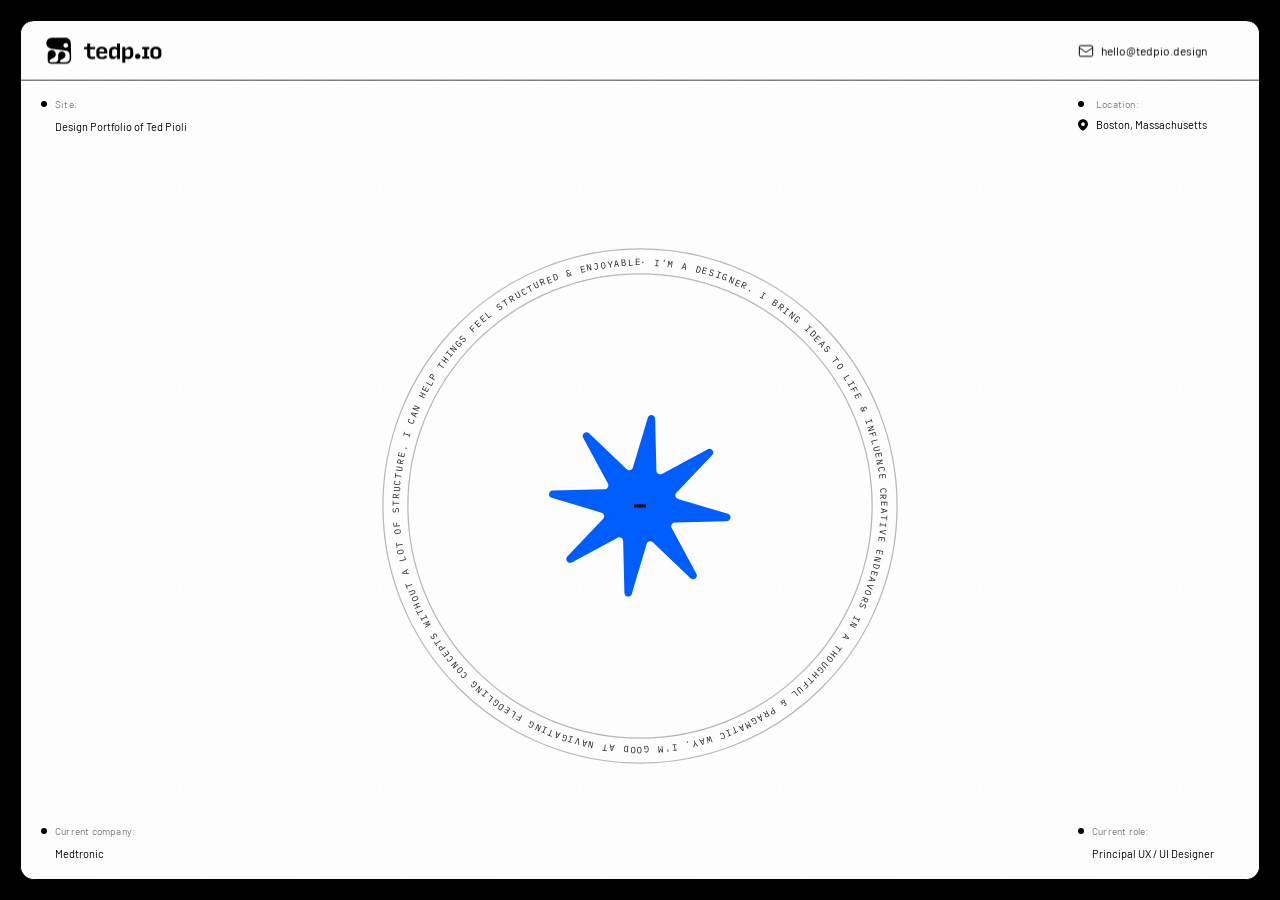
==== index.html @ 9d7dc27b "Refine landing transitions, sunburst expand UX, and home page load animations. Simplify the landing-" ====
<!DOCTYPE html>
<html lang="en" data-theme="light">
  <head>
    <meta charset="UTF-8" />
    <meta name="viewport" content="width=device-width, initial-scale=1.0, viewport-fit=cover" />
    <title>tedp.io</title>
    <link rel="preconnect" href="https://fonts.googleapis.com" />
    <link rel="preconnect" href="https://fonts.gstatic.com" crossorigin />
    <link
      href="https://fonts.googleapis.com/css2?family=Barlow:wght@300;400;500&family=Barlow+Condensed:wght@800&family=IBM+Plex+Mono:wght@300;400;500&display=swap"
      rel="stylesheet"
    />
    <link rel="stylesheet" href="styles.css?v=20250707landing-app-radius" />
    <script>
      (function () {
        var theme = 'light';
        try {
          var saved = localStorage.getItem('theme');
          if (saved === 'dark' || saved === 'light') theme = saved;
        } catch (e) {}
        document.documentElement.setAttribute('data-theme', theme);
      })();
    </script>
  </head>
  <body class="landing-page is-bottom-banner-hidden">
    <script>
      document.documentElement.classList.add('is-landing-intro-pending');
      document.body.classList.add('is-landing-intro-pending');
    </script>
    <div class="site-grain" aria-hidden="true"></div>
    <div class="cursor-dot" id="cursor-dot" aria-hidden="true">
      <span class="cursor-dot-label text-label">Copy</span>
    </div>

    <div class="page-wrapper">
      <div class="app">
        <button
          type="button"
          class="landing-starburst-close header-shade-close"
          id="landing-starburst-close"
          hidden
          aria-hidden="true"
          aria-label="Close sunburst"
        >
          <svg width="14" height="14" viewBox="0 0 14 14" fill="none" stroke="currentColor" stroke-width="1.5" aria-hidden="true">
            <path d="M2 2l10 10M12 2L2 12" stroke-linecap="round" />
          </svg>
        </button>

        <div class="header-shell" id="header-shell">
          <header class="header">
            <span class="landing-logo" aria-hidden="true">
              <span class="logo-stack" aria-hidden="true">
                <span class="logo-icon-wrap">
                  <span class="logo-icon-bg" aria-hidden="true"></span>
                  <img
                    class="logo-part logo-part--icon-mark"
                    src="assets/logo icon static.svg"
                    alt=""
                    width="44"
                    height="44"
                    decoding="async"
                  />
                </span>
                <img
                  class="logo-part logo-part--wordmark"
                  src="assets/logo text.svg"
                  alt=""
                  width="96"
                  height="25"
                  decoding="async"
                />
              </span>
            </span>
            <div class="header-right">
              <a
                href="#"
                class="email-link"
                id="email-link"
                data-email="hello@tedpio.design"
              >
                <span class="email-link-icon" aria-hidden="true">
                  <svg class="email-icon email-icon--mail" width="14" height="14" viewBox="0 0 24 24" fill="none" stroke="currentColor" stroke-width="1.5">
                    <rect x="2" y="4" width="20" height="16" rx="2"/>
                    <path d="M2 7l10 7 10-7"/>
                  </svg>
                  <svg class="email-icon email-icon--copy" width="14" height="14" viewBox="0 0 24 24" fill="none" stroke="currentColor" stroke-width="1.5">
                    <rect x="9" y="9" width="13" height="13" rx="2"/>
                    <path d="M5 15H4a2 2 0 01-2-2V4a2 2 0 012-2h9a2 2 0 012 2v1"/>
                  </svg>
                  <svg class="email-icon email-icon--check" width="14" height="14" viewBox="0 0 24 24" fill="none" stroke="currentColor" stroke-width="1.5">
                    <polyline points="20 6 9 17 4 12"/>
                  </svg>
                </span>
                <span class="email-link-text text-ui-sm" aria-live="polite">hello@tedpio.design</span>
              </a>
              <div class="avatar">
                <img src="assets/avatar.png" alt="Profile" width="39" height="39" decoding="async" />
              </div>
            </div>
          </header>
        </div>

        <main class="landing" aria-label="Enter portfolio">
          <div class="landing-meta landing-meta--top">
            <div class="landing-meta-column landing-meta-column--left">
              <div class="meta-item landing-meta-item landing-meta-item--left">
                <div class="meta-label-row">
                  <span class="meta-dot"></span>
                  <span class="text-label meta-label">Site</span>
                </div>
                <span class="text-caption meta-value">Design Portfolio of Ted Pioli</span>
              </div>
            </div>
            <div class="landing-meta-column landing-meta-column--right">
              <div class="meta-item landing-meta-item landing-meta-item--right landing-meta-item--location">
                <div class="meta-label-row">
                  <span class="meta-dot"></span>
                  <span class="text-label meta-label">Location</span>
                </div>
                <span class="landing-meta-location-icon" aria-hidden="true">
                  <svg width="10" height="12" viewBox="0 0 12 14" aria-hidden="true">
                    <path fill="currentColor" d="M6 0C2.69 0 0 2.69 0 6c0 4.2 6 8 6 8s6-3.8 6-8c0-3.31-2.69-6-6-6zm0 8.25a2.25 2.25 0 1 1 0-4.5 2.25 2.25 0 0 1 0 4.5z"/>
                  </svg>
                </span>
                <span class="text-caption meta-value landing-meta-value--location">Boston, Massachusetts</span>
              </div>
            </div>
          </div>

          <div class="landing-hero">
            <div class="landing-orbit" aria-hidden="true">
              <svg class="landing-orbit-svg" viewBox="0 0 500 500" xmlns="http://www.w3.org/2000/svg">
                <circle class="landing-orbit-ring landing-orbit-ring--outer" cx="250" cy="250" r="206" />
                <circle class="landing-orbit-ring landing-orbit-ring--inner" cx="250" cy="250" r="186" />
                <defs>
                  <path
                    id="landing-orbit-text-path"
                    d="M 250,250 m 0,-196 a 196,196 0 1,1 0,392 a 196,196 0 1,1 0,-392"
                  />
                </defs>
                <g class="landing-orbit-text-rotator">
                  <text class="landing-orbit-text" dominant-baseline="central">
                    <textPath href="#landing-orbit-text-path" startOffset="0%" dominant-baseline="central">
                      · I'M A DESIGNER. I BRING IDEAS TO LIFE &amp; INFLUENCE CREATIVE ENDEAVORS IN A THOUGHTFUL &amp; PRAGMATIC WAY. I'M GOOD AT NAVIGATING FLEDGLING CONCEPTS WITHOUT A LOT OF STRUCTURE. I CAN HELP THINGS FEEL STRUCTURED &amp; ENJOYABLE
                    </textPath>
                  </text>
                </g>
              </svg>
            </div>

            <a href="home.html" class="landing-starburst-link" id="landing-starburst-link" aria-label="Launch portfolio">
              <span class="landing-starburst-stage">
                <span class="landing-starburst-stack">
                  <span class="landing-starburst-fill" aria-hidden="true"></span>
                  <svg
                    class="landing-starburst"
                    viewBox="0 0 182 182"
                    width="182"
                    height="182"
                    aria-hidden="true"
                    focusable="false"
                  >
                    <path
                      class="landing-starburst-path"
                      fill="#005EFF"
                      d="M98.8075 2.67415C100.027 -1.40784 106.029 -0.60662 106.135 3.6522L107.427 55.6964C107.496 58.4888 110.489 60.2239 112.947 58.8966L158.754 34.1573C162.502 32.1329 166.18 36.9441 163.243 40.0303L127.356 77.7447C125.431 79.7682 126.32 83.1114 128.996 83.9107L178.88 98.8075C182.962 100.027 182.161 106.029 177.902 106.135L125.858 107.427C123.065 107.496 121.33 110.489 122.657 112.947L147.397 158.754C149.421 162.502 144.61 166.18 141.524 163.243L103.809 127.356C101.786 125.431 98.4425 126.32 97.6433 128.996L82.7465 178.88C81.5274 182.962 75.5246 182.161 75.4189 177.902L74.1269 125.858C74.0576 123.065 71.0647 121.33 68.607 122.657L22.8004 147.397C19.052 149.421 15.374 144.61 18.3106 141.524L54.1979 103.809C56.1234 101.786 55.234 98.4425 52.5576 97.6433L2.67415 82.7465C-1.40784 81.5274 -0.60662 75.5246 3.6522 75.4189L55.6964 74.1269C58.4888 74.0576 60.2239 71.0647 58.8966 68.607L34.1573 22.8004C32.1329 19.052 36.9441 15.374 40.0303 18.3106L77.7447 54.1979C79.7682 56.1234 83.1114 55.234 83.9107 52.5576L98.8075 2.67415Z"
                    />
                  </svg>
                </span>
                <span class="landing-center-ui">
                  <span class="landing-terminal-cursor landing-terminal-cursor--idle" aria-hidden="true"></span>
                  <span class="landing-launch-btn">
                    <span class="landing-launch-btn-label">Launch Portfolio</span><span class="landing-terminal-cursor landing-terminal-cursor--inline" aria-hidden="true"></span>
                  </span>
                </span>
              </span>
            </a>
          </div>

          <div class="landing-meta landing-meta--bottom">
            <div class="landing-meta-column landing-meta-column--left">
              <div class="meta-item landing-meta-item landing-meta-item--left">
                <div class="meta-label-row">
                  <span class="meta-dot"></span>
                  <span class="text-label meta-label">Current company</span>
                </div>
                <span class="text-caption meta-value">Medtronic</span>
              </div>
            </div>
            <div class="landing-meta-column landing-meta-column--right">
              <div class="meta-item landing-meta-item landing-meta-item--right">
                <div class="meta-label-row">
                  <span class="meta-dot"></span>
                  <span class="text-label meta-label">Current role</span>
                </div>
                <span class="text-caption meta-value">Principal UX / UI Designer</span>
              </div>
            </div>
          </div>

        </main>

        <div class="footer-shell" id="footer-shell">
          <footer class="footer">
            <div class="footer-left">
              <div class="footer-copyright-group">
                <button type="button" class="footer-copyright-btn" aria-label="Copyright">
                  <img src="assets/copyright.svg" alt="" class="footer-copyright-btn-icon" width="15" height="15" decoding="async" aria-hidden="true" />
                </button>
                <span class="text-caption text-display footer-year">2026</span>
              </div>
            </div>
            <div class="footer-right">
              <a href="#" class="text-caption footer-link footer-link--download">
                <span class="download-icon-stack" aria-hidden="true">
                  <svg class="download-icon" width="14" height="16" viewBox="0 0 14 16" fill="none" stroke="currentColor" stroke-width="1.35" stroke-linecap="round" stroke-linejoin="round">
                    <g class="download-icon__tray">
                      <path d="M1.5 12.5V15h11V12.5" />
                    </g>
                    <g class="download-icon__arrow">
                      <path d="M7 1.5v8" />
                      <path d="M4 6.5l3 3 3-3" />
                    </g>
                  </svg>
                </span>
                Resume PDF
              </a>
              <a href="#" class="text-caption footer-link footer-link--download">
                <span class="download-icon-stack" aria-hidden="true">
                  <svg class="download-icon" width="14" height="16" viewBox="0 0 14 16" fill="none" stroke="currentColor" stroke-width="1.35" stroke-linecap="round" stroke-linejoin="round">
                    <g class="download-icon__tray">
                      <path d="M1.5 12.5V15h11V12.5" />
                    </g>
                    <g class="download-icon__arrow">
                      <path d="M7 1.5v8" />
                      <path d="M4 6.5l3 3 3-3" />
                    </g>
                  </svg>
                </span>
                Capabilities Deck
              </a>
              <a href="https://www.linkedin.com/in/ted-pioli-7216509b" class="text-caption footer-link linkedin" target="_blank" rel="noopener" aria-label="LinkedIn">
                <svg width="14" height="14" viewBox="0 0 24 24" fill="currentColor">
                  <path d="M16 8a6 6 0 016 6v7h-4v-7a2 2 0 00-4 0v7h-4v-7a6 6 0 016-6zM2 9h4v12H2z"/>
                  <circle cx="4" cy="4" r="2"/>
                </svg>
              </a>
            </div>
          </footer>
        </div>

        <div class="landing-exit-curtain" id="landing-exit-curtain" hidden aria-hidden="true"></div>
      </div>
    </div>

    <div class="about-stage" id="about-stage" hidden aria-hidden="true"></div>
    <div class="copyright-stage" id="copyright-stage" hidden aria-hidden="true"></div>

    <script src="cursor.js?v=20250630batch-v1"></script>
    <script src="email-copy.js?v=20250630batch-v1"></script>
    <script src="pull-to-refresh.js?v=20250630batch-v1"></script>
    <script src="landing.js?v=20250707landing-intro"></script>
    <script src="about.js?v=20250630batch-v1"></script>
    <script src="copyright.js?v=20250630batch-v1"></script>
  </body>
</html>
---- styles.css ----
*, *::before, *::after {
  box-sizing: border-box;
  margin: 0;
  padding: 0;
}

:root {
  --bg-page: #000000;
  --bg-app: var(--bg-main);
  --bg-header: var(--bg-app);
  --bg-sidebar: var(--bg-main);
  --bg-projects-panel: var(--bg-sidebar);
  --bg-main: #e8e8e8;
  --bg-hover: rgba(0, 0, 0, 0.04);
  --border-width: 0.5px;
  --site-chrome-border-width: 1px;
  --border: rgba(0, 0, 0, 0.1);
  --border-subtle: rgba(0, 0, 0, 0.06);
  --text-primary: #000000;
  --logo-part-filter: brightness(0) saturate(100%) invert(94%) sepia(3%) saturate(13%) hue-rotate(314deg) brightness(104%) contrast(92%);
  --text-gray: #000000;
  --text-secondary: var(--text-gray);
  --text-muted: #000000;
  --meta-dot: #000000;
  --accent: #2563eb;
  --app-border: rgba(0, 0, 0, 0.06);
  --project-number-bg: rgba(0, 0, 0, 0.02);
  --project-number-border: rgba(0, 0, 0, 0.12);
  --project-number-radius: 6px;
  --app-shadow: 0 32px 100px rgba(0, 0, 0, 0.12);
  --font-sans: 'Barlow', system-ui, sans-serif;
  --font-mono: 'IBM Plex Mono', monospace;
  --font-project-title: 'IBM Plex Mono', monospace;
  --font-project-detail-title: 'Barlow Condensed', sans-serif;
  --font-project-subhead: 'Saira Extra Condensed', sans-serif;
  --font-family-sans: var(--font-sans);
  --font-family-display: var(--font-project-title);
  --text-size-overline: 10px;
  --text-size-caption-sm: 9px;
  --text-size-caption: 11px;
  --text-size-ui-sm: 12px;
  --text-size-ui: 13px;
  --text-size-heading: calc(12px * 1.35);
  --text-size-subtitle: calc(12px * 1.625);
  --text-size-project-subhead: clamp(20px, 1.35vw + 14px, 28px);
  --text-leading-subhead: 1.32;
  --text-size-prose: calc(13px * 2.25);
  --text-size-title: clamp(28px, 5vw, calc(19px * 4));
  --text-size-list: calc(12px * 1.35 - 3px);
  --text-size-list-meta: calc(10px * 1.2);
  --text-leading-tight: 1.1;
  --text-leading-snug: 1.15;
  --text-leading-prose: 1.35;
  --text-leading-normal: 1.4;
  --text-leading-relaxed: 1.6;
  --text-leading-loose: 1.65;
  --text-tracking-tight: -0.02em;
  --text-tracking-display: 0.03em;
  --text-tracking-label: 0.02em;
  --text-tracking-project-subhead: 0.06em;
  --text-tracking-caps: 0.12em;
  --text-weight-light: 300;
  --text-weight-regular: 400;
  --text-weight-medium: 500;
  --text-weight-bold: 700;
  --sidebar-min: 220px;
  --sidebar-width: 388px;
  --sidebar-width-default: 388px;
  --sidebar-desc-threshold: calc(var(--sidebar-width-default) * 1.3);
  --sidebar-filter-wrap-threshold: 388px;
  --sidebar-reopen-tab-width: 36px;
  --sidebar-collapsed-content-gap: 12px;
  --sidebar-desktop-duration: var(--duration-normal);
  --sidebar-panel-toggle-duration: 0.38s;
  --sidebar-panel-toggle-ease: cubic-bezier(0.34, 1.2, 0.64, 1);
  --main-inline-padding-expanded: 28px;
  --divider-color: rgba(0, 0, 0, 0.1);
  --divider-hover: rgba(0, 0, 0, 0.22);
  --brand-blue: #005eff;
  --brand-green: #00a04e;
  --cursor-size: 8px;
  --cursor-size-hover: 11px;
  --cursor-hidden: url("data:image/svg+xml,%3Csvg xmlns='http://www.w3.org/2000/svg' width='1' height='1'%3E%3C/svg%3E") 0 0, none;
  --cursor-col-resize: url("data:image/svg+xml,%3Csvg xmlns='http://www.w3.org/2000/svg' width='32' height='32' viewBox='0 0 32 32'%3E%3Crect x='15' y='8' width='2' height='16' fill='%23005eff'/%3E%3Cpath fill='%23005eff' d='M14 15v2h5v4l-6-5 6-5v4h-5z'/%3E%3Cpath fill='%23005eff' d='M18 15v2h-5v4l6-5-6-5v4h5z'/%3E%3C/svg%3E") 16 16, col-resize;
  --cursor-ns-resize: url("data:image/svg+xml,%3Csvg xmlns='http://www.w3.org/2000/svg' width='32' height='32' viewBox='0 0 32 32'%3E%3Crect x='8' y='15' width='16' height='2' fill='%23005eff'/%3E%3Cpath fill='%23005eff' d='M15 6h2v6h4l-5 5-5-5h4V6z'/%3E%3Cpath fill='%23005eff' d='M15 26h2v-6h4l-5-5-5 5h4v6z'/%3E%3C/svg%3E") 16 16, ns-resize;
  --cursor-footer-reveal-up: url("data:image/svg+xml,%3Csvg xmlns='http://www.w3.org/2000/svg' width='32' height='32' viewBox='0 0 32 32'%3E%3Cg transform='scale(1,-1) translate(0,-32)'%3E%3Crect x='8' y='15' width='16' height='2' fill='%23005eff'/%3E%3Cpath fill='%23005eff' d='M15 6h2v6h4l-5 5-5-5h4V6z'/%3E%3C/g%3E%3C/svg%3E") 16 16, pointer;
  --cursor-footer-reveal-down: url("data:image/svg+xml,%3Csvg xmlns='http://www.w3.org/2000/svg' width='32' height='32' viewBox='0 0 32 32'%3E%3Crect x='8' y='15' width='16' height='2' fill='%23005eff'/%3E%3Cpath fill='%23005eff' d='M15 6h2v6h4l-5 5-5-5h4V6z'/%3E%3C/svg%3E") 16 16, pointer;
  --project-item-hover-bg: var(--brand-blue);
  --project-item-focus-outline: color-mix(in srgb, var(--brand-blue) 50%, white);
  --project-item-pressed-bg: #004bcc;
  --project-item-highlight-gap: 3px;
  --red-close-btn-size: 28px;
  --red-close-btn-bg: #ff0000;
  --red-close-btn-hover-bg: color-mix(in srgb, #ffffff 16%, #ff0000);
  --red-close-btn-hover-border: color-mix(in srgb, #000000 10%, #ff0000);
  --red-close-btn-active-bg: #cc0000;
  --red-close-btn-outer-border: 0 0 0 0.5px #000000;
  --project-item-text-default: #000000;
  --project-item-text-muted: #000000;
  --project-item-text-category: #000000;
  --project-item-tag-border: #000000;
  --project-item-tag-shadow: none;
  --project-item-divider: #000000;
  --project-list-text-size: var(--text-size-list);
  --header-height: calc(52px * 1.125);
  --header-padding-inline: 20px;
  --footer-height: calc(44px * 1.125 + 8px);
  --window-padding: 20px;
  --window-radius: 14px;
  --app-inner-radius: calc(var(--window-radius) - var(--site-chrome-border-width));
  --metadata-group-radius: 14px;
  --window-border: #000000;
  --content-radius: 10px;
  --icon-size: 16px;
  --folder-icon-size: calc(var(--icon-size) * 1.5);
  --folder-icon-color: #000000;
  --ease-smooth: cubic-bezier(0.4, 0, 0.2, 1);
  --ease-soft: cubic-bezier(0.33, 1, 0.68, 1);
  --duration-fast: 0.22s;
  --duration-normal: 0.32s;
  --duration-theme: 0.5s;
  --landing-exit-duration: 0.52s;
  --ease-theme: cubic-bezier(0.4, 0, 0.2, 1);
  --footer-control-size: 26px;
  --theme-toggle-size: 32px;
  --theme-moon-icon-height: 17px;
  --theme-moon-icon-width: calc(22 / 24 * var(--theme-moon-icon-height));
  --theme-sun-icon-height: 20px;
  --theme-sun-icon-width: calc(29 / 28 * var(--theme-sun-icon-height));
  --footer-banner-max-height: 44px;
  --footer-reveal-height: 0px;
  --scrollbar-size: 3px;
  --scrollbar-inset-right: 2px;
  --scrollbar-thumb: var(--brand-blue);
  --scrollbar-thumb-radius: 999px;
  --scrollbar-thumb-length: 20px;
  --hero-placeholder-bg: rgba(0, 0, 0, 0.1);
  --project-list-fade-height: 48px;
  --project-list-fade-color: rgba(0, 0, 0, 0.1);
  --filter-pill-gap: calc(6px * 1.25);
  --filter-pill-padding-inline: calc(18px * 1.25);
  --sketchbook-gap: 8px;
  --logofolio-column-gap: 10px;
  --logofolio-row-gap: 14px;
  --logofolio-card-radius: 10px;
  --theme-card-gap: 10px;
  --theme-card-radius: 8px;
  --sticky-header-padding-block: 0;
  --sticky-header-chrome-pad-top: 6px;
  --sticky-header-chrome-pad-bottom: 8px;
  --sticky-header-chrome-pad-block: var(--sticky-header-chrome-pad-top);
  --sticky-header-main-pad-block: var(--sticky-header-chrome-pad-top);
  --sticky-header-row-gap: 5px;
  --sticky-header-align-height: 68px;
  --sticky-header-host-stuck-top: -20px;
  --sticky-project-number-size: 40px;
  --sticky-header-main-row-height: calc(
    var(--sticky-header-chrome-pad-top)
    + var(--sticky-project-number-size)
    + var(--sticky-header-chrome-pad-bottom)
  );
  --sticky-header-fixed-height: var(--sticky-header-main-row-height);
  --sticky-project-number-center-y: calc(
    var(--sticky-header-chrome-pad-top) + var(--sticky-project-number-size) / 2
  );
  --sidebar-reopen-tab-sticky-top: var(--sticky-header-chrome-pad-top);
  --tooltip-bg: #000000;
  --tooltip-color: #ffffff;
  --tooltip-border: rgba(255, 255, 255, 0.12);
  --tooltip-padding-x: 12px;
  --tooltip-padding-y: 7px;
  --tooltip-gap: 8px;
  --tooltip-radius-pill: 999px;
  --tooltip-radius-card: var(--content-radius);
  --tooltip-card-width: 260px;
  --tooltip-shadow: var(--app-shadow);
  --tooltip-z-index: 100002;
  --grain-z-index: 2147483646;
  --grain-opacity: 0.1;
  --grain-blend-mode: multiply;
  --grain-tile-size: 200px;
}

[data-theme='dark'] {
  --tooltip-bg: #000000;
  --tooltip-color: #ffffff;
  --tooltip-border: rgba(255, 255, 255, 0.12);
  --bg-app: #000000;
  --bg-header: #000000;
  --bg-sidebar: #000000;
  --bg-projects-panel: #000000;
  --bg-main: #000000;
  --bg-hover: rgba(255, 255, 255, 0.04);
  --border: rgba(255, 255, 255, 0.08);
  --border-subtle: rgba(255, 255, 255, 0.05);
  --text-primary: #f0f0f0;
  --logo-part-filter: brightness(0) saturate(100%) invert(94%) sepia(3%) saturate(13%) hue-rotate(314deg) brightness(104%) contrast(92%);
  --text-gray: #a8b0b8;
  --text-secondary: var(--text-gray);
  --text-muted: var(--text-gray);
  --meta-dot: rgba(255, 255, 255, 0.15);
  --app-border: rgba(255, 255, 255, 0.04);
  --project-number-bg: rgba(255, 255, 255, 0.02);
  --project-number-border: rgba(255, 255, 255, 0.12);
  --app-shadow: 0 32px 100px rgba(0, 0, 0, 0.4);
  --divider-color: rgba(255, 255, 255, 0.08);
  --divider-hover: rgba(255, 255, 255, 0.22);
  --brand-green: #00c05a;
  --project-item-text-default: #e4e8ec;
  --project-item-text-muted: #9ca5ae;
  --project-item-text-category: #727b85;
  --project-item-divider: rgba(255, 255, 255, 0.18);
  --window-border: var(--border);
  --site-chrome-border: #ffffff;
  --project-list-fade-color: rgba(0, 0, 0, 0.35);
  --grain-opacity: 0.14;
  --grain-blend-mode: soft-light;
  --project-item-tag-border: #ffffff;
  --project-item-tag-shadow: none;
  --filter-pill-idle-border: rgba(255, 255, 255, 0.28);
}

[data-theme='dark'],
html:not([data-theme]) {
  --hero-placeholder-bg: #111111;
}

[data-theme='light'] {
  --tooltip-bg: #000000;
  --tooltip-color: #ffffff;
  --tooltip-border: rgba(255, 255, 255, 0.12);
  --bg-page: #000000;
  --bg-main: #e8e8e8;
  --bg-app: var(--bg-main);
  --bg-header: var(--bg-app);
  --bg-sidebar: var(--bg-main);
  --bg-hover: rgba(0, 0, 0, 0.04);
  --border: rgba(0, 0, 0, 0.1);
  --border-subtle: rgba(0, 0, 0, 0.06);
  --text-primary: #000000;
  --text-gray: #000000;
  --text-secondary: var(--text-gray);
  --text-muted: #000000;
  --meta-dot: #000000;
  --accent: #2563eb;
  --app-border: rgba(0, 0, 0, 0.06);
  --project-number-bg: rgba(0, 0, 0, 0.02);
  --project-number-border: rgba(0, 0, 0, 0.12);
  --app-shadow: 0 32px 100px rgba(0, 0, 0, 0.12);
  --divider-color: rgba(0, 0, 0, 0.1);
  --divider-hover: rgba(0, 0, 0, 0.22);
  --brand-blue: #005eff;
  --brand-green: #00a04e;
  --cursor-size: 8px;
  --cursor-size-hover: 11px;
  --cursor-hidden: url("data:image/svg+xml,%3Csvg xmlns='http://www.w3.org/2000/svg' width='1' height='1'%3E%3C/svg%3E") 0 0, none;
  --cursor-col-resize: url("data:image/svg+xml,%3Csvg xmlns='http://www.w3.org/2000/svg' width='32' height='32' viewBox='0 0 32 32'%3E%3Crect x='15' y='8' width='2' height='16' fill='%23005eff'/%3E%3Cpath fill='%23005eff' d='M14 15v2h5v4l-6-5 6-5v4h-5z'/%3E%3Cpath fill='%23005eff' d='M18 15v2h-5v4l6-5-6-5v4h5z'/%3E%3C/svg%3E") 16 16, col-resize;
  --cursor-ns-resize: url("data:image/svg+xml,%3Csvg xmlns='http://www.w3.org/2000/svg' width='32' height='32' viewBox='0 0 32 32'%3E%3Crect x='8' y='15' width='16' height='2' fill='%23005eff'/%3E%3Cpath fill='%23005eff' d='M15 6h2v6h4l-5 5-5-5h4V6z'/%3E%3Cpath fill='%23005eff' d='M15 26h2v-6h4l-5-5-5 5h4v6z'/%3E%3C/svg%3E") 16 16, ns-resize;
  --cursor-footer-reveal-up: url("data:image/svg+xml,%3Csvg xmlns='http://www.w3.org/2000/svg' width='32' height='32' viewBox='0 0 32 32'%3E%3Cg transform='scale(1,-1) translate(0,-32)'%3E%3Crect x='8' y='15' width='16' height='2' fill='%23005eff'/%3E%3Cpath fill='%23005eff' d='M15 6h2v6h4l-5 5-5-5h4V6z'/%3E%3C/g%3E%3C/svg%3E") 16 16, pointer;
  --cursor-footer-reveal-down: url("data:image/svg+xml,%3Csvg xmlns='http://www.w3.org/2000/svg' width='32' height='32' viewBox='0 0 32 32'%3E%3Crect x='8' y='15' width='16' height='2' fill='%23005eff'/%3E%3Cpath fill='%23005eff' d='M15 6h2v6h4l-5 5-5-5h4V6z'/%3E%3C/svg%3E") 16 16, pointer;
  --project-item-hover-bg: var(--brand-blue);
  --project-item-focus-outline: color-mix(in srgb, var(--brand-blue) 50%, white);
  --project-item-pressed-bg: #004bcc;
  --project-item-text-default: #000000;
  --project-item-text-muted: #000000;
  --project-item-text-category: #000000;
  --project-item-tag-border: #000000;
  --project-item-tag-shadow: none;
  --project-item-divider: #000000;
  --project-list-text-size: var(--text-size-list);
  --project-list-fade-color: rgba(0, 0, 0, 0.1);
  --hero-placeholder-bg: rgba(0, 0, 0, 0.1);
  --grain-opacity: 0.1;
  --grain-blend-mode: multiply;
}

html {
  height: -webkit-fill-available;
}

html, body {
  height: 100%;
}

body {
  font-family: var(--font-sans);
  background: var(--bg-page);
  color: var(--text-primary);
  min-height: 100%;
  min-height: -webkit-fill-available;
  min-height: 100svh;
  overflow: hidden;
  -webkit-font-smoothing: antialiased;
  -moz-osx-font-smoothing: grayscale;
}

@media (prefers-reduced-motion: no-preference) {
  html.is-theme-transitioning *,
  html.is-theme-transitioning *::before,
  html.is-theme-transitioning *::after {
    transition-property: background-color, color, border-color, box-shadow, fill, stroke, opacity, outline-color, filter;
    transition-duration: var(--duration-theme);
    transition-timing-function: var(--ease-theme);
  }

  html.is-theme-transitioning .theme-icon-stack,
  html.is-theme-transitioning .theme-icon-img,
  html.is-theme-transitioning .cursor-dot,
  html.is-theme-transitioning .cursor-dot-label {
    transition-property: none;
  }

  html.is-theme-transitioning .site-grain {
    transition-property: opacity;
    transition-duration: var(--duration-theme);
    transition-timing-function: var(--ease-theme);
  }

  ::view-transition-old(root),
  ::view-transition-new(root) {
    animation-duration: var(--duration-theme);
    animation-timing-function: var(--ease-theme);
  }
}

.site-grain {
  position: fixed;
  inset: 0;
  z-index: var(--grain-z-index);
  pointer-events: none;
  user-select: none;
  opacity: var(--grain-opacity);
  mix-blend-mode: var(--grain-blend-mode);
  background-image: url("data:image/svg+xml,%3Csvg xmlns='http://www.w3.org/2000/svg' width='256' height='256'%3E%3Cfilter id='g'%3E%3CfeTurbulence type='fractalNoise' baseFrequency='0.72' numOctaves='4' stitchTiles='stitch'/%3E%3CfeColorMatrix type='saturate' values='0'/%3E%3C/filter%3E%3Crect width='100%25' height='100%25' filter='url(%23g)'/%3E%3C/svg%3E");
  background-repeat: repeat;
  background-size: var(--grain-tile-size) var(--grain-tile-size);
  filter: contrast(1.35) brightness(1.05);
  transform: translateZ(0);
  backface-visibility: hidden;
}

/* ── Type System ── */

/* Display scale */
h1,
.text-title {
  font-family: var(--font-family-display);
  font-size: var(--detail-title-size, var(--text-size-title));
  font-weight: var(--text-weight-regular);
  line-height: var(--text-leading-snug);
  letter-spacing: var(--text-tracking-display);
  color: var(--text-primary);
}

.text-prose,
.project-text p {
  font-family: var(--font-family-display);
  font-size: var(--text-size-prose);
  font-weight: var(--text-weight-light);
  line-height: var(--text-leading-prose);
  color: var(--text-secondary);
}

h3,
.text-subtitle {
  font-size: var(--text-size-subtitle);
  font-weight: var(--text-weight-regular);
  line-height: var(--text-leading-relaxed);
  color: var(--text-gray);
}

h4,
.text-heading {
  font-size: var(--text-size-heading);
  font-weight: var(--text-weight-regular);
  line-height: 1.5;
  color: var(--text-secondary);
}

h5,
.text-ui {
  font-family: var(--font-family-sans);
  font-size: var(--text-size-ui-sm);
  font-weight: var(--text-weight-regular);
  line-height: var(--text-leading-normal);
  color: var(--text-primary);
}

h2.text-overline,
h6,
.text-overline {
  font-family: var(--font-family-sans);
  font-size: var(--text-size-overline);
  font-weight: var(--text-weight-regular);
  line-height: var(--text-leading-snug);
  letter-spacing: var(--text-tracking-caps);
  text-transform: uppercase;
  color: var(--text-muted);
}

/* Labels & captions */
.text-label {
  font-family: var(--font-family-sans);
  font-size: var(--text-size-overline);
  font-weight: var(--text-weight-regular);
  line-height: var(--text-leading-snug);
  letter-spacing: var(--text-tracking-label);
  color: var(--text-muted);
}

.text-caption {
  font-family: var(--font-family-sans);
  font-size: var(--text-size-caption);
  font-weight: var(--text-weight-regular);
  line-height: var(--text-leading-normal);
}

.text-caption-sm {
  font-size: var(--text-size-caption-sm);
}

/* Body & UI */
.text-body {
  font-family: var(--font-family-sans);
  font-size: var(--text-size-ui);
  font-weight: var(--text-weight-light);
  line-height: var(--text-leading-normal);
}

.text-ui-sm {
  font-family: var(--font-family-sans);
  font-size: var(--text-size-ui-sm);
  font-weight: var(--text-weight-regular);
  line-height: var(--text-leading-normal);
}

.text-summary {
  font-family: var(--font-family-sans);
  font-size: var(--text-size-ui-sm);
  font-weight: var(--text-weight-regular);
  line-height: var(--text-leading-loose);
}

/* Project detail body — unified descriptive tier (text-summary) */
.project-intro .summary-label,
.project-intro .meta-label,
.sticky-header .metadata-row--compact .meta-label {
  font-family: var(--font-family-sans);
  font-size: var(--text-size-ui-sm);
  font-weight: var(--text-weight-regular);
  line-height: var(--text-leading-loose);
  letter-spacing: normal;
  text-transform: none;
}

/* Labels keep muted gray; body copy uses primary white */
.project-intro .summary-label,
.project-intro .meta-label,
.sticky-header .metadata-row--compact .meta-label {
  color: var(--text-gray);
}

.project-intro .summary-body,
.project-intro .meta-value,
.sticky-header .metadata-row--compact .meta-value {
  font-family: var(--font-sans);
  font-size: calc(var(--text-size-ui-sm) * 1.25);
  font-weight: var(--text-weight-regular);
  line-height: var(--text-leading-loose);
  letter-spacing: normal;
  text-transform: none;
  color: #ffffff;
}

/* Project subhead — tall condensed display (project details only) */
.project-intro .project-desc {
  font-family: var(--font-project-subhead);
  font-size: var(--text-size-project-subhead);
  font-weight: 600;
  line-height: 0.96;
  letter-spacing: var(--text-tracking-project-subhead);
  text-transform: uppercase;
  color: #ffffff;
}

.project-intro .summary-body .summary-lead {
  color: inherit;
}

[data-theme='light'] .project-intro .project-desc {
  color: var(--text-primary);
}

[data-theme='light'] .project-intro .summary-body,
[data-theme='light'] .project-intro .meta-value,
[data-theme='light'] .sticky-header .metadata-row--compact .meta-value {
  color: var(--text-primary);
}

[data-theme='light'] .project-intro .summary-body .summary-lead {
  color: inherit;
}

/* Lists */
.text-list {
  font-size: var(--text-size-list);
  font-weight: var(--text-weight-light);
  line-height: 1;
}

.text-list-meta {
  font-size: var(--text-size-list-meta);
  font-weight: var(--text-weight-light);
  line-height: 1;
}

/* Modifiers */
.text-display {
  font-family: var(--font-family-display);
}

.text-input {
  font-family: var(--font-family-sans);
  font-size: var(--text-size-ui);
  font-weight: var(--text-weight-light);
  line-height: var(--text-leading-normal);
}

.text-strong {
  font-weight: var(--text-weight-bold);
}

@media (hover: hover) and (pointer: fine) {
  html,
  body {
    cursor: var(--cursor-hidden) !important;
  }

  html *,
  html *::before,
  html *::after {
    cursor: var(--cursor-hidden) !important;
  }

  input,
  textarea {
    cursor: var(--cursor-hidden) !important;
  }
}

.sidebar-resizer,
.sidebar-resizer::after {
  cursor: col-resize !important;
}

.footer-resizer,
.footer-resizer::after {
  display: none;
}

.cursor-dot {
  position: fixed;
  top: 0;
  left: 0;
  display: flex;
  align-items: center;
  justify-content: center;
  width: var(--cursor-size);
  height: var(--cursor-size);
  padding: 0;
  border-radius: 50%;
  background: var(--brand-blue);
  pointer-events: none;
  z-index: 99999;
  transform: translate3d(0, 0, 0) translate(-50%, -50%);
  will-change: transform;
  overflow: hidden;
  transition:
    width 0.15s ease,
    height 0.15s ease,
    padding 0.15s ease,
    border-radius 0.15s ease,
    background-color 0.12s ease,
    opacity 0.12s ease;
  opacity: 0;
}

.cursor-dot-label {
  font-family: var(--font-family-sans);
  font-size: var(--text-size-overline);
  font-weight: var(--text-weight-medium);
  line-height: 1;
  color: var(--brand-blue);
  text-transform: lowercase;
  letter-spacing: var(--text-tracking-label);
  opacity: 0;
  transition: opacity 0.12s ease 0.05s;
  pointer-events: none;
  user-select: none;
}

.cursor-dot.is-visible {
  opacity: 1;
}

@media not ((hover: hover) and (pointer: fine)) {
  .cursor-dot {
    display: none !important;
  }
}

.cursor-dot.is-hover {
  width: var(--cursor-size-hover);
  height: var(--cursor-size-hover);
  background: #ffffff;
}

.cursor-dot.is-landing-launch {
  width: var(--cursor-size-hover);
  height: var(--cursor-size-hover);
  background: #000000;
}

.cursor-dot.is-active {
  width: var(--cursor-size);
  height: var(--cursor-size);
  padding: 0;
  border-radius: 50%;
  background: #ffffff;
}

.cursor-dot.is-landing-launch.is-active {
  background: #000000;
}

.cursor-dot.is-copy-pill {
  width: 46px;
  height: 22px;
  padding: 0;
  border-radius: 999px;
  background: #000000;
}

.cursor-dot.is-copy-pill .cursor-dot-label {
  opacity: 1;
  color: #ffffff;
}

.cursor-dot.is-copy-pill.is-active {
  width: var(--cursor-size);
  height: var(--cursor-size);
  padding: 0;
  border-radius: 50%;
  background: #000000;
}

.cursor-dot.is-copy-pill.is-active .cursor-dot-label {
  opacity: 0;
  transition-delay: 0s;
}

body.about-page .cursor-dot.is-about-blue,
body.is-about-open .cursor-dot.is-about-blue,
body.profile-page .cursor-dot.is-about-blue,
body.is-profile-open .cursor-dot.is-about-blue {
  background: #ffffff;
}

body.about-page .cursor-dot.is-about-blue.is-hover,
body.is-about-open .cursor-dot.is-about-blue.is-hover,
body.profile-page .cursor-dot.is-about-blue.is-hover,
body.is-profile-open .cursor-dot.is-about-blue.is-hover,
body.about-page .cursor-dot.is-about-blue.is-active,
body.is-about-open .cursor-dot.is-about-blue.is-active,
body.profile-page .cursor-dot.is-about-blue.is-active,
body.is-profile-open .cursor-dot.is-about-blue.is-active {
  background: #ffffff;
}

body .cursor-dot.is-info-blue,
body .cursor-dot.is-info-blue.is-hover,
body .cursor-dot.is-info-blue.is-active {
  background: #ffffff;
}

body.about-page .cursor-dot.is-about-logo,
body.is-about-open .cursor-dot.is-about-logo,
body.profile-page .cursor-dot.is-about-logo,
body.is-profile-open .cursor-dot.is-about-logo {
  background: var(--brand-blue);
}

body.about-page .cursor-dot.is-about-logo.is-hover,
body.is-about-open .cursor-dot.is-about-logo.is-hover,
body.profile-page .cursor-dot.is-about-logo.is-hover,
body.is-profile-open .cursor-dot.is-about-logo.is-hover,
body.about-page .cursor-dot.is-about-logo.is-active,
body.is-about-open .cursor-dot.is-about-logo.is-active,
body.profile-page .cursor-dot.is-about-logo.is-active,
body.is-profile-open .cursor-dot.is-about-logo.is-active {
  background: var(--brand-blue);
}

.page-wrapper {
  min-height: 100vh;
  min-height: -webkit-fill-available;
  min-height: 100dvh;
  min-height: 100svh;
  height: 100vh;
  height: -webkit-fill-available;
  height: 100dvh;
  height: 100svh;
  max-height: 100svh;
  max-height: -webkit-fill-available;
  display: flex;
  flex-direction: column;
  padding: var(--window-padding);
  box-sizing: border-box;
}

body.is-bottom-banner-hidden .app:has(.bottom-banner-reveal-edge:hover),
body.is-bottom-banner-hidden .app:has(.bottom-banner-reveal-edge:focus-visible),
body.is-bottom-banner-hidden .app:has(.bottom-banner-reveal-edge:active) {
  border-bottom-color: var(--brand-blue);
}

.bottom-banner-reveal-edge {
  display: none;
  position: absolute;
  bottom: 0;
  left: 0;
  right: 0;
  height: 12px;
  margin: 0;
  padding: 0;
  border: none;
  border-bottom: 0.5px solid transparent;
  background: transparent;
  cursor: pointer;
  z-index: 12;
  transition:
    border-color var(--duration-fast) var(--ease-smooth),
    background-color var(--duration-fast) var(--ease-smooth);
}

body.is-bottom-banner-hidden .bottom-banner-reveal-edge {
  display: block;
}

body.is-bottom-banner-hidden .bottom-banner-reveal-edge:hover,
body.is-bottom-banner-hidden .bottom-banner-reveal-edge:focus-visible,
body.is-bottom-banner-hidden .bottom-banner-reveal-edge:active {
  border-bottom-color: var(--brand-blue);
  outline: none;
}

body.is-bottom-banner-hidden .bottom-banner-reveal-edge:active {
  background: color-mix(in srgb, var(--brand-blue) 10%, transparent);
}

.app {
  position: relative;
  width: 100%;
  flex: 1 1 auto;
  min-height: 0;
  background: var(--bg-app);
  display: flex;
  flex-direction: column;
  overflow: hidden;
  border: var(--site-chrome-border-width) solid var(--bg-sidebar);
  border-radius: var(--window-radius);
  box-shadow: var(--app-shadow);
  transition:
    border-top-color var(--duration-normal) var(--ease-soft),
    border-radius var(--duration-normal) var(--ease-soft);
}

.app-chrome {
  position: relative;
  z-index: 1;
  flex: 1 1 auto;
  min-height: 0;
  display: flex;
  flex-direction: column;
  overflow: hidden;
}

/* Overlay stages live inside .app; .app border is the single persistent frame */
.about-stage,
.profile-stage,
.copyright-stage {
  position: absolute;
  inset: 0;
  z-index: 120;
  pointer-events: none;
  visibility: hidden;
  background: transparent;
  overflow: hidden;
  border-radius: var(--app-inner-radius);
}

[data-theme='dark'] .app {
  border-color: var(--site-chrome-border);
}

[data-theme='dark'] .header {
  border-bottom-color: var(--site-chrome-border);
}

[data-theme='dark'] .footer {
  border-top: var(--site-chrome-border-width) solid var(--site-chrome-border);
}

[data-theme='dark'] .sidebar-resizer::after,
[data-theme='dark'] .sidebar-resizer:hover::after,
[data-theme='dark'] .sidebar-resizer.is-dragging::after {
  background: var(--site-chrome-border);
}

[data-theme='dark'] body.is-bottom-banner-hidden .app:has(.bottom-banner-reveal-edge:hover),
[data-theme='dark'] body.is-bottom-banner-hidden .app:has(.bottom-banner-reveal-edge:focus-visible),
[data-theme='dark'] body.is-bottom-banner-hidden .app:has(.bottom-banner-reveal-edge:active) {
  border-bottom-color: var(--brand-blue);
}

/* ── Header ── */
.header-shell {
  flex-shrink: 0;
  display: flex;
  flex-direction: column;
  position: relative;
  z-index: 3;
}

.header-shade-close {
  --header-shade-close-size: 32px;
  position: absolute;
  top: 10px;
  right: 10px;
  z-index: 1;
  width: var(--header-shade-close-size);
  height: var(--header-shade-close-size);
  display: flex;
  align-items: center;
  justify-content: center;
  border: none;
  border-radius: 50%;
  background: var(--brand-blue);
  color: #ffffff;
  opacity: 1;
  pointer-events: auto;
  transition:
    background var(--duration-fast) var(--ease-smooth),
    color var(--duration-fast) var(--ease-smooth),
    border-color var(--duration-fast) var(--ease-smooth);
}

.header-shade-close svg {
  display: block;
  width: 11px;
  height: 11px;
  flex-shrink: 0;
}

.header-shade-close:hover {
  background: #ff0000;
  color: #ffffff;
  outline: none;
}

.header-shade-close:active {
  background: var(--project-item-pressed-bg);
  color: #ffffff;
}

.header-shade-close:hover:active {
  background: #cc0000;
}

.header {
  height: var(--header-height);
  display: flex;
  align-items: center;
  justify-content: space-between;
  padding: 0 var(--header-padding-inline);
  background: var(--bg-sidebar);
  border-bottom: 0.5px solid var(--window-border);
  flex-shrink: 0;
  position: relative;
  z-index: 2;
}

.header-leading {
  display: contents;
}

.logo {
  display: inline-flex;
  align-items: center;
  text-decoration: none;
  line-height: 0;
  --logo-height: calc(22px * 1.35 * 1.2);
}

.logo-stack {
  display: flex;
  align-items: flex-start;
  gap: calc(var(--logo-height) * 9 / 44);
  height: var(--logo-height);
}

.logo-icon-wrap {
  position: relative;
  flex-shrink: 0;
  height: 100%;
  aspect-ratio: 1;
}

.logo-icon-bg {
  position: absolute;
  inset: 0;
  border-radius: calc(var(--logo-height) * 6 / 44);
  background: var(--brand-blue);
  opacity: 0;
  transition: opacity var(--duration-fast) var(--ease-smooth);
}

.logo:hover .logo-icon-bg,
.logo:focus-visible .logo-icon-bg {
  opacity: 1;
}

.logo-part {
  display: block;
  flex-shrink: 0;
}

.logo-part--icon-mark {
  position: relative;
  z-index: 1;
  height: 100%;
  width: auto;
}

.logo-part--wordmark {
  height: calc(var(--logo-height) * 25 / 44);
  width: auto;
  margin-top: calc(var(--logo-height) * 12 / 44);
}

[data-theme='dark'] .logo-part--icon-mark,
[data-theme='dark'] .logo-part--wordmark{
  filter: var(--logo-part-filter);
  transition: filter var(--duration-fast) var(--ease-smooth);
}

[data-theme='dark'] .logo:hover .logo-part--icon-mark,
[data-theme='dark'] .logo:focus-visible .logo-part--icon-mark{
  filter: brightness(0) invert(1);
}

[data-theme='light'] .logo-part--icon-mark,
[data-theme='light'] .logo-part--wordmark {
  filter: brightness(0);
  transition: filter var(--duration-fast) var(--ease-smooth);
}

[data-theme='light'] .logo:hover .logo-part--icon-mark,
[data-theme='light'] .logo:focus-visible .logo-part--icon-mark {
  filter: brightness(0) invert(1);
}

.header-right {
  display: flex;
  align-items: center;
  gap: 20px;
}

.email-link {
  display: flex;
  align-items: center;
  gap: 7px;
  color: var(--text-secondary);
  text-decoration: none;
  cursor: pointer;
  touch-action: manipulation;
  -webkit-tap-highlight-color: transparent;
  transition: color var(--duration-fast) var(--ease-smooth);
}

.email-link:hover:not(.is-copied) {
  color: var(--brand-blue);
}

.email-link.is-copied {
  color: var(--brand-green);
}

.email-link-icon {
  position: relative;
  flex-shrink: 0;
  width: var(--icon-size);
  height: var(--icon-size);
}

.email-icon {
  position: absolute;
  inset: 0;
  display: none;
  width: var(--icon-size);
  height: var(--icon-size);
  transition: opacity var(--duration-fast) var(--ease-smooth);
}

.email-icon--mail {
  display: block;
}

.email-link:hover:not(.is-copied) .email-icon--mail {
  display: none;
}

.email-link:hover:not(.is-copied) .email-icon--copy {
  display: block;
}

.email-link.is-copied .email-icon--mail,
.email-link.is-copied .email-icon--copy {
  display: none;
}

.email-link.is-copied .email-icon--check {
  display: block;
}

@media (hover: none), (pointer: coarse) {
  .email-link.is-copied,
  .email-link.is-copied:hover,
  .email-link.is-copied:focus-visible {
    color: var(--brand-green);
  }

  .email-link.is-copied .email-icon--mail,
  .email-link.is-copied .email-icon--copy {
    display: none;
  }

  .email-link.is-copied .email-icon--check {
    display: block;
  }
}

.email-link-text {
  min-width: 11.5em;
  white-space: nowrap;
}

.avatar {
  width: var(--theme-toggle-size);
  height: var(--theme-toggle-size);
  min-width: var(--theme-toggle-size);
  min-height: var(--theme-toggle-size);
  flex-shrink: 0;
  display: flex;
  align-items: center;
  justify-content: center;
  padding: 0;
  border-radius: 50%;
  overflow: hidden;
  border: 0.5px solid var(--project-item-tag-border);
  box-shadow: var(--project-item-tag-shadow);
  background: #ffffff;
  position: relative;
  line-height: 0;
  transition:
    border-color var(--duration-fast) var(--ease-smooth),
    box-shadow var(--duration-fast) var(--ease-smooth);
}

.avatar::after {
  content: "";
  position: absolute;
  inset: 0;
  border-radius: inherit;
  background: transparent;
  pointer-events: none;
  transition: background-color var(--duration-fast) var(--ease-smooth);
}

.avatar:hover {
  border-color: var(--brand-blue);
  box-shadow: none;
}

.avatar:hover::after {
  background-color: rgba(0, 94, 255, 0.2);
}

.avatar img {
  display: block;
  width: 100%;
  height: 100%;
  border-radius: 50%;
  object-fit: cover;
  object-position: 50% 58%;
}

button.profile-avatar-trigger {
  margin: 0;
  font: inherit;
  cursor: pointer;
}

/* ── Body ── */
.body {
  --sidebar-inset-top: 20px;
  --sidebar-header-chrome-height: calc(28px + 14px);
  --filters-chrome-height: calc(
    2px + calc(5px * 1.25 * 2) + calc(var(--text-size-list) * var(--text-leading-snug)) + 16px
  );
  --project-panel-scrollbar-top: calc(
    var(--sidebar-inset-top) + var(--sidebar-header-chrome-height) + var(--filters-chrome-height)
  );
  flex: 1 1 auto;
  min-height: 0;
  display: flex;
  overflow: hidden;
  position: relative;
}

/* ── Sidebar ── */
.sidebar {
  width: var(--sidebar-width);
  min-width: var(--sidebar-min);
  flex-shrink: 0;
  display: flex;
  flex-direction: column;
  padding: var(--sidebar-inset-top) 0 0;
  background: var(--bg-projects-panel);
  overflow: hidden;
  container-type: inline-size;
  container-name: sidebar;
  transition:
    width var(--duration-normal) var(--ease-soft),
    min-width var(--duration-normal) var(--ease-soft),
    opacity var(--duration-fast) var(--ease-smooth);
}

.sidebar-header {
  display: flex;
  align-items: center;
  justify-content: space-between;
  gap: 12px;
  min-height: 28px;
  padding: 0 20px;
  margin-bottom: 14px;
  flex-shrink: 0;
}

.sidebar-header .text-overline {
  margin-bottom: 0;
  min-width: 0;
}

.sidebar-collapse-btn {
  flex-shrink: 0;
  display: flex;
  align-items: center;
  justify-content: center;
  width: var(--red-close-btn-size);
  height: var(--red-close-btn-size);
  padding: 0;
  border: 0.5px solid var(--border);
  border-radius: 6px;
  background: transparent;
  color: var(--text-muted);
  transition:
    color var(--duration-fast) var(--ease-smooth),
    border-color var(--duration-fast) var(--ease-smooth),
    background-color var(--duration-fast) var(--ease-smooth);
}

.sidebar-collapse-btn:hover,
.sidebar-collapse-btn:focus-visible {
  color: var(--text-primary);
  border-color: var(--brand-blue);
  background: var(--bg-hover);
  outline: none;
}

.sidebar-collapse-btn:active {
  background: color-mix(in srgb, var(--brand-blue) 12%, transparent);
}

.sidebar-collapse-btn svg {
  flex-shrink: 0;
}

.sidebar-collapse-btn .sidebar-collapse-icon--mobile {
  display: none;
}

.sidebar-collapse-btn .sidebar-collapse-icon--desktop {
  display: block;
}

.sidebar-collapse-btn .sidebar-collapse-icon--close {
  display: none;
  width: 11px;
  height: 11px;
}

body.sidebar-panel-toggle-x .sidebar-collapse-btn,
.sketchbook-lightbox__close.header-shade-close,
.showreel-lightbox__close.header-shade-close,
.about-close.header-shade-close,
.profile-close.header-shade-close,
.copyright-close.header-shade-close,
.landing-starburst-close.header-shade-close,
body.sidebar-mobile-panel-expanded .sidebar-collapse-btn,
body.sidebar-mobile-panel-opening-active .sidebar-collapse-btn,
body.sidebar-mobile-panel-closing:not(.sidebar-mobile-panel-closing-active) .sidebar-collapse-btn,
body:not(.sidebar-collapsed):not(.sidebar-mobile-panel-opening):not(.sidebar-mobile-panel-closing) .sidebar-collapse-btn {
  border-radius: 50%;
  border: 0.5px solid var(--red-close-btn-bg);
  background: var(--red-close-btn-bg);
  color: #ffffff;
  box-shadow: var(--red-close-btn-outer-border);
}

body.sidebar-panel-toggle-x .sidebar-collapse-btn:hover,
body.sidebar-panel-toggle-x .sidebar-collapse-btn:focus-visible,
.sketchbook-lightbox__close.header-shade-close:hover,
.sketchbook-lightbox__close.header-shade-close:focus-visible,
.showreel-lightbox__close.header-shade-close:hover,
.showreel-lightbox__close.header-shade-close:focus-visible,
.about-close.header-shade-close:hover,
.about-close.header-shade-close:focus-visible,
.profile-close.header-shade-close:hover,
.profile-close.header-shade-close:focus-visible,
.landing-starburst-close.header-shade-close:hover,
.landing-starburst-close.header-shade-close:focus-visible,
body.sidebar-mobile-panel-expanded .sidebar-collapse-btn:hover,
body.sidebar-mobile-panel-expanded .sidebar-collapse-btn:focus-visible,
body.sidebar-mobile-panel-opening-active .sidebar-collapse-btn:hover,
body.sidebar-mobile-panel-opening-active .sidebar-collapse-btn:focus-visible,
body.sidebar-mobile-panel-closing:not(.sidebar-mobile-panel-closing-active) .sidebar-collapse-btn:hover,
body.sidebar-mobile-panel-closing:not(.sidebar-mobile-panel-closing-active) .sidebar-collapse-btn:focus-visible,
body:not(.sidebar-collapsed):not(.sidebar-mobile-panel-opening):not(.sidebar-mobile-panel-closing) .sidebar-collapse-btn:hover,
body:not(.sidebar-collapsed):not(.sidebar-mobile-panel-opening):not(.sidebar-mobile-panel-closing) .sidebar-collapse-btn:focus-visible {
  background: var(--red-close-btn-hover-bg);
  border-color: var(--red-close-btn-hover-border);
  color: #ffffff;
  box-shadow: var(--red-close-btn-outer-border);
  outline: none;
}

body.sidebar-panel-toggle-x .sidebar-collapse-btn:active,
.sketchbook-lightbox__close.header-shade-close:active,
.sketchbook-lightbox__close.header-shade-close:hover:active,
.showreel-lightbox__close.header-shade-close:active,
.showreel-lightbox__close.header-shade-close:hover:active,
.about-close.header-shade-close:active,
.about-close.header-shade-close:hover:active,
.profile-close.header-shade-close:active,
.profile-close.header-shade-close:hover:active,
.landing-starburst-close.header-shade-close:active,
.landing-starburst-close.header-shade-close:hover:active,
body.sidebar-mobile-panel-expanded .sidebar-collapse-btn:active,
body.sidebar-mobile-panel-opening-active .sidebar-collapse-btn:active,
body.sidebar-mobile-panel-closing:not(.sidebar-mobile-panel-closing-active) .sidebar-collapse-btn:active,
body:not(.sidebar-collapsed):not(.sidebar-mobile-panel-opening):not(.sidebar-mobile-panel-closing) .sidebar-collapse-btn:active {
  background: var(--red-close-btn-active-bg);
  border-color: var(--red-close-btn-active-bg);
  box-shadow: var(--red-close-btn-outer-border);
}

body.sidebar-panel-toggle-x .sidebar-collapse-btn .sidebar-collapse-icon--desktop,
body.sidebar-panel-toggle-x .sidebar-collapse-btn .sidebar-collapse-icon--mobile {
  display: none;
}

body.sidebar-panel-toggle-x .sidebar-collapse-btn .sidebar-collapse-icon--close {
  display: block;
}

.sidebar-reopen-tab {
  --sidebar-reopen-peek: 24px;
  position: absolute;
  left: 0;
  top: var(--sidebar-inset-top);
  z-index: 4;
  display: flex;
  align-items: center;
  justify-content: center;
  box-sizing: border-box;
  width: var(--sidebar-reopen-tab-width);
  height: var(--sidebar-reopen-tab-width);
  padding: 0;
  margin: 0;
  border: none;
  border-right: 0.5px solid var(--border);
  border-radius: 0 6px 6px 0;
  background: var(--bg-projects-panel);
  color: var(--text-muted);
  box-shadow: 4px 0 16px rgba(0, 0, 0, 0.18);
  transform: translate(calc(-100% + var(--sidebar-reopen-peek)), 0);
  opacity: 0;
  visibility: hidden;
  pointer-events: none;
  transition:
    transform var(--duration-normal) var(--ease-soft),
    opacity var(--duration-fast) var(--ease-smooth),
    visibility var(--duration-fast) var(--ease-smooth),
    color var(--duration-fast) var(--ease-smooth),
    background-color var(--duration-fast) var(--ease-smooth),
    border-color var(--duration-fast) var(--ease-smooth);
}

.sidebar-reopen-tab:not([hidden]) {
  display: flex;
}

.sidebar-reopen-tab:hover,
.sidebar-reopen-tab:focus-visible {
  color: var(--text-primary);
  background: var(--bg-hover);
  outline: none;
}

.sidebar-reopen-tab-icon {
  display: block;
  flex-shrink: 0;
}

.sidebar-panel-toggle-icon {
  display: block;
  flex-shrink: 0;
  overflow: visible;
}

.sidebar-panel-toggle-burst {
  transition: transform var(--sidebar-panel-toggle-duration) var(--sidebar-panel-toggle-ease);
}

.sidebar-panel-toggle-line {
  transform-box: fill-box;
  transform-origin: center;
  transition: transform var(--sidebar-panel-toggle-duration) var(--sidebar-panel-toggle-ease);
}

body.sidebar-panel-toggle-x .sidebar-panel-toggle-line--top {
  transform: translateY(2.5px) rotate(45deg);
}

body.sidebar-panel-toggle-x .sidebar-panel-toggle-line--bottom {
  transform: translateY(-2.5px) rotate(-45deg);
}

body.sidebar-desktop-closing .sidebar-panel-toggle-burst,
body.sidebar-desktop-opening:not(.sidebar-desktop-opening-active) .sidebar-panel-toggle-burst {
  transform: scale(0.86);
}

body.sidebar-panel-toggle-x .sidebar-panel-toggle-burst,
body.sidebar-desktop-opening.sidebar-desktop-opening-active .sidebar-panel-toggle-burst {
  transform: scale(1);
}

@media (prefers-reduced-motion: reduce) {
  .sidebar-panel-toggle-burst,
  .sidebar-panel-toggle-line {
    transition: none;
  }
}

body.sidebar-collapsed {
  --sidebar-width: 0px;
}

body.sidebar-collapsed .sidebar {
  min-width: 0;
  opacity: 0;
  pointer-events: none;
}

body.sidebar-collapsed .sidebar-resizer {
  width: 0;
  min-width: 0;
  margin-left: 0;
  margin-right: 0;
  opacity: 0;
  pointer-events: none;
}

body.sidebar-collapsed .body > .sidebar-reopen-tab {
  top: var(--sidebar-reopen-tab-sticky-top);
  height: var(--sticky-project-number-size);
  z-index: 6;
  opacity: 1;
  visibility: visible;
  pointer-events: auto;
  transform: translate(0, 0);
  background: var(--brand-blue);
  color: #ffffff;
  border-top: 0.5px solid var(--brand-blue);
  border-right: 0.5px solid var(--brand-blue);
  border-bottom: 0.5px solid var(--brand-blue);
  border-left: none;
}

body.sidebar-collapsed .body > .sidebar-reopen-tab:hover,
body.sidebar-collapsed .body > .sidebar-reopen-tab:focus-visible {
  background: var(--brand-blue);
  color: #ffffff;
  border-top-color: var(--brand-blue);
  border-right-color: var(--brand-blue);
  border-bottom-color: var(--brand-blue);
  outline: none;
}

body.sidebar-collapsed .main {
  flex: 1 1 100%;
  width: 100%;
  max-width: 100%;
  --main-inline-padding: calc(
    var(--sidebar-reopen-tab-width) + var(--sidebar-collapsed-content-gap)
  );
}

.sidebar-resizer {
  flex-shrink: 0;
  width: 7px;
  margin-left: -3px;
  margin-right: -3px;
  position: relative;
  z-index: 2;
  touch-action: none;
  cursor: col-resize !important;
  transition:
    width var(--duration-normal) var(--ease-soft),
    opacity var(--duration-fast) var(--ease-smooth),
    margin var(--duration-normal) var(--ease-soft);
}

.sidebar-resizer::after {
  content: '';
  position: absolute;
  top: 0;
  bottom: 0;
  left: 50%;
  transform: translateX(-50%);
  width: 0.5px;
  background: var(--project-item-divider);
  transition: background var(--duration-fast) var(--ease-smooth);
}

.sidebar-resizer:hover::after,
.sidebar-resizer.is-dragging::after {
  background: var(--divider-hover);
}

[data-theme='light'] .sidebar-resizer::after,
[data-theme='light'] .sidebar-resizer:hover::after,
[data-theme='light'] .sidebar-resizer.is-dragging::after {
  background: #000000;
}

body.is-resizing,
body.is-resizing *,
body.is-resizing *::before,
body.is-resizing *::after {
  user-select: none;
  cursor: col-resize !important;
}

.text-overline {
  margin-bottom: 14px;
}


.main > .text-overline {
  padding: 0;
  margin-top: 0;
}

.main[data-detail-view='text'] .project-intro .title-block,
.main[data-detail-view='text'] .project-intro .metadata-area--full {
  display: none;
}

.main[data-detail-view='text'] .project-intro {
  padding-bottom: calc(var(--detail-section-gap) + 12px);
}

.main[data-detail-view='text'] .project-text {
  width: 100%;
  max-width: none;
  margin-inline: 0;
  padding-top: calc(20px * 4);
  padding-bottom: 0;
}

.main[data-detail-view='text'] .project-next-cta {
  width: 100%;
  max-width: none;
  margin-inline: 0;
}

.main[data-detail-view='text'] .project-text p {
  font-size: calc(var(--text-size-heading) * 1.2);
  line-height: var(--text-leading-relaxed);
}

.filters {
  display: grid;
  grid-template-columns: repeat(4, minmax(0, 1fr));
  align-items: stretch;
  gap: var(--filter-pill-gap);
  padding: 2px 16px 16px;
  flex-shrink: 0;
  overflow: visible;
  position: relative;
  z-index: 1;
  background: var(--bg-projects-panel);
  border-bottom: none;
}

.filters::after {
  content: '';
  position: absolute;
  left: 6px;
  right: 6px;
  bottom: 0;
  height: 0.5px;
  background: var(--window-border);
}

[data-theme='light'] .filters::after {
  background: var(--project-item-divider);
}

[data-theme='dark'] .filters::after,
html:not([data-theme]) .filters::after {
  background: var(--project-item-divider);
}

.filter-pill {
  display: flex;
  align-items: center;
  justify-content: center;
  gap: calc(5px * 1.25);
  width: 100%;
  min-width: 0;
  padding-block: calc(5px * 1.25);
  padding-inline: var(--filter-pill-padding-inline);
  border-radius: calc(20px * 1.25);
  line-height: var(--text-leading-snug);
  font-weight: var(--text-weight-regular);
  color: var(--text-secondary);
  background: transparent;
  border: 0.5px solid var(--border);
  transition:
    background var(--duration-fast) var(--ease-smooth),
    color var(--duration-fast) var(--ease-smooth),
    border-color var(--duration-fast) var(--ease-smooth),
    box-shadow var(--duration-fast) var(--ease-smooth);
  white-space: nowrap;
}

.filter-pill:not(.active) {
  box-shadow: 0 0 0 0.5px #000000;
}

[data-theme='light'] .filter-pill:not(.active) {
  border-color: #000000;
  box-shadow: none;
}

[data-theme='dark'] .filter-pill:not(.active) {
  border-color: var(--filter-pill-idle-border);
  box-shadow: 0 0 0 0.5px rgba(255, 255, 255, 0.12);
}

/* 388px = --sidebar-filter-wrap-threshold; literal required — var() in @container size queries is unreliable */
@container sidebar (max-width: 388px) {
  .filters {
    grid-template-columns: repeat(2, minmax(0, 1fr));
  }

  .filter-pill {
    overflow: hidden;
    text-overflow: ellipsis;
  }

  .filter-pill.active {
    padding-inline: var(--filter-pill-padding-inline);
  }
}

@container sidebar (max-width: 320px) {
  .filter-pill {
    overflow: hidden;
    text-overflow: ellipsis;
  }
}

.project-list--labels-collapsed .project-item-category {
  display: none !important;
  width: 0;
  max-width: 0;
  overflow: hidden;
  opacity: 0;
  pointer-events: none;
}

.project-list--labels-collapsed .project-item-meta {
  min-width: 0;
  max-width: none;
  flex: 0 0 auto;
}

.project-list--labels-collapsed .project-item:focus:not(:hover) .project-item-category,
.project-list--labels-collapsed .project-item:focus-visible:not(:hover) .project-item-category,
.project-list--labels-collapsed .project-list.is-keyboard-navigating .project-item .project-item-category,
.project-list--labels-collapsed .project-item.active:focus:not(:hover) .project-item-category,
.project-list--labels-collapsed .project-item.active:focus-visible:not(:hover) .project-item-category,
.project-list--labels-collapsed .project-list.is-keyboard-navigating .project-item.active .project-item-category,
.project-list--labels-collapsed .project-item:hover .project-item-category,
.project-list--labels-collapsed .project-item.active .project-item-category {
  display: none !important;
}

.project-list--labels-collapsed .project-item-label {
  flex: 1 1 auto;
  min-width: 0;
}

.filter-pill:hover:not(.active) {
  color: var(--text-primary);
  background: color-mix(in srgb, var(--brand-blue) 10%, transparent);
  border-color: var(--brand-blue);
  box-shadow: none;
}

[data-theme='light'] .filter-pill:hover:not(.active) {
  background: color-mix(in srgb, var(--brand-blue) 10%, transparent);
  border-color: var(--brand-blue);
  box-shadow: none;
}

.filter-pill:not(.active):active {
  background: color-mix(in srgb, var(--brand-blue) 10%, transparent);
  border-color: var(--brand-blue);
  color: var(--text-primary);
  box-shadow: none;
}

.filter-pill.active:active {
  background: var(--project-item-pressed-bg);
  border-color: transparent;
  box-shadow: inset 0 0 0 0.5px #000000;
}

.filter-pill.active {
  background: var(--accent);
  border-color: transparent;
  color: #ffffff;
  padding-inline-start: calc(14px * 1.25);
  box-shadow: inset 0 0 0 0.5px #000000;
}

.filter-pill-icon {
  display: none;
  flex-shrink: 0;
  width: var(--icon-size);
  height: var(--icon-size);
  object-fit: contain;
}

.filter-pill.active .filter-pill-icon {
  display: block;
}

.sidebar-mobile-panel-content {
  display: flex;
  flex-direction: column;
  flex: 1;
  min-height: 0;
  overflow: hidden;
}

.project-list-viewport {
  position: relative;
  flex: 1;
  min-height: 0;
  display: flex;
  flex-direction: column;
}

.project-list-viewport::after {
  content: '';
  position: absolute;
  left: 0;
  right: 0;
  bottom: 0;
  height: var(--project-list-fade-height);
  pointer-events: none;
  z-index: 3;
  background: linear-gradient(to top, var(--project-list-fade-color), transparent);
}

@media (min-width: 901px) {
  body:not(.sidebar-collapsed) .sidebar {
    transform: translateX(0);
    transition:
      width var(--sidebar-desktop-duration) var(--ease-soft),
      min-width var(--sidebar-desktop-duration) var(--ease-soft),
      transform var(--sidebar-desktop-duration) var(--ease-soft);
  }

  body.sidebar-collapsed .sidebar {
    transform: none;
    transition:
      width var(--sidebar-desktop-duration) var(--ease-soft),
      min-width var(--sidebar-desktop-duration) var(--ease-soft);
  }

  body:not(.sidebar-collapsed) .sidebar-resizer {
    transition:
      width var(--sidebar-desktop-duration) var(--ease-soft),
      opacity var(--sidebar-desktop-duration) var(--ease-smooth),
      margin var(--sidebar-desktop-duration) var(--ease-soft);
  }

  body.sidebar-collapsed .sidebar-resizer {
    transition:
      width var(--sidebar-desktop-duration) var(--ease-soft),
      opacity var(--sidebar-desktop-duration) var(--ease-smooth),
      margin var(--sidebar-desktop-duration) var(--ease-smooth);
  }

  /* Desktop reopen: width + slide in from left (mirror close) */
  body.sidebar-desktop-opening:not(.sidebar-collapsed) .sidebar {
    width: 0;
    min-width: 0;
    opacity: 1;
    transform: translateX(-100%);
    pointer-events: none;
    transition: none;
  }

  body.sidebar-desktop-opening.sidebar-desktop-opening-active:not(.sidebar-collapsed) .sidebar {
    width: var(--sidebar-width);
    min-width: var(--sidebar-min);
    transform: translateX(0);
    pointer-events: auto;
    transition:
      width var(--sidebar-desktop-duration) var(--ease-soft),
      min-width var(--sidebar-desktop-duration) var(--ease-soft),
      transform var(--sidebar-desktop-duration) var(--ease-soft);
  }

  body.sidebar-desktop-closing:not(.sidebar-collapsed) .sidebar-resizer {
    opacity: 0;
    pointer-events: none;
    transition: opacity 0s;
  }

  body.sidebar-desktop-opening:not(.sidebar-collapsed) .sidebar-resizer {
    opacity: 1;
    pointer-events: none;
    width: 0;
    min-width: 0;
    margin-left: 0;
    margin-right: 0;
  }

  body.sidebar-desktop-opening.sidebar-desktop-opening-active:not(.sidebar-collapsed) .sidebar-resizer {
    width: 7px;
    min-width: auto;
    margin-left: -3px;
    margin-right: -3px;
    transition:
      width var(--sidebar-desktop-duration) var(--ease-soft),
      margin var(--sidebar-desktop-duration) var(--ease-soft),
      opacity 0s;
  }

  body.sidebar-desktop-opening:not(.sidebar-collapsed) .main {
    --main-inline-padding: calc(
      var(--sidebar-reopen-tab-width) + var(--sidebar-collapsed-content-gap)
    );
    transition: --main-inline-padding var(--sidebar-desktop-duration) var(--ease-soft);
  }

  body.sidebar-desktop-opening.sidebar-desktop-opening-active:not(.sidebar-collapsed) .main {
    --main-inline-padding: var(--main-inline-padding-expanded);
  }

  /* Keep filter pills on one row while sidebar width animates (avoids 2×2 container flash) */
  body.sidebar-desktop-opening:not(.sidebar-collapsed) .filters {
    display: flex;
    flex-wrap: nowrap;
    overflow: hidden;
  }

  body.sidebar-desktop-opening:not(.sidebar-collapsed) .filter-pill {
    flex: 1 1 0;
    min-width: 0;
    overflow: hidden;
    text-overflow: ellipsis;
  }

  /* Desktop collapse: slide out while width shrinks so main expands in sync */
  body.sidebar-desktop-closing:not(.sidebar-collapsed) .sidebar {
    width: 0;
    min-width: 0;
    transform: translateX(-100%);
    pointer-events: none;
    transition:
      width var(--sidebar-desktop-duration) var(--ease-soft),
      min-width var(--sidebar-desktop-duration) var(--ease-soft),
      transform var(--sidebar-desktop-duration) var(--ease-soft);
  }

  body.sidebar-desktop-closing:not(.sidebar-collapsed) .sidebar-resizer {
    width: 0;
    min-width: 0;
    margin-left: 0;
    margin-right: 0;
    transition:
      width var(--sidebar-desktop-duration) var(--ease-soft),
      margin var(--sidebar-desktop-duration) var(--ease-soft);
  }

  body.sidebar-desktop-closing:not(.sidebar-collapsed) .main {
    --main-inline-padding: calc(
      var(--sidebar-reopen-tab-width) + var(--sidebar-collapsed-content-gap)
    );
    transition: --main-inline-padding var(--sidebar-desktop-duration) var(--ease-soft);
  }

  body.sidebar-collapsed .sticky-header {
    padding-inline: var(--main-inline-padding);
  }

  .project-list-viewport::after {
    display: none;
  }

  .body::after {
    content: '';
    position: absolute;
    left: 0;
    right: 0;
    bottom: 0;
    height: var(--project-list-fade-height);
    pointer-events: none;
    z-index: 3;
    background: linear-gradient(to top, var(--project-list-fade-color), transparent);
  }
}

.project-list {
  flex: 1;
  min-height: 0;
  overflow-y: scroll;
  scrollbar-gutter: stable;
  padding-top: 12px;
}

.project-item {
  position: relative;
  display: flex;
  align-items: center;
  gap: 10px;
  min-height: 48px;
  margin: 3px 6px;
  padding-inline: 12px;
  padding-block: calc(11px - var(--project-item-highlight-gap) / 2)
    calc(10px + var(--project-item-highlight-gap) / 2);
  background: transparent;
  transition: color var(--duration-fast) var(--ease-smooth);
  text-decoration: none;
  color: inherit;
  isolation: isolate;
  overflow: visible;
}

.project-item:not(:last-child) {
  border-bottom: 0.5px solid var(--project-item-divider);
}

.project-item:focus {
  outline: none;
}

.project-item:focus-visible {
  outline: 0.5px solid var(--project-item-focus-outline);
  outline-offset: 0;
  border-radius: 8px;
}

.project-item::before {
  content: '';
  position: absolute;
  inset: 0 0 var(--project-item-highlight-gap) 0;
  border-radius: 8px;
  background: transparent;
  transition: background-color var(--duration-fast) var(--ease-smooth);
  z-index: 0;
}

.project-item:hover:not(.active)::before,
.project-item.active::before {
  background: var(--project-item-hover-bg);
}

.project-item.active::before {
  box-shadow: inset 0 0 0 0.5px #000000;
}

.project-item:hover:active::before,
.project-item.active:active::before {
  background: var(--project-item-pressed-bg);
}

.project-item.active:active::before {
  box-shadow: inset 0 0 0 0.5px #000000;
}

.project-item.active:focus-visible {
  outline: none;
}

.project-item-label,
.project-item-meta {
  position: relative;
  z-index: 1;
}

.project-item-lock {
  flex-shrink: 0;
  order: 1;
  display: flex;
  align-items: center;
  justify-content: center;
  width: var(--icon-size);
  height: var(--icon-size);
  pointer-events: none;
}

.project-item:hover:not(.active) .project-item-lock,
.project-item:focus-within:not(.active) .project-item-lock {
  display: none;
}

.project-item-lock-icon {
  width: var(--icon-size);
  height: var(--icon-size);
  color: var(--project-item-text-muted);
  opacity: 0.85;
  transform: translateY(-2px);
  transition:
    color var(--duration-fast) var(--ease-smooth),
    opacity var(--duration-fast) var(--ease-smooth);
}

[data-theme='dark'] .project-item-lock-icon{
  color: var(--project-item-text-category);
  opacity: 0.82;
}

[data-theme='dark'] .project-number{
  color: color-mix(in srgb, var(--project-item-text-category) 82%, transparent);
}

.project-item:hover:not(.active) .project-item-lock-icon,
.project-item.active .project-item-lock-icon {
  color: #ffffff;
  opacity: 0.9;
  transform: none;
}

.project-item-label {
  display: flex;
  align-items: center;
  gap: 10px;
  flex: 1;
  min-width: 0;
  min-height: var(--folder-icon-size);
  padding-left: 0;
  overflow: visible;
  transition: padding-left var(--duration-normal) var(--ease-soft);
}

.project-item:hover:not(.active) .project-item-label,
.project-item.active .project-item-label {
  padding-left: 10px;
}

.project-item-icons {
  position: relative;
  display: flex;
  align-items: center;
  flex-shrink: 0;
  width: var(--folder-icon-size);
  height: var(--folder-icon-size);
}

.project-item-icon {
  position: absolute;
  inset: 0;
  display: block;
  width: 100%;
  height: 100%;
  object-fit: contain;
  object-position: left center;
  opacity: 0;
  transition: opacity var(--duration-fast) var(--ease-smooth);
}

.icon-outline {
  opacity: 1;
}

.icon-closed,
.icon-open {
  opacity: 0;
}

.project-item:hover:not(.active) .icon-outline {
  opacity: 0;
}

.project-item:hover:not(.active) .icon-closed {
  opacity: 1;
}

.project-item.active .icon-outline,
.project-item.active .icon-closed {
  opacity: 0;
}

.project-item.active .icon-open {
  opacity: 1;
}

[data-theme='light'] .project-item:not(:hover):not(.active) .project-item-icon.icon-outline,
[data-theme='light'] .project-item:not(:hover):not(.active) .project-item-icon.icon-closed {
  filter: brightness(0) saturate(100%);
}

.project-item--sketchbook:hover:not(.active) .icon-closed,
.project-item--sketchbook.active .icon-open {
  filter: brightness(0) invert(1);
}

.project-item--showreel {
  justify-content: space-between;
  gap: 12px;
}

.project-item--showreel::before {
  inset: 0 0 var(--project-item-highlight-gap) 0;
  border-radius: 8px;
}

.project-item--showreel .showreel-list-label {
  position: relative;
  z-index: 1;
  display: inline-flex;
  align-items: center;
  gap: 10px;
  flex: 1;
  min-width: 0;
  min-height: var(--folder-icon-size);
  padding-left: 0;
  transition: padding-left var(--duration-normal) var(--ease-soft);
}

.project-item--showreel:hover:not(.active) .showreel-list-label,
.project-item--showreel.active .showreel-list-label {
  padding-left: 10px;
}

.project-item--showreel .showreel-item-icon {
  position: static;
  flex-shrink: 0;
  width: 30px;
  height: 19px;
  object-fit: contain;
  opacity: 1;
}

[data-theme='light'] .project-item--showreel:not(:hover):not(.active) .showreel-item-icon {
  filter: brightness(0) saturate(100%);
}

[data-theme='dark'] .project-item--showreel:not(:hover):not(.active) .showreel-item-icon {
  filter: brightness(0) saturate(100%) invert(58%) sepia(12%) saturate(748%) hue-rotate(169deg) brightness(92%) contrast(88%);
}

.project-item--showreel:hover:not(.active) .showreel-item-icon,
.project-item--showreel.active .showreel-item-icon {
  filter: brightness(0) invert(1);
}

.project-item--showreel .showreel-list-preview {
  position: relative;
  z-index: 1;
  display: flex;
  align-items: center;
  justify-content: center;
  flex-shrink: 0;
  width: 120px;
  height: 72px;
  border-radius: 10px;
  border: 0.5px solid var(--project-item-divider);
  background: transparent;
  pointer-events: none;
}

.project-item--showreel:hover:not(.active) .showreel-list-preview,
.project-item--showreel.active .showreel-list-preview {
  border-color: color-mix(in srgb, #ffffff 40%, transparent);
}

.project-item--showreel .showreel-list-preview__play-icon {
  width: 18px;
  height: 18px;
  color: var(--text-primary);
  flex-shrink: 0;
}

.project-item--showreel:hover:not(.active) .showreel-list-preview__play-icon,
.project-item--showreel.active .showreel-list-preview__play-icon {
  color: #ffffff;
}

.showreel-item-icon {
  width: 30px;
  height: 19px;
}

.project-item-text {
  display: flex;
  align-items: center;
  flex: 1;
  min-width: 0;
  gap: 0.45em;
  overflow-x: hidden;
  overflow-y: visible;
}

.project-item-name,
.project-item-category {
  font-family: var(--font-sans);
  line-height: var(--text-leading-normal);
}

.project-item-name {
  flex: 1 1 auto;
  flex-shrink: 1;
  min-width: 0;
  overflow: hidden;
  text-overflow: ellipsis;
  font-weight: var(--text-weight-regular);
  color: var(--project-item-text-default);
  white-space: nowrap;
  transition: color var(--duration-fast) var(--ease-smooth);
}

.project-item-desc {
  flex: 1 1 0;
  min-width: 0;
  max-width: 0;
  overflow: hidden;
  white-space: nowrap;
  color: var(--project-item-text-muted);
  opacity: 0;
  transition:
    color var(--duration-fast) var(--ease-smooth),
    opacity var(--duration-fast) var(--ease-smooth);
  -webkit-mask-image: linear-gradient(to right, #000 calc(100% - 1.25rem), transparent);
  mask-image: linear-gradient(to right, #000 calc(100% - 1.25rem), transparent);
}

@container sidebar (min-width: var(--sidebar-desc-threshold)) {
  .project-item-desc {
    max-width: none;
    opacity: 0.7;
  }
}

.project-item:hover:not(.active) .project-item-name,
.project-item.active .project-item-name {
  color: #ffffff;
}

.project-item:hover:not(.active) .project-item-desc,
.project-item.active .project-item-desc {
  color: rgba(255, 255, 255, 0.7);
  opacity: 0.7;
}

.project-item-category {
  order: 2;
  flex-shrink: 1;
  min-width: 0;
  max-width: 11em;
  padding: 0;
  background: transparent;
  color: var(--project-item-text-category);
  white-space: nowrap;
  overflow: hidden;
  text-overflow: ellipsis;
  transition:
    color var(--duration-fast) var(--ease-smooth),
    opacity var(--duration-fast) var(--ease-smooth);
}

.project-item-starburst {
  order: 2;
  flex-shrink: 0;
  width: calc(var(--icon-size) * 1.2);
  height: calc(var(--icon-size) * 1.2);
  object-fit: contain;
  filter: brightness(0) invert(1);
}

.project-item-meta {
  flex-shrink: 0;
  min-width: 0;
  max-width: 45%;
  min-height: var(--folder-icon-size);
  display: flex;
  align-items: center;
  justify-content: flex-end;
  gap: 8px;
  margin-left: auto;
  background: transparent;
}

.project-item-info {
  order: 3;
  position: absolute;
  right: 0;
  top: 50%;
  z-index: 2;
  transform: translateY(-50%);
  display: flex;
  align-items: center;
  justify-content: center;
  min-width: calc(var(--icon-size) * 1.5);
  min-height: calc(var(--icon-size) * 1.5);
  opacity: 0;
  pointer-events: none;
  transition: opacity var(--duration-fast) var(--ease-smooth);
}

.project-item-info-icon {
  width: calc(var(--icon-size) * 1.15);
  height: calc(var(--icon-size) * 1.15);
  color: var(--project-item-text-muted);
}

.project-item:hover .project-item-category {
  opacity: 0;
  pointer-events: none;
}

.project-item:hover:not(.active) .project-item-info {
  opacity: 1;
  pointer-events: auto;
}

.project-item:focus:not(:hover) .project-item-category,
.project-item:focus-visible:not(:hover) .project-item-category,
.project-list.is-keyboard-navigating .project-item .project-item-category {
  pointer-events: auto;
}

.project-item.active:focus:not(:hover) .project-item-category,
.project-item.active:focus-visible:not(:hover) .project-item-category,
.project-list.is-keyboard-navigating .project-item.active .project-item-category {
  color: #ffffff;
}

.project-item:focus:not(:hover) .project-item-info,
.project-item:focus-visible:not(:hover) .project-item-info,
.project-list.is-keyboard-navigating .project-item .project-item-info {
  opacity: 0;
  pointer-events: none;
}

.project-item:hover:not(.active) .project-item-info-icon {
  color: #ffffff;
}

.project-item-info:hover .project-item-info-icon {
  color: #000000;
}

.project-item.active:not(:hover) .project-item-category {
  color: #ffffff;
}

.project-list.is-keyboard-navigating .project-item:hover:not(.active)::before,
.project-list.is-keyboard-navigating .project-item:hover:not(.active):active::before {
  background: transparent;
}

.project-list.is-keyboard-navigating .project-item:hover:not(.active) .project-item-lock {
  display: flex;
}

.project-list.is-keyboard-navigating .project-item:hover:not(.active) .project-item-lock-icon {
  color: var(--project-item-text-muted);
  opacity: 0.85;
}

[data-theme='dark'] .project-list.is-keyboard-navigating .project-item:hover:not(.active) .project-item-lock-icon{
  color: var(--project-item-text-category);
  opacity: 0.82;
}

.project-list.is-keyboard-navigating .project-item:hover:not(.active) .project-item-label {
  padding-left: 0;
}

.project-list.is-keyboard-navigating .project-item:hover:not(.active) .icon-outline {
  opacity: 1;
}

.project-list.is-keyboard-navigating .project-item:hover:not(.active) .icon-closed {
  opacity: 0;
}

.project-list.is-keyboard-navigating .project-item--sketchbook:hover:not(.active) .icon-closed {
  filter: none;
}

.project-list.is-keyboard-navigating .project-item:hover:not(.active) .project-item-name,
.project-list.is-keyboard-navigating .project-item:hover:not(.active) .project-item-category {
  color: var(--project-item-text-default);
}

.project-list.is-keyboard-navigating .project-item:hover:not(.active) .project-item-desc {
  color: var(--project-item-text-muted);
  opacity: 0;
}

@container sidebar (min-width: var(--sidebar-desc-threshold)) {
  .project-list.is-keyboard-navigating .project-item:hover:not(.active) .project-item-desc {
    opacity: 0.7;
  }
}

/* ── Tooltips ── */
.tooltip {
  position: fixed;
  font-family: var(--font-family-sans);
  z-index: var(--tooltip-z-index);
  opacity: 0;
  visibility: hidden;
  pointer-events: none;
  background: #000000;
  color: #ffffff;
  transition:
    opacity var(--duration-fast) var(--ease-smooth),
    visibility var(--duration-fast) var(--ease-smooth);
}

.tooltip.is-visible,
body:has(.theme-toggle-wrap:hover) .tooltip--theme,
body:has(.theme-toggle:focus-visible) .tooltip--theme {
  opacity: 1;
  visibility: visible;
}

.tooltip--pill {
  padding: var(--tooltip-padding-y) var(--tooltip-padding-x);
  border-radius: var(--tooltip-radius-pill);
  background: #000000;
  color: #ffffff;
  font-size: var(--text-size-caption);
  font-weight: var(--text-weight-regular);
  line-height: var(--text-leading-normal);
  white-space: nowrap;
}

.project-nav-hint {
  margin: 0;
  max-width: min(280px, calc(100vw - 24px));
  border: 0.5px solid var(--tooltip-border);
  letter-spacing: 0.01em;
  box-shadow: var(--tooltip-shadow);
}

.project-nav-hint__keys {
  display: inline-block;
  font-family: var(--font-family-sans);
  font-weight: var(--text-weight-medium);
  letter-spacing: 0.08em;
}

body.is-about-open .project-nav-hint {
  display: none;
}


.tooltip--theme {
  position-anchor: --theme-toggle;
  left: anchor(center);
  bottom: anchor(top);
  transform: translate(-50%, calc(-100% - var(--tooltip-gap)));
}

.tooltip--card {
  width: var(--tooltip-card-width);
  max-height: calc(100vh - 24px);
  background: #000000;
  color: #ffffff;
  border: 0.5px solid var(--tooltip-border);
  border-radius: var(--tooltip-radius-card);
  box-shadow: var(--tooltip-shadow);
  overflow: hidden;
  display: flex;
  flex-direction: column;
  transform: translateY(-50%);
}

.tooltip--card.is-visible {
  pointer-events: auto;
}

.tooltip--card .text-summary,
.tooltip--card .summary-label,
.tooltip--card .summary-body {
  color: color-mix(in srgb, #ffffff 78%, transparent);
}

.tooltip--card .summary-lead {
  color: #ffffff;
}

[data-theme='light'] .tooltip--card .summary-lead {
  color: #ffffff;
}

.tooltip--card .summary-period {
  color: #ffffff;
  font-size: 1.2em;
}

.tooltip,
.tooltip--pill,
.tooltip--card,
.project-nav-hint {
  background: #000000 !important;
  color: #ffffff !important;
}

.tooltip--card .text-summary,
.tooltip--card .summary-label,
.tooltip--card .summary-body,
.tooltip--card .summary-lead,
.tooltip--card .summary-period {
  color: #ffffff !important;
}

.project-info-tooltip-image {
  display: flex;
  aspect-ratio: 16 / 9;
  background: var(--hero-placeholder-bg);
  border-bottom: 0.5px solid var(--tooltip-border);
  overflow: hidden;
}

.project-info-tooltip-image .hero-placeholder {
  flex: 1;
  width: 100%;
  min-height: 100%;
}

.project-info-tooltip-image img {
  display: block;
  width: 100%;
  height: 100%;
  object-fit: cover;
}

.project-info-tooltip-image .hero-placeholder-icon {
  width: calc(var(--icon-size) * 3);
  height: calc(var(--icon-size) * 3);
}

.project-info-tooltip-copy {
  display: flex;
  flex-direction: column;
  gap: 4px;
  padding: 12px var(--tooltip-padding-x) 14px;
  overflow-y: auto;
  min-height: 0;
}

@property --main-inline-padding {
  syntax: '<length>';
  inherits: true;
  initial-value: 28px;
}

.main {
  --main-inline-padding: var(--main-inline-padding-expanded);
  --detail-line: #ffffff;
  --detail-border-width: var(--border-width);
  flex: 1 1 auto;
  min-height: 0;
  display: flex;
  flex-direction: column;
  position: relative;
  padding: 20px var(--main-inline-padding) 0;
  overflow-x: hidden;
  overflow-y: scroll;
  scrollbar-gutter: stable;
  min-width: 0;
}

[data-theme='light'] .main {
  background: var(--bg-main);
  --detail-line: #000000;
}

[data-theme='dark'] .main {
  background: var(--bg-main);
}

@media (-webkit-min-device-pixel-ratio: 2), (min-resolution: 2dppx) {
  .main {
    --detail-border-width: var(--border-width);
  }
}

/* ── Custom scrollbar (fixed blue pill) ── */
.custom-scrollbar-wrap {
  position: relative;
  min-height: 0;
  min-width: 0;
}

.project-list-viewport > .custom-scrollbar-wrap {
  flex: 1;
  min-height: 0;
  display: flex;
  flex-direction: column;
}

.body > .custom-scrollbar-wrap {
  flex: 1;
  min-height: 0;
  min-width: 0;
  display: flex;
  flex-direction: column;
}

.about-layer--black > .custom-scrollbar-wrap {
  flex: 1;
  min-height: 0;
  min-width: 0;
  display: flex;
  flex-direction: column;
}

.project-info-tooltip > .custom-scrollbar-wrap {
  flex: 1;
  min-height: 0;
  display: flex;
  flex-direction: column;
}

.custom-scrollbar-viewport {
  scrollbar-width: none;
  -ms-overflow-style: none;
}

.custom-scrollbar-viewport::-webkit-scrollbar {
  display: none;
}

.custom-scrollbar-rail {
  position: absolute;
  top: 0;
  right: var(--scrollbar-inset-right);
  bottom: 0;
  width: var(--scrollbar-size);
  background: transparent;
  border-radius: var(--scrollbar-thumb-radius);
  pointer-events: none;
  z-index: 4;
}

.custom-scrollbar-thumb {
  position: absolute;
  top: 0;
  left: 0;
  width: 100%;
  height: var(--scrollbar-thumb-length);
  background: var(--scrollbar-thumb);
  border-radius: var(--scrollbar-thumb-radius);
  pointer-events: auto;
  touch-action: none;
  will-change: transform;
}

.project-list.custom-scrollbar-viewport,
.main.custom-scrollbar-viewport,
.about-panel-right.custom-scrollbar-viewport {
  flex: 1;
  min-height: 0;
}

.project-info-tooltip-copy.custom-scrollbar-viewport {
  flex: 1;
  min-height: 0;
}

.project-list.custom-scrollbar-viewport {
  scrollbar-gutter: auto;
}

.main.custom-scrollbar-viewport {
  scrollbar-gutter: auto;
}

@media (min-width: 901px) {
  body:not(.sidebar-collapsed) .body > .custom-scrollbar-wrap > .custom-scrollbar-rail {
    top: var(--project-panel-scrollbar-top);
  }
}

.project-intro {
  font-family: var(--font-family-display);
}

.project-intro {
  --detail-title-size: clamp(36px, 8.75cqw, calc(19px * 4));
  --detail-number-size: calc(calc(19px * 4) * 0.98);
  --detail-grid-gap: 20px;
  --detail-stack-gap: 6px;
  --project-number-spacing-below: calc(var(--detail-stack-gap) * 9);
  --detail-section-gap: 20px;
  container-type: inline-size;
  container-name: project-intro;
  z-index: 1;
  display: grid;
  grid-template-columns: var(--detail-number-size) minmax(0, 1fr) auto;
  column-gap: var(--detail-grid-gap);
  row-gap: var(--detail-stack-gap);
  align-items: start;
  align-self: stretch;
  flex-shrink: 0;
  box-sizing: border-box;
  width: calc(100% + 2 * var(--main-inline-padding));
  min-width: 100%;
  max-width: none;
  margin-inline: calc(-1 * var(--main-inline-padding));
  padding-inline: var(--main-inline-padding);
  padding-top: var(--detail-section-gap);
  padding-bottom: var(--detail-section-gap);
  position: relative;
  border-bottom: none;
}

.project-intro::after {
  content: '';
  position: absolute;
  left: var(--main-inline-padding);
  right: var(--main-inline-padding);
  bottom: 0;
  height: var(--detail-border-width);
  max-height: 0.5px;
  background: var(--detail-line);
}

.sticky-header-host {
  position: sticky;
  top: var(--sticky-header-host-stuck-top);
  z-index: 3;
  height: 0;
  margin: 0;
  padding: 0;
  align-self: stretch;
  width: calc(100% + 2 * var(--main-inline-padding));
  margin-inline: calc(-1 * var(--main-inline-padding));
  pointer-events: none;
  overflow: visible;
}

.sticky-header-host--active {
  pointer-events: auto;
}

.sticky-header {
  --sticky-title-size: 18px;
  --sticky-project-number-size: 40px;
  --sticky-header-line: var(--detail-line);
  position: absolute;
  top: 0;
  left: 0;
  right: 0;
  box-sizing: border-box;
  container-type: inline-size;
  container-name: sticky-header;
  display: flex;
  flex-direction: column;
  align-items: stretch;
  justify-content: flex-start;
  gap: var(--sticky-header-row-gap);
  height: var(--sticky-header-align-height);
  min-height: var(--sticky-header-align-height);
  max-height: var(--sticky-header-align-height);
  padding-block: var(--sticky-header-padding-block);
  padding-inline: var(--main-inline-padding);
  background: var(--bg-header);
  border-bottom: var(--detail-border-width) solid var(--sticky-header-line);
  overflow: hidden;
  transform: translateY(-100%);
  opacity: 0;
  pointer-events: none;
  transition:
    transform var(--duration-normal) var(--ease-smooth),
    opacity var(--duration-normal) var(--ease-smooth);
}

.sticky-header__main {
  display: flex;
  flex: 0 0 auto;
  align-items: center;
  gap: 12px;
  min-width: 0;
  min-height: var(--sticky-header-main-row-height);
  padding-top: var(--sticky-header-chrome-pad-top);
  padding-bottom: var(--sticky-header-chrome-pad-bottom);
  box-sizing: border-box;
}

.sticky-header .project-number {
  flex-shrink: 0;
  margin: 0;
  --project-number-size: var(--sticky-project-number-size);
  box-shadow: inset 0 0 0 var(--detail-border-width) var(--sticky-header-line);
  font-family: var(--font-sans);
  font-weight: 800;
  font-variant-numeric: tabular-nums;
  letter-spacing: 0.1em;
  text-align: center;
  text-indent: 0.06em;
  color: #000000;
}

.sticky-header__info {
  flex: 1 1 auto;
  min-width: 0;
  min-height: 0;
  display: flex;
  align-items: center;
}

.sticky-header .project-title {
  --detail-title-size: var(--sticky-title-size);
  font-family: var(--font-project-detail-title);
  font-weight: 800;
  text-transform: uppercase;
  letter-spacing: 0.03em;
  flex: 0 1 auto;
  min-width: 0;
  display: block;
  -webkit-box-orient: unset;
  -webkit-line-clamp: unset;
  line-clamp: unset;
  white-space: nowrap;
  overflow: hidden;
  text-overflow: ellipsis;
  line-height: 1.2;
  padding: 0;
}

.sticky-header__actions {
  flex-shrink: 0;
  margin-left: auto;
  display: inline-flex;
  align-items: center;
  gap: 8px;
}

.sticky-header--instant {
  transition: none !important;
}

.sticky-header--visible {
  transform: translateY(0);
  opacity: 1;
  pointer-events: auto;
}

/* Desktop + tablet: fixed-height single-row sticky chrome */
@media (min-width: 561px) {
  .sticky-header {
    height: var(--sticky-header-fixed-height);
    min-height: var(--sticky-header-fixed-height);
    max-height: var(--sticky-header-fixed-height);
    justify-content: center;
    padding-block: 0;
    gap: 0;
  }

  .sticky-header__main {
    flex: 1 1 auto;
    align-self: stretch;
    width: 100%;
    min-height: 0;
    max-height: 100%;
    padding-top: var(--sticky-header-chrome-pad-top);
    padding-bottom: var(--sticky-header-chrome-pad-bottom);
  }

  .sticky-header .metadata-row--compact {
    display: none !important;
  }

  body:not(.sidebar-collapsed) .sticky-header {
    padding-inline: var(--main-inline-padding-expanded);
  }

  body.sidebar-collapsed .sticky-header {
    padding-inline: var(--main-inline-padding);
  }
}

.sticky-header .metadata-row--compact {
  display: flex;
  flex-wrap: nowrap;
  align-items: center;
  align-content: center;
  justify-content: flex-start;
  gap: 8px 16px;
  min-width: 0;
  width: 100%;
  max-width: 100%;
  padding: 0;
  margin: 0;
  border: none;
  max-height: none;
  opacity: 1;
  pointer-events: auto;
  overflow: hidden;
}

.sticky-header .metadata-row--compact .meta-item {
  min-width: 0;
  flex: 1 1 0;
  align-self: center;
  align-content: center;
}

.sticky-header .metadata-row--compact .meta-value {
  white-space: nowrap;
  overflow: hidden;
  text-overflow: ellipsis;
  overflow-wrap: normal;
}

@container sticky-header (max-width: 720px) {
  .sticky-header .metadata-row--compact {
    gap: 10px 16px;
  }
}

.detail-header,
.detail-title-row {
  display: contents;
}

.project-intro .project-number {
  font-family: var(--font-sans);
  font-weight: 800;
  color: #000000;
  letter-spacing: 0.1em;
  border-color: var(--detail-line);
  margin-bottom: var(--project-number-spacing-below);
}

[data-theme='dark'] .project-intro .project-number{
  color: #ffffff;
}

[data-theme='dark'] .sticky-header{
  --sticky-header-line: rgba(255, 255, 255, 0.42);
}

[data-theme='dark'] .sticky-header .project-number{
  color: #ffffff;
}

[data-theme='light'] .sticky-header {
  --sticky-header-line: #000000;
}

[data-theme='light'] .sticky-header .project-number {
  color: #000000;
}

[data-theme='light'] .project-intro .project-number {
  color: #000000;
}

.project-number {
  grid-column: 1;
  grid-row: 1;
  align-self: start;
  font-family: var(--font-family-display);
  --project-number-size: var(--detail-number-size);
  box-sizing: border-box;
  width: var(--project-number-size);
  height: var(--project-number-size);
  aspect-ratio: 1;
  display: flex;
  align-items: center;
  justify-content: center;
  overflow: visible;
  border: none;
  border-radius: var(--project-number-radius);
  box-shadow: inset 0 0 0 var(--detail-border-width, 0.5px) var(--detail-line);
  background-clip: padding-box;
  font-size: calc(var(--project-number-size) * 0.48);
  font-weight: var(--text-weight-regular);
  color: color-mix(in srgb, var(--project-item-text-muted) 85%, transparent);
  letter-spacing: var(--text-tracking-tight);
  background-color: var(--project-number-bg);
}

.title-block {
  grid-column: 1 / -1;
  grid-row: 2;
  display: flex;
  flex-direction: column;
  gap: var(--detail-stack-gap);
  min-width: 0;
  width: 100%;
  max-width: 100%;
  overflow: hidden;
}

.project-intro .title-block {
  grid-column: 1 / -1;
  grid-row: 2;
  gap: 6px;
  width: 100%;
  max-width: 100%;
  min-width: 0;
  overflow: hidden;
}

.project-intro .project-desc {
  display: flex;
  flex-direction: column;
  align-items: flex-start;
  gap: 0.1em;
  width: 100%;
  max-width: 100%;
  min-width: 0;
  margin-bottom: 36px;
  white-space: normal;
  overflow: hidden;
}

.project-desc-line {
  display: block;
  width: 100%;
  overflow: visible;
}

.project-desc-line__text {
  display: inline-block;
  white-space: nowrap;
}

@media (max-width: 560px) {
  .project-intro .project-desc.project-desc--wrap,
  .project-intro .project-desc[data-subhead-fit-mode='mobile'] {
    font-size: clamp(20px, 4.8vw, 38px);
    line-height: 1.08;
    width: 100%;
    max-width: 100%;
    overflow: hidden;
  }

  .project-intro .project-desc.project-desc--wrap .project-desc-line,
  .project-intro .project-desc[data-subhead-fit-mode='mobile'] .project-desc-line {
    width: 100%;
    max-width: 100%;
    min-width: 0;
    overflow: hidden;
  }

  .project-intro .project-desc.project-desc--wrap .project-desc-line__text,
  .project-intro .project-desc[data-subhead-fit-mode='mobile'] .project-desc-line__text {
    display: block;
    width: 100%;
    max-width: 100%;
    min-width: 0;
    white-space: normal;
    overflow-wrap: break-word;
    word-break: break-word;
  }
}

@media (min-width: 561px) {
  .project-intro .project-desc {
    transition: none;
  }
}

.project-intro .project-title {
  font-family: var(--font-project-detail-title);
  font-weight: 800;
  text-transform: uppercase;
  letter-spacing: 0.03em;
  display: block;
  width: max-content;
  max-width: none;
  white-space: nowrap;
  overflow: visible;
  -webkit-box-orient: unset;
  -webkit-line-clamp: unset;
  line-clamp: unset;
  word-break: normal;
  overflow-wrap: normal;
  line-height: 0.82;
  padding-top: 0.04em;
  padding-bottom: 0.04em;
  text-box-trim: trim-both;
  text-box-edge: cap alphabetic;
  transition: none;
}

.project-intro .project-title.project-title--interactive {
  cursor: default;
  user-select: none;
}

.project-intro .project-title-char {
  display: inline-block;
  transform-origin: 50% 100%;
  transition: transform 0.42s cubic-bezier(0.22, 1, 0.36, 1);
  will-change: transform;
}

@media (prefers-reduced-motion: reduce) {
  .project-intro .project-title-char {
    transition: none;
    will-change: auto;
  }
}

.project-intro .metadata-area--full {
  --project-summary-pad-block: 28px;
  --project-summary-label-gap: 4px;
  --project-summary-label-height: calc(var(--text-size-ui-sm) * var(--text-leading-loose));
  display: flex;
  flex-direction: row;
  flex-wrap: wrap;
  align-items: flex-start;
  gap: 28px 40px;
  width: 100%;
  max-width: none;
  padding-top: calc(var(--detail-section-gap) + 12px);
  padding-bottom: calc(var(--detail-section-gap) + 12px);
  overflow: visible;
  max-height: none;
  border-top: var(--detail-border-width) solid var(--detail-line);
}

.project-title {
  width: 100%;
  max-width: 100%;
  white-space: normal;
  overflow-wrap: anywhere;
  word-wrap: break-word;
  word-break: normal;
  hyphens: none;
  -webkit-hyphens: none;
  -ms-hyphens: none;
  overflow: hidden;
  display: -webkit-box;
  -webkit-box-orient: vertical;
  -webkit-line-clamp: 2;
  line-clamp: 2;
  padding-top: 0.1em;
  padding-bottom: 0.1em;
  transition:
    font-size var(--duration-normal) var(--ease-smooth),
    line-height var(--duration-normal) var(--ease-smooth);
}

.project-desc {
  width: 100%;
  max-width: 100%;
  overflow-wrap: anywhere;
  word-wrap: break-word;
  overflow: hidden;
  max-height: 12rem;
  opacity: 1;
  transition:
    opacity var(--duration-normal) var(--ease-smooth),
    max-height var(--duration-normal) var(--ease-smooth),
    margin var(--duration-normal) var(--ease-smooth),
    font-size var(--duration-normal) var(--ease-smooth),
    line-height var(--duration-normal) var(--ease-smooth);
}

.detail-actions {
  grid-column: 3;
  grid-row: 1;
  display: flex;
  flex-shrink: 0;
  align-items: flex-start;
  align-self: start;
  gap: 8px;
}

.project-intro .detail-actions .view-toggle {
  padding: var(--view-toggle-inset);
}

.project-intro .detail-actions .view-toggle-indicator {
  top: var(--view-toggle-inset);
  height: var(--view-toggle-btn-height);
}

.view-toggle {
  --view-toggle-radius: 5px;
  --view-toggle-btn-width: 32px;
  --view-toggle-btn-height: 28px;
  --view-toggle-gap: 4px;
  --view-toggle-inset: 3px;
  --view-toggle-icon-size: 14px;
  --view-toggle-ghost-bg: var(--bg-sidebar);
  position: relative;
  display: inline-flex;
  align-items: center;
  gap: var(--view-toggle-gap);
  padding: var(--view-toggle-inset);
  border: 0.5px solid var(--bg-header);
  border-radius: var(--view-toggle-radius);
  background: transparent;
}

.view-toggle-indicator {
  position: absolute;
  top: var(--view-toggle-inset);
  left: var(--view-toggle-inset);
  width: var(--view-toggle-btn-width);
  height: var(--view-toggle-btn-height);
  border-radius: calc(var(--view-toggle-radius) - 1px);
  background: var(--folder-icon-color);
  transition:
    transform var(--duration-fast) var(--ease-smooth),
    background var(--duration-fast) var(--ease-smooth);
  pointer-events: none;
  z-index: 0;
}

.view-toggle--logofolio {
  display: none;
  --view-toggle-btn-width: 108px;
  --view-toggle-btn-height: 28px;
}

.view-toggle--logofolio .view-toggle-btn--text {
  width: var(--view-toggle-btn-width);
  gap: 0;
  line-height: 1;
  font-size: var(--text-size-caption);
  font-weight: var(--text-weight-regular);
}

.view-toggle--logofolio .view-toggle-label {
  display: block;
  white-space: nowrap;
  transition: color var(--duration-fast) var(--ease-smooth);
}

[data-theme='dark'] .view-toggle--logofolio .view-toggle-btn:not([aria-pressed='true']) .view-toggle-label {
  color: var(--text-secondary);
}

[data-theme='dark'] .view-toggle--logofolio .view-toggle-btn[aria-pressed='true'] .view-toggle-label {
  color: #000000;
}

[data-theme='light'] .view-toggle--logofolio {
  border-color: #000000;
}

[data-theme='light'] .view-toggle--logofolio .view-toggle-btn:not([aria-pressed='true']) .view-toggle-label {
  color: var(--text-secondary);
}

[data-theme='light'] .view-toggle--logofolio .view-toggle-btn[aria-pressed='true'] .view-toggle-label {
  color: #ffffff;
}

.view-toggle-btn {
  position: relative;
  z-index: 1;
  width: var(--view-toggle-btn-width);
  height: var(--view-toggle-btn-height);
  display: flex;
  align-items: center;
  justify-content: center;
  border: none;
  border-radius: calc(var(--view-toggle-radius) - 1px);
  background: transparent;
  color: var(--text-secondary);
  cursor: pointer;
  line-height: 0;
  padding: 0;
  transition:
    color var(--duration-fast) var(--ease-smooth),
    background var(--duration-fast) var(--ease-smooth);
}

.view-toggle-btn:not([aria-pressed='true']):hover {
  background: var(--view-toggle-ghost-bg);
  border-radius: calc(var(--view-toggle-radius) - 1px);
}

.view-toggle-btn:focus-visible {
  outline: 2px solid var(--accent);
  outline-offset: 2px;
}

.view-toggle-icon {
  display: block;
  flex-shrink: 0;
  width: var(--view-toggle-icon-size);
  height: var(--view-toggle-icon-size);
  object-fit: contain;
  object-position: center;
  opacity: 0.55;
  transition:
    opacity var(--duration-fast) var(--ease-smooth),
    filter var(--duration-fast) var(--ease-smooth),
    transform var(--duration-fast) var(--ease-smooth);
}

.view-toggle-btn:hover .view-toggle-icon {
  opacity: 0.85;
}

.view-toggle-btn[aria-pressed='true'] .view-toggle-icon {
  opacity: 1;
  filter: none;
}

.project-info-btn {
  --project-info-btn-size: var(--detail-number-size);
  flex-shrink: 0;
  display: flex;
  align-items: center;
  justify-content: center;
  width: var(--project-info-btn-size);
  height: var(--project-info-btn-size);
  padding: 0;
  border: var(--detail-border-width) solid #000000;
  border-radius: 50%;
  background: transparent;
  color: var(--brand-blue);
  cursor: pointer;
  line-height: 0;
  transition:
    background var(--duration-fast) var(--ease-smooth),
    color var(--duration-fast) var(--ease-smooth),
    border-color var(--duration-fast) var(--ease-smooth);
}

.project-info-btn__icon {
  display: block;
  width: calc(var(--project-info-btn-size) * 0.28);
  height: calc(var(--project-info-btn-size) * 0.28);
}

.sticky-header .project-info-btn__icon {
  width: calc(var(--project-info-btn-size) * 0.48);
  height: calc(var(--project-info-btn-size) * 0.48);
}

.sticky-header .project-info-btn {
  --project-info-btn-size: var(--sticky-project-number-size);
  border: none;
  box-shadow: inset 0 0 0 var(--detail-border-width) var(--sticky-header-line);
  color: var(--brand-blue);
}

[data-theme='dark'] .project-info-btn {
  border-color: #ffffff;
  color: var(--brand-blue);
}

[data-theme='dark'] .sticky-header .project-info-btn {
  color: var(--brand-blue);
}

.project-info-btn:hover,
.project-info-btn:focus-visible {
  background: var(--brand-blue);
  border-color: var(--brand-blue);
  color: #ffffff;
  outline: none;
}

.sticky-header .project-info-btn:hover,
.sticky-header .project-info-btn:focus-visible {
  color: #ffffff;
  box-shadow: none;
}

.project-info-panel-host {
  position: fixed;
  top: var(--project-info-panel-host-top, 0);
  right: var(--project-info-panel-host-right, 0);
  bottom: var(--project-info-panel-host-bottom, 0);
  left: var(--project-info-panel-host-left, 0);
  z-index: 25;
  pointer-events: none;
  overflow: hidden;
}

.project-info-panel-host:not([hidden]) {
  pointer-events: auto;
}

.project-info-panel {
  --project-info-panel-width: min(560px, 50%);
  --project-info-panel-edge-inset: 4px;
  --project-info-panel-scrollbar-inset-right: 2px;
  --project-info-panel-duration: 0.56s;
  --project-info-panel-ease: cubic-bezier(0.22, 1, 0.36, 1);
  --scrollbar-thumb: #000000;
  position: absolute;
  top: var(--project-info-panel-edge-inset);
  right: var(--project-info-panel-edge-inset);
  bottom: var(--project-info-panel-edge-inset);
  left: auto;
  width: var(--project-info-panel-width);
  box-sizing: border-box;
  pointer-events: none;
  transform: translateX(100%);
  transition: transform var(--project-info-panel-duration) var(--project-info-panel-ease);
  will-change: transform;
}

.project-info-panel.is-visible {
  pointer-events: auto;
  transform: translateX(0);
}

.project-info-panel__card {
  --project-info-panel-padding: 20px;
  --project-info-panel-close-top: 12px;
  --project-info-panel-close-size: 32px;
  --project-info-panel-scrollbar-gap: 8px;
  --project-info-panel-content-top: calc(
    var(--project-info-panel-close-top)
    + var(--project-info-panel-close-size)
    + var(--project-info-panel-scrollbar-gap)
  );
  position: relative;
  display: flex;
  flex-direction: column;
  height: 100%;
  box-sizing: border-box;
  padding: var(--project-info-panel-padding);
  border-radius: var(--content-radius);
  background: var(--brand-blue);
  color: #000000;
  overflow: hidden;
  box-shadow: -8px 0 28px rgba(0, 0, 0, 0.22);
}

.project-info-panel__close.header-shade-close {
  top: 12px;
  right: 12px;
  border: 0.5px solid var(--red-close-btn-bg);
  background: var(--red-close-btn-bg);
  color: #ffffff;
  box-shadow: var(--red-close-btn-outer-border);
}

.project-info-panel__close.header-shade-close:hover,
.project-info-panel__close.header-shade-close:focus-visible {
  background: var(--red-close-btn-hover-bg);
  border-color: var(--red-close-btn-hover-border);
  color: #ffffff;
  box-shadow: var(--red-close-btn-outer-border);
  outline: none;
}

.project-info-panel__close.header-shade-close:active,
.project-info-panel__close.header-shade-close:hover:active {
  background: var(--red-close-btn-active-bg);
  color: #ffffff;
}

.project-info-panel__scroll {
  flex: 1;
  min-height: 0;
  display: flex;
  flex-direction: column;
}

.project-info-panel__scroll > .custom-scrollbar-wrap {
  flex: 1;
  min-height: 0;
  display: flex;
  flex-direction: column;
}

.project-info-panel__body.custom-scrollbar-viewport {
  flex: 1;
  min-height: 0;
}

.project-info-panel__body {
  overflow-y: auto;
  overscroll-behavior: contain;
  padding-top: var(--project-info-panel-content-top);
  word-wrap: break-word;
  overflow-wrap: anywhere;
}

.project-info-panel .custom-scrollbar-rail {
  top: var(--project-info-panel-content-top);
  right: calc(
    -1 * (var(--project-info-panel-padding) - var(--project-info-panel-scrollbar-inset-right))
  );
}

.project-info-panel__image {
  display: flex;
  aspect-ratio: 16 / 9;
  margin-bottom: 16px;
  border-radius: calc(var(--content-radius) - 4px);
  background: rgba(0, 0, 0, 0.08);
  overflow: hidden;
}

.project-info-panel__image img {
  display: block;
  width: 100%;
  height: 100%;
  object-fit: cover;
}

.project-info-panel__image .hero-placeholder {
  flex: 1;
  width: 100%;
  min-height: 100%;
}

.project-info-panel__copy {
  display: flex;
  flex-direction: column;
  gap: 4px;
  margin-bottom: 12px;
}

.project-info-panel__prose {
  display: flex;
  flex-direction: column;
  gap: 12px;
  margin-bottom: 16px;
}

.project-info-panel__prose p,
.project-info-panel__copy .text-summary,
.project-info-panel__copy .summary-label,
.project-info-panel__copy .summary-body,
.project-info-panel__copy .summary-lead {
  color: #000000;
}

.project-info-panel__meta-grid {
  display: grid;
  grid-template-columns: repeat(2, minmax(0, 1fr));
  gap: 16px;
  margin-top: 20px;
  padding-top: 16px;
  border-top: 0.5px solid rgba(0, 0, 0, 0.22);
}

.project-info-panel__meta-label,
.project-info-panel__meta-value {
  display: block;
  color: #000000;
}

.project-info-panel__meta-cell {
  display: flex;
  flex-direction: column;
  gap: 4px;
  min-width: 0;
}

@media (max-width: 900px) {
  .project-info-panel {
    --project-info-panel-width: min(560px, 88%);
  }

  .project-info-panel__card {
    border-radius: calc(var(--content-radius) - 2px);
  }
}

@media (max-width: 560px) {
  .project-info-panel {
    --project-info-panel-edge-inset: 2px;
    left: var(--project-info-panel-edge-inset);
    right: var(--project-info-panel-edge-inset);
    width: auto;
  }
}

/* ── Metadata ── */
.metadata-area--full {
  grid-column: 1 / -1;
  grid-row: 3;
  display: flex;
  flex-direction: column;
  align-items: stretch;
  gap: var(--detail-grid-gap);
  padding-top: var(--detail-section-gap);
  border-bottom: none;
  padding-bottom: var(--detail-section-gap);
  overflow: hidden;
  max-height: 20rem;
  opacity: 1;
  transition:
    opacity var(--duration-normal) var(--ease-smooth),
    max-height var(--duration-normal) var(--ease-smooth),
    padding var(--duration-normal) var(--ease-smooth),
    border-color var(--duration-normal) var(--ease-smooth);
}

.project-intro .project-summary {
  flex: 1 1 17rem;
  min-width: min(100%, 17rem);
  width: auto;
  max-width: none;
  padding-block: var(--project-summary-pad-block);
}

@container project-intro (min-width: 901px) {
  .project-intro .metadata-area--full {
    display: grid;
    grid-template-columns: minmax(17rem, 1fr) minmax(28rem, 1.15fr);
    grid-template-rows: auto auto;
    column-gap: 40px;
    row-gap: 0;
    align-items: start;
  }

  .project-intro .project-summary {
    display: contents;
  }

  .project-intro .summary-label {
    grid-column: 1;
    grid-row: 1;
    padding-top: var(--project-summary-pad-block);
  }

  .project-intro .summary-body {
    grid-column: 1;
    grid-row: 2;
    margin-top: var(--project-summary-label-gap);
    padding-bottom: var(--project-summary-pad-block);
  }

  .project-intro .metadata-area--full .metadata-row--full {
    grid-column: 2;
    grid-row: 2;
    margin-top: 0;
    align-self: start;
  }
}

.metadata-area--full .metadata-row--full {
  grid-column: unset;
  grid-row: unset;
  flex: 0 0 auto;
  width: 100%;
  margin-inline-start: 0;
  min-width: 0;
  padding: 24px 0 0;
  border: none;
  max-height: none;
  overflow: visible;
  opacity: 1;
}

.project-intro .metadata-area--full .metadata-row--full {
  --meta-grid-line: var(--detail-line);
  flex: 1.15 1 28rem;
  min-width: min(100%, 28rem);
  width: auto;
  display: grid;
  grid-template-columns: repeat(3, minmax(0, 1fr));
  gap: 0;
  padding: 0;
  margin-top: 0;
  border: var(--detail-border-width) solid var(--detail-line);
  border-radius: var(--metadata-group-radius);
  background: transparent;
  overflow: hidden;
}

.project-intro .metadata-area--full .metadata-row--full .meta-item {
  display: grid;
  grid-template-columns: 14px minmax(0, 1fr);
  column-gap: 8px;
  row-gap: 4px;
  align-content: start;
  align-items: start;
  justify-items: start;
  min-height: 5.5rem;
  padding: 18px 16px;
  background: var(--bg-app);
  text-align: left;
  border-right: var(--detail-border-width) solid var(--detail-line);
  border-bottom: var(--detail-border-width) solid var(--detail-line);
}

.project-intro .metadata-area--full .metadata-row--full .meta-item:nth-child(3n) {
  border-right: none;
}

.project-intro .metadata-area--full .metadata-row--full .meta-item:nth-child(n + 4) {
  border-bottom: none;
}

.project-intro .metadata-area--full .metadata-row--full .meta-label-row {
  display: contents;
}

.project-intro .metadata-area--full .metadata-row--full .meta-label {
  grid-column: 2;
  grid-row: 1;
}

.project-intro .metadata-area--full .metadata-row--full .meta-value {
  grid-column: 2;
  grid-row: 2;
}

.project-summary {
  flex: 0 0 auto;
  width: 100%;
  max-width: 100%;
  min-width: 0;
  display: flex;
  flex-direction: column;
  gap: 4px;
  align-self: stretch;
  min-height: 0;
}

.summary-label {
  display: block;
}

.summary-body {
  margin: 0;
}

.summary-lead {
  color: color-mix(in srgb, var(--text-gray) 70%, white);
}

[data-theme='light'] .summary-lead {
  color: color-mix(in srgb, var(--text-primary) 82%, var(--text-gray));
}

.summary-period {
  color: var(--brand-blue);
  font-size: 1.2em;
  line-height: 1;
  vertical-align: baseline;
}

.metadata-row {
  display: grid;
  grid-template-columns: repeat(3, minmax(0, 1fr));
  gap: var(--detail-grid-gap) var(--detail-stack-gap);
  padding-top: var(--detail-section-gap);
  border-top: var(--detail-border-width) solid var(--detail-line);
  border-bottom: var(--detail-border-width) solid var(--detail-line);
  padding-bottom: var(--detail-section-gap);
  overflow: hidden;
  max-height: 20rem;
  opacity: 1;
  transition:
    opacity var(--duration-normal) var(--ease-smooth),
    max-height var(--duration-normal) var(--ease-smooth),
    padding var(--duration-normal) var(--ease-smooth),
    border-color var(--duration-normal) var(--ease-smooth);
}

.metadata-row.metadata-row--full {
  row-gap: 32px;
  column-gap: 20px;
}

.project-intro .metadata-row.metadata-row--full {
  row-gap: 0;
  column-gap: 0;
}

.metadata-row.metadata-row--compact {
  display: none;
}

@container project-intro (max-width: 1100px) {
  .project-intro .metadata-area--full .metadata-row--full {
    grid-template-columns: repeat(3, minmax(0, 1fr));
  }
}

@container project-intro (max-width: 900px) {
  .project-intro {
    --detail-title-size: clamp(20px, 7.5cqw, calc(16px * 4));
  }

  .project-intro .metadata-area--full {
    display: flex;
    flex-direction: column;
    gap: calc(var(--detail-section-gap) + 4px);
  }

  .project-intro .project-summary {
    display: flex;
    flex-direction: column;
    gap: var(--project-summary-label-gap);
    flex: 1 1 auto;
    width: 100%;
    min-width: 100%;
    max-width: none;
    padding-block: var(--project-summary-pad-block);
  }

  .project-intro .summary-label,
  .project-intro .summary-body {
    padding: 0;
    margin: 0;
  }

  .project-intro .metadata-area--full .metadata-row--full {
    flex: 1 1 auto;
    width: 100%;
    min-width: 100%;
    max-width: none;
    margin-top: 0;
    align-self: stretch;
    grid-template-columns: repeat(2, minmax(0, 1fr));
  }

  .project-intro .metadata-area--full .metadata-row--full .meta-item {
    border-right: var(--detail-border-width) solid var(--meta-grid-line);
    border-bottom: var(--detail-border-width) solid var(--meta-grid-line);
  }

  .project-intro .metadata-area--full .metadata-row--full .meta-item:nth-child(3n) {
    border-right: var(--detail-border-width) solid var(--meta-grid-line);
  }

  .project-intro .metadata-area--full .metadata-row--full .meta-item:nth-child(2n) {
    border-right: none;
  }

  .project-intro .metadata-area--full .metadata-row--full .meta-item:nth-child(n + 4) {
    border-bottom: var(--detail-border-width) solid var(--meta-grid-line);
  }

  .project-intro .metadata-area--full .metadata-row--full .meta-item:nth-child(n + 5) {
    border-bottom: none;
  }
}

@container project-intro (max-width: 720px) {
  .project-intro {
    --detail-title-size: clamp(14px, 6cqw, calc(14px * 4));
    grid-template-columns: auto minmax(0, 1fr) auto;
    row-gap: var(--detail-stack-gap);
  }

  .project-intro .project-number {
    grid-column: 1;
    grid-row: 1;
  }

  .project-intro .title-block {
    grid-column: 1 / -1;
    grid-row: 2;
  }

  .project-intro .detail-actions {
    grid-column: 3;
    grid-row: 1;
    align-self: start;
  }

  .project-intro .metadata-area--full {
    grid-column: 1 / -1;
    grid-row: 3;
  }

  .project-intro .metadata-area--full .metadata-row--full {
    grid-template-columns: repeat(2, minmax(0, 1fr));
  }

  .project-intro .metadata-area--full .metadata-row--full .meta-item {
    border-right: var(--detail-border-width) solid var(--meta-grid-line);
    border-bottom: var(--detail-border-width) solid var(--meta-grid-line);
  }

  .project-intro .metadata-area--full .metadata-row--full .meta-item:nth-child(2n) {
    border-right: none;
  }

  .project-intro .metadata-area--full .metadata-row--full .meta-item:nth-child(n + 5) {
    border-bottom: none;
  }
}

.meta-item {
  display: grid;
  grid-template-columns: 6px minmax(0, 1fr);
  column-gap: 8px;
  row-gap: 4px;
  align-content: start;
}

.meta-label-row {
  display: contents;
}

.meta-dot {
  grid-column: 1;
  grid-row: 1;
  align-self: center;
  width: 6px;
  height: 6px;
  border-radius: 50%;
  background: var(--meta-dot);
}

.meta-item--icon {
  grid-template-columns: 14px minmax(0, 1fr);
}

.meta-icon-wrap {
  grid-column: 1;
  grid-row: 1;
  align-self: center;
  display: flex;
  align-items: center;
  justify-content: center;
  width: 14px;
  height: 14px;
  color: var(--text-muted);
  opacity: 0.82;
}

.meta-icon {
  display: block;
  width: 14px;
  height: 14px;
  flex-shrink: 0;
}

[data-theme='light'] .meta-icon-wrap {
  color: var(--text-primary);
  opacity: 0.55;
}

.meta-label {
  grid-column: 2;
  grid-row: 1;
}

.meta-label::after {
  content: ':';
}

.meta-value {
  grid-column: 2;
  grid-row: 2;
  overflow-wrap: anywhere;
}

/* ── Project Body ── */
.project-body {
  flex: 0 1 auto;
  min-height: 0;
  display: flex;
  flex-direction: column;
}

.main.is-project-locked .project-intro .metadata-area--full,
.main.is-project-locked .project-intro .detail-actions,
.main.is-project-locked .sticky-header__actions,
.main.is-project-locked .sticky-header .metadata-row--compact {
  display: none;
}

.main.is-sketchbook-project .project-intro .detail-actions,
.main.is-sketchbook-project .sticky-header-host {
  display: none;
}

.main.is-showreel-project .project-intro .detail-actions,
.main.is-showreel-project .sticky-header__actions {
  display: none;
}

.main.is-showreel-project .project-intro .metadata-area--full .metadata-row--full,
.main.is-showreel-project .sticky-header .metadata-row--compact {
  display: none;
}

.main.is-showreel-project .project-intro .metadata-area--full {
  display: block;
}

.main.is-showreel-project .project-intro .project-summary {
  flex: 1 1 100%;
  min-width: 100%;
  width: 100%;
  max-width: none;
  padding-block: var(--project-summary-pad-block);
}

@container project-intro (min-width: 901px) {
  .main.is-showreel-project .project-intro .metadata-area--full {
    display: block;
  }

  .main.is-showreel-project .project-intro .project-summary {
    display: block;
  }
}

.main.is-showreel-project .project-gallery {
  display: none !important;
}

.showreel-video-wrap {
  width: 100%;
}

.showreel-video {
  display: block;
  width: 100%;
  height: auto;
  aspect-ratio: 16 / 9;
  border-radius: var(--content-radius);
  background: #000000;
  object-fit: contain;
}

.showreel-video-wrap--empty {
  display: flex;
  align-items: center;
  justify-content: center;
  min-height: 120px;
  border-radius: var(--content-radius);
  border: 0.5px solid var(--border);
}

.main.is-logofolio-project .view-toggle--logofolio {
  display: inline-flex;
}

.view-toggle--logofolio[data-view='color'] .view-toggle-indicator {
  transform: translateX(calc(var(--view-toggle-btn-width) + var(--view-toggle-gap)));
}

.sticky-header--logofolio .metadata-row--compact {
  display: none;
}

.sticky-header--logofolio.sticky-header--visible {
  height: var(--sticky-header-fixed-height);
  min-height: var(--sticky-header-fixed-height);
  max-height: var(--sticky-header-fixed-height);
}

.main:has(.project-lock-gate:not(.is-hidden)) .project-body {
  flex: 1;
}

.project-body:has(.project-lock-gate:not(.is-hidden)) {
  display: flex;
  flex-direction: column;
  min-height: min(520px, calc(100vh - var(--header-height) - var(--footer-height) - 140px));
}

.project-lock-gate:not(.is-hidden) {
  flex: 1;
  display: flex;
  align-items: center;
  justify-content: center;
  width: 100%;
  padding: 24px;
}

.project-lock-gate-inner {
  display: flex;
  flex-direction: column;
  align-items: center;
  gap: 16px;
  box-sizing: border-box;
  width: 100%;
  max-width: 360px;
  padding: 48px 32px;
  text-align: center;
  background: var(--bg-header);
  border: 0.5px solid var(--border);
  border-radius: var(--content-radius);
}

.project-lock-gate-icon {
  display: flex;
  align-items: center;
  justify-content: center;
}

.project-lock-gate-icon-svg {
  width: 32px;
  height: 32px;
  color: var(--text-muted);
}

[data-theme='dark'] .project-lock-gate-icon-svg{
  color: var(--project-item-text-category);
  opacity: 0.82;
}

.project-lock-gate-title {
  margin: 0;
}

.project-lock-gate-form {
  display: flex;
  flex-direction: column;
  align-items: stretch;
  gap: 10px;
  width: 100%;
}

.project-lock-gate-input {
  width: 100%;
  box-sizing: border-box;
  height: 40px;
  padding: 0 14px;
  border: 0.5px solid var(--border);
  border-radius: var(--content-radius);
  background: var(--project-number-bg);
  color: var(--text-primary);
  outline: none;
  transition:
    border-color var(--duration-fast) var(--ease-smooth),
    background-color var(--duration-fast) var(--ease-smooth);
}

.project-lock-gate-input::placeholder {
  color: var(--text-muted);
}

.project-lock-gate-input:focus {
  border-color: var(--brand-blue);
  background: var(--bg-hover);
}

.project-lock-gate-submit {
  display: inline-flex;
  align-items: center;
  justify-content: center;
  gap: calc(5px * 1.25);
  width: 100%;
  box-sizing: border-box;
  height: 40px;
  padding-block: calc(5px * 1.25);
  padding-inline: calc(18px * 1.25);
  border: 0.5px solid var(--brand-blue);
  border-radius: calc(20px * 1.25);
  background: var(--brand-blue);
  color: #ffffff;
  transition:
    background-color var(--duration-fast) var(--ease-smooth),
    border-color var(--duration-fast) var(--ease-smooth);
}

.project-lock-gate-submit-icon {
  width: 14px;
  height: 14px;
  flex-shrink: 0;
}

.project-lock-gate-submit:hover {
  background: color-mix(in srgb, var(--brand-blue) 82%, white);
  border-color: color-mix(in srgb, var(--brand-blue) 82%, white);
}

.project-lock-gate-submit:active {
  background: var(--project-item-pressed-bg);
  border-color: var(--project-item-pressed-bg);
}

.project-lock-gate-error {
  margin: 0;
  color: #ff6b6b;
}

.is-hidden {
  display: none !important;
}

/* ── Project Gallery ── */
.project-gallery {
  display: flex;
  flex-direction: column;
  gap: 120px;
  padding-top: 160px;
  padding-bottom: 40px;
}

.project-gallery--sketchbook {
  display: block;
  box-sizing: border-box;
  width: calc(100% + 2 * var(--main-inline-padding));
  max-width: none;
  margin-inline: calc(-1 * var(--main-inline-padding));
  padding-inline: var(--main-inline-padding);
  columns: 3;
  column-gap: 0;
}

.project-gallery .gallery-item:not(.gallery-item--logofolio) {
  display: flex;
  flex-direction: column;
  gap: 16px;
  container-type: inline-size;
}

.project-gallery--sketchbook .gallery-item--sketchbook {
  break-inside: avoid;
  box-sizing: border-box;
  margin-bottom: 0;
  padding: calc(var(--sketchbook-gap) / 2);
}

.gallery-caption {
  color: var(--text-muted);
  opacity: 0.7;
}

[data-theme='light'] .gallery-caption {
  color: #000000;
  opacity: 1;
}

/* ── Theme overview cards ── */
.theme-cards-row {
  display: grid;
  grid-template-columns: repeat(4, minmax(0, 1fr));
  gap: var(--theme-card-gap);
  width: 100%;
}

.theme-card {
  display: flex;
  flex-direction: column;
  min-width: 0;
  --theme-card-frame-bg: #000000;
  --theme-card-mark-color: #ffffff;
  --theme-card-border: #000000;
}

[data-theme='dark'] .theme-card,
html:not([data-theme]) .theme-card {
  --theme-card-frame-bg: #e8e8e8;
  --theme-card-mark-color: #000000;
  --theme-card-border: rgba(255, 255, 255, 0.88);
}

.theme-card__frame {
  position: relative;
  width: 100%;
  aspect-ratio: 1 / 1;
  box-sizing: border-box;
  border: var(--detail-border-width) solid var(--theme-card-border);
  border-bottom: none;
  border-radius: var(--theme-card-radius) var(--theme-card-radius) 0 0;
  background: var(--theme-card-frame-bg);
  overflow: hidden;
}

.theme-card__placeholder {
  display: flex;
  align-items: center;
  justify-content: center;
  width: 100%;
  height: 100%;
}

.theme-card__mark {
  width: 38%;
  height: auto;
  color: var(--theme-card-mark-color);
}

.theme-card__meta-box {
  box-sizing: border-box;
  border: var(--detail-border-width) solid var(--theme-card-border);
  border-radius: 0 0 var(--theme-card-radius) var(--theme-card-radius);
  background: var(--bg-main);
}

.theme-card__meta {
  display: flex;
  flex-direction: column;
  gap: 6px;
  padding: 10px 12px 12px;
}

.theme-card__title {
  margin: 0;
  color: var(--text-primary);
  line-height: var(--text-leading-snug);
}

.theme-card__summary {
  margin: 0;
  color: var(--text-muted);
  opacity: 0.82;
  line-height: var(--text-leading-snug);
}

[data-theme='light'] .theme-card__summary {
  color: #000000;
  opacity: 0.72;
}

@media (max-width: 768px) {
  .theme-cards-row {
    grid-template-columns: repeat(2, minmax(0, 1fr));
  }
}

.gallery-media-footer {
  display: flex;
  flex-direction: column;
  align-items: flex-start;
  gap: 10px;
}

.gallery-copy-link {
  display: inline-flex;
  align-items: center;
  justify-content: center;
  min-height: 28px;
  padding: 4px 12px;
  border: 0.5px solid var(--border);
  border-radius: 999px;
  background: var(--bg-sidebar);
  color: var(--text-primary);
  cursor: pointer;
  transition:
    background-color var(--duration-fast) var(--ease-smooth),
    border-color var(--duration-fast) var(--ease-smooth),
    color var(--duration-fast) var(--ease-smooth);
}

[data-theme='light'] .gallery-copy-link {
  border-color: #000000;
}

.gallery-copy-link:hover,
.gallery-copy-link:focus-visible {
  border-color: var(--brand-blue);
  background: var(--brand-blue);
  color: #ffffff;
}

.gallery-copy-link.is-copied {
  border-color: var(--brand-blue);
  background: var(--brand-blue);
  color: #ffffff;
}

/* ── Logofolio gallery ── */
.project-gallery--logofolio {
  display: block;
  box-sizing: border-box;
  width: calc(100% + 2 * var(--main-inline-padding));
  max-width: none;
  margin-inline: calc(-1 * var(--main-inline-padding));
  padding-inline: var(--main-inline-padding);
}

.logofolio-gallery-layout {
  display: flex;
  flex-direction: column;
  gap: 40px;
}

.logofolio-hero {
  width: 100%;
}

.logofolio-hero__frame {
  width: 100%;
  aspect-ratio: 16 / 9;
  height: auto;
  min-height: 0;
  border-radius: var(--content-radius);
  overflow: hidden;
  border: var(--detail-border-width) solid var(--bg-sidebar);
  box-sizing: border-box;
}

.project-gallery--logofolio .logofolio-hero__frame.hero-panel {
  height: auto;
  min-height: 0;
}

.logofolio-hero__frame img {
  display: block;
  width: 100%;
  height: 100%;
  object-fit: cover;
}

.project-gallery--logofolio .logofolio-hero__frame .hero-placeholder {
  background: var(--hero-placeholder-bg);
  color: rgba(255, 255, 255, 0.55);
}

[data-theme='light'] .project-gallery--logofolio .logofolio-hero__frame .hero-placeholder {
  background: var(--bg-app);
  color: #000000;
}

[data-theme='light'] .logofolio-hero__frame {
  border-color: #000000;
}

.logofolio-hero__icon {
  width: min(28%, 120px);
  height: auto;
}

.logofolio-gallery-grid {
  display: grid;
  grid-template-columns: repeat(3, minmax(0, 1fr));
  column-gap: var(--logofolio-column-gap);
  row-gap: var(--logofolio-row-gap);
}

.logofolio-gallery-grid .gallery-item--logofolio,
.project-gallery--logofolio .gallery-item--logofolio {
  display: flex;
  flex-direction: column;
  gap: 0;
  min-width: 0;
}

.logofolio-tile {
  position: relative;
  width: 100%;
}

.logofolio-tile__number {
  position: absolute;
  top: 10px;
  left: 10px;
  z-index: 2;
  margin: 0;
  font-family: var(--font-mono);
  font-size: var(--text-size-caption);
  font-weight: 400;
  letter-spacing: 0.08em;
  color: #ffffff;
  pointer-events: none;
}

[data-theme='light'] .main.is-logofolio-mono .logofolio-tile__number {
  color: #000000;
}

.logofolio-tile__frame {
  position: relative;
  width: 100%;
  aspect-ratio: 1 / 1;
  box-sizing: border-box;
  border: var(--detail-border-width) solid var(--bg-sidebar);
  border-bottom: none;
  border-radius: var(--logofolio-card-radius) var(--logofolio-card-radius) 0 0;
  background: var(--hero-placeholder-bg);
  overflow: hidden;
}

[data-theme='dark'] .main.is-logofolio-mono .logofolio-tile__frame,
html:not([data-theme]) .main.is-logofolio-mono .logofolio-tile__frame,
[data-theme='dark'] .logofolio-tile__frame,
html:not([data-theme]) .logofolio-tile__frame {
  background: var(--hero-placeholder-bg);
}

[data-theme='light'] .main.is-logofolio-mono .logofolio-tile__frame,
[data-theme='light'] .logofolio-tile__frame {
  background: var(--bg-app);
}

.main.is-logofolio-color .logofolio-tile__frame {
  background: var(--logofolio-frame-bg);
}

[data-theme='light'] .logofolio-tile__frame,
[data-theme='light'] .logofolio-meta-box {
  border-color: #000000;
}

[data-theme='light'] .logofolio-meta-row {
  border-bottom-color: #000000;
}

.logofolio-tile__placeholder {
  display: flex;
  align-items: center;
  justify-content: center;
  width: 100%;
  height: 100%;
  background: transparent;
}

.logofolio-tile__mark {
  width: 42%;
  height: auto;
  color: #ffffff;
}

[data-theme='dark'] .main.is-logofolio-mono .logofolio-tile__mark,
[data-theme='dark'] .logofolio-tile__mark {
  color: #ffffff;
}

[data-theme='light'] .main.is-logofolio-mono .logofolio-tile__mark {
  color: #000000;
}

.main.is-logofolio-color .logofolio-tile__mark {
  color: var(--logofolio-mark-color);
}

.logofolio-tile__image {
  display: block;
  width: 100%;
  height: 100%;
  object-fit: contain;
  padding: 18%;
  box-sizing: border-box;
}

.logofolio-meta-box {
  box-sizing: border-box;
  width: 100%;
  padding: 0;
  background: var(--bg-app);
  border: var(--detail-border-width) solid var(--bg-sidebar);
  border-radius: 0 0 var(--logofolio-card-radius) var(--logofolio-card-radius);
  overflow: hidden;
}

.logofolio-meta {
  display: grid;
  gap: 0;
  min-width: 0;
}

.logofolio-meta-row {
  display: grid;
  gap: 4px;
  align-content: start;
  justify-items: start;
  padding: 18px 16px;
  text-align: left;
  border-bottom: var(--detail-border-width) solid var(--bg-sidebar);
}

.logofolio-meta-row:last-child {
  border-bottom: none;
}

.logofolio-meta-row--summary {
  padding-bottom: 28px;
}

.logofolio-meta-row .meta-label,
.logofolio-meta-row .meta-value {
  grid-column: 1;
  justify-self: start;
  text-align: left;
}

.logofolio-meta-row--split {
  display: grid;
  grid-template-columns: 1fr 1fr;
  gap: 16px;
}

.logofolio-meta-split__cell {
  display: grid;
  gap: 4px;
  justify-items: start;
  min-width: 0;
}

.logofolio-meta-split__cell--end {
  justify-items: end;
  text-align: right;
}

.logofolio-meta-split__cell .meta-label,
.logofolio-meta-split__cell .meta-value {
  grid-column: auto;
}

.logofolio-meta-row .meta-label {
  line-height: var(--text-leading-snug);
}

.logofolio-meta-row .meta-value {
  color: var(--text-primary);
  font-size: var(--text-size-caption);
  line-height: var(--text-leading-snug);
  overflow-wrap: anywhere;
}

/* ── Project Text ── */
.project-text {
  --prose-max-width: 40rem;
  box-sizing: border-box;
  width: min(100%, var(--prose-max-width));
  margin-inline: auto;
  padding-top: calc(20px * 3 * 4);
  padding-bottom: 24px;
}

.project-text p {
  margin-bottom: calc(18px * 1.5);
  font-size: calc(var(--text-size-prose) * 1.08);
}

.project-text p:last-child {
  margin-bottom: 0;
}

.project-next-cta {
  flex-shrink: 0;
  padding-top: 48px;
  padding-bottom: 100px;
}

.project-next-cta.is-hidden {
  display: none;
}

.project-next-cta-btn {
  display: flex;
  align-items: flex-start;
  gap: 16px;
  width: 100%;
  padding: 18px 20px;
  border: 0.5px solid var(--detail-line);
  border-radius: var(--content-radius);
  background: var(--bg-sidebar);
  color: var(--text-primary);
  cursor: pointer;
  text-align: left;
  transition:
    background-color var(--duration-fast) var(--ease-smooth),
    border-color var(--duration-fast) var(--ease-smooth),
    color var(--duration-fast) var(--ease-smooth);
}

.project-next-cta-icon {
  --project-next-cta-copy-block-height: calc(
    var(--text-size-caption) * var(--text-leading-normal) +
    4px +
    var(--text-size-heading) * 1.5
  );
  position: relative;
  flex-shrink: 0;
  width: calc(var(--project-next-cta-copy-block-height) * 27 / 21);
  height: var(--project-next-cta-copy-block-height);
}

.project-next-cta-icon-layer {
  position: absolute;
  inset: 0;
  display: block;
  width: 100%;
  height: 100%;
  transition: opacity var(--duration-fast) var(--ease-smooth);
}

.project-next-cta-icon-layer--outline {
  color: var(--detail-line);
}

.project-next-cta-icon-layer--hover {
  object-fit: contain;
  object-position: left center;
  opacity: 0;
}

.project-next-cta-btn:hover .project-next-cta-icon-layer--outline,
.project-next-cta-btn:focus-visible .project-next-cta-icon-layer--outline {
  opacity: 0;
}

.project-next-cta-btn:hover .project-next-cta-icon-layer--hover,
.project-next-cta-btn:focus-visible .project-next-cta-icon-layer--hover {
  opacity: 1;
}

.project-next-cta-btn:hover,
.project-next-cta-btn:focus-visible {
  background: var(--project-item-hover-bg);
  border: 0.5px solid var(--project-item-hover-bg);
  color: #ffffff;
}

.project-next-cta-copy {
  display: flex;
  flex-direction: column;
  gap: 4px;
  flex: 1;
  min-width: 0;
}

.project-next-cta-eyebrow {
  color: var(--text-muted);
  transition: color var(--duration-fast) var(--ease-smooth);
}

.project-next-cta-name {
  margin: 0;
  color: inherit;
}

.project-next-cta-btn:hover .project-next-cta-eyebrow,
.project-next-cta-btn:focus-visible .project-next-cta-eyebrow {
  color: color-mix(in srgb, #ffffff 72%, transparent);
}

.project-next-cta-arrow {
  flex-shrink: 0;
  margin-left: auto;
  align-self: center;
}

/* ── Hero Panel ── */
.main .project-gallery .hero-panel:has(.hero-placeholder) {
  border: var(--detail-border-width) solid #000000;
  box-sizing: border-box;
}

.main .hero-panel:has(img) {
  border: var(--detail-border-width) solid var(--detail-line);
}

.hero-panel {
  flex-shrink: 0;
  width: 100%;
  height: calc(100cqw * 7.7 / 16 + 60px);
  min-height: calc(220px * 0.77 + 60px);
  border-radius: var(--content-radius);
  overflow: hidden;
  position: relative;
}

.hero-panel img {
  display: block;
  width: 100%;
  height: 100%;
  object-fit: cover;
}

.project-gallery--sketchbook .hero-panel--sketchbook {
  width: 100%;
  height: auto;
  min-height: 0;
}

.project-gallery--sketchbook .hero-panel--h-sm {
  aspect-ratio: 5 / 4;
}

.project-gallery--sketchbook .hero-panel--h-md {
  aspect-ratio: 4 / 5;
}

.project-gallery--sketchbook .hero-panel--h-lg {
  aspect-ratio: 3 / 4;
}

.project-gallery--sketchbook .hero-panel--h-xl {
  aspect-ratio: 9 / 16;
}

.project-gallery--sketchbook .hero-panel {
  cursor: pointer;
  border: var(--detail-border-width) solid #000000;
  box-sizing: border-box;
  outline: none;
  box-shadow: none;
  transition:
    border-color var(--duration-fast) var(--ease-smooth),
    box-shadow var(--duration-fast) var(--ease-smooth);
}

.main .project-gallery--sketchbook .hero-panel:has(img) {
  border-color: var(--detail-line);
}

.main .project-gallery--sketchbook .hero-panel:hover,
.main .project-gallery--sketchbook .hero-panel:focus-visible {
  border-color: var(--brand-blue);
  box-shadow: inset 0 0 0 1px var(--brand-blue);
}

body.is-sketchbook-lightbox-open .main {
  overflow: hidden;
}

.sketchbook-lightbox {
  --sketchbook-lightbox-inset-block: 72px;
  --sketchbook-lightbox-inset-inline: 24px;
  --sketchbook-lightbox-media-width: 60vw;
  --sketchbook-lightbox-media-height: min(80dvh, calc(100dvh - (var(--sketchbook-lightbox-inset-block) * 2)));
  --sketchbook-lightbox-surface: #000000;
  --sketchbook-lightbox-ink: #ffffff;
  --sketchbook-lightbox-edge: color-mix(in srgb, var(--sketchbook-lightbox-ink) 24%, transparent);
  position: fixed;
  inset: 0;
  z-index: 120;
  display: flex;
  align-items: center;
  justify-content: center;
  padding-block: var(--sketchbook-lightbox-inset-block);
  padding-inline: var(--sketchbook-lightbox-inset-inline);
  box-sizing: border-box;
  overflow: hidden;
}

.sketchbook-lightbox[hidden] {
  display: none !important;
}

.sketchbook-lightbox__backdrop {
  position: absolute;
  inset: 0;
  background: rgba(0, 0, 0, 0.88);
  cursor: pointer;
}

.sketchbook-lightbox__close.header-shade-close {
  --header-shade-close-size: var(--red-close-btn-size);
  position: absolute;
  top: 10px;
  right: 10px;
  opacity: 1;
  pointer-events: auto;
  z-index: 2;
}

.sketchbook-lightbox__stage {
  position: relative;
  z-index: 1;
  display: flex;
  align-items: center;
  justify-content: center;
  width: 100%;
  max-width: 100%;
  max-height: var(--sketchbook-lightbox-media-height);
  min-height: 0;
  pointer-events: none;
}

.sketchbook-lightbox__figure {
  flex: 0 0 var(--sketchbook-lightbox-media-width);
  width: var(--sketchbook-lightbox-media-width);
  min-width: var(--sketchbook-lightbox-media-width);
  max-height: var(--sketchbook-lightbox-media-height);
  margin: 0;
  display: flex;
  align-items: center;
  justify-content: center;
  pointer-events: auto;
}

.sketchbook-lightbox__media {
  --sketchbook-lightbox-footer-height: 60px;
  position: relative;
  display: inline-flex;
  flex-direction: column;
  align-items: stretch;
  width: 100%;
  min-width: 100%;
  height: var(--sketchbook-lightbox-media-height);
  max-height: var(--sketchbook-lightbox-media-height);
  overflow: hidden;
  border: 0.5px solid var(--sketchbook-lightbox-edge);
  border-radius: var(--content-radius);
  background: var(--sketchbook-lightbox-surface);
}

.sketchbook-lightbox__content {
  display: flex;
  align-items: center;
  justify-content: center;
  flex: 1 1 auto;
  width: 100%;
  min-height: 0;
  max-height: calc(var(--sketchbook-lightbox-media-height) - var(--sketchbook-lightbox-footer-height));
}

.sketchbook-lightbox__footer {
  display: flex;
  align-items: center;
  justify-content: space-between;
  gap: 12px;
  flex-shrink: 0;
  min-height: var(--sketchbook-lightbox-footer-height);
  padding: 10px 12px;
  background: var(--bg-sidebar);
  border-top: var(--border-width) solid var(--window-border);
}

.sketchbook-lightbox__footer-center {
  display: flex;
  align-items: center;
  justify-content: center;
  gap: 12px;
  flex: 1 1 auto;
  min-width: 0;
}

.sketchbook-lightbox__footer-icon {
  flex-shrink: 0;
  width: 40px;
  height: 40px;
  display: flex;
  align-items: center;
  justify-content: center;
  border: var(--detail-border-width) solid var(--sketchbook-lightbox-ink);
  border-radius: var(--project-number-radius);
  background: var(--project-number-bg);
  color: var(--sketchbook-lightbox-ink);
}

.sketchbook-lightbox__footer-icon-svg {
  display: block;
  width: 22px;
  height: 22px;
  flex-shrink: 0;
}

.sketchbook-lightbox__counter {
  margin: 0;
  padding: 6px 14px;
  border: var(--detail-border-width) solid var(--sketchbook-lightbox-edge);
  border-radius: 999px;
  background: var(--sketchbook-lightbox-surface);
  color: var(--sketchbook-lightbox-ink);
  white-space: nowrap;
  pointer-events: none;
}

.sketchbook-lightbox__image {
  display: block;
  width: 100%;
  height: 100%;
  max-width: 100%;
  max-height: 100%;
  object-fit: contain;
}

.sketchbook-lightbox__placeholder {
  box-sizing: border-box;
  width: 100%;
  height: 100%;
  max-width: 100%;
  max-height: 100%;
  min-height: 0;
  aspect-ratio: unset;
  border: none;
  border-radius: 0;
}

.mobile-project-nav-btn.sketchbook-lightbox__nav-btn {
  pointer-events: auto;
  flex-shrink: 0;
  display: flex;
  align-items: center;
  justify-content: center;
  width: 44px;
  height: 44px;
  padding: 0;
  border: 1px solid #ffffff;
  border-radius: 50%;
  background: transparent;
  color: #ffffff;
  box-shadow: none;
  transition:
    background-color var(--duration-fast) var(--ease-smooth),
    border-color var(--duration-fast) var(--ease-smooth),
    color var(--duration-fast) var(--ease-smooth),
    transform var(--duration-fast) var(--ease-smooth);
}

[data-theme='dark'] .mobile-project-nav-btn.sketchbook-lightbox__nav-btn {
  border: 1px solid #ffffff;
  background: transparent;
  color: #ffffff;
  box-shadow: none;
}

[data-theme='dark'] .mobile-project-nav-btn.sketchbook-lightbox__nav-btn:hover,
[data-theme='dark'] .mobile-project-nav-btn.sketchbook-lightbox__nav-btn:focus-visible {
  background: var(--brand-blue);
  border-color: var(--brand-blue);
  color: #ffffff;
  outline: none;
}

.mobile-project-nav-btn.sketchbook-lightbox__nav-btn:hover,
.mobile-project-nav-btn.sketchbook-lightbox__nav-btn:focus-visible {
  background: var(--brand-blue);
  border-color: var(--brand-blue);
  color: #ffffff;
  outline: none;
}

.mobile-project-nav-btn.sketchbook-lightbox__nav-btn:active {
  transform: scale(0.96);
  background: var(--project-item-pressed-bg);
  border-color: var(--project-item-pressed-bg);
  color: #ffffff;
}

.mobile-project-nav-btn.sketchbook-lightbox__nav-btn svg {
  display: block;
  flex-shrink: 0;
  color: currentColor;
}

.mobile-project-nav-btn.sketchbook-lightbox__nav-btn:hover svg,
.mobile-project-nav-btn.sketchbook-lightbox__nav-btn:focus-visible svg {
  color: #ffffff;
}

[data-theme='light'] .mobile-project-nav-btn.sketchbook-lightbox__nav-btn {
  border: 1px solid #000000;
  background: transparent;
  color: #000000;
  box-shadow: none;
}

[data-theme='light'] .mobile-project-nav-btn.sketchbook-lightbox__nav-btn:hover,
[data-theme='light'] .mobile-project-nav-btn.sketchbook-lightbox__nav-btn:focus-visible {
  background: var(--brand-blue);
  border-color: var(--brand-blue);
  color: #ffffff;
  outline: none;
}

[data-theme='light'] .mobile-project-nav-btn.sketchbook-lightbox__nav-btn:active {
  background: var(--project-item-pressed-bg);
  border-color: var(--project-item-pressed-bg);
  color: #ffffff;
}

[data-theme='light'] .sketchbook-lightbox__footer {
  background: var(--bg-sidebar);
  border-top: 0.5px solid var(--window-border);
}

[data-theme='dark'] .sketchbook-lightbox__footer {
  background: var(--bg-sidebar);
  border-top: var(--site-chrome-border-width) solid var(--site-chrome-border);
}

[data-theme='light'] .sketchbook-lightbox__footer-icon {
  border: 0.5px solid #000000;
  color: #000000;
  background: var(--project-number-bg);
}

[data-theme='light'] .sketchbook-lightbox__counter {
  color: #000000;
  background: var(--bg-sidebar);
  border-color: var(--border);
}

@media (max-width: 560px) {
  .sketchbook-lightbox {
    --sketchbook-lightbox-inset-block: 0;
    --sketchbook-lightbox-inset-inline: 0;
    --sketchbook-lightbox-media-width: 100vw;
    --sketchbook-lightbox-media-height: 100dvh;
    width: 100vw;
    height: 100vh;
    height: 100dvh;
    height: 100svh;
    min-height: 100vh;
    min-height: 100dvh;
    min-height: 100svh;
    max-height: 100vh;
    max-height: 100dvh;
    max-height: 100svh;
    padding: 0;
    align-items: stretch;
    justify-content: stretch;
  }

  .sketchbook-lightbox__stage {
    gap: 0;
    width: 100%;
    max-width: 100%;
    height: 100%;
    max-height: 100%;
    flex: 1 1 auto;
  }

  .sketchbook-lightbox__figure {
    flex: 1 1 100%;
    width: 100%;
    min-width: 100%;
    max-width: 100%;
    height: 100%;
    max-height: 100%;
  }

  .sketchbook-lightbox__media {
    height: 100vh;
    height: 100dvh;
    height: 100svh;
    max-height: 100vh;
    max-height: 100dvh;
    max-height: 100svh;
    border: none;
    border-radius: 0;
  }

  .sketchbook-lightbox__content {
    max-height: calc(100dvh - var(--sketchbook-lightbox-footer-height));
    max-height: calc(100svh - var(--sketchbook-lightbox-footer-height));
  }

  .sketchbook-lightbox__close.header-shade-close {
    top: max(10px, env(safe-area-inset-top, 0px));
    right: max(10px, env(safe-area-inset-right, 0px));
  }

  .sketchbook-lightbox__footer {
    padding-inline: 10px;
    padding-bottom: max(10px, env(safe-area-inset-bottom, 0px));
  }

  .mobile-project-nav-btn.sketchbook-lightbox__nav-btn {
    width: 40px;
    height: 40px;
  }
}

body.is-showreel-lightbox-open .main {
  overflow: hidden;
}

.showreel-lightbox {
  --showreel-lightbox-inset-block: 72px;
  --showreel-lightbox-inset-inline: 24px;
  --showreel-lightbox-media-width: 50vw;
  --showreel-lightbox-media-height: min(80dvh, calc(100dvh - (var(--showreel-lightbox-inset-block) * 2)));
  --showreel-lightbox-surface: #000000;
  --showreel-lightbox-ink: #ffffff;
  --showreel-lightbox-edge: color-mix(in srgb, var(--showreel-lightbox-ink) 24%, transparent);
  --showreel-lightbox-header-height: 52px;
  --showreel-lightbox-footer-height: 60px;
  position: fixed;
  inset: 0;
  z-index: 120;
  display: flex;
  align-items: center;
  justify-content: center;
  padding-block: var(--showreel-lightbox-inset-block);
  padding-inline: var(--showreel-lightbox-inset-inline);
  box-sizing: border-box;
  overflow: hidden;
}

.showreel-lightbox[hidden] {
  display: none !important;
}

.showreel-lightbox__backdrop {
  position: absolute;
  inset: 0;
  background: rgba(0, 0, 0, 0.88);
  cursor: pointer;
}

.showreel-lightbox__stage {
  position: relative;
  z-index: 1;
  display: flex;
  align-items: center;
  justify-content: center;
  width: 100%;
  max-width: 100%;
  max-height: var(--showreel-lightbox-media-height);
  min-height: 0;
  pointer-events: none;
}

.showreel-lightbox__figure {
  flex: 0 0 var(--showreel-lightbox-media-width);
  width: var(--showreel-lightbox-media-width);
  min-width: var(--showreel-lightbox-media-width);
  max-height: var(--showreel-lightbox-media-height);
  margin: 0;
  display: flex;
  align-items: center;
  justify-content: center;
  pointer-events: auto;
}

.showreel-lightbox__media {
  position: relative;
  display: inline-flex;
  flex-direction: column;
  align-items: stretch;
  width: 100%;
  min-width: 100%;
  height: var(--showreel-lightbox-media-height);
  max-height: var(--showreel-lightbox-media-height);
  overflow: hidden;
  border: 0.5px solid var(--showreel-lightbox-edge);
  border-radius: var(--content-radius);
  background: var(--showreel-lightbox-surface);
}

.showreel-lightbox__header {
  display: flex;
  align-items: center;
  justify-content: space-between;
  gap: 12px;
  flex-shrink: 0;
  min-height: var(--showreel-lightbox-header-height);
  padding: 10px 12px;
  background: var(--bg-sidebar);
  border-bottom: var(--border-width) solid var(--window-border);
}

.showreel-lightbox__title {
  margin: 0;
  min-width: 0;
  color: var(--text-primary);
}

.showreel-lightbox__close.header-shade-close {
  --header-shade-close-size: var(--red-close-btn-size);
  position: static;
  flex-shrink: 0;
  opacity: 1;
  pointer-events: auto;
}

.showreel-lightbox__content {
  display: flex;
  align-items: center;
  justify-content: center;
  flex: 1 1 auto;
  width: 100%;
  min-height: 0;
  max-height: calc(
    var(--showreel-lightbox-media-height)
    - var(--showreel-lightbox-header-height)
    - var(--showreel-lightbox-footer-height)
  );
  background: #000000;
}

.showreel-lightbox__video {
  display: block;
  width: 100%;
  height: 100%;
  max-height: 100%;
  object-fit: contain;
  background: #000000;
}

.showreel-lightbox__placeholder {
  width: 100%;
  height: 100%;
  min-height: 240px;
}

.showreel-lightbox__footer {
  display: flex;
  align-items: center;
  justify-content: center;
  gap: 12px;
  flex-shrink: 0;
  min-height: var(--showreel-lightbox-footer-height);
  padding: 10px 12px;
  background: var(--bg-sidebar);
  border-top: var(--border-width) solid var(--window-border);
}

.showreel-lightbox__footer-center {
  display: flex;
  align-items: center;
  justify-content: center;
  flex: 1 1 auto;
  min-width: 0;
}

.showreel-lightbox__caption {
  margin: 0;
  text-align: center;
  color: var(--text-secondary);
}

[data-theme='light'] .showreel-lightbox__footer,
[data-theme='light'] .showreel-lightbox__header {
  background: var(--bg-sidebar);
  border-color: var(--border);
}

[data-theme='dark'] .showreel-lightbox__footer,
[data-theme='dark'] .showreel-lightbox__header {
  background: var(--bg-sidebar);
  border-color: var(--site-chrome-border);
}

@media (max-width: 560px) {
  .showreel-lightbox {
    --showreel-lightbox-inset-block: 0;
    --showreel-lightbox-inset-inline: 0;
    --showreel-lightbox-media-width: 100vw;
    --showreel-lightbox-media-height: 100dvh;
    width: 100vw;
    height: 100vh;
    height: 100dvh;
    height: 100svh;
    min-height: 100vh;
    min-height: 100dvh;
    min-height: 100svh;
    max-height: 100vh;
    max-height: 100dvh;
    max-height: 100svh;
    padding: 0;
    align-items: stretch;
    justify-content: stretch;
  }

  .showreel-lightbox__stage {
    gap: 0;
    width: 100%;
    max-width: 100%;
    height: 100%;
    max-height: 100%;
    flex: 1 1 auto;
  }

  .showreel-lightbox__figure {
    flex: 1 1 100%;
    width: 100%;
    min-width: 100%;
    max-width: 100%;
    height: 100%;
    max-height: 100%;
  }

  .showreel-lightbox__media {
    height: 100vh;
    height: 100dvh;
    height: 100svh;
    max-height: 100vh;
    max-height: 100dvh;
    max-height: 100svh;
    border: none;
    border-radius: 0;
  }

  .showreel-lightbox__content {
    max-height: calc(100dvh - var(--showreel-lightbox-header-height) - var(--showreel-lightbox-footer-height));
    max-height: calc(100svh - var(--showreel-lightbox-header-height) - var(--showreel-lightbox-footer-height));
  }

  .showreel-lightbox__header {
    padding-top: max(10px, env(safe-area-inset-top, 0px));
    padding-inline: max(12px, env(safe-area-inset-right, 0px)) max(12px, env(safe-area-inset-left, 0px));
  }

  .showreel-lightbox__footer {
    padding-inline: 10px;
    padding-bottom: max(10px, env(safe-area-inset-bottom, 0px));
  }
}

.hero-placeholder {
  display: flex;
  align-items: center;
  justify-content: center;
  width: 100%;
  height: 100%;
  background: var(--hero-placeholder-bg);
  color: var(--text-muted);
}

.hero-placeholder.is-scroll-reveal-pending:not(.is-revealed) {
  opacity: 0;
  transform: translateY(18px);
}

.hero-placeholder.is-scroll-reveal-pending.is-revealed {
  opacity: 1;
  transform: translateY(0);
  transition:
    opacity 0.55s var(--ease-soft),
    transform 0.55s var(--ease-soft);
}

@media (prefers-reduced-motion: reduce) {
  .hero-placeholder.is-scroll-reveal-pending:not(.is-revealed) {
    opacity: 1;
    transform: none;
  }

  .hero-placeholder.is-scroll-reveal-pending.is-revealed {
    transition: none;
  }
}

.hero-placeholder-icon {
  width: calc(var(--icon-size) * 3);
  height: calc(var(--icon-size) * 3);
  color: inherit;
  opacity: 1;
}

/* ── Footer ── */
.mobile-project-nav {
  display: none;
}

.footer-shell {
  flex-shrink: 0;
  display: flex;
  flex-direction: column;
  position: relative;
  z-index: 3;
  padding-bottom: env(safe-area-inset-bottom, 0px);
}

.footer-resizer {
  display: none;
}

.footer {
  height: var(--footer-height);
  display: flex;
  align-items: center;
  justify-content: space-between;
  padding: 0 20px;
  flex-shrink: 0;
  position: relative;
  z-index: 2;
  background: var(--bg-sidebar);
}

.footer-reveal {
  max-height: var(--footer-banner-max-height);
  height: var(--footer-banner-max-height);
  overflow: hidden;
  flex-shrink: 0;
  background: var(--brand-blue);
  position: relative;
  z-index: 1;
  cursor: pointer;
  transition:
    max-height var(--duration-normal) var(--ease-soft),
    height var(--duration-normal) var(--ease-soft),
    opacity var(--duration-normal) var(--ease-soft),
    transform var(--duration-normal) var(--ease-soft);
}

body.is-bottom-banner-hidden .footer-reveal {
  max-height: 0;
  height: 0;
  opacity: 0;
  pointer-events: none;
}

.footer-marquee {
  width: 100%;
  height: var(--footer-banner-max-height);
  display: flex;
  align-items: center;
  overflow: hidden;
}

.footer-marquee-track {
  display: flex;
  align-items: center;
  width: max-content;
  min-width: 100%;
  animation: footer-marquee calc(16s / 3) linear infinite;
  animation-play-state: paused;
}

body:not(.is-bottom-banner-hidden) .footer-marquee-track {
  animation-play-state: running;
}

.footer-marquee-segment {
  flex-shrink: 0;
  box-sizing: border-box;
  --s: 20px;
  --b: 4px;
  --m: 0.4;
  --p: calc(var(--m) * var(--s));
  --R: calc(var(--s) * sqrt(var(--m) * var(--m) + 1) + var(--b) / 2);
  height: calc(2 * var(--R));
  background: #fff;
  opacity: 0.92;
  --_g: #0000 calc(99% - var(--b)), #000 calc(101% - var(--b)) 99%, #0000 101%;
  -webkit-mask:
    radial-gradient(var(--R) at left 50% bottom calc(-1 * var(--p)), var(--_g))
      calc(50% - 2 * var(--s)) calc(50% - var(--s) / 2 - var(--b) / 2) / calc(4 * var(--s)) calc(var(--s) + var(--b)) repeat-x,
    radial-gradient(var(--R) at left 50% top calc(-1 * var(--p)), var(--_g))
      50% calc(50% + var(--s) / 2 + var(--b) / 2) / calc(4 * var(--s)) calc(var(--s) + var(--b)) repeat-x;
  mask:
    radial-gradient(var(--R) at left 50% bottom calc(-1 * var(--p)), var(--_g))
      calc(50% - 2 * var(--s)) calc(50% - var(--s) / 2 - var(--b) / 2) / calc(4 * var(--s)) calc(var(--s) + var(--b)) repeat-x,
    radial-gradient(var(--R) at left 50% top calc(-1 * var(--p)), var(--_g))
      50% calc(50% + var(--s) / 2 + var(--b) / 2) / calc(4 * var(--s)) calc(var(--s) + var(--b)) repeat-x;
}

@keyframes footer-marquee {
  from {
    transform: translateX(-50%);
  }
  to {
    transform: translateX(0);
  }
}

.footer-left {
  display: flex;
  align-items: center;
  gap: 30px;
}

.footer-copyright-group {
  display: flex;
  align-items: center;
  gap: 8px;
}

.footer-copyright-btn {
  width: var(--theme-toggle-size);
  height: var(--theme-toggle-size);
  min-width: var(--theme-toggle-size);
  min-height: var(--theme-toggle-size);
  flex-shrink: 0;
  display: flex;
  align-items: center;
  justify-content: center;
  padding: 0;
  border: 0.5px solid var(--project-item-tag-border);
  border-radius: 50%;
  background: transparent;
  box-shadow: var(--project-item-tag-shadow);
  line-height: 0;
  overflow: visible;
  cursor: pointer;
  transition:
    background-color var(--duration-fast) var(--ease-smooth),
    border-color var(--duration-fast) var(--ease-smooth),
    box-shadow var(--duration-fast) var(--ease-smooth);
}

.footer-copyright-btn-icon {
  display: block;
  width: 15px;
  height: 15px;
  flex-shrink: 0;
  object-fit: contain;
  transition: filter var(--duration-fast) var(--ease-smooth);
}

.theme-toggle-wrap {
  position: relative;
  flex-shrink: 0;
}

.theme-toggle {
  anchor-name: --theme-toggle;
  position: relative;
  width: var(--theme-toggle-size);
  height: var(--theme-toggle-size);
  min-width: var(--theme-toggle-size);
  min-height: var(--theme-toggle-size);
  flex-shrink: 0;
  display: flex;
  align-items: center;
  justify-content: center;
  margin-left: 0;
  padding: 0;
  border: 0.5px solid var(--project-item-tag-border);
  border-radius: 50%;
  background: transparent;
  box-shadow: var(--project-item-tag-shadow);
  line-height: 0;
  overflow: visible;
  transition:
    background-color var(--duration-fast) var(--ease-smooth),
    border-color var(--duration-fast) var(--ease-smooth),
    box-shadow var(--duration-fast) var(--ease-smooth);
}

.footer-year {
  color: var(--text-muted);
  transition: color var(--duration-fast) var(--ease-smooth);
}

.footer-copyright-group:hover .footer-year,
.footer-copyright-group:focus-within .footer-year {
  color: var(--brand-blue);
}

.footer-copyright-group:hover .footer-copyright-btn,
.footer-copyright-group:focus-within .footer-copyright-btn {
  background-color: var(--brand-blue);
  border-color: var(--brand-blue);
  box-shadow: none;
}

.footer-copyright-group:hover .footer-copyright-btn-icon,
.footer-copyright-group:focus-within .footer-copyright-btn-icon {
  filter: brightness(0) invert(1);
}

.theme-icon-stack {
  position: absolute;
  top: 50%;
  left: 50%;
  opacity: 0;
  visibility: hidden;
  pointer-events: none;
  transition:
    opacity var(--duration-fast) var(--ease-smooth),
    transform var(--duration-fast) var(--ease-smooth),
    visibility var(--duration-fast) var(--ease-smooth);
  transform: translate(-50%, -50%) scale(0.82) rotate(-14deg);
}

.theme-icon-stack--sun {
  width: var(--theme-sun-icon-width);
  height: var(--theme-sun-icon-height);
}

.theme-icon-stack--moon {
  width: var(--theme-moon-icon-width);
  height: var(--theme-moon-icon-height);
  transform: translate(-50%, -50%) scale(0.82) rotate(14deg);
}

.theme-icon-img {
  position: absolute;
  inset: 0;
  width: 100%;
  height: 100%;
  object-fit: contain;
  display: block;
  transition: filter var(--duration-fast) var(--ease-smooth);
}

.theme-icon-img--default {
  opacity: 1;
}

/* Light mode: sun visible, moon hidden (no bleed) */
[data-theme='light'] .theme-icon-stack--sun {
  opacity: 1;
  visibility: visible;
  transform: translate(-50%, -50%) scale(1) rotate(0deg);
}

[data-theme='light'] .theme-icon-stack--moon {
  opacity: 0;
  visibility: hidden;
  transform: translate(-50%, -50%) scale(0.82) rotate(14deg);
}

[data-theme='light'] .theme-icon-stack--sun .theme-icon-img {
  filter: brightness(0);
}

/* Light mode hover: blue button, sun → moon morph, white icon */
[data-theme='light'] .theme-toggle:hover,
[data-theme='light'] .theme-toggle:focus-visible {
  background-color: var(--brand-blue);
  border-color: var(--brand-blue);
  box-shadow: none;
}

[data-theme='light'] .theme-toggle:hover .theme-icon-stack--sun,
[data-theme='light'] .theme-toggle:focus-visible .theme-icon-stack--sun {
  opacity: 0;
  visibility: hidden;
  transform: translate(-50%, -50%) scale(0.82) rotate(-14deg);
}

[data-theme='light'] .theme-toggle:hover .theme-icon-stack--moon,
[data-theme='light'] .theme-toggle:focus-visible .theme-icon-stack--moon {
  opacity: 1;
  visibility: visible;
  transform: translate(-50%, -50%) scale(1) rotate(0deg);
}

[data-theme='light'] .theme-toggle:hover .theme-icon-stack--moon .theme-icon-img,
[data-theme='light'] .theme-toggle:focus-visible .theme-icon-stack--moon .theme-icon-img {
  filter: brightness(0) invert(1);
}

/* Dark mode: moon visible, sun hidden */
[data-theme='dark'] .theme-icon-stack--moon{
  opacity: 1;
  visibility: visible;
  transform: translate(-50%, -50%) scale(1) rotate(0deg);
}

[data-theme='dark'] .theme-icon-stack--sun{
  opacity: 0;
  visibility: hidden;
  transform: translate(-50%, -50%) scale(0.82) rotate(-14deg);
}

/* Dark mode hover: blue button, moon → sun morph, white icon */
[data-theme='dark'] .theme-toggle:hover,
[data-theme='dark'] .theme-toggle:focus-visible{
  background-color: var(--brand-blue);
  border-color: var(--brand-blue);
  box-shadow: none;
}

[data-theme='dark'] .theme-toggle:hover .theme-icon-stack--moon,
[data-theme='dark'] .theme-toggle:focus-visible .theme-icon-stack--moon{
  opacity: 0;
  visibility: hidden;
  transform: translate(-50%, -50%) scale(0.82) rotate(14deg);
}

[data-theme='dark'] .theme-toggle:hover .theme-icon-stack--sun,
[data-theme='dark'] .theme-toggle:focus-visible .theme-icon-stack--sun{
  opacity: 1;
  visibility: visible;
  transform: translate(-50%, -50%) scale(1) rotate(0deg);
}

[data-theme='dark'] .theme-toggle:hover .theme-icon-stack--sun .theme-icon-img,
[data-theme='dark'] .theme-toggle:focus-visible .theme-icon-stack--sun .theme-icon-img{
  filter: brightness(0) invert(1);
}

.footer-right {
  display: flex;
  align-items: center;
  gap: 30px;
}

.footer-link svg {
  width: var(--icon-size);
  height: var(--icon-size);
  flex-shrink: 0;
}

.footer-link {
  display: flex;
  align-items: center;
  gap: 6px;
  color: var(--text-muted);
  text-decoration: none;
  transition: color var(--duration-fast) var(--ease-smooth);
}

.footer-link:hover {
  color: var(--text-secondary);
}

.download-icon-stack {
  display: flex;
  align-items: flex-end;
  justify-content: center;
  width: var(--icon-size);
  height: var(--icon-size);
  flex-shrink: 0;
}

.download-icon {
  display: block;
  width: 14px;
  height: 16px;
  flex-shrink: 0;
}

.download-icon__arrow {
  transition: transform var(--duration-fast) var(--ease-smooth);
}

.footer-link--download:hover,
.footer-link--download:focus-visible {
  color: var(--brand-blue);
}

.footer-link--download:hover .download-icon,
.footer-link--download:focus-visible .download-icon {
  color: var(--brand-blue);
}

.footer-link--download:hover .download-icon__arrow,
.footer-link--download:focus-visible .download-icon__arrow {
  transform: translateY(2px);
}

.footer-link.linkedin {
  color: var(--text-secondary);
}

.footer-link.linkedin:hover,
.footer-link.linkedin:focus-visible {
  color: var(--brand-blue);
}

/* ── Light theme: text & icons on non-blue surfaces ── */
[data-theme='light'] .email-link:not(.is-copied) {
  color: #000000;
}

[data-theme='light'] .footer-link {
  color: #000000;
}

[data-theme='light'] .footer {
  border-top: 0.5px solid var(--window-border);
}

[data-theme='light'] .footer-link--download:hover,
[data-theme='light'] .footer-link--download:focus-visible {
  color: var(--brand-blue);
}

[data-theme='light'] .footer-link--download:hover .download-icon,
[data-theme='light'] .footer-link--download:focus-visible .download-icon {
  color: var(--brand-blue);
}

[data-theme='dark'] .view-toggle{
  background: #000000;
}

[data-theme='dark'] .view-toggle-indicator{
  background: #ffffff;
}

[data-theme='dark'] .view-toggle-btn:not([aria-pressed='true']):hover{
  background: var(--bg-sidebar);
}

[data-theme='dark'] .view-toggle-btn:not([aria-pressed='true']) .view-toggle-icon{
  filter: brightness(0) invert(1);
  opacity: 1;
}

[data-theme='dark'] .view-toggle-btn:not([aria-pressed='true']):hover .view-toggle-icon{
  filter: brightness(0) invert(1);
  opacity: 1;
}

[data-theme='dark'] .view-toggle-btn[aria-pressed='true'] .view-toggle-icon{
  filter: brightness(0);
  opacity: 1;
}

[data-theme='light'] .filter-pill.active .filter-pill-icon {
  filter: brightness(0) invert(1);
}

[data-theme='light'] .view-toggle {
  background: var(--project-number-bg);
}

[data-theme='light'] .view-toggle-btn:not([aria-pressed='true']) {
  background: color-mix(in srgb, #000000 7%, #ffffff);
}

[data-theme='light'] .view-toggle-btn:not([aria-pressed='true']):hover {
  background: color-mix(in srgb, #000000 11%, #ffffff);
}

[data-theme='light'] .view-toggle-indicator {
  background: #000000;
}

[data-theme='light'] .view-toggle-btn:not([aria-pressed='true']) .view-toggle-icon {
  filter: brightness(0);
  opacity: 0.55;
}

[data-theme='light'] .view-toggle-btn:not([aria-pressed='true']):hover .view-toggle-icon {
  filter: brightness(0);
  opacity: 0.85;
}

[data-theme='light'] .view-toggle-btn[aria-pressed='true'] .view-toggle-icon {
  filter: brightness(0) invert(1);
  opacity: 1;
}

[data-theme='light'] .footer-copyright-btn-icon {
  filter: brightness(0);
}

/* ── Responsive ── */
@media (max-width: 900px) {
  .body {
    flex-direction: row;
  }

  .sidebar {
    width: var(--sidebar-width);
    min-width: var(--sidebar-min);
    max-height: none;
    border-bottom: none;
    z-index: 20;
  }

  body.sidebar-collapsed .sidebar {
    width: 0;
    min-width: 0;
    opacity: 0;
    pointer-events: none;
  }

  body:not(.sidebar-collapsed) .sidebar {
    position: fixed;
    top: 0;
    left: 0;
    right: 0;
    bottom: auto;
    width: 100%;
    min-width: 0;
    height: 100dvh;
    max-height: 100dvh;
    opacity: 1;
    pointer-events: auto;
    box-shadow: none;
    z-index: 105;
  }

  body:not(.sidebar-collapsed):not(.landing-page):not(.about-page):not(.profile-page) .header-shell {
    transform: translateY(-100%);
    pointer-events: none;
  }

  .sidebar-resizer {
    display: none;
  }

  .body > .sidebar-reopen-tab {
    display: flex;
  }

  body:not(.sidebar-collapsed) .body > .sidebar-reopen-tab {
    display: none !important;
  }

  body:not(.sidebar-collapsed) .sidebar-collapse-btn .sidebar-collapse-icon--desktop,
  body:not(.sidebar-collapsed) .sidebar-collapse-btn .sidebar-collapse-icon--mobile {
    display: none;
  }

  body:not(.sidebar-collapsed) .sidebar-collapse-btn .sidebar-collapse-icon--close {
    display: block;
    width: 14px;
    height: 14px;
  }

  body.sidebar-collapsed .main {
    flex: 1 1 100%;
    width: 100%;
    max-width: 100%;
  }

  .sticky-header {
    --sticky-title-size: 16px;
  }

  .metadata-area--full {
    flex-direction: column;
    gap: var(--detail-stack-gap);
  }

  .project-intro .metadata-area--full {
    display: flex;
    flex-direction: column;
    flex-wrap: nowrap;
    gap: calc(var(--detail-section-gap) + 4px);
  }

  .project-intro .project-summary {
    display: flex;
    flex-direction: column;
    gap: var(--project-summary-label-gap);
    flex: 1 1 auto;
    width: 100%;
    min-width: 100%;
    max-width: none;
    padding-block: var(--project-summary-pad-block);
  }

  .project-intro .summary-label,
  .project-intro .summary-body {
    padding: 0;
    margin: 0;
  }

  .project-intro .metadata-area--full .metadata-row--full {
    width: 100%;
    min-width: 100%;
    max-width: none;
    margin-top: 0;
    align-self: stretch;
    grid-template-columns: repeat(2, minmax(0, 1fr));
  }

  .metadata-area--full .metadata-row--full {
    grid-template-columns: repeat(2, minmax(0, 1fr));
  }

  .project-gallery--sketchbook {
    columns: 2;
  }

  .project-gallery {
    gap: 60px;
    padding-top: 80px;
    padding-bottom: 20px;
  }

  .project-gallery .gallery-item:not(.gallery-item--logofolio) {
    gap: 8px;
  }

  .logofolio-gallery-grid {
    grid-template-columns: repeat(2, minmax(0, 1fr));
  }

}

/* Tablet / narrow: overlay projects panel — main keeps full width when panel opens */
@media (max-width: 900px) and (min-width: 561px) {
  .body {
    flex-direction: column;
  }

  body.sidebar-collapsed .sidebar {
    position: absolute;
    flex: 0 0 0;
    width: 0;
    min-width: 0;
    height: 0;
    overflow: visible;
  }

  .main {
    flex: 1 1 auto;
    width: 100%;
    max-width: 100%;
    transition: none;
  }

  body.sidebar-collapsed .main,
  body:not(.sidebar-collapsed) .main,
  body.sidebar-overlay-panel .main {
    flex: 1 1 100%;
    width: 100%;
    max-width: 100%;
  }

  body.sidebar-collapsed .main {
    --main-inline-padding: calc(
      var(--sidebar-reopen-tab-width) + var(--sidebar-collapsed-content-gap)
    );
  }

  body:not(.sidebar-collapsed) .main,
  body.sidebar-overlay-panel:not(.sidebar-collapsed) .main {
    --main-inline-padding: var(--main-inline-padding-expanded);
  }

  body.sidebar-collapsed .body > .sidebar-reopen-tab {
    z-index: 6;
  }

  body.sidebar-collapsed .sticky-header {
    padding-inline: var(--main-inline-padding);
  }

  body:not(.sidebar-collapsed) .sidebar {
    z-index: 105;
  }

  /* Pin footer to visible viewport — in-flow flex footer was clipped on iPad Safari */
  body:not(.landing-page):not(.about-page):not(.profile-page) .footer-shell {
    position: fixed;
    left: var(--window-padding);
    right: var(--window-padding);
    bottom: calc(var(--window-padding) + var(--mobile-browser-ui-inset, 0px) + env(safe-area-inset-bottom, 0px));
    width: auto;
    z-index: 102;
    border-radius: 0 0 var(--window-radius) var(--window-radius);
    /* safe-area is in bottom above — base .footer-shell padding-bottom would double it */
    padding-bottom: 0;
  }

  body:not(.landing-page):not(.about-page):not(.profile-page) .footer {
    height: var(--footer-height);
    min-height: var(--footer-height);
    max-height: var(--footer-height);
  }

  body:not(.landing-page):not(.about-page):not(.profile-page) .main {
    padding-bottom: calc(var(--footer-height) + var(--mobile-browser-ui-inset, 0px) + env(safe-area-inset-bottom, 0px) + 24px);
  }
}

@media (max-width: 560px) {
  :root {
    --window-padding: 20px;
    --mobile-chrome-padding: 20px;
    --window-radius: 0;
    --content-radius: 0;
    --sidebar-mobile-panel-duration: var(--sidebar-desktop-duration);
    --sidebar-mobile-panel-ease: var(--ease-soft);
    --sidebar-mobile-toggle-size: 40px;
    --sticky-header-padding-block: 0;
    --sticky-header-host-stuck-top: 0px;
    --sticky-header-row-gap: 0;
    --sidebar-mobile-row-height: 64px;
    --mobile-sidebar-collapsed-top: var(--header-height);
    --mobile-chrome-hide-duration: 0.35s;
    --mobile-browser-ui-inset: 0px;
    --mobile-chrome-hide-ease: var(--ease-soft);
    --mobile-header-chrome-height: var(--header-height);
    --mobile-footer-chrome-height: var(--footer-height);
  }

  body {
    background: var(--bg-main);
  }

  .page-wrapper {
    padding: 0;
    background: var(--bg-main);
    overflow: hidden;
  }

  body:not(.about-page):not(.profile-page) .app {
    border: none;
    box-shadow: none;
    border-radius: 0;
  }

  .app {
    background: var(--bg-main);
    overflow: hidden;
  }

  .header-shell {
    position: relative;
    z-index: 103;
    transition:
      transform var(--mobile-chrome-hide-duration) var(--mobile-chrome-hide-ease),
      margin-bottom var(--mobile-chrome-hide-duration) var(--mobile-chrome-hide-ease);
    will-change: transform;
  }

  .footer-shell {
    position: fixed;
    left: 0;
    right: 0;
    bottom: var(--mobile-browser-ui-inset, 0px);
    width: 100%;
    z-index: 102;
    padding-bottom: env(safe-area-inset-bottom, 0px);
    transition:
      transform var(--mobile-chrome-hide-duration) var(--mobile-chrome-hide-ease);
    will-change: transform;
  }

  body.sidebar-collapsed.is-mobile-chrome-hidden:not(.sidebar-mobile-panel-opening):not(.sidebar-mobile-panel-closing):not(.sidebar-mobile-panel-expanded) .header-shell {
    transform: translateY(-100%);
    margin-bottom: calc(-1 * var(--mobile-header-chrome-height));
  }

  body.sidebar-collapsed.is-mobile-chrome-hidden:not(.sidebar-mobile-panel-opening):not(.sidebar-mobile-panel-closing):not(.sidebar-mobile-panel-expanded) .footer-shell {
    transform: translateY(100%);
  }

  .header-leading {
    display: flex;
    align-items: center;
    gap: 12px;
    min-width: 0;
    flex: 0 1 auto;
  }

  .header .logo {
    flex-shrink: 1;
    min-width: 0;
  }

  .header {
    padding-inline: var(--mobile-chrome-padding);
  }

  body.sidebar-collapsed .header {
    padding-left: 0;
  }

  body:not(.sidebar-collapsed) .header-shell {
    transform: none;
    pointer-events: auto;
  }

  .header .logo-part--wordmark {
    display: none;
  }

  .email-link-text {
    min-width: 0;
  }

  .email-link svg {
    width: 16px;
    height: 16px;
  }

  .footer-year {
    display: none;
  }

  .avatar {
    width: 28px;
    height: 28px;
    min-width: 28px;
    min-height: 28px;
  }

  .footer {
    --theme-toggle-size: 28px;
    gap: 16px;
    padding-inline: 12px;
    flex-wrap: nowrap;
    min-width: 0;
  }

  .footer-left {
    gap: 16px;
    flex-shrink: 0;
  }

  .footer-copyright-group {
    gap: 0;
  }

  .footer-right {
    gap: 16px;
    flex: 1 1 auto;
    min-width: 0;
    justify-content: flex-end;
    flex-wrap: nowrap;
    font-size: clamp(8px, 2.55vw, 10px);
  }

  .footer-link {
    gap: 6px;
    white-space: nowrap;
    flex-shrink: 0;
    font-size: inherit;
    line-height: 1;
  }

  .footer-link svg {
    width: 12px;
    height: 12px;
  }

  .download-icon-stack {
    width: 12px;
    height: 12px;
  }

  .download-icon {
    width: 12px;
    height: 14px;
  }

  .main {
    --main-inline-padding: var(--mobile-chrome-padding);
    padding: 0 var(--mobile-chrome-padding) calc(var(--window-padding) + env(safe-area-inset-bottom, 0px));
  }

  body.sidebar-collapsed .main {
    --main-inline-padding: var(--mobile-chrome-padding);
  }

  .main > .text-overline {
    margin-bottom: 14px;
    padding-top: 16px;
  }

  .main .project-text {
    width: 100%;
    max-width: none;
    margin-inline: 0;
  }

  .sticky-header-host,
  body.sidebar-collapsed .sticky-header-host {
    top: var(--sticky-header-host-stuck-top);
  }

  .sticky-header {
    --sticky-title-size: 13px;
    --sticky-header-line: var(--border);
    height: var(--sticky-header-fixed-height);
    min-height: var(--sticky-header-fixed-height);
    max-height: var(--sticky-header-fixed-height);
    justify-content: center;
    padding-block: 0;
    gap: 0;
  }

  .sticky-header__main {
    flex: 1 1 auto;
    align-self: stretch;
    width: 100%;
    align-items: center;
    gap: 10px;
    min-height: 0;
    max-height: 100%;
    padding-top: var(--sticky-header-chrome-pad-top);
    padding-bottom: var(--sticky-header-chrome-pad-bottom);
  }

  .sticky-header__info {
    justify-content: center;
  }

  .sticky-header .metadata-row--compact {
    display: none;
  }

  .project-intro {
    --detail-title-size: calc(14px * 4);
    --detail-stack-gap: 12px;
    row-gap: 12px;
    padding-bottom: calc(var(--detail-section-gap) + 8px);
  }

  .project-intro .project-number {
    font-variant-numeric: tabular-nums;
    letter-spacing: 0.06em;
    text-align: center;
    text-indent: 0.06em;
    padding-inline: 0;
    margin-bottom: var(--project-number-spacing-below);
  }

  .project-intro .title-block {
    padding-bottom: 10px;
  }

  .project-intro .project-desc {
    margin-bottom: 32px;
    width: 100%;
    max-width: 100%;
    overflow: hidden;
  }

  .metadata-area--full {
    grid-column: 1 / -1;
    grid-row: 3;
  }

  .metadata-area--full .metadata-row--full {
    grid-template-columns: repeat(2, minmax(0, 1fr));
    row-gap: 32px;
    column-gap: 20px;
  }

  .project-intro .metadata-area--full {
    padding-top: calc(var(--detail-section-gap) + 16px);
  }

  .project-intro .metadata-area--full .metadata-row--full {
    grid-template-columns: minmax(0, 1fr);
    row-gap: 0;
    column-gap: 0;
  }

  .project-intro .metadata-area--full .metadata-row--full .meta-item {
    border-right: none;
    border-bottom: none;
  }

  .project-intro .metadata-area--full .metadata-row--full .meta-item:not(:first-child) {
    border-top: var(--detail-border-width) solid var(--detail-line);
  }

  .project-gallery {
    gap: 60px;
    padding-top: 80px;
    padding-bottom: 20px;
  }

  .project-gallery .gallery-item:not(.gallery-item--logofolio) {
    gap: 8px;
  }

  .logofolio-gallery-layout {
    gap: 24px;
  }

  .logofolio-gallery-grid {
    grid-template-columns: minmax(0, 1fr);
    row-gap: 10px;
  }

  .project-gallery--sketchbook {
    columns: 1;
  }

  .project-gallery--sketchbook .hero-panel--sketchbook {
    width: 100%;
    max-width: none;
  }

  .about-stage,
  .profile-stage,
  .copyright-stage {
    inset: 0;
    border-radius: 0;
  }

  body.about-page .page-wrapper,
  body.profile-page .page-wrapper {
    height: 100dvh;
    min-height: 100dvh;
  }

  .about-stage .app--about,
  .profile-stage .app--profile,
  .copyright-stage .app--copyright,
  .app--about,
  .app--profile {
    padding: 0;
    border-radius: 0;
  }

  .about-stage .app--about,
  .profile-stage .app--profile {
    height: 100%;
    overflow: hidden;
  }

  .about-layout,
  .profile-layout {
    height: 100%;
    max-height: 100%;
    overflow-x: hidden;
    overflow-y: auto;
    -webkit-overflow-scrolling: touch;
    border-radius: 0;
  }

  .about-layer,
  .profile-layer {
    position: relative;
    top: auto;
    bottom: auto;
    left: auto;
    right: auto;
    width: 100%;
    height: auto;
    min-height: 0;
    overflow: visible;
  }

  .about-layer--blue,
  .profile-layer--blue {
    min-height: 100svh;
    height: auto;
    border-radius: 0;
    box-shadow: none;
  }

  .about-layer--black,
  .profile-layer--black {
    top: auto;
    min-height: auto;
    border-radius: 0;
    box-shadow: none;
  }

  .about-layer--black > .custom-scrollbar-wrap,
  .profile-layer--black > .custom-scrollbar-wrap {
    flex: none;
    min-height: 0;
  }

  .about-panel-right,
  .profile-panel-right,
  .about-panel-right.custom-scrollbar-viewport,
  .profile-panel-right.custom-scrollbar-viewport {
    overflow: visible;
    max-height: none;
  }

  .about-layer--black > .about-close.header-shade-close,
  .profile-layer--black > .profile-close.header-shade-close {
    z-index: 140;
  }

  .body {
    flex-direction: column;
    overflow: hidden;
    padding-inline: 0;
  }

  body.sidebar-collapsed .body > .sidebar-reopen-tab {
    position: fixed;
    left: 0;
    top: calc(
      var(--mobile-header-chrome-height)
      + var(--sidebar-reopen-tab-sticky-top)
    );
    z-index: 6;
  }

  body.sidebar-collapsed.is-mobile-chrome-hidden:not(.sidebar-mobile-panel-opening):not(.sidebar-mobile-panel-closing):not(.sidebar-mobile-panel-expanded) .body > .sidebar-reopen-tab {
    opacity: 0;
    visibility: hidden;
    pointer-events: none;
  }

  .sidebar {
    position: fixed;
    inset: 0;
    width: 100%;
    min-width: 0;
    max-width: none;
    height: 100dvh;
    max-height: 100dvh;
    margin: 0;
    padding: 0;
    flex: none;
    opacity: 1;
    pointer-events: none;
    visibility: hidden;
    box-shadow: none;
    overflow: hidden;
    z-index: 110;
    box-sizing: border-box;
    display: flex;
    flex-direction: column;
    background: var(--bg-projects-panel);
    transform: translateX(-100%);
    transition: transform var(--sidebar-mobile-panel-duration) var(--sidebar-mobile-panel-ease);
    will-change: transform;
  }

  body.sidebar-collapsed .sidebar {
    width: 100%;
    min-width: 0;
    opacity: 1;
    transform: translateX(-100%);
    pointer-events: none;
    visibility: hidden;
  }

  body.sidebar-mobile-panel-opening .sidebar,
  body.sidebar-mobile-panel-expanded .sidebar,
  body.sidebar-mobile-panel-closing .sidebar,
  body:not(.sidebar-collapsed):not(.sidebar-mobile-panel-opening):not(.sidebar-mobile-panel-closing) .sidebar {
    width: 100%;
    min-width: 0;
    opacity: 1;
    visibility: visible;
    pointer-events: auto;
    z-index: 110;
  }

  body.sidebar-mobile-panel-opening .sidebar {
    transform: translateX(-100%);
  }

  body.sidebar-mobile-panel-opening.sidebar-mobile-panel-opening-active .sidebar,
  body.sidebar-mobile-panel-expanded .sidebar,
  body:not(.sidebar-collapsed):not(.sidebar-mobile-panel-opening):not(.sidebar-mobile-panel-closing) .sidebar {
    transform: translateX(0);
  }

  body.sidebar-mobile-panel-closing .sidebar {
    transform: translateX(0);
  }

  body.sidebar-mobile-panel-closing.sidebar-mobile-panel-closing-active .sidebar {
    transform: translateX(-100%);
  }

  .sidebar-mobile-panel-content {
    display: flex;
    flex-direction: column;
    flex: 1 1 auto;
    min-height: 0;
    overflow: hidden;
    position: relative;
    z-index: 1;
    background: var(--bg-projects-panel);
    pointer-events: auto;
  }

  body.sidebar-collapsed .sidebar-mobile-panel-content {
    pointer-events: none;
  }

  body.sidebar-mobile-panel-opening .sidebar-header,
  body.sidebar-mobile-panel-opening-active .sidebar-header,
  body.sidebar-mobile-panel-expanded .sidebar-header,
  body.sidebar-mobile-panel-closing .sidebar-header,
  body.sidebar-mobile-panel-closing-active .sidebar-header,
  body:not(.sidebar-collapsed) .sidebar-header {
    position: relative;
    z-index: 3;
    flex-shrink: 0;
    background: var(--bg-projects-panel);
    isolation: isolate;
    display: flex;
    padding-top: calc(10px + env(safe-area-inset-top, 0px));
  }

  body.sidebar-collapsed .sidebar-header {
    display: none;
  }

  .sidebar-header {
    width: 100%;
    min-height: 44px;
    align-items: center;
    padding: 10px var(--mobile-chrome-padding);
    margin-bottom: 0;
    cursor: default;
    -webkit-tap-highlight-color: transparent;
    box-sizing: border-box;
    flex-shrink: 0;
    border-bottom: 0.5px solid var(--border);
    box-shadow: none;
  }

  body.sidebar-mobile-panel-expanded .project-list,
  body.sidebar-mobile-panel-opening .project-list,
  body.sidebar-mobile-panel-closing .project-list,
  body:not(.sidebar-collapsed) .project-list {
    flex: 0 0 auto;
    min-height: min-content;
    overflow: visible;
  }

  body.sidebar-mobile-panel-expanded .main,
  body.sidebar-mobile-panel-opening .main,
  body:not(.sidebar-collapsed):not(.sidebar-mobile-panel-closing) .main {
    overflow: hidden;
  }

  body.sidebar-mobile-panel-expanded .mobile-project-nav,
  body.sidebar-mobile-panel-opening .mobile-project-nav,
  body:not(.sidebar-collapsed) .mobile-project-nav {
    visibility: hidden;
    pointer-events: none;
  }

  body.sidebar-mobile-panel-closing.sidebar-mobile-panel-closing-active .mobile-project-nav {
    visibility: visible;
    pointer-events: none;
  }

  body.sidebar-mobile-panel-opening .filters,
  body.sidebar-mobile-panel-expanded .filters,
  body.sidebar-mobile-panel-closing .filters {
    flex-shrink: 0;
  }

  body.sidebar-mobile-panel-opening .project-list-viewport,
  body.sidebar-mobile-panel-expanded .project-list-viewport,
  body.sidebar-mobile-panel-closing .project-list-viewport {
    flex: 1 1 auto;
    min-height: 0;
    max-height: none;
    overflow-y: auto;
    overscroll-behavior: contain;
    -webkit-overflow-scrolling: touch;
  }

  .project-list-viewport::after {
    display: none;
  }

  body.sidebar-mobile-panel-opening.sidebar-mobile-panel-opening-active .sidebar-mobile-panel-content::after,
  body.sidebar-mobile-panel-expanded .sidebar-mobile-panel-content::after,
  body.sidebar-mobile-panel-closing:not(.sidebar-mobile-panel-closing-active) .sidebar-mobile-panel-content::after,
  body:not(.sidebar-collapsed):not(.sidebar-mobile-panel-opening):not(.sidebar-mobile-panel-closing) .sidebar-mobile-panel-content::after {
    content: '';
    position: fixed;
    left: 0;
    right: 0;
    bottom: 0;
    height: var(--project-list-fade-height);
    pointer-events: none;
    z-index: 106;
    background: linear-gradient(to top, var(--project-list-fade-color), transparent);
  }

  .filters {
    padding-inline: var(--mobile-chrome-padding);
    padding-block: 16px;
    gap: var(--filter-pill-gap);
  }

  .filter-pill,
  .filter-pill.active {
    padding-inline: var(--filter-pill-padding-inline);
  }

  .sidebar-header .sidebar-header-label {
    flex: 1;
    min-width: 0;
    overflow: hidden;
    text-overflow: ellipsis;
    white-space: nowrap;
    font-size: var(--text-size-list);
    font-weight: var(--text-weight-regular);
    letter-spacing: var(--text-tracking-label);
    text-transform: none;
    color: var(--text-primary);
  }

  .sidebar-header-mobile-trailing {
    display: flex;
    align-items: center;
    gap: 10px;
    flex-shrink: 0;
    margin-left: auto;
  }

  .sidebar-project-count-pill {
    display: inline-flex;
    align-items: center;
    padding: 4px 10px;
    border-radius: 999px;
    background: #000000;
    color: #ffffff;
    font-size: var(--text-size-caption);
    line-height: 1.2;
    white-space: nowrap;
  }

  .sidebar-project-count-pill[hidden] {
    display: none !important;
  }

  .sidebar-collapse-btn {
    display: inline-flex;
    align-items: center;
    justify-content: center;
    width: var(--sidebar-mobile-toggle-size);
    height: var(--sidebar-mobile-toggle-size);
    border-radius: 50%;
    border: 0.5px solid var(--border);
    background: transparent;
    color: var(--text-primary);
    flex-shrink: 0;
    transition:
      background-color var(--duration-fast) var(--ease-smooth),
      border-color var(--duration-fast) var(--ease-smooth),
      color var(--duration-fast) var(--ease-smooth);
  }

  body.sidebar-collapsed .sidebar-collapse-btn:hover,
  body.sidebar-collapsed .sidebar-collapse-btn:focus-visible {
    background: var(--brand-blue);
    border-color: var(--brand-blue);
    color: #ffffff;
    outline: none;
  }

  body.sidebar-mobile-panel-expanded .sidebar-collapse-btn,
  body.sidebar-mobile-panel-opening-active .sidebar-collapse-btn,
  body.sidebar-mobile-panel-closing:not(.sidebar-mobile-panel-closing-active) .sidebar-collapse-btn,
  body:not(.sidebar-collapsed):not(.sidebar-mobile-panel-opening):not(.sidebar-mobile-panel-closing) .sidebar-collapse-btn {
    width: var(--red-close-btn-size);
    height: var(--red-close-btn-size);
    color: #ffffff;
  }

  body.sidebar-mobile-panel-closing.sidebar-mobile-panel-closing-active .sidebar-collapse-btn {
    width: var(--red-close-btn-size);
    height: var(--red-close-btn-size);
    color: #ffffff;
  }

  .sidebar-collapse-btn .sidebar-collapse-icon {
    display: none !important;
  }

  .sidebar-collapse-btn .sidebar-collapse-icon--mobile {
    display: none !important;
  }

  body.sidebar-mobile-panel-expanded .sidebar-collapse-btn .sidebar-collapse-icon--close,
  body.sidebar-mobile-panel-opening-active .sidebar-collapse-btn .sidebar-collapse-icon--close,
  body.sidebar-mobile-panel-closing .sidebar-collapse-btn .sidebar-collapse-icon--close,
  body:not(.sidebar-collapsed):not(.sidebar-mobile-panel-opening):not(.sidebar-mobile-panel-closing) .sidebar-collapse-btn .sidebar-collapse-icon--close {
    display: block !important;
    width: 11px;
    height: 11px;
  }

  .main {
    flex: 1 1 auto;
    min-height: 0;
  }

  .project-nav-hint {
    display: none;
  }

  .mobile-project-nav {
    display: flex;
    align-items: center;
    justify-content: space-between;
    position: fixed;
    left: calc(var(--mobile-chrome-padding) / 2);
    right: calc(var(--mobile-chrome-padding) / 2);
    bottom: calc(var(--footer-height) + var(--mobile-browser-ui-inset, 0px) + env(safe-area-inset-bottom, 0px) + 12px);
    padding-bottom: 0;
    pointer-events: none;
    z-index: 103;
  }

  body.sidebar-collapsed.is-mobile-chrome-hidden:not(.sidebar-mobile-panel-opening):not(.sidebar-mobile-panel-closing):not(.sidebar-mobile-panel-expanded) .mobile-project-nav {
    bottom: calc(var(--mobile-browser-ui-inset, 0px) + env(safe-area-inset-bottom, 0px) + 12px);
  }

  body.landing-page .page-wrapper {
    min-height: 100dvh;
    height: 100dvh;
    padding: 0;
    box-sizing: border-box;
  }

  body.landing-page .header-shell {
    margin-top: 0;
    background: var(--landing-header-bg);
    padding-top: env(safe-area-inset-top, 0px);
  }

  body.landing-page .header {
    padding-top: 10px;
  }

  body.landing-page .app {
    min-height: 100%;
    height: 100%;
  }

  body.landing-page .landing {
    min-height: 0;
    height: 100%;
  }

  .mobile-project-nav-btn {
    pointer-events: auto;
    display: flex;
    align-items: center;
    justify-content: center;
    width: 44px;
    height: 44px;
    padding: 0;
    border: none;
    border-radius: 50%;
    background: var(--brand-blue);
    color: #ffffff;
    box-shadow: 0 4px 16px rgba(0, 94, 255, 0.28);
    transition:
      background-color var(--duration-fast) var(--ease-smooth),
      transform var(--duration-fast) var(--ease-smooth),
      box-shadow var(--duration-fast) var(--ease-smooth);
  }

  .mobile-project-nav-btn:not(.sketchbook-lightbox__nav-btn):hover,
  .mobile-project-nav-btn:not(.sketchbook-lightbox__nav-btn):focus-visible {
    background: color-mix(in srgb, var(--brand-blue) 90%, white);
    color: #ffffff;
    outline: none;
  }

  .mobile-project-nav-btn:not(.sketchbook-lightbox__nav-btn):active {
    transform: scale(0.96);
    background: var(--project-item-pressed-bg);
    box-shadow: 0 2px 10px rgba(0, 75, 204, 0.32);
  }

  .mobile-project-nav-btn svg {
    display: block;
    flex-shrink: 0;
  }

  .mobile-project-nav-btn.sketchbook-lightbox__nav-btn {
    border: 1px solid #ffffff;
    background: transparent;
    color: #ffffff;
    box-shadow: none;
  }

  [data-theme='light'] .mobile-project-nav-btn.sketchbook-lightbox__nav-btn {
    border: 1px solid #000000;
    color: #000000;
  }
}

/* ── About page ── */
body.about-page,
body.is-about-open {
  overflow: hidden;
}

body.is-about-open .main {
  overflow: hidden;
}

body.about-page .page-wrapper {
  position: relative;
  height: 100vh;
  height: 100dvh;
  height: 100svh;
  min-height: 100vh;
  min-height: 100dvh;
  min-height: 100svh;
}

body.is-about-open .about-stage {
  pointer-events: auto;
  visibility: visible;
  background: transparent;
}

.about-stage .app--about {
  height: 100%;
  min-height: 0;
  overflow: hidden;
  padding: 0;
  box-sizing: border-box;
  background: transparent;
  border: none;
  box-shadow: none;
  border-radius: inherit;
}

.about-stage .about-layout {
  background: transparent;
}

.app--about {
  height: 100%;
  min-height: 0;
  overflow: hidden;
  padding: 0;
  box-sizing: border-box;
  background: var(--bg-app);
}

body.about-page > .page-wrapper > .app.app--about {
  height: auto;
}

.about-layout {
  --about-left-gutter: 20px;
  --about-lockup-padding: var(--about-left-gutter);
  --about-lockup-padding-block: calc(var(--about-left-gutter) + 8px);
  --about-slide-duration: 0.56s;
  --about-slide-stagger: 0.11s;
  --about-slide-ease: cubic-bezier(0.22, 1, 0.36, 1);
  position: relative;
  height: 100%;
  min-height: 0;
  overflow: hidden;
  box-sizing: border-box;
  background: var(--bg-app);
  border-radius: var(--content-radius);
}

.about-stage .about-layout,
.profile-stage .profile-layout {
  border-radius: inherit;
}

@media (min-width: 901px) {
  /* Standalone about/profile pages: flush inner content like home .app (no inset frame) */
  body.about-page > .page-wrapper > .app.app--about,
  body.profile-page > .page-wrapper > .app.app--profile {
    padding: 0;
    background: var(--bg-app);
  }

  body.about-page > .page-wrapper > .app.app--about .about-layout,
  body.profile-page > .page-wrapper > .app.app--profile .profile-layout {
    border-radius: 0;
  }
}

.about-layer {
  position: absolute;
  top: 0;
  bottom: 0;
  width: 50%;
  display: flex;
  flex-direction: column;
  min-height: 0;
  overflow: hidden;
  will-change: transform;
  transform: translateX(0);
  --about-slide-offset: -105%;
}

.about-layer--blue {
  left: 0;
  z-index: 2;
  width: calc(50% + 2px);
  --about-slide-offset: -210%;
  --about-slide-offset-exit: -210%;
  background: var(--brand-blue);
  border-radius: 0;
  box-shadow: 8px 0 28px rgba(0, 0, 0, 0.28);
}

.about-layer--black {
  left: 50%;
  z-index: 1;
  --about-slide-offset: -215%;
  background: var(--bg-app);
  border-radius: 0;
  box-shadow: 8px 0 28px rgba(0, 0, 0, 0.45);
}

.is-about-enter-pending .about-layer {
  transform: translateX(var(--about-slide-offset));
  transition: none;
}

/* Enter from left: blue leads, black follows (reverse of exit) */
.is-about-entering .about-layer--blue {
  transform: translateX(0);
  transition: transform var(--about-slide-duration) var(--about-slide-ease);
  z-index: 3;
}

.is-about-entering .about-layer--black {
  transform: translateX(0);
  transition: transform var(--about-slide-duration) var(--about-slide-ease);
  z-index: 1;
}

/* Exit: both panels slide fully off-screen to the left */
.is-about-exiting .about-layer--blue {
  transform: translateX(var(--about-slide-offset-exit));
  transition: transform var(--about-slide-duration) var(--about-slide-ease);
  z-index: 3;
}

.is-about-exiting .about-layer--black {
  transform: translateX(var(--about-slide-offset));
  transition: transform var(--about-slide-duration) var(--about-slide-ease);
  z-index: 1;
}

.about-lockup {
  flex-shrink: 0;
  display: flex;
  align-items: flex-start;
  padding: var(--about-lockup-padding-block) var(--about-lockup-padding);
  box-sizing: border-box;
  border-bottom: none;
  position: relative;
}

.about-layer--blue .about-lockup::after {
  content: '';
  position: absolute;
  left: var(--about-left-gutter);
  right: var(--about-left-gutter);
  bottom: 0;
  height: 0.5px;
  background: #000000;
  pointer-events: none;
}

.about-lockup .meta-item {
  min-width: 0;
  width: 100%;
  margin: 0;
}

.about-lockup--left {
  background: var(--brand-blue);
}

.about-lockup--left .meta-label {
  color: #ffffff;
}

.about-lockup--left .meta-value {
  color: #ffffff;
}

.about-lockup--left .meta-dot {
  background: #ffffff;
}

.about-lockup--right {
  background: var(--bg-app);
}

.about-lockup--right::after {
  content: '';
  position: absolute;
  left: var(--about-left-gutter);
  right: var(--about-left-gutter);
  bottom: 0;
  height: 0.5px;
  background: var(--window-border);
  pointer-events: none;
}

.about-lockup--right .meta-dot {
  background: #ffffff;
}

.about-lockup--right .meta-value {
  max-width: none;
  white-space: nowrap;
}

.about-panel-left {
  flex: 1;
  display: flex;
  flex-direction: column;
  min-height: 0;
  background: var(--brand-blue);
  overflow: visible;
}

.about-left-frame {
  flex: 1;
  min-height: 0;
  display: flex;
  align-items: center;
  justify-content: center;
  border-bottom: none;
  overflow: hidden;
  position: relative;
}

.about-logo-mark {
  display: block;
  width: min(52%, 240px);
  height: auto;
  filter: brightness(0) invert(1);
}

.about-panel-right {
  flex: 1;
  min-width: 0;
  min-height: 0;
  overflow-x: hidden;
  overflow-y: auto;
  background: var(--bg-app);
}

.about-panel-right .project-text {
  --about-body-gutter: 28px;
  --detail-title-size: clamp(36px, 8.75cqw, calc(19px * 4));
  width: 100%;
  max-width: none;
  margin-inline: 0;
  padding: 0 var(--about-body-gutter) 48px;
  box-sizing: border-box;
  transition: none;
}

body.is-about-story-layout-pending .about-panel-right .project-text {
  visibility: hidden;
}

body.is-about-layout-measuring .about-layer {
  transform: translateX(0) !important;
  transition: none !important;
}

.about-panel-right h1.about-story-title,
.about-panel-right h1.about-story-title.text-title,
.about-panel-right h1.about-story-title.project-title {
  margin: 0;
  font-family: var(--font-project-detail-title) !important;
  font-weight: 800 !important;
  font-size: unset;
  text-transform: uppercase !important;
  letter-spacing: 0.03em !important;
  display: block;
  width: max-content;
  max-width: none;
  white-space: nowrap;
  overflow: visible;
  -webkit-box-orient: unset !important;
  -webkit-line-clamp: unset !important;
  line-clamp: unset !important;
  word-break: normal;
  overflow-wrap: normal;
  line-height: 0.82 !important;
  padding-top: 0.04em;
  padding-bottom: 0.04em;
  text-box-trim: trim-both;
  text-box-edge: cap alphabetic;
  transition: none !important;
  color: var(--text-primary);
}

.about-panel-right .project-desc.about-story-subhead {
  max-height: none;
  overflow: visible;
  opacity: 1;
}

.about-story-title-block {
  width: 100%;
  max-width: none;
  margin-bottom: 0;
  overflow: visible;
  align-self: flex-start;
  height: fit-content;
  container-type: inline-size;
}

.about-panel-right .about-story-subhead {
  font-family: var(--font-sans);
  font-size: var(--text-size-project-subhead);
  font-weight: var(--text-weight-medium);
  line-height: var(--text-leading-subhead);
  letter-spacing: 0.04em;
  text-transform: uppercase;
  color: #ffffff;
  display: block;
  width: 100%;
  max-width: 100%;
  margin: 6px 0 0;
  white-space: normal;
  overflow: visible;
  overflow-wrap: break-word;
  word-wrap: break-word;
  max-height: none;
}

[data-theme='light'] .about-panel-right .about-story-subhead {
  color: var(--text-primary);
}

.about-story-body {
  padding-top: 60px;
}

.profile-story-body {
  padding-top: 48px;
}

.about-story-body p,
.profile-story-body p {
  font-family: var(--font-family-display);
  font-size: var(--text-size-heading);
  font-weight: var(--text-weight-light);
  line-height: var(--text-leading-relaxed);
  color: var(--text-secondary);
  margin-bottom: calc(18px * 1.5);
}

.about-story-figure {
  container-type: inline-size;
  margin: 48px 0;
  padding: 0;
  border: none;
}

.about-story-figure .hero-panel {
  flex-shrink: 0;
  width: 100%;
  height: calc(100cqw * 7.7 / 16 + 60px);
  min-height: calc(220px * 0.77 + 60px);
  border-radius: var(--content-radius);
  overflow: hidden;
  position: relative;
}

.about-story-body p:last-child,
.profile-story-body p:last-child {
  margin-bottom: 0;
}

.about-story-signature {
  margin-top: 40px;
}

.about-story-signature-mark {
  display: block;
  width: min(44%, 240px);
  height: auto;
  opacity: 0.95;
}

[data-theme='light'] .about-story-body p,
[data-theme='light'] .profile-story-body p {
  color: var(--text-secondary);
}

.about-panel-art {
  width: 100%;
}

.about-panel-art--left {
  height: 100%;
}

.about-panel-art--left .about-panel-svg {
  display: block;
  width: 100%;
  height: 100%;
}

.about-panel-art--right .about-panel-svg {
  display: block;
  width: 100%;
  height: auto;
  margin-bottom: 8px;
}

.about-layer--black > .about-close.header-shade-close,
.profile-layer--black > .profile-close.header-shade-close {
  position: absolute;
  top: calc(12px + env(safe-area-inset-top, 0px));
  right: calc(12px + env(safe-area-inset-right, 0px));
  left: auto;
  bottom: auto;
}

.about-close.header-shade-close {
  opacity: 1;
  pointer-events: auto;
  z-index: 5;
  text-decoration: none;
  border: 0.5px solid var(--red-close-btn-bg);
  background: var(--red-close-btn-bg);
  color: #ffffff;
  box-shadow: var(--red-close-btn-outer-border);
}

.about-close.header-shade-close:hover,
.about-close.header-shade-close:focus-visible {
  background: var(--red-close-btn-hover-bg);
  border-color: var(--red-close-btn-hover-border);
  color: #ffffff;
  box-shadow: var(--red-close-btn-outer-border);
  outline: none;
}

.about-close.header-shade-close:active,
.about-close.header-shade-close:hover:active {
  background: var(--red-close-btn-active-bg);
  border-color: var(--red-close-btn-active-bg);
  box-shadow: var(--red-close-btn-outer-border);
}

@media (max-width: 900px) and (min-width: 561px) {
  .about-layer {
    width: 100%;
    height: 50%;
  }

  .about-layer--blue {
    top: 0;
    left: 0;
    width: 100%;
    height: calc(50% + 2px);
    border-radius: 0;
  }

  .about-layer--black {
    top: 50%;
    left: 0;
    --about-slide-offset: -115%;
    border-radius: 0;
    box-shadow: 0 -4px 24px rgba(0, 0, 0, 0.35);
  }

  [data-theme='light'] .about-layer--black {
    box-shadow: none;
  }

  .about-panel-left {
    min-height: 0;
  }

  .about-panel-right .project-text {
    --about-body-gutter: 20px;
    padding-top: 40px;
  }
}

/* ── Profile / About page ── */
body.profile-page,
body.is-profile-open {
  overflow: hidden;
}

body.is-profile-open .main {
  overflow: hidden;
}

body.profile-page .page-wrapper {
  position: relative;
  height: 100vh;
  height: 100dvh;
  height: 100svh;
  min-height: 100vh;
  min-height: 100dvh;
  min-height: 100svh;
}

body.is-profile-open .profile-stage {
  pointer-events: auto;
  visibility: visible;
  background: transparent;
}

.profile-stage .app--profile {
  height: 100%;
  min-height: 0;
  overflow: hidden;
  padding: 0;
  box-sizing: border-box;
  background: transparent;
  border: none;
  box-shadow: none;
  border-radius: inherit;
}

.profile-stage .profile-layout {
  background: transparent;
}

.app--profile {
  height: 100%;
  min-height: 0;
  overflow: hidden;
  padding: 0;
  box-sizing: border-box;
  background: var(--bg-app);
}

body.profile-page > .page-wrapper > .app.app--profile {
  height: auto;
}

.profile-layout {
  --profile-left-gutter: 20px;
  --profile-lockup-padding: var(--profile-left-gutter);
  --profile-lockup-padding-block: calc(var(--profile-left-gutter) + 8px);
  --profile-slide-duration: 0.56s;
  --profile-slide-stagger: 0.11s;
  --profile-slide-ease: cubic-bezier(0.22, 1, 0.36, 1);
  position: relative;
  height: 100%;
  min-height: 0;
  overflow: hidden;
  box-sizing: border-box;
  background: var(--bg-app);
  border-radius: inherit;
}

.profile-layer {
  position: absolute;
  top: 0;
  bottom: 0;
  width: 50%;
  display: flex;
  flex-direction: column;
  min-height: 0;
  overflow: hidden;
  will-change: transform;
  transform: translateX(0);
  --profile-slide-offset: 105%;
}

.profile-layer--blue {
  left: 0;
  z-index: 2;
  width: calc(50% + 2px);
  --profile-slide-offset: 210%;
  --profile-slide-offset-exit: 210%;
  background: #000000;
  border-radius: 0;
  box-shadow: 8px 0 28px rgba(0, 0, 0, 0.28);
  overflow: hidden;
}

.profile-layer--black {
  left: 50%;
  z-index: 1;
  --profile-slide-offset: 215%;
  background: var(--bg-app);
  border-radius: 0;
  box-shadow: -8px 0 28px rgba(0, 0, 0, 0.45);
}

/* Light mode: left panel shadow was visible on the right half */
[data-theme='light'] .about-layer--blue,
[data-theme='light'] .profile-layer--blue,
[data-theme='light'] .about-layer--black,
[data-theme='light'] .profile-layer--black {
  box-shadow: none;
}

.is-profile-enter-pending .profile-layer {
  transform: translateX(var(--profile-slide-offset));
  transition: none;
}

/* Enter from right: blue panel leads, black follows (reverse of exit) */
.is-profile-entering .profile-layer--blue {
  transform: translateX(0);
  transition: transform var(--profile-slide-duration) var(--profile-slide-ease);
  z-index: 3;
}

.is-profile-entering .profile-layer--black {
  transform: translateX(0);
  transition: transform var(--profile-slide-duration) var(--profile-slide-ease);
  z-index: 1;
}

/* Exit to right: blue leads on top, black follows (mirror of about exit) */
.is-profile-exiting .profile-layer--blue {
  transform: translateX(var(--profile-slide-offset-exit));
  transition: transform var(--profile-slide-duration) var(--profile-slide-ease);
  z-index: 3;
}

.is-profile-exiting .profile-layer--black {
  transform: translateX(var(--profile-slide-offset));
  transition: transform var(--profile-slide-duration) var(--profile-slide-ease);
  z-index: 1;
}

.profile-lockup {
  flex-shrink: 0;
  display: flex;
  align-items: flex-start;
  padding: var(--profile-lockup-padding-block) var(--profile-lockup-padding);
  box-sizing: border-box;
  border-bottom: none;
  position: relative;
}

.profile-lockup .meta-item {
  min-width: 0;
  width: 100%;
  margin: 0;
}

.profile-lockup--right {
  background: var(--bg-app);
}

.profile-lockup--right::after {
  content: '';
  position: absolute;
  left: var(--profile-left-gutter);
  right: var(--profile-left-gutter);
  bottom: 0;
  height: 0.5px;
  background: var(--window-border);
  pointer-events: none;
}

.profile-lockup--right .meta-dot {
  background: #ffffff;
}

.profile-lockup--right .meta-value {
  max-width: none;
  white-space: nowrap;
}

.profile-panel-left {
  flex: 1;
  display: flex;
  flex-direction: column;
  min-height: 0;
  background: transparent;
  overflow: visible;
  position: relative;
  z-index: 1;
}

.profile-portrait-stack {
  position: relative;
  z-index: 2;
  flex: 1;
  min-height: 0;
  display: flex;
  align-items: center;
  justify-content: center;
  padding: 24px var(--profile-left-gutter) 28px;
  box-sizing: border-box;
  background: transparent;
  overflow: visible;
}

.profile-burst-bg {
  position: absolute;
  inset: 0;
  overflow: visible;
  pointer-events: none;
  z-index: 0;
}

.profile-burst-art {
  position: absolute;
  left: 50%;
  top: 50%;
  width: 400%;
  min-width: 1680px;
  max-width: none;
  height: auto;
  transform: translate(-50%, calc(-50% - 30px));
  transform-origin: center center;
  animation: profile-burst-spin 96s linear infinite;
}

@keyframes profile-burst-spin {
  from {
    transform: translate(-50%, calc(-50% - 30px)) rotate(0deg);
  }

  to {
    transform: translate(-50%, calc(-50% - 30px)) rotate(360deg);
  }
}

@media (prefers-reduced-motion: reduce) {
  .profile-burst-art {
    animation: none;
  }
}

.profile-portrait-card {
  width: min(81.4%, 396px);
  aspect-ratio: 4 / 5;
  border-radius: calc(var(--content-radius) + 4px);
  overflow: hidden;
  background: #101010;
  position: relative;
  z-index: 2;
  transform: translateY(-30px);
}

.profile-portrait-photo {
  display: block;
  width: 100%;
  height: 100%;
  object-fit: cover;
  object-position: 50% 18%;
  filter: grayscale(1) contrast(1.05);
}

.profile-panel-right {
  flex: 1;
  min-height: 0;
  overflow-x: hidden;
  overflow-y: auto;
  background: var(--bg-app);
}

.profile-layer--black > .custom-scrollbar-wrap {
  flex: 1;
  min-height: 0;
  display: flex;
  flex-direction: column;
}

.profile-panel-right.custom-scrollbar-viewport {
  flex: 1;
  min-height: 0;
}

.profile-panel-right,
.profile-content {
  --detail-line: #ffffff;
  --detail-border-width: var(--border-width);
}

[data-theme='light'] .profile-panel-right,
[data-theme='light'] .profile-content {
  --detail-line: #000000;
}

@media (-webkit-min-device-pixel-ratio: 2), (min-resolution: 2dppx) {
  .profile-panel-right,
  .profile-content {
    --detail-border-width: var(--border-width);
  }
}

.profile-content {
  --profile-body-gutter: 28px;
  --detail-title-size: clamp(36px, 8.75cqw, calc(19px * 4));
  width: 100%;
  box-sizing: border-box;
  padding: 8px var(--profile-body-gutter) 56px;
  container-type: inline-size;
}

.profile-content .profile-name {
  margin: 0;
  font-family: var(--font-project-detail-title);
  font-weight: 800;
  text-transform: uppercase;
  letter-spacing: 0.03em;
  display: flex;
  flex-direction: column;
  align-items: stretch;
  gap: 0.02em;
  width: 100%;
  max-width: 100%;
  min-width: 0;
  white-space: normal;
  overflow: visible;
  -webkit-box-orient: unset;
  -webkit-line-clamp: unset;
  line-clamp: unset;
  word-break: normal;
  overflow-wrap: normal;
  line-height: 0.82;
  padding-top: 0.04em;
  padding-bottom: 0.04em;
  transition: none;
  color: var(--text-primary);
}

.profile-content .profile-name .project-title-line {
  display: block;
  width: 100%;
  max-width: 100%;
  min-width: 0;
  overflow: hidden;
}

.profile-content .profile-name .project-title-line:first-child .project-title-line__text,
.profile-content .profile-name .project-title-line:last-child .project-title-line__text {
  text-transform: none;
}

.profile-content .profile-name .project-title-line__text {
  display: inline-block;
  white-space: nowrap;
  font-family: inherit;
  font-weight: inherit;
  letter-spacing: inherit;
  text-transform: inherit;
  line-height: inherit;
  color: inherit;
}

.profile-rule {
  height: 0.5px;
  background: var(--window-border);
  margin: 22px 0;
}

.profile-meta-list.metadata-row.metadata-row--full {
  --meta-grid-line: var(--detail-line);
  display: grid;
  grid-template-columns: minmax(0, 1fr);
  gap: 0;
  width: 100%;
  min-width: 0;
  padding: 0;
  margin: 0;
  border: var(--detail-border-width) solid var(--detail-line);
  border-radius: var(--metadata-group-radius);
  background: transparent;
  overflow: hidden;
  max-height: none;
  opacity: 1;
}

.profile-meta-list.metadata-row.metadata-row--full .meta-item {
  display: grid;
  grid-template-columns: 14px minmax(0, 1fr);
  column-gap: 8px;
  row-gap: 4px;
  align-content: start;
  align-items: start;
  justify-items: start;
  min-height: 0;
  padding: 18px 16px;
  background: var(--bg-app);
  text-align: left;
  border-bottom: var(--detail-border-width) solid var(--detail-line);
}

.profile-meta-list.metadata-row.metadata-row--full .meta-item:last-child {
  border-bottom: none;
}

.profile-meta-list.metadata-row.metadata-row--full .meta-label-row {
  display: contents;
}

.profile-meta-list.metadata-row.metadata-row--full .meta-label {
  grid-column: 2;
  grid-row: 1;
}

.profile-meta-list.metadata-row.metadata-row--full .meta-dot {
  grid-column: 1;
  grid-row: 1;
  align-self: center;
}

.profile-meta-list.metadata-row.metadata-row--full .meta-value {
  grid-column: 2;
  grid-row: 2;
  color: var(--text-primary);
}

.profile-meta-list .profile-meta-link {
  width: 100%;
  min-width: 0;
  color: var(--text-primary);
  text-decoration: none;
  cursor: pointer;
  touch-action: manipulation;
  -webkit-tap-highlight-color: transparent;
  transition: color var(--duration-fast) var(--ease-smooth);
}

.profile-meta-list .profile-meta-link.email-link {
  color: var(--text-primary);
}

.profile-meta-list .profile-meta-link:hover:not(.is-copied),
.profile-meta-list .profile-meta-link:focus-visible:not(.is-copied) {
  color: var(--brand-blue);
}

.profile-meta-list .profile-meta-link.email-link.is-copied {
  color: var(--brand-green);
}

.profile-skill-values {
  width: 100%;
  min-width: 0;
}

.profile-skill-list {
  list-style: none;
  margin: 0;
  padding: 0;
  display: grid;
  gap: 10px;
}

.profile-skill-list li {
  display: grid;
  grid-template-columns: 6px minmax(0, 1fr);
  column-gap: 8px;
  align-items: start;
  font-family: var(--font-sans);
  font-size: var(--text-size-ui-sm);
  font-weight: var(--text-weight-medium);
  line-height: var(--text-leading-loose);
  color: var(--text-primary);
}

.profile-skill-list li::before {
  content: '';
  width: 6px;
  height: 6px;
  margin-top: 0.45em;
  border-radius: 50%;
  background: var(--meta-dot);
}

.profile-skill-list--focus li::before {
  border-radius: 0;
  width: 5px;
  height: 5px;
  margin-top: 0.5em;
  margin-left: 0.5px;
  transform: rotate(45deg);
}


.profile-meta-list.metadata-row.metadata-row--full .meta-item.meta-item--patent {
  --meta-patent-mark-size: 50px;
  grid-template-columns: var(--meta-patent-mark-size) minmax(0, 1fr);
  column-gap: 20px;
}

.profile-meta-list.metadata-row.metadata-row--full .meta-item.meta-item--patent .meta-patent-icon {
  grid-column: 1;
  grid-row: 1 / span 2;
  align-self: start;
  width: var(--meta-patent-mark-size);
  height: var(--meta-patent-mark-size);
  display: flex;
  align-items: center;
  justify-content: center;
  margin-top: calc(
    var(--text-size-overline) * var(--text-leading-snug) + 6px +
      clamp(28px, 4.5cqw, 42px) / 2 - var(--meta-patent-mark-size) / 2
  );
}

.profile-meta-list.metadata-row.metadata-row--full .meta-item.meta-item--patent .meta-patent-mark {
  position: relative;
  flex-shrink: 0;
  width: var(--meta-patent-mark-size);
  height: var(--meta-patent-mark-size);
}

.profile-meta-list.metadata-row.metadata-row--full .meta-item.meta-item--patent .meta-patent-mark-frame {
  position: absolute;
  inset: 0;
  border: 0.5px solid var(--detail-line);
  border-radius: 8px;
  box-sizing: border-box;
  transform: rotate(45deg);
}

.profile-meta-list.metadata-row.metadata-row--full .meta-item.meta-item--patent .meta-patent-mark-icon {
  position: absolute;
  left: 50%;
  top: 50%;
  transform: translate(-50%, -50%);
  display: block;
  width: 34px;
  height: 34px;
}

.profile-meta-list.metadata-row.metadata-row--full .meta-item.meta-item--patent .meta-value--patent {
  grid-column: 2;
  grid-row: 2;
  display: grid;
  gap: 8px;
  width: 100%;
  min-width: 0;
}

.profile-meta-list.metadata-row.metadata-row--full .meta-item.meta-item--patent .meta-label {
  grid-column: 2;
  grid-row: 1;
  min-width: 0;
}

.profile-meta-list.metadata-row.metadata-row--full .meta-item.meta-item--patent .meta-patent-id {
  margin: 0;
  min-width: 0;
  font-family: var(--font-mono);
  font-size: clamp(28px, 4.5cqw, 42px);
  font-weight: 300;
  line-height: 1;
  letter-spacing: 0.16em;
  text-transform: uppercase;
  color: var(--text-primary);
  overflow-wrap: anywhere;
}

.profile-meta-list.metadata-row.metadata-row--full .meta-item.meta-item--patent .meta-patent-desc {
  margin: 0;
  color: var(--text-secondary);
  max-width: none;
  min-width: 0;
  white-space: normal;
  overflow-wrap: break-word;
}

.profile-workspace-photo {
  margin: 0;
  border-radius: var(--content-radius);
  overflow: hidden;
}

.profile-workspace-photo img {
  display: block;
  width: 100%;
  height: auto;
  filter: grayscale(1) contrast(1.04);
}

.profile-story {
  margin-top: 0;
}

.profile-story-chapter + .profile-story-chapter {
  margin-top: 56px;
}

.profile-story-chapter-title {
  margin: 0 0 20px;
  font-family: var(--font-mono);
  font-size: var(--text-size-label);
  font-weight: 400;
  letter-spacing: 0.14em;
  text-transform: uppercase;
  color: var(--text-primary);
}

.profile-story-chapter .profile-story-body {
  padding-top: 0;
}

.profile-story-photo {
  margin: 36px 0 0;
  border-radius: var(--content-radius);
  overflow: hidden;
}

.profile-story-photo img {
  display: block;
  width: 100%;
  height: auto;
  filter: grayscale(1) contrast(1.04);
}

.profile-story-photo--texture {
  aspect-ratio: 16 / 10;
}

.profile-story-photo--texture img {
  width: 100%;
  height: 100%;
  object-fit: cover;
  object-position: center;
}

.profile-story-photo--crop-top img {
  object-position: top;
}

.profile-story-photo--crop-center img {
  object-position: center;
}

.profile-story-photo--illustration {
  background: #101010;
}

.profile-story-photo--illustration img {
  filter: grayscale(1) contrast(1.02);
}

.profile-close.header-shade-close {
  opacity: 1;
  pointer-events: auto;
  z-index: 10;
  text-decoration: none;
  border: 0.5px solid var(--red-close-btn-bg);
  background: var(--red-close-btn-bg);
  color: #ffffff;
  box-shadow: var(--red-close-btn-outer-border);
}

.profile-close.header-shade-close:hover,
.profile-close.header-shade-close:focus-visible {
  background: var(--red-close-btn-hover-bg);
  border-color: var(--red-close-btn-hover-border);
  color: #ffffff;
  box-shadow: var(--red-close-btn-outer-border);
  outline: none;
}

.profile-close.header-shade-close:active,
.profile-close.header-shade-close:hover:active {
  background: var(--red-close-btn-active-bg);
  border-color: var(--red-close-btn-active-bg);
  box-shadow: var(--red-close-btn-outer-border);
}

button.profile-avatar-trigger {
  margin: 0;
  font: inherit;
  cursor: pointer;
}

@media (max-width: 900px) and (min-width: 561px) {
  .profile-stage {
    inset: 0;
  }

  .profile-layer {
    width: 100%;
    height: 50%;
  }

  .profile-layer--blue {
    top: 0;
    left: 0;
    width: 100%;
    height: calc(50% + 2px);
    border-radius: 0;
  }

  .profile-layer--black {
    top: 50%;
    left: 0;
    --profile-slide-offset: 115%;
    border-radius: 0;
    box-shadow: 0 -4px 24px rgba(0, 0, 0, 0.35);
  }

  [data-theme='light'] .profile-layer--black {
    box-shadow: none;
  }

  .profile-layer--blue,
  .profile-layer--black {
    border-radius: 0;
  }

  .profile-portrait-stack {
    padding-top: 16px;
    padding-bottom: 20px;
  }

  .profile-portrait-card {
    width: min(90.2%, 352px);
    transform: translateY(-30px);
  }
}

@media (max-width: 560px) {
  .profile-content {
    --profile-body-gutter: 20px;
    padding-top: 16px;
  }

  .profile-panel-left {
    min-height: 0;
  }
}

/* ── Landing page ── */
body.landing-page {
  --landing-bg: #ffffff;
  --landing-header-bg: #ffffff;
  --landing-meta-label: rgba(0, 0, 0, 0.52);
  --landing-meta-value: #000000;
  --landing-meta-dot: #000000;
  --landing-location-icon: #000000;
  --landing-orbit-ring: rgba(0, 0, 0, 0.28);
  --landing-orbit-text: rgba(0, 0, 0, 0.88);
  --landing-cursor: #000000;
  --landing-cursor-launch: #000000;
  --landing-launch-btn-fg: #ffffff;
  --landing-launch-btn-border: rgba(255, 255, 255, 0.55);
  --landing-launch-btn-hover-bg: #ffffff;
  --landing-launch-btn-hover-border: rgba(255, 255, 255, 0.85);
  background: var(--bg-page);
}

[data-theme='dark'] body.landing-page {
  --landing-bg: #000000;
  --landing-header-bg: #000000;
  --landing-meta-label: rgba(255, 255, 255, 0.52);
  --landing-meta-value: #ffffff;
  --landing-meta-dot: #161616;
  --landing-location-icon: #ffffff;
  --landing-orbit-ring: rgba(255, 255, 255, 0.28);
  --landing-orbit-text: rgba(255, 255, 255, 0.88);
  --landing-cursor: #ffffff;
  --landing-cursor-launch: #000000;
}

body.landing-page .header {
  background: var(--landing-header-bg);
}

@media (min-width: 561px) {
  body.landing-page .app {
    border-color: var(--bg-page);
    padding-top: 1px;
    box-sizing: border-box;
  }

  [data-theme='dark'] body.landing-page .app {
    border-color: var(--site-chrome-border);
  }

  body:not(.landing-page):not(.about-page):not(.profile-page) .app {
    padding-top: 1px;
    box-sizing: border-box;
  }
}

body.landing-page .footer-shell {
  display: none;
}

body.landing-page .avatar {
  display: none;
}

body.landing-page .landing-logo {
  display: inline-flex;
  align-items: center;
  line-height: 0;
  --logo-height: calc(22px * 1.35 * 1.2);
  pointer-events: none;
  cursor: default;
}

body.landing-page .app {
  background: var(--landing-bg);
}

body.landing-page .header-shell {
  transition: transform 0.52s var(--ease-soft);
  will-change: transform;
}

body.landing-page:not(.is-landing-expanded):not(.is-landing-intro-pending) .header-shell {
  transition-delay: 0.14s;
}

body.landing-page:is(.is-landing-expanded, .is-landing-intro-pending) .header-shell {
  transition-delay: 0s;
}

body.landing-page .landing-meta,
body.landing-page .landing-orbit {
  transition:
    transform 0.48s var(--ease-soft),
    opacity 0.4s var(--ease-smooth),
    visibility 0s linear 0s;
}

body.landing-page:not(.is-landing-expanded):not(.is-landing-intro-pending) .landing-orbit {
  transition:
    transform 0.48s var(--ease-soft) 0.1s,
    opacity 0.4s var(--ease-smooth) 0.08s,
    visibility 0s linear 0s;
}

body.landing-page:not(.is-landing-expanded):not(.is-landing-intro-pending) .landing-meta--top {
  transition:
    transform 0.48s var(--ease-soft) 0.16s,
    opacity 0.4s var(--ease-smooth) 0.12s,
    visibility 0s linear 0s;
}

body.landing-page:not(.is-landing-expanded):not(.is-landing-intro-pending) .landing-meta--bottom {
  transition:
    transform 0.48s var(--ease-soft) 0.22s,
    opacity 0.4s var(--ease-smooth) 0.18s,
    visibility 0s linear 0s;
}

body.landing-page.is-landing-intro-pending .landing {
  background: var(--brand-blue);
}

body.landing-page.is-landing-intro-pending .landing-starburst-link {
  opacity: 0;
}

body.landing-page.is-landing-intro {
  pointer-events: none;
}

body.landing-page:is(.is-landing-intro, .is-landing-intro-pending) .landing-starburst-close {
  opacity: 0 !important;
  visibility: hidden !important;
  pointer-events: none !important;
}

body.landing-page:is(.is-landing-intro, .is-landing-intro-pending) .landing-launch-btn {
  display: none !important;
  pointer-events: none !important;
}

.landing-starburst-close {
  position: absolute;
  top: 20px;
  right: 20px;
  z-index: 120;
  opacity: 0;
  visibility: hidden;
  pointer-events: none;
  transform: translateY(-10px);
  transition:
    opacity 0.34s var(--ease-smooth),
    visibility 0s linear 0.34s,
    transform 0.4s var(--ease-soft),
    background var(--duration-fast) var(--ease-smooth),
    color var(--duration-fast) var(--ease-smooth),
    border-color var(--duration-fast) var(--ease-smooth);
}

body.landing-page.is-landing-expanded .landing-starburst-close {
  opacity: 1;
  visibility: visible;
  pointer-events: auto;
  transform: translateY(0);
  transition:
    opacity 0.34s var(--ease-smooth) 0.16s,
    visibility 0s linear 0s,
    transform 0.42s var(--ease-soft) 0.12s,
    background var(--duration-fast) var(--ease-smooth),
    color var(--duration-fast) var(--ease-smooth),
    border-color var(--duration-fast) var(--ease-smooth);
}

.landing-footer-theme {
  position: absolute;
  left: 20px;
  bottom: calc(env(safe-area-inset-bottom, 0px));
  z-index: 4;
  pointer-events: auto;
  height: var(--footer-height);
  display: flex;
  align-items: center;
}

.landing {
  position: relative;
  flex: 1 1 auto;
  display: grid;
  grid-template-rows: auto 1fr;
  align-items: stretch;
  justify-items: stretch;
  min-height: 0;
  background: var(--landing-bg);
  overflow: hidden;
}

.landing-meta {
  display: flex;
  align-items: flex-start;
  justify-content: space-between;
  gap: 24px;
  width: 100%;
  pointer-events: none;
  z-index: 1;
  position: relative;
}

.landing-meta--top {
  padding: 18px var(--header-padding-inline) 0;
}

.landing-meta--bottom {
  position: absolute;
  left: 0;
  right: 0;
  bottom: 0;
  padding: 0 var(--header-padding-inline) calc(18px + env(safe-area-inset-bottom, 0px));
  z-index: 1;
}

.landing-meta-item--left {
  align-items: flex-start;
}

.landing-meta-column {
  display: flex;
  flex-direction: column;
  gap: 20px;
  min-width: 0;
}

.landing-meta-column--right {
  margin-left: auto;
  align-items: flex-end;
}

.landing-meta-item {
  min-width: 0;
  row-gap: 10px;
}

.landing-meta-item--right {
  margin-left: 0;
}

.landing-meta .meta-dot {
  background: var(--landing-meta-dot);
  align-self: center;
}

.landing-meta .meta-label {
  color: var(--landing-meta-label);
  align-self: center;
  line-height: 1;
}

.landing-meta .meta-value {
  color: var(--landing-meta-value);
}

.landing-meta-value--location {
  display: block;
  line-height: 1;
}

.landing-meta-item--location {
  grid-template-columns: 10px minmax(0, 1fr);
}

.landing-meta-item--location .meta-dot {
  justify-self: start;
}

.landing-meta-item--location .landing-meta-location-icon {
  grid-column: 1;
  grid-row: 2;
  display: flex;
  align-items: center;
  justify-content: flex-start;
  align-self: center;
  justify-self: start;
  width: 10px;
  height: 12px;
  color: var(--landing-location-icon);
}

.landing-meta-item--location .landing-meta-location-icon svg {
  display: block;
  width: 10px;
  height: 12px;
}

.landing-meta-item--location .landing-meta-value--location {
  grid-column: 2;
  grid-row: 2;
  align-self: center;
}

.landing-hero {
  position: relative;
  display: flex;
  align-items: center;
  justify-content: center;
  width: min(100%, 624px);
  aspect-ratio: 1;
  justify-self: center;
  align-self: center;
  z-index: 5;
}

.landing-orbit {
  position: absolute;
  inset: 0;
  display: flex;
  align-items: center;
  justify-content: center;
  pointer-events: none;
  z-index: 1;
  visibility: hidden;
  transition: opacity 0.35s var(--ease-smooth);
}

.landing-orbit.is-orbit-fitted {
  visibility: visible;
}

.landing-orbit-svg {
  width: 100%;
  height: 100%;
  overflow: visible;
}

.landing-orbit-ring {
  fill: none;
  stroke: var(--landing-orbit-ring);
  stroke-width: 1;
}

.landing-orbit-text-rotator {
  transform-box: view-box;
  transform-origin: center;
  animation: landing-orbit-text-rotate 90s linear infinite;
}

.landing-orbit-text {
  fill: var(--landing-orbit-text);
  font-family: var(--font-project-title);
  font-size: 7.25px;
  font-weight: 400;
  letter-spacing: 0.08em;
  text-transform: uppercase;
  dominant-baseline: central;
  alignment-baseline: central;
}

.landing-orbit-text textPath {
  dominant-baseline: central;
  alignment-baseline: central;
}

@keyframes landing-orbit-text-rotate {
  from {
    transform: rotate(0deg);
  }

  to {
    transform: rotate(360deg);
  }
}

.landing-starburst-link {
  position: relative;
  z-index: 2;
  display: flex;
  align-items: center;
  justify-content: center;
  width: clamp(140px, 18vw, 240px);
  aspect-ratio: 1;
  border-radius: 50%;
  line-height: 0;
  text-decoration: none;
  color: inherit;
  outline: none;
}

.landing-starburst-stage {
  position: relative;
  display: flex;
  align-items: center;
  justify-content: center;
  width: 100%;
  height: 100%;
  transition: none;
}

.landing-starburst-stack {
  position: relative;
  display: block;
  line-height: 0;
  transform-origin: center center;
  transition: transform 0.5s var(--ease-soft);
  z-index: 1;
}

.landing-starburst-fill {
  position: absolute;
  left: 50%;
  top: 50%;
  width: 100%;
  height: 100%;
  transform: translate(-50%, -50%);
  background: var(--brand-blue);
  border-radius: 50%;
  opacity: 0;
  pointer-events: none;
}

body.is-landing-exiting-burst .landing-starburst-fill {
  opacity: 0;
}

body.landing-page .landing-starburst-stack {
  transition: transform calc(0.5s / 3) var(--ease-soft);
}

.landing-starburst {
  display: block;
  width: 100%;
  height: auto;
  flex-shrink: 0;
  color: var(--brand-blue);
  overflow: visible;
  shape-rendering: geometricPrecision;
  transition:
    width calc(0.5s / 3) var(--ease-soft),
    height calc(0.5s / 3) var(--ease-soft),
    margin calc(0.5s / 3) var(--ease-soft);
}

body.landing-page.is-landing-expanded .landing-starburst {
  width: var(--burst-expanded-size);
  height: var(--burst-expanded-size);
  margin: calc((var(--burst-rest-size) - var(--burst-expanded-size)) / 2);
}

body.landing-page.is-landing-intro-pending .landing-starburst {
  width: clamp(140px, 18vw, 240px);
  height: auto;
  margin: 0;
}

body.is-landing-exiting-burst .landing-starburst,
body.landing-page.is-landing-expanded.is-landing-exiting-burst .landing-starburst {
  width: var(--burst-cover-size, var(--burst-expanded-size));
  height: var(--burst-cover-size, var(--burst-expanded-size));
  margin: calc((var(--burst-rest-size) - var(--burst-cover-size, var(--burst-expanded-size))) / 2);
  transition:
    width var(--landing-exit-duration) var(--ease-soft),
    height var(--landing-exit-duration) var(--ease-soft),
    margin var(--landing-exit-duration) var(--ease-soft);
}

.landing-starburst-path {
  fill: var(--brand-blue);
}

.landing-center-ui {
  position: absolute;
  left: 50%;
  top: 50%;
  transform: translate(-50%, -50%);
  z-index: 5;
  display: flex;
  align-items: center;
  justify-content: center;
  pointer-events: none;
}

.landing-terminal-cursor {
  display: inline-block;
  flex-shrink: 0;
  background: var(--landing-meta-value);
  animation: landing-terminal-blink 1.05s step-end infinite;
}

.landing-terminal-cursor--idle {
  width: 12px;
  height: 3px;
}

.landing-terminal-cursor--inline {
  width: 9px;
  height: 3px;
  margin-left: 2px;
  align-self: flex-end;
}

.landing-launch-btn .landing-terminal-cursor--inline {
  background: var(--landing-launch-btn-fg);
}

.landing-launch-btn {
  position: relative;
  z-index: 0;
  display: none;
  align-items: flex-end;
  gap: 2px;
  padding: 15px 26px 16px;
  border: 0.5px solid var(--landing-launch-btn-border);
  border-radius: 999px;
  background: transparent;
  color: var(--landing-launch-btn-fg);
  font-family: var(--font-project-title);
  font-size: 13px;
  font-weight: 400;
  letter-spacing: 0.04em;
  line-height: 1;
  white-space: nowrap;
  pointer-events: auto;
  transform-origin: center center;
  overflow: hidden;
  transition:
    transform 0.3s var(--ease-soft),
    opacity 0.24s var(--ease-smooth),
    padding 0.3s var(--ease-soft),
    border-width 0.3s var(--ease-soft),
    color var(--duration-fast) var(--ease-smooth),
    border-color var(--duration-fast) var(--ease-smooth);
}

.landing-launch-btn::before {
  content: '';
  position: absolute;
  inset: 0;
  border-radius: inherit;
  background: #ffffff;
  transform: scale(0);
  transform-origin: center center;
  transition: transform 0.42s var(--ease-soft);
  z-index: -1;
}

.landing-launch-btn.is-exiting,
.landing-launch-btn.is-label-exiting {
  gap: 0;
  padding: 15px 18px 16px;
  border-width: 0.5px;
  pointer-events: none;
}

.landing-launch-btn.is-label-exiting .landing-launch-btn-label {
  display: inline-block;
  max-width: 0;
  opacity: 0;
  overflow: hidden;
  margin: 0;
  transition:
    max-width 0.2s var(--ease-soft),
    opacity 0.16s var(--ease-smooth);
}

.landing-launch-btn.is-cursor-exiting {
  transform: scale(0);
  opacity: 0;
  padding: 0;
  border-width: 0;
  transition:
    transform var(--landing-exit-duration) var(--ease-soft),
    opacity calc(var(--landing-exit-duration) * 0.85) var(--ease-smooth),
    padding calc(var(--landing-exit-duration) * 0.75) var(--ease-soft),
    border-width calc(var(--landing-exit-duration) * 0.75) var(--ease-soft);
}

body.is-landing-exiting-burst .landing-starburst-stack,
body.landing-page.is-landing-expanded.is-landing-exiting-burst .landing-starburst-stack {
  transform: none;
  transform-origin: center center;
}

body.is-landing-exiting-burst .landing-orbit,
body.is-landing-exiting-burst .landing-meta {
  opacity: 0;
  visibility: hidden;
  transition: none;
}

body.is-landing-launching .landing-terminal-cursor--idle {
  opacity: 0;
  visibility: hidden;
}

.landing-launch-btn:hover,
.landing-launch-btn:focus-visible {
  color: var(--brand-blue);
  border-color: var(--landing-launch-btn-hover-border);
}

.landing-launch-btn:hover::before,
.landing-launch-btn:focus-visible::before {
  transform: scale(1);
}

.landing-launch-btn:active {
  color: var(--brand-blue);
  border-color: var(--landing-launch-btn-hover-border);
}

.landing-launch-btn:active::before {
  transform: scale(1);
}

.landing-launch-btn:hover .landing-terminal-cursor--inline,
.landing-launch-btn:focus-visible .landing-terminal-cursor--inline,
.landing-launch-btn:active .landing-terminal-cursor--inline {
  background: var(--brand-blue);
}

.landing-launch-btn-label {
  display: inline-block;
  line-height: 1;
}

@keyframes landing-terminal-blink {
  0%,
  49% {
    opacity: 1;
  }

  50%,
  100% {
    opacity: 0;
  }
}

body.landing-page:is(.is-landing-expanded, .is-landing-intro-pending) {
  overflow: hidden;
}

body.landing-page:is(.is-landing-expanded, .is-landing-intro-pending) .app {
  overflow: hidden;
  border-radius: var(--window-radius);
  isolation: isolate;
  transform: translateZ(0);
}

body.landing-page:is(.is-landing-expanded, .is-landing-intro-pending) .landing {
  position: absolute;
  inset: 0;
  z-index: 40;
  width: 100%;
  height: 100%;
  min-height: 0;
  border-radius: inherit;
  overflow: hidden;
  clip-path: inset(0 round var(--app-inner-radius));
}

body.landing-page:is(.is-landing-expanded, .is-landing-intro-pending) .header-shell {
  position: absolute;
  top: 0;
  left: 0;
  right: 0;
  z-index: 25;
  transform: translateY(-100%);
  pointer-events: none;
}

body.landing-page:is(.is-landing-expanded, .is-landing-intro-pending) .landing-orbit {
  opacity: 0;
  visibility: hidden;
  transform: translateY(18px);
  transition:
    transform 0.42s var(--ease-soft),
    opacity 0.36s var(--ease-smooth),
    visibility 0s linear 0.36s;
}

body.landing-page:is(.is-landing-expanded, .is-landing-intro-pending) .landing-meta,
body.landing-page:is(.is-landing-expanded, .is-landing-intro-pending) .landing-footer-theme {
  z-index: 0;
  opacity: 0;
  visibility: hidden;
  transition:
    transform 0.44s var(--ease-soft),
    opacity 0.36s var(--ease-smooth),
    visibility 0s linear 0.36s;
}

body.landing-page:is(.is-landing-expanded, .is-landing-intro-pending) .landing-meta--top {
  transform: translateY(-18px);
}

body.landing-page:is(.is-landing-expanded, .is-landing-intro-pending) .landing-meta--bottom {
  transform: translateY(18px);
}

body.landing-page:is(.is-landing-expanded, .is-landing-intro-pending) .landing-hero {
  position: absolute;
  inset: 0;
  width: 100%;
  height: 100%;
  max-width: none;
  aspect-ratio: auto;
  overflow: visible;
  z-index: 20;
}

body.landing-page:is(.is-landing-expanded, .is-landing-intro-pending) .landing-starburst-link {
  position: absolute;
  left: var(--burst-anchor-x, 50%);
  top: var(--burst-anchor-y, 50%);
  transform: translate(-50%, -50%);
  z-index: 50;
  width: var(--burst-rest-size, clamp(140px, 18vw, 240px));
  aspect-ratio: 1;
  max-width: none;
  border-radius: 0;
  overflow: visible;
}

body.landing-page:is(.is-landing-expanded, .is-landing-intro-pending) .landing-starburst-stage {
  position: relative;
  display: flex;
  align-items: center;
  justify-content: center;
  width: 100%;
  height: 100%;
  margin: 0;
  overflow: visible;
}

body.landing-page:is(.is-landing-expanded, .is-landing-intro-pending) .landing-starburst-stack {
  transform: none;
  transform-origin: center center;
  z-index: 1;
  pointer-events: none;
  overflow: visible;
}

body.landing-page:is(.is-landing-expanded, .is-landing-intro-pending) .landing-starburst {
  pointer-events: none;
}

body.landing-page.is-landing-expanded .landing-center-ui {
  z-index: 10;
  pointer-events: auto;
}

body.landing-page.is-landing-expanded .landing-launch-btn {
  display: inline-flex;
  position: relative;
  z-index: 11;
  pointer-events: auto;
}

body.landing-page.is-landing-expanded:not(.is-landing-launch-ready) .landing-launch-btn {
  pointer-events: none;
}

body.landing-page:is(.is-landing-expanded, .is-landing-intro-pending) .landing-terminal-cursor--idle {
  display: none;
}

@media (prefers-reduced-motion: reduce) {
  body.landing-page .header-shell,
  body.landing-page .landing-meta,
  body.landing-page .landing-orbit,
  .landing-starburst-close {
    transition: none;
  }

  body.landing-page:is(.is-landing-expanded, .is-landing-intro-pending) .header-shell {
    transform: translateY(-100%);
  }

  .landing-starburst-stack {
    transition: none;
  }

  .landing-orbit {
    transition: none;
    visibility: visible;
  }

  .landing-orbit-text-rotator {
    animation: none;
  }

  .landing-terminal-cursor {
    animation: none;
    opacity: 1;
  }

  body.landing-page:is(.is-landing-expanded, .is-landing-intro-pending) .landing-starburst-stack {
    transform: none;
  }

  body.landing-page:is(.is-landing-expanded, .is-landing-intro-pending) .landing-starburst-stage {
    position: relative;
    inset: auto;
  }

  body.landing-page:is(.is-landing-expanded, .is-landing-intro-pending) .landing-launch-btn {
    display: inline-flex;
  }

  body.landing-page:is(.is-landing-expanded, .is-landing-intro-pending) .landing-terminal-cursor--idle {
    display: none;
  }
}

body.landing-page .cursor-dot {
  background: var(--landing-cursor);
}

body.landing-page .cursor-dot.is-active {
  background: var(--landing-cursor);
}

body.landing-page .cursor-dot.is-landing-launch,
body.landing-page .cursor-dot.is-landing-launch.is-active {
  background: var(--landing-cursor-launch);
}

body.landing-page .cursor-dot.is-copy-pill,
body.landing-page .cursor-dot.is-copy-pill.is-active {
  background: #ffffff;
}

body.landing-page .cursor-dot.is-copy-pill .cursor-dot-label {
  color: #000000;
}

[data-theme='dark'] body.landing-page .cursor-dot.is-copy-pill,
[data-theme='dark'] body.landing-page .cursor-dot.is-copy-pill.is-active {
  background: #000000;
}

[data-theme='dark'] body.landing-page .cursor-dot.is-copy-pill .cursor-dot-label {
  color: #ffffff;
}

/* ── Landing → portfolio transition ── */
body.is-landing-transitioning {
  overflow: hidden;
}

body.is-landing-launching .landing-orbit,
body.is-landing-launching .landing-meta,
body.is-landing-launching .landing-footer-theme {
  opacity: 0;
  visibility: hidden;
}

body.is-landing-transitioning .cursor-dot {
  opacity: 0 !important;
}

.landing-transition {
  position: fixed;
  inset: 0;
  z-index: 99998;
  pointer-events: all;
}

.landing-transition-fill {
  position: absolute;
  inset: 0;
  background: var(--brand-blue);
  opacity: 1;
  transition: none;
}

.landing-transition.is-expanding .landing-transition-fill {
  opacity: 1;
}

.landing-transition-burst {
  position: fixed;
  z-index: 1;
  transform: translate(-50%, -50%) scale(1);
  transform-origin: center center;
  transition: transform 0.52s var(--ease-soft);
  pointer-events: none;
  overflow: visible;
}

.landing-transition-burst .landing-starburst-path {
  fill: var(--brand-blue);
}

.landing-exit-curtain {
  position: absolute;
  inset: 0;
  z-index: 99999;
  border-radius: inherit;
  clip-path: inset(0 round var(--app-inner-radius));
  pointer-events: none;
  background: var(--brand-blue);
  opacity: 0;
  visibility: hidden;
  transition:
    opacity 0.18s var(--ease-smooth),
    background-color 0.48s var(--ease-smooth),
    visibility 0s linear 0.48s;
}

.landing-exit-curtain.is-visible {
  opacity: 1;
  visibility: visible;
  transition:
    opacity 0.18s var(--ease-smooth),
    background-color 0.48s var(--ease-smooth),
    visibility 0s;
}

.landing-exit-curtain.is-white {
  background: #ffffff;
}

body.is-landing-launching .cursor-dot {
  opacity: 0;
}

.portfolio-entry-curtain {
  display: none;
}

.portfolio-entry-reveal {
  display: none;
}

html.is-portfolio-burst-entry {
  --entry-burst-x: 50vw;
  --entry-burst-y: 50vh;
  --entry-burst-scale: 12;
}

html.is-portfolio-burst-entry .portfolio-entry-curtain {
  display: none !important;
}

html.is-portfolio-burst-entry .portfolio-entry-reveal {
  display: block;
  position: fixed;
  inset: 0;
  z-index: 99999;
  pointer-events: none;
  background: transparent;
  overflow: visible;
}

.portfolio-entry-reveal-burst {
  position: fixed;
  left: var(--entry-burst-x, 50%);
  top: var(--entry-burst-y, 50%);
  width: 182px;
  height: 182px;
  transform: translate(-50%, -50%) scale(var(--entry-burst-scale));
  transform-origin: center center;
  transition: none;
  overflow: visible;
  pointer-events: none;
}

html.is-portfolio-burst-entry:not(.is-portfolio-entry-animate) .portfolio-entry-reveal-burst {
  transition: none;
}

.portfolio-entry-reveal-burst-path {
  fill: var(--brand-blue);
}

html.is-portfolio-burst-entry.is-portfolio-entry-animate .portfolio-entry-reveal-burst {
  transform: translate(-50%, -50%) scale(0);
  opacity: 0;
  transition:
    transform var(--landing-exit-duration) var(--ease-soft),
    opacity calc(var(--landing-exit-duration) * 0.18) var(--ease-smooth)
      calc(var(--landing-exit-duration) * 0.82);
}

html.is-portfolio-burst-entry .page-wrapper,
html.is-portfolio-burst-entry .app,
html.is-portfolio-burst-entry .header-shell,
html.is-portfolio-burst-entry .footer-shell,
html.is-portfolio-burst-entry .sidebar,
html.is-portfolio-burst-entry .sidebar-resizer,
html.is-portfolio-burst-entry .main,
html.is-portfolio-burst-entry .main > .text-overline,
html.is-portfolio-burst-entry .project-intro,
html.is-portfolio-burst-entry .project-body,
html.is-portfolio-burst-entry .project-list,
html.is-portfolio-burst-entry .project-list-viewport,
html.is-portfolio-burst-entry .body,
html.is-portfolio-burst-entry .filters,
html.is-portfolio-burst-entry .project-item,
html.is-portfolio-burst-entry .detail-header,
html.is-portfolio-burst-entry .metadata-area,
html.is-portfolio-burst-entry .project-gallery,
html.is-portfolio-burst-entry .gallery-item,
html.is-portfolio-burst-entry .hero-panel {
  opacity: 1;
  transform: none;
  transition: none;
  visibility: visible;
}

@media (min-width: 901px) {
  html.is-portfolio-burst-entry .sidebar {
    transform: translateX(0);
  }
}

html.is-portfolio-entry:not(.is-portfolio-burst-entry):not(.is-portfolio-white-entry) .portfolio-entry-curtain {
  display: block;
  position: absolute;
  inset: 0;
  z-index: 99997;
  border-radius: inherit;
  background: var(--brand-blue);
  pointer-events: none;
  opacity: 1;
}

html.is-portfolio-entry:not(.is-portfolio-burst-entry):not(.is-portfolio-white-entry).is-portfolio-entry-animate .portfolio-entry-curtain {
  opacity: 0;
  transition: opacity 0.32s var(--ease-smooth) 0.02s;
}

html.is-portfolio-white-entry.is-portfolio-entry .portfolio-entry-curtain {
  display: block;
  position: absolute;
  inset: 0;
  z-index: 99997;
  border-radius: inherit;
  background: #ffffff;
  pointer-events: none;
  opacity: 1;
}

html.is-portfolio-white-entry.is-portfolio-entry.is-portfolio-entry-animate .portfolio-entry-curtain {
  opacity: 0;
  transition: opacity 0.55s var(--ease-smooth);
}

/* ── Home page load entry ── */
html.is-portfolio-load-entry .header-shell,
html.is-portfolio-load-entry .footer-shell {
  transition: transform 0.52s var(--ease-soft);
}

html.is-portfolio-load-entry .main > .text-overline,
html.is-portfolio-load-entry .project-intro .project-number,
html.is-portfolio-load-entry .project-intro .detail-actions .project-info-btn,
html.is-portfolio-load-entry .project-intro .project-title,
html.is-portfolio-load-entry .project-intro .project-desc,
html.is-portfolio-load-entry .project-intro .metadata-area,
html.is-portfolio-load-entry .project-intro .detail-actions .view-toggle,
html.is-portfolio-load-entry .project-body .project-gallery,
html.is-portfolio-load-entry .project-body .project-text,
html.is-portfolio-load-entry .project-body .project-next-cta,
html.is-portfolio-load-entry .sidebar .filters,
html.is-portfolio-load-entry .sidebar .project-list-viewport {
  transition:
    transform 0.48s var(--ease-soft),
    opacity 0.4s var(--ease-smooth);
}

html.is-portfolio-load-entry:not(.is-portfolio-load-entry-animate) .header-shell {
  transform: translateY(-100%);
}

html.is-portfolio-load-entry:not(.is-portfolio-load-entry-animate) .footer-shell {
  transform: translateY(100%);
}

html.is-portfolio-load-entry:not(.is-portfolio-load-entry-animate) .main > .text-overline,
html.is-portfolio-load-entry:not(.is-portfolio-load-entry-animate) .project-intro .project-number,
html.is-portfolio-load-entry:not(.is-portfolio-load-entry-animate) .project-intro .detail-actions .project-info-btn,
html.is-portfolio-load-entry:not(.is-portfolio-load-entry-animate) .project-intro .project-title,
html.is-portfolio-load-entry:not(.is-portfolio-load-entry-animate) .project-intro .project-desc,
html.is-portfolio-load-entry:not(.is-portfolio-load-entry-animate) .project-intro .metadata-area,
html.is-portfolio-load-entry:not(.is-portfolio-load-entry-animate) .project-intro .detail-actions .view-toggle,
html.is-portfolio-load-entry:not(.is-portfolio-load-entry-animate) .project-body .project-gallery,
html.is-portfolio-load-entry:not(.is-portfolio-load-entry-animate) .project-body .project-text,
html.is-portfolio-load-entry:not(.is-portfolio-load-entry-animate) .project-body .project-next-cta,
html.is-portfolio-load-entry:not(.is-portfolio-load-entry-animate) .sidebar .filters,
html.is-portfolio-load-entry:not(.is-portfolio-load-entry-animate) .sidebar .project-list-viewport {
  opacity: 0;
  transform: translateY(18px);
}

html.is-portfolio-load-entry:not(.is-portfolio-load-entry-animate) .main > .text-overline {
  transform: translateY(-16px);
}

@media (min-width: 901px) {
  html.is-portfolio-load-entry:not(.is-portfolio-load-entry-animate) .sidebar {
    opacity: 0;
    transform: translateX(-28px);
    transition: none;
  }
}

html.is-portfolio-load-entry.is-portfolio-load-entry-animate .header-shell {
  transform: translateY(0);
  transition: transform 0.52s var(--ease-soft) 0.14s;
}

html.is-portfolio-load-entry.is-portfolio-load-entry-animate .footer-shell {
  transform: translateY(0);
  transition: transform 0.52s var(--ease-soft) 0.18s;
}

html.is-portfolio-load-entry.is-portfolio-load-entry-animate .main > .text-overline {
  opacity: 1;
  transform: translateY(0);
  transition:
    transform 0.48s var(--ease-soft) 0.08s,
    opacity 0.4s var(--ease-smooth) 0.1s;
}

html.is-portfolio-load-entry.is-portfolio-load-entry-animate .project-intro .project-number,
html.is-portfolio-load-entry.is-portfolio-load-entry-animate .project-intro .detail-actions .project-info-btn {
  opacity: 1;
  transform: translateY(0);
  transition:
    transform 0.48s var(--ease-soft) 0.14s,
    opacity 0.4s var(--ease-smooth) 0.16s;
}

html.is-portfolio-load-entry.is-portfolio-load-entry-animate .project-intro .project-title {
  opacity: 1;
  transform: translateY(0);
  transition:
    transform 0.48s var(--ease-soft) 0.2s,
    opacity 0.4s var(--ease-smooth) 0.22s;
}

html.is-portfolio-load-entry.is-portfolio-load-entry-animate .project-intro .project-desc,
html.is-portfolio-load-entry.is-portfolio-load-entry-animate .project-intro .detail-actions .view-toggle {
  opacity: 1;
  transform: translateY(0);
  transition:
    transform 0.48s var(--ease-soft) 0.26s,
    opacity 0.4s var(--ease-smooth) 0.28s;
}

html.is-portfolio-load-entry.is-portfolio-load-entry-animate .project-intro .metadata-area {
  opacity: 1;
  transform: translateY(0);
  transition:
    transform 0.48s var(--ease-soft) 0.32s,
    opacity 0.4s var(--ease-smooth) 0.34s;
}

html.is-portfolio-load-entry.is-portfolio-load-entry-animate .project-body .project-gallery {
  opacity: 1;
  transform: translateY(0);
  transition:
    transform 0.48s var(--ease-soft) 0.38s,
    opacity 0.4s var(--ease-smooth) 0.4s;
}

html.is-portfolio-load-entry.is-portfolio-load-entry-animate .project-body .project-text,
html.is-portfolio-load-entry.is-portfolio-load-entry-animate .project-body .project-next-cta {
  opacity: 1;
  transform: translateY(0);
  transition:
    transform 0.48s var(--ease-soft) 0.44s,
    opacity 0.4s var(--ease-smooth) 0.46s;
}

html.is-portfolio-load-entry.is-portfolio-load-entry-animate .sidebar .filters {
  opacity: 1;
  transform: translateY(0);
  transition:
    transform 0.48s var(--ease-soft) 0.12s,
    opacity 0.4s var(--ease-smooth) 0.14s;
}

html.is-portfolio-load-entry.is-portfolio-load-entry-animate .sidebar .project-list-viewport {
  opacity: 1;
  transform: translateY(0);
  transition:
    transform 0.48s var(--ease-soft) 0.18s,
    opacity 0.4s var(--ease-smooth) 0.2s;
}

@media (min-width: 901px) {
  html.is-portfolio-load-entry.is-portfolio-load-entry-animate .sidebar {
    opacity: 1;
    transform: translateX(0);
    transition:
      transform 0.42s var(--ease-soft) 0.08s,
      opacity 0.36s var(--ease-smooth) 0.06s;
  }
}

@media (min-width: 901px) {
  html.is-portfolio-entry:not(.is-portfolio-burst-entry):not(.is-portfolio-white-entry) .sidebar {
    transform: translateX(-100%);
    transition: none;
  }

  html.is-portfolio-entry:not(.is-portfolio-burst-entry):not(.is-portfolio-white-entry).is-portfolio-entry-animate .sidebar {
    transform: translateX(0);
    transition: transform 0.4s var(--ease-soft) 0.08s;
  }

  html.is-portfolio-entry:not(.is-portfolio-burst-entry):not(.is-portfolio-white-entry) .sidebar-resizer {
    opacity: 0;
    transition: none;
  }

  html.is-portfolio-entry:not(.is-portfolio-burst-entry):not(.is-portfolio-white-entry).is-portfolio-entry-animate .sidebar-resizer {
    opacity: 1;
    transition: opacity 0.2s var(--ease-smooth) 0.28s;
  }
}

html.is-portfolio-entry:not(.is-portfolio-burst-entry):not(.is-portfolio-white-entry) .main > .text-overline,
html.is-portfolio-entry:not(.is-portfolio-burst-entry):not(.is-portfolio-white-entry) .project-intro,
html.is-portfolio-entry:not(.is-portfolio-burst-entry):not(.is-portfolio-white-entry) .project-body {
  opacity: 0;
  transform: translateY(28px);
  transition: none;
}

html.is-portfolio-entry:not(.is-portfolio-burst-entry):not(.is-portfolio-white-entry).is-portfolio-entry-animate .main > .text-overline {
  opacity: 1;
  transform: translateY(0);
  transition:
    opacity 0.32s var(--ease-smooth) 0.16s,
    transform 0.36s var(--ease-soft) 0.12s;
}

html.is-portfolio-entry:not(.is-portfolio-burst-entry):not(.is-portfolio-white-entry).is-portfolio-entry-animate .project-intro {
  opacity: 1;
  transform: translateY(0);
  transition:
    opacity 0.34s var(--ease-smooth) 0.18s,
    transform 0.38s var(--ease-soft) 0.14s;
}

html.is-portfolio-entry:not(.is-portfolio-burst-entry):not(.is-portfolio-white-entry).is-portfolio-entry-animate .project-body {
  opacity: 1;
  transform: translateY(0);
  transition:
    opacity 0.34s var(--ease-smooth) 0.26s,
    transform 0.38s var(--ease-soft) 0.2s;
}

@media (prefers-reduced-motion: reduce) {
  .landing-launch-btn.is-exiting {
    transform: none;
    opacity: 0;
    transition: none;
  }

  .landing-transition-burst,
  .landing-transition-fill,
  .portfolio-entry-reveal-burst,
  html.is-portfolio-entry .portfolio-entry-curtain,
  html.is-portfolio-burst-entry .portfolio-entry-reveal,
  html.is-portfolio-load-entry .header-shell,
  html.is-portfolio-load-entry .footer-shell,
  html.is-portfolio-load-entry .sidebar,
  html.is-portfolio-load-entry .sidebar-resizer,
  html.is-portfolio-load-entry .main > .text-overline,
  html.is-portfolio-load-entry .project-intro .project-number,
  html.is-portfolio-load-entry .project-intro .detail-actions .project-info-btn,
  html.is-portfolio-load-entry .project-intro .project-title,
  html.is-portfolio-load-entry .project-intro .project-desc,
  html.is-portfolio-load-entry .project-intro .metadata-area,
  html.is-portfolio-load-entry .project-body .project-gallery,
  html.is-portfolio-entry .sidebar,
  html.is-portfolio-entry .sidebar-resizer,
  html.is-portfolio-entry .main > .text-overline,
  html.is-portfolio-entry .project-intro,
  html.is-portfolio-entry .project-body {
    transition: none !important;
    transform: none !important;
    opacity: 1 !important;
  }
}

/* Mobile overrides — must stay last; global about/profile/landing rules above win on cascade order otherwise */
@media (max-width: 560px) {
  .about-stage,
  .profile-stage,
  .copyright-stage {
    inset: 0 !important;
    border-radius: 0 !important;
  }

  .about-stage .app--about,
  .profile-stage .app--profile,
  .copyright-stage .app--copyright,
  .app--about,
  .app--profile {
    padding: 0 !important;
    border-radius: 0 !important;
  }

  .about-layout,
  .profile-layout {
    height: 100% !important;
    max-height: 100% !important;
    overflow-x: hidden !important;
    overflow-y: auto !important;
    -webkit-overflow-scrolling: touch;
    border-radius: 0 !important;
  }

  .about-layer,
  .profile-layer {
    position: relative !important;
    top: auto !important;
    bottom: auto !important;
    left: auto !important;
    right: auto !important;
    width: 100% !important;
    height: auto !important;
    min-height: 0 !important;
    overflow: visible !important;
  }

  .about-layer--blue,
  .profile-layer--blue {
    min-height: 100svh !important;
    height: auto !important;
    box-shadow: none !important;
    border-radius: 0 !important;
  }

  .about-layer--black,
  .profile-layer--black {
    top: auto !important;
    min-height: auto !important;
    box-shadow: none !important;
    border-radius: 0 !important;
  }

  .about-layer--black > .custom-scrollbar-wrap,
  .profile-layer--black > .custom-scrollbar-wrap {
    flex: none !important;
    min-height: 0 !important;
  }

  .about-panel-right,
  .profile-panel-right,
  .about-panel-right.custom-scrollbar-viewport,
  .profile-panel-right.custom-scrollbar-viewport {
    overflow: visible !important;
    max-height: none !important;
  }

  .about-layer--black > .about-close.header-shade-close,
  .profile-layer--black > .profile-close.header-shade-close {
    z-index: 140 !important;
  }

  body.about-page .page-wrapper,
  body.profile-page .page-wrapper {
    height: 100dvh !important;
    min-height: 100dvh !important;
    padding: 0 !important;
  }

  body.landing-page .page-wrapper {
    min-height: 100dvh !important;
    height: 100dvh !important;
    padding: 0 !important;
    box-sizing: border-box;
  }

  body.landing-page .header-shell {
    transform: none !important;
    margin-top: 0 !important;
    margin-bottom: 0 !important;
    background: var(--landing-header-bg) !important;
    padding-top: env(safe-area-inset-top, 0px) !important;
  }

  body.landing-page .header {
    padding-top: 10px !important;
  }

  body.landing-page .app {
    min-height: 100% !important;
    height: 100% !important;
  }

  body.landing-page .landing {
    min-height: 0 !important;
    height: 100% !important;
  }

  .sidebar-collapse-btn .sidebar-collapse-icon {
    display: none !important;
  }

  body.sidebar-collapsed:not(.sidebar-mobile-panel-expanded):not(.sidebar-mobile-panel-opening):not(.sidebar-mobile-panel-opening-active):not(.sidebar-mobile-panel-closing) .sidebar-collapse-btn .sidebar-collapse-icon--desktop {
    display: block !important;
    width: 14px;
    height: 14px;
  }

  body.sidebar-mobile-panel-expanded .sidebar-collapse-btn .sidebar-collapse-icon--close,
  body.sidebar-mobile-panel-opening-active .sidebar-collapse-btn .sidebar-collapse-icon--close,
  body.sidebar-mobile-panel-closing:not(.sidebar-mobile-panel-closing-active) .sidebar-collapse-btn .sidebar-collapse-icon--close,
  body:not(.sidebar-collapsed):not(.sidebar-mobile-panel-opening):not(.sidebar-mobile-panel-closing) .sidebar-collapse-btn .sidebar-collapse-icon--close {
    display: block !important;
    width: 11px;
    height: 11px;
  }

  body.sidebar-mobile-panel-closing.sidebar-mobile-panel-closing-active .sidebar-collapse-btn .sidebar-collapse-icon--desktop {
    display: block !important;
    width: 14px;
    height: 14px;
  }

  body.sidebar-mobile-panel-expanded .sidebar-collapse-btn .sidebar-collapse-icon--desktop,
  body.sidebar-mobile-panel-opening .sidebar-collapse-btn .sidebar-collapse-icon--desktop,
  body.sidebar-mobile-panel-opening-active .sidebar-collapse-btn .sidebar-collapse-icon--desktop,
  body.sidebar-mobile-panel-closing:not(.sidebar-mobile-panel-closing-active) .sidebar-collapse-btn .sidebar-collapse-icon--desktop,
  body:not(.sidebar-collapsed) .sidebar-collapse-btn .sidebar-collapse-icon--desktop {
    display: none !important;
  }

  .mobile-project-nav {
    position: fixed !important;
    bottom: calc(var(--footer-height) + var(--mobile-browser-ui-inset, 0px) + env(safe-area-inset-bottom, 0px) + 12px) !important;
    z-index: 103 !important;
  }

  body.sidebar-collapsed.is-mobile-chrome-hidden:not(.sidebar-mobile-panel-opening):not(.sidebar-mobile-panel-closing):not(.sidebar-mobile-panel-expanded) .mobile-project-nav {
    bottom: calc(var(--mobile-browser-ui-inset, 0px) + env(safe-area-inset-bottom, 0px) + 12px) !important;
  }

  body.sidebar-mobile-panel-opening.sidebar-mobile-panel-opening-active .sidebar-mobile-panel-content,
  body.sidebar-mobile-panel-expanded .sidebar-mobile-panel-content,
  body.sidebar-mobile-panel-closing .sidebar-mobile-panel-content,
  body:not(.sidebar-collapsed):not(.sidebar-mobile-panel-opening):not(.sidebar-mobile-panel-closing) .sidebar-mobile-panel-content {
    max-height: none !important;
    flex: 1 1 auto;
    min-height: 0;
  }

  body.sidebar-mobile-panel-opening .project-list-viewport,
  body.sidebar-mobile-panel-expanded .project-list-viewport,
  body.sidebar-mobile-panel-closing .project-list-viewport,
  body:not(.sidebar-collapsed) .project-list-viewport {
    padding-bottom: calc(env(safe-area-inset-bottom, 0px) + 16px) !important;
  }

  .main {
    padding-bottom: calc(var(--footer-height) + var(--mobile-browser-ui-inset, 0px) + env(safe-area-inset-bottom, 0px) + 68px) !important;
  }

  .page-wrapper {
    min-height: 100dvh !important;
    min-height: 100svh !important;
    padding-top: env(safe-area-inset-top, 0px) !important;
    padding-bottom: 0 !important;
    box-sizing: border-box !important;
  }

  body.landing-page .page-wrapper {
    padding-top: 0 !important;
  }

  .about-layout,
  .profile-layout {
    display: flex !important;
    flex-direction: column !important;
  }

  .about-layer--blue,
  .profile-layer--blue {
    order: -1 !important;
    flex-shrink: 0 !important;
    overflow: hidden !important;
  }

  .about-layer--black,
  .profile-layer--black {
    order: 1 !important;
    flex-shrink: 0 !important;
  }

  .profile-panel-left,
  .profile-portrait-stack {
    overflow: visible !important;
  }

  .about-panel-right h1.about-story-title.project-title {
    display: block !important;
    -webkit-box-orient: unset !important;
    -webkit-line-clamp: unset !important;
    line-clamp: unset !important;
    overflow: visible !important;
    font-family: var(--font-project-detail-title) !important;
    font-weight: 800 !important;
    text-transform: uppercase !important;
    letter-spacing: 0.03em !important;
    line-height: 0.82 !important;
    color: var(--text-primary) !important;
    white-space: nowrap !important;
    width: max-content !important;
    max-width: none !important;
  }

  .about-panel-right .project-desc.about-story-subhead {
    display: block !important;
    max-height: none !important;
    overflow: visible !important;
    opacity: 1 !important;
    font-family: var(--font-sans) !important;
    font-size: clamp(18px, 4.6vw, 28px) !important;
    font-weight: var(--text-weight-medium) !important;
    line-height: var(--text-leading-subhead) !important;
    letter-spacing: 0.04em !important;
    text-transform: uppercase !important;
    color: #ffffff !important;
    margin: 6px 0 0 !important;
    white-space: normal !important;
    overflow-wrap: break-word !important;
  }

  .about-story-title-block {
    container-type: inline-size !important;
    width: 100% !important;
  }

  body.landing-page .landing-meta {
    z-index: 1 !important;
  }

  body.landing-page .landing-meta-item--right {
    grid-template-columns: minmax(0, 1fr) 6px;
  }

  body.landing-page .landing-meta-item--right .meta-dot {
    grid-column: 2;
    grid-row: 1;
    justify-self: end;
  }

  body.landing-page .landing-meta-item--right .meta-label {
    grid-column: 1;
    grid-row: 1;
    justify-self: end;
    text-align: right;
  }

  body.landing-page .landing-meta-item--right .meta-value {
    grid-column: 1;
    justify-self: end;
    text-align: right;
  }

  body.landing-page .landing-meta-item--location {
    grid-template-columns: minmax(0, 1fr) 10px;
  }

  body.landing-page .landing-meta-item--location .landing-meta-location-icon {
    grid-column: 2;
    grid-row: 2;
    justify-self: end;
  }

  body.landing-page .landing-meta-item--location .landing-meta-value--location {
    grid-column: 1;
    grid-row: 2;
    justify-self: end;
    text-align: right;
  }

  body.landing-page .landing-hero {
    z-index: 10 !important;
  }

  body.landing-page:is(.is-landing-expanded, .is-landing-intro-pending) .landing-meta,
  body.landing-page:is(.is-landing-expanded, .is-landing-intro-pending) .landing-footer-theme {
    z-index: 0 !important;
    opacity: 0 !important;
    visibility: hidden !important;
  }

  body.landing-page:is(.is-landing-expanded, .is-landing-intro-pending) .landing-starburst-link {
    position: absolute !important;
    overflow: visible !important;
  }

  body.landing-page:is(.is-landing-expanded, .is-landing-intro-pending) .landing-starburst-stage,
  body.landing-page:is(.is-landing-expanded, .is-landing-intro-pending) .landing-starburst-stack {
    overflow: visible !important;
  }

  body.landing-page:is(.is-landing-expanded, .is-landing-intro-pending) .landing-starburst-stack {
    transform: none !important;
    transform-origin: center center !important;
    transition: none !important;
    pointer-events: none !important;
  }

  body.landing-page:is(.is-landing-expanded, .is-landing-intro-pending) .landing-starburst {
    width: var(--burst-expanded-size) !important;
    height: var(--burst-expanded-size) !important;
    margin: calc((var(--burst-rest-size) - var(--burst-expanded-size)) / 2) !important;
    transition:
      width calc(0.5s / 3) var(--ease-soft),
      height calc(0.5s / 3) var(--ease-soft),
      margin calc(0.5s / 3) var(--ease-soft) !important;
  }

  body.landing-page.is-landing-expanded.is-landing-exiting-burst .landing-starburst {
    width: var(--burst-cover-size, var(--burst-expanded-size)) !important;
    height: var(--burst-cover-size, var(--burst-expanded-size)) !important;
    margin: calc((var(--burst-rest-size) - var(--burst-cover-size, var(--burst-expanded-size))) / 2) !important;
    transition:
      width var(--landing-exit-duration) var(--ease-soft),
      height var(--landing-exit-duration) var(--ease-soft),
      margin var(--landing-exit-duration) var(--ease-soft) !important;
  }

  body.landing-page:is(.is-landing-expanded, .is-landing-intro-pending) .landing-center-ui {
    z-index: 10 !important;
    pointer-events: auto !important;
  }

  body.landing-page:is(.is-landing-expanded, .is-landing-intro-pending) .landing-launch-btn {
    z-index: 11 !important;
    position: relative !important;
    pointer-events: auto !important;
  }

  .sidebar-collapse-btn,
  body.sidebar-mobile-panel-expanded .sidebar-collapse-btn,
  body.sidebar-mobile-panel-opening-active .sidebar-collapse-btn,
  body.sidebar-mobile-panel-closing:not(.sidebar-mobile-panel-closing-active) .sidebar-collapse-btn,
  body:not(.sidebar-collapsed):not(.sidebar-mobile-panel-opening):not(.sidebar-mobile-panel-closing) .sidebar-collapse-btn {
    width: var(--sidebar-mobile-toggle-size) !important;
    height: var(--sidebar-mobile-toggle-size) !important;
    min-width: var(--sidebar-mobile-toggle-size) !important;
    min-height: var(--sidebar-mobile-toggle-size) !important;
  }

  body:not(.landing-page):not(.about-page):not(.profile-page) .footer-shell {
    position: fixed !important;
    left: 0 !important;
    right: 0 !important;
    bottom: var(--mobile-browser-ui-inset, 0px) !important;
    width: 100% !important;
    padding-bottom: env(safe-area-inset-bottom, 0px) !important;
    margin-top: 0 !important;
  }

  .project-gallery {
    gap: 60px !important;
    padding-top: 80px !important;
    padding-bottom: 20px !important;
  }

  .project-gallery .gallery-item:not(.gallery-item--logofolio) {
    gap: 8px !important;
  }

  .project-gallery--sketchbook .gallery-item--sketchbook {
    margin-bottom: 0 !important;
    padding: calc(var(--sketchbook-gap) / 2) !important;
  }
}

@media (hover: none), (pointer: coarse) {
  .sidebar-collapse-btn:hover,
  .sidebar-collapse-btn:focus-visible,
  .filter-pill:hover,
  .filter-pill:focus,
  .filter-pill:focus-visible,
  .filter-pill.active:hover,
  .filter-pill.active:focus,
  .filter-pill.active:focus-visible,
  .project-item:hover,
  .project-item:focus-visible,
  .email-link:hover:not(.is-copied),
  .email-link:focus-visible:not(.is-copied),
  .footer-link:hover,
  .footer-link:focus-visible,
  .theme-toggle:hover,
  .theme-toggle:focus-visible,
  .view-toggle-btn:hover,
  .view-toggle-btn:focus-visible,
  .mobile-project-nav-btn:not(.sketchbook-lightbox__nav-btn):hover,
  .mobile-project-nav-btn:not(.sketchbook-lightbox__nav-btn):focus-visible,
  .sidebar-reopen-tab:hover,
  .sidebar-reopen-tab:focus-visible,
  body.sidebar-collapsed .sidebar-collapse-btn:hover,
  body.sidebar-collapsed .sidebar-collapse-btn:focus-visible,
  body.sidebar-mobile-panel-expanded .sidebar-collapse-btn:hover,
  body.sidebar-mobile-panel-expanded .sidebar-collapse-btn:focus-visible,
  body.sidebar-mobile-panel-opening-active .sidebar-collapse-btn:hover,
  body.sidebar-mobile-panel-opening-active .sidebar-collapse-btn:focus-visible,
  body.sidebar-mobile-panel-closing:not(.sidebar-mobile-panel-closing-active) .sidebar-collapse-btn:hover,
  body.sidebar-mobile-panel-closing:not(.sidebar-mobile-panel-closing-active) .sidebar-collapse-btn:focus-visible,
  body:not(.sidebar-collapsed):not(.sidebar-mobile-panel-opening):not(.sidebar-mobile-panel-closing) .sidebar-collapse-btn:hover,
  body:not(.sidebar-collapsed):not(.sidebar-mobile-panel-opening):not(.sidebar-mobile-panel-closing) .sidebar-collapse-btn:focus-visible {
    background: inherit;
    border-color: inherit;
    color: inherit;
    box-shadow: inherit;
    transform: none;
    outline: none;
  }

  body.sidebar-panel-toggle-x .sidebar-collapse-btn:hover,
  body.sidebar-panel-toggle-x .sidebar-collapse-btn:focus-visible,
  body.sidebar-mobile-panel-expanded .sidebar-collapse-btn:hover,
  body.sidebar-mobile-panel-expanded .sidebar-collapse-btn:focus-visible,
  body.sidebar-mobile-panel-opening-active .sidebar-collapse-btn:hover,
  body.sidebar-mobile-panel-opening-active .sidebar-collapse-btn:focus-visible,
  body.sidebar-mobile-panel-closing:not(.sidebar-mobile-panel-closing-active) .sidebar-collapse-btn:hover,
  body.sidebar-mobile-panel-closing:not(.sidebar-mobile-panel-closing-active) .sidebar-collapse-btn:focus-visible,
  body:not(.sidebar-collapsed):not(.sidebar-mobile-panel-opening):not(.sidebar-mobile-panel-closing) .sidebar-collapse-btn:hover,
  body:not(.sidebar-collapsed):not(.sidebar-mobile-panel-opening):not(.sidebar-mobile-panel-closing) .sidebar-collapse-btn:focus-visible {
    background: var(--red-close-btn-bg);
    border-color: var(--red-close-btn-bg);
    color: #ffffff;
    box-shadow: var(--red-close-btn-outer-border);
  }

  body.sidebar-collapsed:not(.sidebar-mobile-panel-expanded):not(.sidebar-mobile-panel-opening):not(.sidebar-mobile-panel-opening-active):not(.sidebar-mobile-panel-closing) .sidebar-collapse-btn:hover,
  body.sidebar-collapsed:not(.sidebar-mobile-panel-expanded):not(.sidebar-mobile-panel-opening):not(.sidebar-mobile-panel-opening-active):not(.sidebar-mobile-panel-closing) .sidebar-collapse-btn:focus-visible {
    background: transparent;
    border-color: var(--border);
    color: var(--text-primary);
  }

  .filter-pill.active:focus,
  .filter-pill.active:focus-visible {
    background: var(--accent) !important;
    border-color: transparent !important;
    color: #ffffff !important;
    box-shadow: inset 0 0 0 0.5px #000000 !important;
    outline: none !important;
  }

  .project-item.active:focus,
  .project-item.active:focus-visible {
    outline: none !important;
  }

  .project-item.active:focus::before,
  .project-item.active:focus-visible::before {
    box-shadow: inset 0 0 0 0.5px #000000 !important;
  }

  .filter-pill:not(.active):focus,
  .filter-pill:not(.active):focus-visible {
    background: transparent !important;
    border-color: var(--border) !important;
    color: var(--text-secondary) !important;
    box-shadow: 0 0 0 0.5px #000000 !important;
    outline: none !important;
  }

  [data-theme='light'] .filter-pill:not(.active):focus,
  [data-theme='light'] .filter-pill:not(.active):focus-visible {
    border-color: #000000 !important;
    box-shadow: none !important;
  }

  .about-close.header-shade-close:hover,
  .about-close.header-shade-close:focus-visible,
  .profile-close.header-shade-close:hover,
  .profile-close.header-shade-close:focus-visible {
    background: var(--red-close-btn-bg);
    border-color: var(--red-close-btn-bg);
    color: #ffffff;
    box-shadow: var(--red-close-btn-outer-border);
    outline: none;
  }

  .mobile-project-nav-btn.sketchbook-lightbox__nav-btn:hover,
  .mobile-project-nav-btn.sketchbook-lightbox__nav-btn:focus-visible,
  [data-theme='light'] .mobile-project-nav-btn.sketchbook-lightbox__nav-btn:hover,
  [data-theme='light'] .mobile-project-nav-btn.sketchbook-lightbox__nav-btn:focus-visible,
  [data-theme='dark'] .mobile-project-nav-btn.sketchbook-lightbox__nav-btn:hover,
  [data-theme='dark'] .mobile-project-nav-btn.sketchbook-lightbox__nav-btn:focus-visible {
    background: var(--brand-blue);
    border-color: var(--brand-blue);
    color: #ffffff;
    box-shadow: none;
    outline: none;
  }

  .mobile-project-nav-btn.sketchbook-lightbox__nav-btn:hover svg,
  .mobile-project-nav-btn.sketchbook-lightbox__nav-btn:focus-visible svg {
    color: #ffffff;
  }

  .landing-launch-btn:active {
    background: #ffffff !important;
    color: var(--brand-blue) !important;
    border-color: rgba(255, 255, 255, 0.85) !important;
  }

  .landing-launch-btn:active .landing-terminal-cursor--inline {
    background: var(--brand-blue) !important;
  }

  .view-toggle-indicator {
    background: #ffffff !important;
  }

  .view-toggle-btn[aria-pressed='true'] {
    background: transparent !important;
  }

  /* Theme toggle: reset theme-specific :hover (sticky on touch) */
  [data-theme='light'] .theme-toggle:hover,
  [data-theme='light'] .theme-toggle:focus-visible,
  html:not([data-theme]) .theme-toggle:hover,
  html:not([data-theme]) .theme-toggle:focus-visible {
    background-color: transparent !important;
    border-color: var(--project-item-tag-border) !important;
    box-shadow: var(--project-item-tag-shadow) !important;
  }

  [data-theme='dark'] .theme-toggle:hover,
  [data-theme='dark'] .theme-toggle:focus-visible {
    background-color: transparent !important;
    border-color: var(--project-item-tag-border) !important;
    box-shadow: var(--project-item-tag-shadow) !important;
  }

  [data-theme='light'] .theme-toggle:hover .theme-icon-stack--sun,
  [data-theme='light'] .theme-toggle:focus-visible .theme-icon-stack--sun {
    opacity: 1 !important;
    visibility: visible !important;
    transform: translate(-50%, -50%) scale(1) rotate(0deg) !important;
  }

  [data-theme='light'] .theme-toggle:hover .theme-icon-stack--moon,
  [data-theme='light'] .theme-toggle:focus-visible .theme-icon-stack--moon {
    opacity: 0 !important;
    visibility: hidden !important;
    transform: translate(-50%, -50%) scale(0.82) rotate(14deg) !important;
  }

  [data-theme='light'] .theme-toggle:hover .theme-icon-stack--moon .theme-icon-img,
  [data-theme='light'] .theme-toggle:focus-visible .theme-icon-stack--moon .theme-icon-img {
    filter: none !important;
  }

  [data-theme='dark'] .theme-toggle:hover .theme-icon-stack--moon,
  [data-theme='dark'] .theme-toggle:focus-visible .theme-icon-stack--moon {
    opacity: 1 !important;
    visibility: visible !important;
    transform: translate(-50%, -50%) scale(1) rotate(0deg) !important;
  }

  [data-theme='dark'] .theme-toggle:hover .theme-icon-stack--sun,
  [data-theme='dark'] .theme-toggle:focus-visible .theme-icon-stack--sun {
    opacity: 0 !important;
    visibility: hidden !important;
    transform: translate(-50%, -50%) scale(0.82) rotate(-14deg) !important;
  }

  [data-theme='dark'] .theme-toggle:hover .theme-icon-stack--sun .theme-icon-img,
  [data-theme='dark'] .theme-toggle:focus-visible .theme-icon-stack--sun .theme-icon-img {
    filter: none !important;
  }

  body:has(.theme-toggle-wrap:hover) .tooltip--theme {
    opacity: 0 !important;
    visibility: hidden !important;
  }

  /* Footer controls: suppress sticky :hover */
  .footer-copyright-group:hover .footer-year,
  .footer-copyright-group:focus-within .footer-year {
    color: var(--text-muted) !important;
  }

  .footer-copyright-group:hover .footer-copyright-btn,
  .footer-copyright-group:focus-within .footer-copyright-btn {
    background-color: transparent !important;
    border-color: var(--project-item-tag-border) !important;
    box-shadow: var(--project-item-tag-shadow) !important;
  }

  .footer-copyright-group:hover .footer-copyright-btn-icon,
  .footer-copyright-group:focus-within .footer-copyright-btn-icon {
    filter: none !important;
  }

  [data-theme='light'] .footer-copyright-group:hover .footer-copyright-btn-icon,
  [data-theme='light'] .footer-copyright-group:focus-within .footer-copyright-btn-icon {
    filter: brightness(0) !important;
  }

  .footer-link--download:hover,
  .footer-link--download:focus-visible,
  [data-theme='light'] .footer-link--download:hover,
  [data-theme='light'] .footer-link--download:focus-visible {
    color: var(--text-muted) !important;
  }

  [data-theme='light'] .footer-link--download:hover,
  [data-theme='light'] .footer-link--download:focus-visible {
    color: #000000 !important;
  }

  .footer-link--download:hover .download-icon,
  .footer-link--download:focus-visible .download-icon,
  [data-theme='light'] .footer-link--download:hover .download-icon,
  [data-theme='light'] .footer-link--download:focus-visible .download-icon {
    color: inherit !important;
  }

  .footer-link--download:hover .download-icon__arrow,
  .footer-link--download:focus-visible .download-icon__arrow {
    transform: none !important;
  }

  .footer-link.linkedin:hover,
  .footer-link.linkedin:focus-visible {
    color: var(--text-secondary) !important;
  }

  [data-theme='light'] .footer-link:hover,
  [data-theme='light'] .footer-link:focus-visible {
    color: #000000 !important;
  }
}

@media (hover: none) {
  .landing-launch-btn:hover {
    background: transparent;
    color: #ffffff;
    border-color: rgba(255, 255, 255, 0.55);
  }

  .landing-launch-btn:hover .landing-terminal-cursor--inline {
    background: #ffffff;
  }
}

/* About/profile slide animations — restore horizontal geometry when responsive layout overrides stack panels (tablet only; mobile stays stacked) */
@media (max-width: 900px) and (min-width: 561px) {
  body.is-about-enter-pending .about-layout,
  body.is-about-entering .about-layout,
  body.is-about-exiting .about-layout,
  body.is-profile-enter-pending .profile-layout,
  body.is-profile-entering .profile-layout,
  body.is-profile-exiting .profile-layout,
  body.about-page.is-about-enter-pending .about-layout,
  body.about-page.is-about-entering .about-layout,
  body.about-page.is-about-exiting .about-layout,
  body.profile-page.is-profile-enter-pending .profile-layout,
  body.profile-page.is-profile-entering .profile-layout,
  body.profile-page.is-profile-exiting .profile-layout {
    display: block !important;
    flex-direction: unset !important;
  }

  body.is-about-enter-pending .about-layer,
  body.is-about-entering .about-layer,
  body.is-about-exiting .about-layer,
  body.is-profile-enter-pending .profile-layer,
  body.is-profile-entering .profile-layer,
  body.is-profile-exiting .profile-layer,
  body.about-page.is-about-enter-pending .about-layer,
  body.about-page.is-about-entering .about-layer,
  body.about-page.is-about-exiting .about-layer,
  body.profile-page.is-profile-enter-pending .profile-layer,
  body.profile-page.is-profile-entering .profile-layer,
  body.profile-page.is-profile-exiting .profile-layer {
    position: absolute !important;
    top: 0 !important;
    bottom: 0 !important;
    left: auto !important;
    right: auto !important;
    width: 50% !important;
    height: auto !important;
    min-height: 0 !important;
    overflow: hidden !important;
    opacity: 1 !important;
    order: unset !important;
    flex-shrink: unset !important;
    transform: translateX(var(--about-slide-offset, var(--profile-slide-offset, 0)));
  }

  body.is-about-enter-pending .about-layer--blue,
  body.is-about-entering .about-layer--blue,
  body.is-about-exiting .about-layer--blue,
  body.about-page.is-about-enter-pending .about-layer--blue,
  body.about-page.is-about-entering .about-layer--blue,
  body.about-page.is-about-exiting .about-layer--blue {
    left: 0 !important;
    width: calc(50% + 2px) !important;
    --about-slide-offset: -210%;
  }

  body.is-about-enter-pending .about-layer--black,
  body.is-about-entering .about-layer--black,
  body.is-about-exiting .about-layer--black,
  body.about-page.is-about-enter-pending .about-layer--black,
  body.about-page.is-about-entering .about-layer--black,
  body.about-page.is-about-exiting .about-layer--black {
    left: 50% !important;
    top: 0 !important;
    width: 50% !important;
    --about-slide-offset: -215%;
  }

  body.is-profile-enter-pending .profile-layer--blue,
  body.is-profile-entering .profile-layer--blue,
  body.is-profile-exiting .profile-layer--blue,
  body.profile-page.is-profile-enter-pending .profile-layer--blue,
  body.profile-page.is-profile-entering .profile-layer--blue,
  body.profile-page.is-profile-exiting .profile-layer--blue {
    left: 0 !important;
    width: calc(50% + 2px) !important;
    --profile-slide-offset: 210%;
  }

  body.is-profile-enter-pending .profile-layer--black,
  body.is-profile-entering .profile-layer--black,
  body.is-profile-exiting .profile-layer--black,
  body.profile-page.is-profile-enter-pending .profile-layer--black,
  body.profile-page.is-profile-entering .profile-layer--black,
  body.profile-page.is-profile-exiting .profile-layer--black {
    left: 50% !important;
    top: 0 !important;
    width: 50% !important;
    --profile-slide-offset: 215%;
  }

  body.is-about-entering .about-layer,
  body.is-profile-entering .profile-layer,
  body.about-page.is-about-entering .about-layer,
  body.profile-page.is-profile-entering .profile-layer {
    transform: translateX(0) !important;
  }

  body.is-about-exiting .about-layer--blue,
  body.about-page.is-about-exiting .about-layer--blue {
    transform: translateX(var(--about-slide-offset-exit, -210%)) !important;
  }

  body.is-profile-exiting .profile-layer--blue,
  body.profile-page.is-profile-exiting .profile-layer--blue {
    transform: translateX(var(--profile-slide-offset-exit, 210%)) !important;
  }

  body.is-about-enter-pending .about-layer,
  body.is-profile-enter-pending .profile-layer,
  body.about-page.is-about-enter-pending .about-layer,
  body.profile-page.is-profile-enter-pending .profile-layer {
    transition: none !important;
  }

}

/* Mobile about/profile — keep vertical stack during enter/exit (no horizontal layout snap) */
@media (max-width: 560px) {
  body.is-about-enter-pending .about-layout,
  body.is-about-entering .about-layout,
  body.is-about-exiting .about-layout,
  body.about-page.is-about-enter-pending .about-layout,
  body.about-page.is-about-entering .about-layout,
  body.about-page.is-about-exiting .about-layout,
  body.is-profile-enter-pending .profile-layout,
  body.is-profile-entering .profile-layout,
  body.is-profile-exiting .profile-layout,
  body.profile-page.is-profile-enter-pending .profile-layout,
  body.profile-page.is-profile-entering .profile-layout,
  body.profile-page.is-profile-exiting .profile-layout {
    display: flex !important;
    flex-direction: column !important;
  }

  body.is-about-enter-pending .about-layer,
  body.is-about-entering .about-layer,
  body.is-about-exiting .about-layer,
  body.about-page.is-about-enter-pending .about-layer,
  body.about-page.is-about-entering .about-layer,
  body.about-page.is-about-exiting .about-layer,
  body.is-profile-enter-pending .profile-layer,
  body.is-profile-entering .profile-layer,
  body.is-profile-exiting .profile-layer,
  body.profile-page.is-profile-enter-pending .profile-layer,
  body.profile-page.is-profile-entering .profile-layer,
  body.profile-page.is-profile-exiting .profile-layer {
    position: relative !important;
    top: auto !important;
    bottom: auto !important;
    left: auto !important;
    right: auto !important;
    width: 100% !important;
    height: auto !important;
    min-height: 0 !important;
    overflow: visible !important;
    order: unset !important;
    flex-shrink: unset !important;
  }

  body.is-about-enter-pending .about-layer--blue,
  body.is-about-entering .about-layer--blue,
  body.is-about-exiting .about-layer--blue,
  body.about-page.is-about-enter-pending .about-layer--blue,
  body.about-page.is-about-entering .about-layer--blue,
  body.about-page.is-about-exiting .about-layer--blue,
  body.is-profile-enter-pending .profile-layer--blue,
  body.is-profile-entering .profile-layer--blue,
  body.is-profile-exiting .profile-layer--blue,
  body.profile-page.is-profile-enter-pending .profile-layer--blue,
  body.profile-page.is-profile-entering .profile-layer--blue,
  body.profile-page.is-profile-exiting .profile-layer--blue {
    min-height: 100svh !important;
    order: -1 !important;
    box-shadow: none !important;
  }

  body.is-about-enter-pending .about-layer--black,
  body.is-about-entering .about-layer--black,
  body.is-about-exiting .about-layer--black,
  body.about-page.is-about-enter-pending .about-layer--black,
  body.about-page.is-about-entering .about-layer--black,
  body.about-page.is-about-exiting .about-layer--black,
  body.is-profile-enter-pending .profile-layer--black,
  body.is-profile-entering .profile-layer--black,
  body.is-profile-exiting .profile-layer--black,
  body.profile-page.is-profile-enter-pending .profile-layer--black,
  body.profile-page.is-profile-entering .profile-layer--black,
  body.profile-page.is-profile-exiting .profile-layer--black {
    order: 1 !important;
    box-shadow: none !important;
  }
}

/* ── Mobile pull-to-refresh ── */
@media (max-width: 560px), (hover: none), (pointer: coarse) {
  body.has-pull-to-refresh,
  body.has-pull-to-refresh .main,
  body.has-pull-to-refresh .project-list,
  body.has-pull-to-refresh .about-layout,
  body.has-pull-to-refresh .profile-layout,
  body.has-pull-to-refresh .landing,
  body.has-pull-to-refresh .page-wrapper {
    overscroll-behavior-y: contain;
  }

  .pull-to-refresh-bar {
    position: fixed;
    top: 0;
    left: 0;
    width: 100%;
    height: 0;
    visibility: hidden;
    background: var(--brand-blue);
    z-index: 1;
    pointer-events: none;
  }

  .pull-to-refresh-bar--snapping {
    transition: height 0.32s cubic-bezier(0.22, 1, 0.36, 1);
  }

  .page-wrapper.pull-to-refresh-shift {
    position: relative;
    z-index: 2;
    will-change: transform;
  }

  .about-stage.pull-to-refresh-shift,
  .profile-stage.pull-to-refresh-shift {
    will-change: transform;
  }

  .page-wrapper.pull-to-refresh-shift--snapping,
  .about-stage.pull-to-refresh-shift--snapping,
  .profile-stage.pull-to-refresh-shift--snapping {
    transition: transform 0.32s cubic-bezier(0.22, 1, 0.36, 1);
  }
}

/* Mobile landing header flush + expanded sunburst seam cover */
@media (max-width: 560px) {
  body.landing-page .page-wrapper {
    margin-top: 0 !important;
  }

  body.landing-page .header-shell {
    margin-top: -0.5px !important;
    padding-top: calc(0.5px + env(safe-area-inset-top, 0px)) !important;
    box-shadow: 0 0 0 0.5px var(--landing-header-bg);
    isolation: isolate;
  }

  body.landing-page:is(.is-landing-expanded, .is-landing-intro-pending) .header-shell {
    z-index: 110 !important;
    transform: translateZ(0) !important;
    backface-visibility: hidden;
  }
}

/* Mobile footer: LinkedIn icon-only — slightly larger than text-paired icons, not theme-toggle scale */
@media (max-width: 560px) {
  .footer-link.linkedin svg {
    width: 20px;
    height: 20px;
  }
}

/* Mobile about/profile — fixed close at viewport top-right (black panel is below blue stack) */
@media (max-width: 560px) {
  /* Profile: black-layer close hidden on mobile stack (blue layer hosts close). */
  .profile-layer--black > .profile-close.header-shade-close {
    display: none !important;
  }

  /* About the Logo: single close on black (right) panel only. */
  .about-layer--blue > .about-close.header-shade-close {
    display: none !important;
  }

  /* Profile blue-layer close: top-right of blue panel. */
  .profile-layer--blue > .profile-close.header-shade-close {
    display: flex !important;
    position: absolute !important;
    top: calc(12px + env(safe-area-inset-top, 0px)) !important;
    right: calc(12px + env(safe-area-inset-right, 0px)) !important;
    left: auto !important;
    bottom: auto !important;
    z-index: 140 !important;
  }

  /* Full-page scroll: layout scrolls stacked blue + black; black panel grows with content. */
  .about-panel-right,
  .profile-panel-right,
  .about-panel-right.custom-scrollbar-viewport,
  .profile-panel-right.custom-scrollbar-viewport {
    flex: none !important;
    min-height: auto !important;
    height: auto !important;
    overflow: visible !important;
    max-height: none !important;
  }

  .about-layer--black > .custom-scrollbar-wrap,
  .profile-layer--black > .custom-scrollbar-wrap {
    flex: none !important;
    min-height: auto !important;
    overflow: visible !important;
  }

  .about-layer--black > .custom-scrollbar-wrap > .custom-scrollbar-rail,
  .profile-layer--black > .custom-scrollbar-wrap > .custom-scrollbar-rail {
    display: none !important;
  }
}

@media (min-width: 561px) {
  .about-layer--blue > .about-close.header-shade-close,
  .profile-layer--blue > .profile-close.header-shade-close {
    display: none !important;
  }
}

/* Mobile projects panel: full viewport height when open */
@media (max-width: 560px) {
  body.sidebar-mobile-panel-opening .sidebar,
  body.sidebar-mobile-panel-opening.sidebar-mobile-panel-opening-active .sidebar,
  body.sidebar-mobile-panel-expanded .sidebar,
  body.sidebar-mobile-panel-closing .sidebar,
  body.sidebar-mobile-panel-closing.sidebar-mobile-panel-closing-active .sidebar,
  body:not(.sidebar-collapsed):not(.sidebar-mobile-panel-opening):not(.sidebar-mobile-panel-closing) .sidebar {
    height: 100vh;
    height: 100dvh;
    height: 100svh;
    min-height: 100vh;
    min-height: 100dvh;
    min-height: 100svh;
    max-height: 100vh;
    max-height: 100dvh;
    max-height: 100svh;
    inset: 0;
    top: 0;
  }

  body.sidebar-mobile-panel-opening.sidebar-mobile-panel-opening-active .sidebar-mobile-panel-content,
  body.sidebar-mobile-panel-expanded .sidebar-mobile-panel-content,
  body.sidebar-mobile-panel-closing .sidebar-mobile-panel-content,
  body:not(.sidebar-collapsed):not(.sidebar-mobile-panel-opening):not(.sidebar-mobile-panel-closing) .sidebar-mobile-panel-content {
    max-height: none !important;
    flex: 1 1 auto;
    min-height: 0;
  }
}

@media (prefers-reduced-motion: reduce) {
  @media (max-width: 560px) {
    .sidebar {
      transition: none;
    }
  }
}

/* Mobile profile — keep large sunburst visible behind portrait */
@media (max-width: 560px) {
  .profile-burst-bg {
    position: absolute !important;
    inset: 0 !important;
    overflow: visible !important;
    z-index: 0 !important;
    contain: none !important;
    pointer-events: none;
  }

  .profile-portrait-stack {
    position: relative !important;
    overflow: visible !important;
  }

  .profile-portrait-card {
    position: relative !important;
    z-index: 2 !important;
  }

  .profile-burst-art {
    width: 520%;
    min-width: 2000px;
    transform: translate(-58%, calc(-44% + 16px));
    animation: profile-burst-spin-mobile 96s linear infinite;
  }
}

@keyframes profile-burst-spin-mobile {
  from {
    transform: translate(-58%, calc(-44% + 16px)) rotate(0deg);
  }

  to {
    transform: translate(-58%, calc(-44% + 16px)) rotate(360deg);
  }
}

@media (max-width: 560px) and (prefers-reduced-motion: reduce) {
  .profile-burst-art {
    animation: none;
  }
}

/* ── Copyright page / overlay ── */
body.copyright-page,
body.is-copyright-open {
  overflow: hidden;
}

body.is-copyright-open .main {
  overflow: hidden;
}

body.copyright-page .page-wrapper {
  position: relative;
  height: 100vh;
  height: 100dvh;
  height: 100svh;
  min-height: 100vh;
  min-height: 100dvh;
  min-height: 100svh;
}

body.is-copyright-open .copyright-stage {
  pointer-events: auto;
  visibility: visible;
}

.copyright-stage .app--copyright {
  height: 100%;
  min-height: 0;
  overflow: hidden;
  padding: 0;
  box-sizing: border-box;
  background: transparent;
  border: none;
  box-shadow: none;
  border-radius: inherit;
}

.app--copyright {
  height: 100%;
  min-height: 0;
  overflow: hidden;
  padding: 0;
  box-sizing: border-box;
  background: #000000;
}

body.copyright-page > .page-wrapper > .app.app--copyright {
  height: 100%;
}

.copyright-layout {
  --copyright-slide-duration: 0.56s;
  --copyright-slide-ease: cubic-bezier(0.22, 1, 0.36, 1);
  position: relative;
  height: 100%;
  min-height: 0;
  overflow: hidden;
  background: #000000;
  border-radius: inherit;
  will-change: transform;
  transform: translateY(0);
}

.copyright-curtain {
  display: none;
}

.copyright-frame {
  position: absolute;
  inset: 0;
  z-index: 2;
  display: flex;
  align-items: center;
  justify-content: center;
  overflow: hidden;
  opacity: 1;
  visibility: visible;
}

.is-copyright-enter-pending .copyright-layout {
  transform: translateY(100%);
  transition: none;
}

.is-copyright-enter-pending .copyright-frame {
  opacity: 1;
  visibility: visible;
}

.is-copyright-entering .copyright-layout {
  transform: translateY(0);
  transition: transform var(--copyright-slide-duration) var(--copyright-slide-ease);
}

.is-copyright-entering .copyright-frame {
  opacity: 1;
  visibility: visible;
}

.is-copyright-revealed .copyright-layout {
  transform: translateY(0);
}

.is-copyright-revealed .copyright-frame {
  opacity: 1;
  visibility: visible;
}

.is-copyright-exiting .copyright-layout {
  transform: translateY(100%);
  transition: transform var(--copyright-slide-duration) var(--copyright-slide-ease);
}

.is-copyright-exiting .copyright-frame {
  opacity: 1;
  visibility: visible;
}

.copyright-bg {
  position: absolute;
  inset: 0;
  overflow: hidden;
  background: #000000;
}

.copyright-bg-blob {
  position: absolute;
  border-radius: 50%;
  filter: blur(72px);
  opacity: 0.72;
  mix-blend-mode: screen;
  will-change: transform;
}

.copyright-bg-blob--1 {
  width: min(62vw, 520px);
  height: min(62vw, 520px);
  top: -12%;
  left: -8%;
  background: radial-gradient(circle, rgba(0, 94, 255, 0.95) 0%, rgba(0, 94, 255, 0) 68%);
  animation: copyright-bg-drift-a 22s ease-in-out infinite alternate;
}

.copyright-bg-blob--2 {
  width: min(48vw, 420px);
  height: min(48vw, 420px);
  bottom: -18%;
  right: -6%;
  background: radial-gradient(circle, rgba(0, 72, 210, 0.82) 0%, rgba(0, 72, 210, 0) 70%);
  animation: copyright-bg-drift-b 18s ease-in-out infinite alternate;
}

.copyright-bg-blob--3 {
  width: min(36vw, 320px);
  height: min(36vw, 320px);
  top: 38%;
  left: 42%;
  background: radial-gradient(circle, rgba(20, 120, 255, 0.55) 0%, rgba(20, 120, 255, 0) 72%);
  animation: copyright-bg-drift-c 26s ease-in-out infinite alternate;
}

@keyframes copyright-bg-drift-a {
  from {
    transform: translate(0, 0) scale(1);
  }

  to {
    transform: translate(8%, 6%) scale(1.14);
  }
}

@keyframes copyright-bg-drift-b {
  from {
    transform: translate(0, 0) scale(1);
  }

  to {
    transform: translate(-10%, -8%) scale(1.1);
  }
}

@keyframes copyright-bg-drift-c {
  from {
    transform: translate(0, 0) scale(1);
  }

  to {
    transform: translate(-6%, 10%) scale(1.18);
  }
}

.copyright-close.header-shade-close {
  position: absolute;
  top: calc(12px + env(safe-area-inset-top, 0px));
  right: calc(12px + env(safe-area-inset-right, 0px));
  left: auto;
  bottom: auto;
  z-index: 5;
  opacity: 1;
  pointer-events: auto;
  border: 0.5px solid var(--red-close-btn-bg);
  background: var(--red-close-btn-bg);
  color: #ffffff;
  box-shadow: var(--red-close-btn-outer-border);
}

.copyright-close.header-shade-close:hover,
.copyright-close.header-shade-close:focus-visible {
  background: var(--red-close-btn-hover-bg);
  border-color: var(--red-close-btn-hover-border);
  color: #ffffff;
  box-shadow: var(--red-close-btn-outer-border);
  outline: none;
}

.copyright-close.header-shade-close:active,
.copyright-close.header-shade-close:hover:active {
  background: var(--red-close-btn-active-bg);
  border-color: var(--red-close-btn-active-bg);
  box-shadow: var(--red-close-btn-outer-border);
}

.copyright-stage-inner {
  position: relative;
  z-index: 2;
  width: min(1120px, calc(100% - 48px));
  display: grid;
  grid-template-columns: minmax(0, 1fr) auto minmax(0, 1fr);
  align-items: center;
  gap: clamp(20px, 4vw, 56px);
  padding: clamp(48px, 8vh, 96px) 0;
  box-sizing: border-box;
}

.copyright-symbol-wrap {
  display: flex;
  align-items: center;
  justify-content: center;
  flex-shrink: 0;
}

.copyright-symbol {
  font-family: 'Barlow Condensed', sans-serif;
  font-weight: 800;
  font-size: clamp(96px, 18vw, 240px);
  line-height: 0.82;
  letter-spacing: -0.04em;
  color: #ffffff;
  user-select: none;
}

.copyright-panel {
  display: flex;
  flex-direction: column;
  gap: 12px;
  min-width: 0;
  color: #ffffff;
}

.copyright-panel--developer {
  align-items: flex-end;
  text-align: right;
}

.copyright-panel-image {
  width: 100%;
  height: 70px;
  border: 0.5px solid rgba(255, 255, 255, 0.35);
  background:
    linear-gradient(135deg, rgba(255, 255, 255, 0.08), rgba(255, 255, 255, 0.02)),
    rgba(255, 255, 255, 0.04);
}

.copyright-panel-name {
  font-family: 'Barlow Condensed', sans-serif;
  font-weight: 800;
  font-size: clamp(22px, 2.4vw, 32px);
  line-height: 1;
  letter-spacing: 0.06em;
  text-transform: uppercase;
  color: #ffffff;
}

.copyright-panel-desc {
  color: rgba(255, 255, 255, 0.72);
  max-width: 28ch;
}

.copyright-panel--developer .copyright-panel-desc {
  margin-left: auto;
}

.copyright-panel-rule {
  width: 100%;
  height: 0;
  border: 0;
  border-top: 0.5px solid rgba(255, 255, 255, 0.45);
  margin: 4px 0 2px;
}

.copyright-view-btn {
  display: inline-flex;
  align-items: center;
  justify-content: center;
  min-height: 28px;
  padding: 0 18px;
  border: 0.5px solid rgba(255, 255, 255, 0.55);
  border-radius: 999px;
  background: transparent;
  color: #ffffff;
  text-decoration: none;
  text-transform: lowercase;
  letter-spacing: 0.04em;
  transition:
    background-color var(--duration-fast) var(--ease-smooth),
    border-color var(--duration-fast) var(--ease-smooth);
}

.copyright-view-btn:hover,
.copyright-view-btn:focus-visible {
  background: rgba(255, 255, 255, 0.1);
  border-color: #ffffff;
  outline: none;
}

.copyright-social {
  display: flex;
  align-items: center;
  gap: 8px;
}

.copyright-panel--developer .copyright-social {
  justify-content: flex-end;
}

.copyright-social-btn {
  width: 28px;
  height: 28px;
  display: inline-flex;
  align-items: center;
  justify-content: center;
  border: 0.5px solid rgba(255, 255, 255, 0.75);
  border-radius: 50%;
  color: #ffffff;
  text-decoration: none;
  transition:
    background-color var(--duration-fast) var(--ease-smooth),
    border-color var(--duration-fast) var(--ease-smooth);
}

.copyright-social-btn:hover,
.copyright-social-btn:focus-visible {
  background: rgba(255, 255, 255, 0.1);
  border-color: #ffffff;
  outline: none;
}

.copyright-social-btn svg {
  display: block;
}

body.copyright-page.is-copyright-entering .header-shell,
body.copyright-page.is-copyright-open.is-copyright-chrome-hidden .header-shell {
  transform: translateY(calc(-100% - 1px));
  transition: transform var(--copyright-slide-duration, 0.56s) cubic-bezier(0.22, 1, 0.36, 1);
}

body.copyright-page.is-copyright-entering .footer-shell,
body.copyright-page.is-copyright-open.is-copyright-chrome-hidden .footer-shell {
  transform: translateY(calc(100% + 1px));
  transition: transform var(--copyright-slide-duration, 0.56s) cubic-bezier(0.22, 1, 0.36, 1);
}

body.copyright-page.is-copyright-exiting .header-shell,
body.copyright-page.is-copyright-exiting .footer-shell {
  transform: translateY(0);
  transition: transform var(--copyright-slide-duration, 0.56s) cubic-bezier(0.22, 1, 0.36, 1);
}

body.copyright-page.is-copyright-enter-pending .header-shell,
body.copyright-page.is-copyright-enter-pending .footer-shell {
  transform: translateY(0);
  transition: none;
}

.header-shell,
.footer-shell {
  will-change: transform;
}

@media (max-width: 900px) {
  .copyright-stage {
    inset: 0;
  }

  body.copyright-page .page-wrapper {
    height: 100dvh;
    min-height: 100dvh;
  }

  .copyright-stage .app--copyright,
  .app--copyright {
    border-radius: 0;
  }

  .copyright-layout {
    border-radius: 0;
  }

  .copyright-stage-inner {
    width: calc(100% - 32px);
    gap: 28px;
  }
}

@media (max-width: 720px) {
  .copyright-stage-inner {
    grid-template-columns: 1fr;
    grid-template-rows: auto auto auto;
    text-align: left;
  }

  .copyright-symbol-wrap {
    order: -1;
  }

  .copyright-panel--developer {
    align-items: flex-start;
    text-align: left;
  }

  .copyright-panel--developer .copyright-panel-desc,
  .copyright-panel--developer .copyright-social {
    margin-left: 0;
    justify-content: flex-start;
  }

  .copyright-symbol {
    font-size: clamp(72px, 28vw, 140px);
  }
}

@media (prefers-reduced-motion: reduce) {
  .copyright-bg-blob {
    animation: none;
  }

  body.is-copyright-entering .copyright-layout,
  body.is-copyright-exiting .copyright-layout,
  body.copyright-page.is-copyright-entering .header-shell,
  body.copyright-page.is-copyright-entering .footer-shell,
  body.copyright-page.is-copyright-exiting .header-shell,
  body.copyright-page.is-copyright-exiting .footer-shell {
    transition: none;
  }
}

/* ── Batch v1: header pill, info panel, theme cards, showreel, mobile chrome ── */
.header-pill-btn {
  display: inline-flex;
  align-items: center;
  justify-content: center;
  flex-shrink: 1;
  min-width: 0;
  max-width: 220px;
  padding: 8px 14px;
  border: 0.5px solid var(--window-border);
  border-radius: 999px;
  background: transparent;
  color: var(--text-primary);
  font-family: var(--font-sans);
  font-size: var(--text-size-ui-sm);
  font-weight: var(--text-weight-regular);
  line-height: 1.2;
  text-decoration: none;
  white-space: nowrap;
  overflow: hidden;
  text-overflow: ellipsis;
  transition:
    background-color var(--duration-fast) var(--ease-smooth),
    color var(--duration-fast) var(--ease-smooth),
    border-color var(--duration-fast) var(--ease-smooth);
}

.header-pill-btn:hover,
.header-pill-btn:focus-visible {
  background: var(--brand-blue);
  border-color: var(--brand-blue);
  color: #ffffff;
  outline: none;
}

.sidebar-reopen-tab--header {
  display: none;
}

@media (max-width: 560px) {
  .sidebar-reopen-tab:not(.sidebar-reopen-tab--header) {
    display: none !important;
  }

  .sidebar-reopen-tab--header {
    display: inline-flex;
    position: static;
    flex-shrink: 0;
    width: var(--sidebar-reopen-tab-width);
    height: var(--sidebar-reopen-tab-width);
    margin: 0;
    transform: none;
    opacity: 1;
    visibility: visible;
    pointer-events: auto;
  }

  body.sidebar-collapsed .sidebar-reopen-tab--header {
    display: inline-flex;
    background: var(--brand-blue);
    color: #ffffff;
    border: 0.5px solid var(--brand-blue);
    border-left: none;
    border-radius: 0 6px 6px 0;
    box-shadow: 4px 0 16px rgba(0, 0, 0, 0.18);
  }

  body.sidebar-collapsed .sidebar-reopen-tab--header:hover,
  body.sidebar-collapsed .sidebar-reopen-tab--header:focus-visible {
    background: var(--brand-blue);
    color: #ffffff;
    border-color: var(--brand-blue);
  }

  body:not(.sidebar-collapsed) .sidebar-reopen-tab--header {
    display: none;
  }

  .header-leading .logo {
    margin-left: 4px;
  }

  .header-pill-btn {
    display: none;
  }

  .about-stage .app--about,
  .profile-stage .app--profile,
  .app--about,
  .app--profile {
    padding: 0 !important;
    width: 100% !important;
    height: 100% !important;
    border-radius: 0 !important;
  }

  .about-layer--blue,
  .profile-layer--blue {
    min-height: 80vh !important;
    height: 80vh !important;
  }

  .about-layer--black,
  .profile-layer--black {
    min-height: auto !important;
    height: auto !important;
  }

  body.about-page > .page-wrapper,
  body.profile-page > .page-wrapper {
    padding: 0 !important;
  }
}

@media (min-width: 901px) {
  .about-panel-left {
    justify-content: center;
  }

  .about-left-frame {
    flex: 0 1 auto;
  }
}
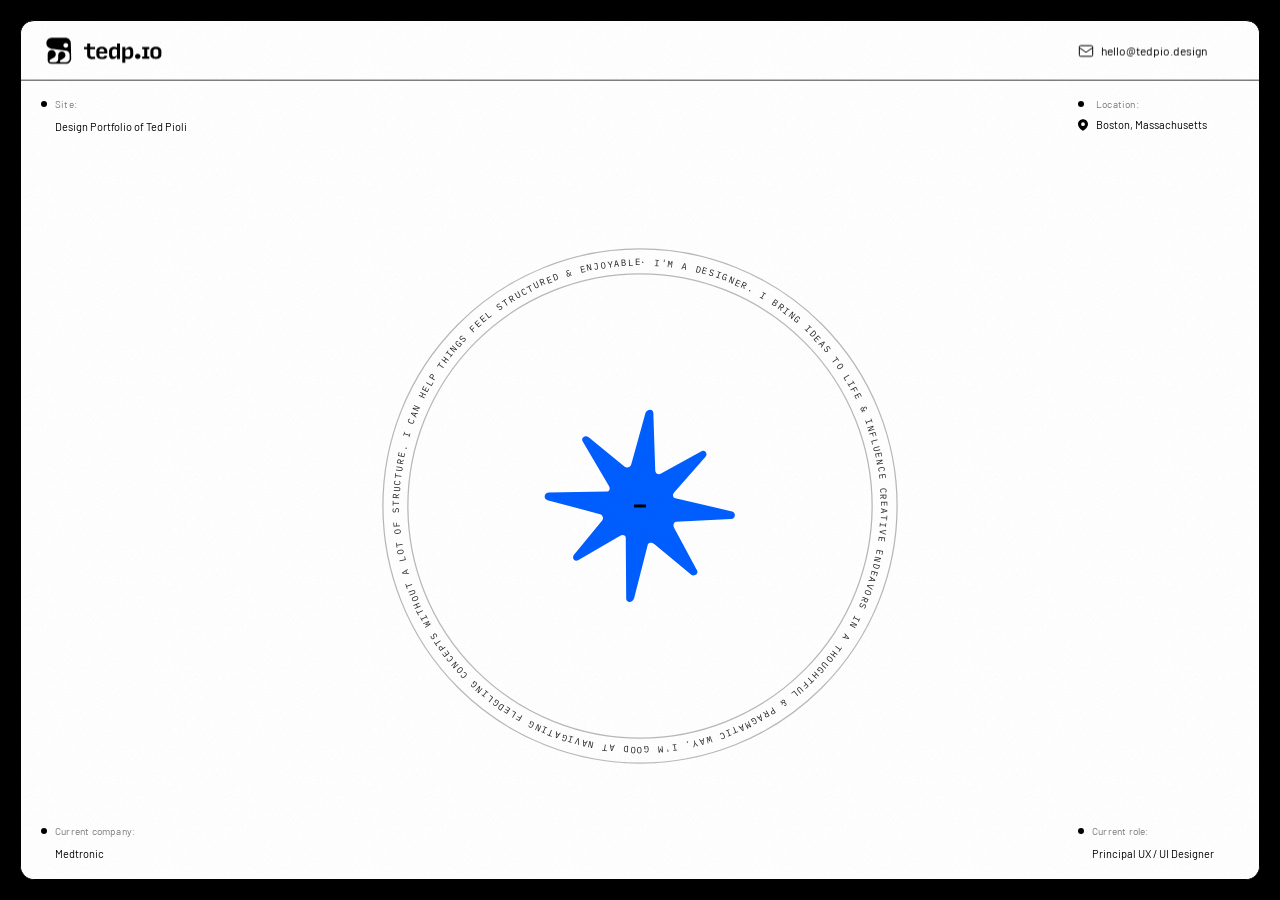
==== commit 6d6259c6: "Polish home UX and fix landing sunburst intro to grow from a dot. Default to Showreel, add animated " ====
--- a/index.html
+++ b/index.html
@@ -10,7 +10,7 @@
       href="https://fonts.googleapis.com/css2?family=Barlow:wght@300;400;500&family=Barlow+Condensed:wght@800&family=IBM+Plex+Mono:wght@300;400;500&display=swap"
       rel="stylesheet"
     />
-    <link rel="stylesheet" href="styles.css?v=20250707landing-app-radius" />
+    <link rel="stylesheet" href="styles.css?v=20250707landing-intro-grow" />
     <script>
       (function () {
         var theme = 'light';
@@ -260,7 +260,7 @@
     <script src="cursor.js?v=20250630batch-v1"></script>
     <script src="email-copy.js?v=20250630batch-v1"></script>
     <script src="pull-to-refresh.js?v=20250630batch-v1"></script>
-    <script src="landing.js?v=20250707landing-intro"></script>
+    <script src="landing.js?v=20250707landing-intro-grow"></script>
     <script src="about.js?v=20250630batch-v1"></script>
     <script src="copyright.js?v=20250630batch-v1"></script>
   </body>
--- a/styles.css
+++ b/styles.css
@@ -475,12 +475,16 @@
 /* Project subhead — tall condensed display (project details only) */
 .project-intro .project-desc {
   font-family: var(--font-project-subhead);
-  font-size: var(--text-size-project-subhead);
+  font-size: calc(var(--text-size-project-subhead) * 4);
   font-weight: 600;
-  line-height: 0.96;
+  line-height: calc(var(--text-leading-subhead) * 0.5);
   letter-spacing: var(--text-tracking-project-subhead);
   text-transform: uppercase;
   color: #ffffff;
+  display: block;
+  width: 100%;
+  max-width: 100%;
+  white-space: normal;
 }
 
 .project-intro .summary-body .summary-lead {
@@ -2087,24 +2091,49 @@
 
 .project-item--showreel .showreel-item-icon {
   position: static;
+  display: block;
   flex-shrink: 0;
   width: 30px;
   height: 19px;
-  object-fit: contain;
   opacity: 1;
-}
-
-[data-theme='light'] .project-item--showreel:not(:hover):not(.active) .showreel-item-icon {
-  filter: brightness(0) saturate(100%);
+  color: #000000;
 }
 
 [data-theme='dark'] .project-item--showreel:not(:hover):not(.active) .showreel-item-icon {
-  filter: brightness(0) saturate(100%) invert(58%) sepia(12%) saturate(748%) hue-rotate(169deg) brightness(92%) contrast(88%);
+  color: var(--project-item-text-category);
 }
 
 .project-item--showreel:hover:not(.active) .showreel-item-icon,
-.project-item--showreel.active .showreel-item-icon {
-  filter: brightness(0) invert(1);
+.project-item--showreel.active .showreel-item-icon,
+.project-item--showreel:focus-visible .showreel-item-icon {
+  color: #ffffff;
+}
+
+.showreel-icon-reel-rotator {
+  transform-box: fill-box;
+  transform-origin: center;
+}
+
+.project-item--showreel:hover:not(.active) .showreel-icon-reel-rotator,
+.project-item--showreel.active .showreel-icon-reel-rotator,
+.project-item--showreel:focus-visible .showreel-icon-reel-rotator {
+  animation: showreel-reel-spin 2.8s linear infinite;
+}
+
+@keyframes showreel-reel-spin {
+  from {
+    transform: rotate(0deg);
+  }
+
+  to {
+    transform: rotate(360deg);
+  }
+}
+
+@media (prefers-reduced-motion: reduce) {
+  .project-item--showreel .showreel-icon-reel-rotator {
+    animation: none !important;
+  }
 }
 
 .project-item--showreel .showreel-list-preview {
@@ -2964,57 +2993,18 @@
 }
 
 .project-intro .project-desc {
-  display: flex;
-  flex-direction: column;
-  align-items: flex-start;
-  gap: 0.1em;
+  min-width: 0;
+  margin-bottom: 36px;
+}
+
+.project-intro .project-desc .project-desc-line__text {
+  display: block;
   width: 100%;
   max-width: 100%;
   min-width: 0;
-  margin-bottom: 36px;
   white-space: normal;
-  overflow: hidden;
-}
-
-.project-desc-line {
-  display: block;
-  width: 100%;
-  overflow: visible;
-}
-
-.project-desc-line__text {
-  display: inline-block;
-  white-space: nowrap;
-}
-
-@media (max-width: 560px) {
-  .project-intro .project-desc.project-desc--wrap,
-  .project-intro .project-desc[data-subhead-fit-mode='mobile'] {
-    font-size: clamp(20px, 4.8vw, 38px);
-    line-height: 1.08;
-    width: 100%;
-    max-width: 100%;
-    overflow: hidden;
-  }
-
-  .project-intro .project-desc.project-desc--wrap .project-desc-line,
-  .project-intro .project-desc[data-subhead-fit-mode='mobile'] .project-desc-line {
-    width: 100%;
-    max-width: 100%;
-    min-width: 0;
-    overflow: hidden;
-  }
-
-  .project-intro .project-desc.project-desc--wrap .project-desc-line__text,
-  .project-intro .project-desc[data-subhead-fit-mode='mobile'] .project-desc-line__text {
-    display: block;
-    width: 100%;
-    max-width: 100%;
-    min-width: 0;
-    white-space: normal;
-    overflow-wrap: break-word;
-    word-break: break-word;
-  }
+  overflow-wrap: break-word;
+  word-break: normal;
 }
 
 @media (min-width: 561px) {
@@ -3494,12 +3484,24 @@
 }
 
 .project-info-panel__meta-grid {
+  display: flex;
+  flex-direction: column;
+  margin-top: 20px;
+  padding-top: 16px;
+  border-top: 0.5px solid rgba(0, 0, 0, 0.22);
+}
+
+.project-info-panel__meta-row {
   display: grid;
   grid-template-columns: repeat(2, minmax(0, 1fr));
   gap: 16px;
-  margin-top: 20px;
   padding-top: 16px;
   border-top: 0.5px solid rgba(0, 0, 0, 0.22);
+}
+
+.project-info-panel__meta-row:first-child {
+  padding-top: 0;
+  border-top: none;
 }
 
 .project-info-panel__meta-label,
@@ -4195,15 +4197,14 @@
   display: flex;
   flex-direction: column;
   min-width: 0;
+  --theme-card-frame-bg: #e8e8e8;
+  --theme-card-mark-color: #000000;
+  --theme-card-border: #000000;
+}
+
+[data-theme='dark'] .theme-card {
   --theme-card-frame-bg: #000000;
   --theme-card-mark-color: #ffffff;
-  --theme-card-border: #000000;
-}
-
-[data-theme='dark'] .theme-card,
-html:not([data-theme]) .theme-card {
-  --theme-card-frame-bg: #e8e8e8;
-  --theme-card-mark-color: #000000;
   --theme-card-border: rgba(255, 255, 255, 0.88);
 }
 
@@ -6326,9 +6327,6 @@
 
   .project-intro .project-desc {
     margin-bottom: 32px;
-    width: 100%;
-    max-width: 100%;
-    overflow: hidden;
   }
 
   .metadata-area--full {
@@ -8196,15 +8194,18 @@
 }
 
 body.landing-page .header-shell {
-  transition: transform 0.52s var(--ease-soft);
+  transition:
+    transform 0.52s var(--ease-soft),
+    opacity 0.36s var(--ease-smooth),
+    visibility 0s linear 0s;
   will-change: transform;
 }
 
-body.landing-page:not(.is-landing-expanded):not(.is-landing-intro-pending) .header-shell {
+body.landing-page:not(.is-landing-expanded):not(.is-landing-intro-pending):not(.is-landing-intro) .header-shell {
   transition-delay: 0.14s;
 }
 
-body.landing-page:is(.is-landing-expanded, .is-landing-intro-pending) .header-shell {
+body.landing-page:is(.is-landing-expanded, .is-landing-intro-pending, .is-landing-intro) .header-shell {
   transition-delay: 0s;
 }
 
@@ -8216,33 +8217,49 @@
     visibility 0s linear 0s;
 }
 
-body.landing-page:not(.is-landing-expanded):not(.is-landing-intro-pending) .landing-orbit {
+body.landing-page:not(.is-landing-expanded):not(.is-landing-intro-pending):not(.is-landing-intro) .landing-orbit {
   transition:
     transform 0.48s var(--ease-soft) 0.1s,
     opacity 0.4s var(--ease-smooth) 0.08s,
     visibility 0s linear 0s;
 }
 
-body.landing-page:not(.is-landing-expanded):not(.is-landing-intro-pending) .landing-meta--top {
+body.landing-page:not(.is-landing-expanded):not(.is-landing-intro-pending):not(.is-landing-intro) .landing-meta--top {
   transition:
     transform 0.48s var(--ease-soft) 0.16s,
     opacity 0.4s var(--ease-smooth) 0.12s,
     visibility 0s linear 0s;
 }
 
-body.landing-page:not(.is-landing-expanded):not(.is-landing-intro-pending) .landing-meta--bottom {
+body.landing-page:not(.is-landing-expanded):not(.is-landing-intro-pending):not(.is-landing-intro) .landing-meta--bottom {
   transition:
     transform 0.48s var(--ease-soft) 0.22s,
     opacity 0.4s var(--ease-smooth) 0.18s,
     visibility 0s linear 0s;
 }
 
-body.landing-page.is-landing-intro-pending .landing {
+body.landing-page:is(.is-landing-intro-pending, .is-landing-intro) .landing {
   background: var(--brand-blue);
-}
-
-body.landing-page.is-landing-intro-pending .landing-starburst-link {
-  opacity: 0;
+  transition: background var(--landing-intro-duration, 760ms) var(--ease-soft);
+}
+
+body.landing-page.is-landing-intro-grow .landing {
+  background: var(--landing-bg);
+}
+
+body.landing-page:is(.is-landing-intro-pending, .is-landing-intro) .landing-starburst-link {
+  opacity: 1;
+}
+
+body.landing-page:is(.is-landing-intro-pending, .is-landing-intro:not(.is-landing-intro-grow)) .landing-starburst-stack {
+  transform: scale(0);
+  transform-origin: center center;
+  transition: none;
+}
+
+body.landing-page.is-landing-intro.is-landing-intro-grow .landing-starburst-stack {
+  transform: scale(1);
+  transition: transform var(--landing-intro-duration, 760ms) var(--ease-soft);
 }
 
 body.landing-page.is-landing-intro {
@@ -8564,7 +8581,7 @@
   margin: calc((var(--burst-rest-size) - var(--burst-expanded-size)) / 2);
 }
 
-body.landing-page.is-landing-intro-pending .landing-starburst {
+body.landing-page:is(.is-landing-intro-pending, .is-landing-intro) .landing-starburst {
   width: clamp(140px, 18vw, 240px);
   height: auto;
   margin: 0;
@@ -8753,18 +8770,18 @@
   }
 }
 
-body.landing-page:is(.is-landing-expanded, .is-landing-intro-pending) {
+body.landing-page:is(.is-landing-expanded, .is-landing-intro-pending, .is-landing-intro) {
   overflow: hidden;
 }
 
-body.landing-page:is(.is-landing-expanded, .is-landing-intro-pending) .app {
+body.landing-page:is(.is-landing-expanded, .is-landing-intro-pending, .is-landing-intro) .app {
   overflow: hidden;
   border-radius: var(--window-radius);
   isolation: isolate;
   transform: translateZ(0);
 }
 
-body.landing-page:is(.is-landing-expanded, .is-landing-intro-pending) .landing {
+body.landing-page:is(.is-landing-expanded, .is-landing-intro-pending, .is-landing-intro) .landing {
   position: absolute;
   inset: 0;
   z-index: 40;
@@ -8776,7 +8793,7 @@
   clip-path: inset(0 round var(--app-inner-radius));
 }
 
-body.landing-page:is(.is-landing-expanded, .is-landing-intro-pending) .header-shell {
+body.landing-page:is(.is-landing-expanded, .is-landing-intro-pending, .is-landing-intro) .header-shell {
   position: absolute;
   top: 0;
   left: 0;
@@ -8786,7 +8803,7 @@
   pointer-events: none;
 }
 
-body.landing-page:is(.is-landing-expanded, .is-landing-intro-pending) .landing-orbit {
+body.landing-page:is(.is-landing-expanded, .is-landing-intro-pending, .is-landing-intro) .landing-orbit {
   opacity: 0;
   visibility: hidden;
   transform: translateY(18px);
@@ -8796,8 +8813,8 @@
     visibility 0s linear 0.36s;
 }
 
-body.landing-page:is(.is-landing-expanded, .is-landing-intro-pending) .landing-meta,
-body.landing-page:is(.is-landing-expanded, .is-landing-intro-pending) .landing-footer-theme {
+body.landing-page:is(.is-landing-expanded, .is-landing-intro-pending, .is-landing-intro) .landing-meta,
+body.landing-page:is(.is-landing-expanded, .is-landing-intro-pending, .is-landing-intro) .landing-footer-theme {
   z-index: 0;
   opacity: 0;
   visibility: hidden;
@@ -8807,15 +8824,15 @@
     visibility 0s linear 0.36s;
 }
 
-body.landing-page:is(.is-landing-expanded, .is-landing-intro-pending) .landing-meta--top {
+body.landing-page:is(.is-landing-expanded, .is-landing-intro-pending, .is-landing-intro) .landing-meta--top {
   transform: translateY(-18px);
 }
 
-body.landing-page:is(.is-landing-expanded, .is-landing-intro-pending) .landing-meta--bottom {
+body.landing-page:is(.is-landing-expanded, .is-landing-intro-pending, .is-landing-intro) .landing-meta--bottom {
   transform: translateY(18px);
 }
 
-body.landing-page:is(.is-landing-expanded, .is-landing-intro-pending) .landing-hero {
+body.landing-page:is(.is-landing-expanded, .is-landing-intro-pending, .is-landing-intro) .landing-hero {
   position: absolute;
   inset: 0;
   width: 100%;
@@ -8826,7 +8843,7 @@
   z-index: 20;
 }
 
-body.landing-page:is(.is-landing-expanded, .is-landing-intro-pending) .landing-starburst-link {
+body.landing-page:is(.is-landing-expanded, .is-landing-intro-pending, .is-landing-intro) .landing-starburst-link {
   position: absolute;
   left: var(--burst-anchor-x, 50%);
   top: var(--burst-anchor-y, 50%);
@@ -8839,7 +8856,7 @@
   overflow: visible;
 }
 
-body.landing-page:is(.is-landing-expanded, .is-landing-intro-pending) .landing-starburst-stage {
+body.landing-page:is(.is-landing-expanded, .is-landing-intro-pending, .is-landing-intro) .landing-starburst-stage {
   position: relative;
   display: flex;
   align-items: center;
@@ -8850,15 +8867,18 @@
   overflow: visible;
 }
 
-body.landing-page:is(.is-landing-expanded, .is-landing-intro-pending) .landing-starburst-stack {
-  transform: none;
+body.landing-page:is(.is-landing-expanded, .is-landing-intro-pending, .is-landing-intro) .landing-starburst-stack {
   transform-origin: center center;
   z-index: 1;
   pointer-events: none;
   overflow: visible;
 }
 
-body.landing-page:is(.is-landing-expanded, .is-landing-intro-pending) .landing-starburst {
+body.landing-page:is(.is-landing-expanded, .is-landing-intro-pending) .landing-starburst-stack {
+  transform: none;
+}
+
+body.landing-page:is(.is-landing-expanded, .is-landing-intro-pending, .is-landing-intro) .landing-starburst {
   pointer-events: none;
 }
 
@@ -8878,7 +8898,7 @@
   pointer-events: none;
 }
 
-body.landing-page:is(.is-landing-expanded, .is-landing-intro-pending) .landing-terminal-cursor--idle {
+body.landing-page:is(.is-landing-expanded, .is-landing-intro-pending, .is-landing-intro) .landing-terminal-cursor--idle {
   display: none;
 }
 
@@ -8890,7 +8910,7 @@
     transition: none;
   }
 
-  body.landing-page:is(.is-landing-expanded, .is-landing-intro-pending) .header-shell {
+  body.landing-page:is(.is-landing-expanded, .is-landing-intro-pending, .is-landing-intro) .header-shell {
     transform: translateY(-100%);
   }
 
@@ -8916,16 +8936,21 @@
     transform: none;
   }
 
-  body.landing-page:is(.is-landing-expanded, .is-landing-intro-pending) .landing-starburst-stage {
+  body.landing-page.is-landing-intro .landing-starburst-stack {
+    transform: scale(1);
+    transition: none;
+  }
+
+  body.landing-page:is(.is-landing-expanded, .is-landing-intro-pending, .is-landing-intro) .landing-starburst-stage {
     position: relative;
     inset: auto;
   }
 
-  body.landing-page:is(.is-landing-expanded, .is-landing-intro-pending) .landing-launch-btn {
+  body.landing-page:is(.is-landing-expanded, .is-landing-intro-pending, .is-landing-intro) .landing-launch-btn {
     display: inline-flex;
   }
 
-  body.landing-page:is(.is-landing-expanded, .is-landing-intro-pending) .landing-terminal-cursor--idle {
+  body.landing-page:is(.is-landing-expanded, .is-landing-intro-pending, .is-landing-intro) .landing-terminal-cursor--idle {
     display: none;
   }
 }
@@ -9166,9 +9191,19 @@
 }
 
 /* ── Home page load entry ── */
+html.is-portfolio-load-entry {
+  --load-entry-content-start: 0.1s;
+  --load-entry-duration-base: 0.4s;
+  --load-entry-duration-step: 0.07s;
+  --load-entry-slide-base: 12px;
+  --load-entry-slide-step: 2.5px;
+  --load-entry-ease: cubic-bezier(0.22, 1, 0.36, 1);
+  --load-entry-fade-ease: cubic-bezier(0.33, 1, 0.68, 1);
+}
+
 html.is-portfolio-load-entry .header-shell,
 html.is-portfolio-load-entry .footer-shell {
-  transition: transform 0.52s var(--ease-soft);
+  transition: transform 0.4s var(--load-entry-ease);
 }
 
 html.is-portfolio-load-entry .main > .text-overline,
@@ -9184,8 +9219,8 @@
 html.is-portfolio-load-entry .sidebar .filters,
 html.is-portfolio-load-entry .sidebar .project-list-viewport {
   transition:
-    transform 0.48s var(--ease-soft),
-    opacity 0.4s var(--ease-smooth);
+    transform var(--load-entry-duration-base) var(--load-entry-ease),
+    opacity calc(var(--load-entry-duration-base) * 0.72) var(--load-entry-fade-ease);
 }
 
 html.is-portfolio-load-entry:not(.is-portfolio-load-entry-animate) .header-shell {
@@ -9209,11 +9244,58 @@
 html.is-portfolio-load-entry:not(.is-portfolio-load-entry-animate) .sidebar .filters,
 html.is-portfolio-load-entry:not(.is-portfolio-load-entry-animate) .sidebar .project-list-viewport {
   opacity: 0;
-  transform: translateY(18px);
 }
 
 html.is-portfolio-load-entry:not(.is-portfolio-load-entry-animate) .main > .text-overline {
-  transform: translateY(-16px);
+  --load-entry-ripple-step: 0;
+}
+
+html.is-portfolio-load-entry:not(.is-portfolio-load-entry-animate) .project-intro .project-number,
+html.is-portfolio-load-entry:not(.is-portfolio-load-entry-animate) .project-intro .detail-actions .project-info-btn {
+  --load-entry-ripple-step: 1;
+}
+
+html.is-portfolio-load-entry:not(.is-portfolio-load-entry-animate) .project-intro .project-title {
+  --load-entry-ripple-step: 2;
+}
+
+html.is-portfolio-load-entry:not(.is-portfolio-load-entry-animate) .project-intro .project-desc {
+  --load-entry-ripple-step: 3;
+}
+
+html.is-portfolio-load-entry:not(.is-portfolio-load-entry-animate) .project-intro .detail-actions .view-toggle {
+  --load-entry-ripple-step: 4;
+}
+
+html.is-portfolio-load-entry:not(.is-portfolio-load-entry-animate) .project-intro .metadata-area {
+  --load-entry-ripple-step: 5;
+}
+
+html.is-portfolio-load-entry:not(.is-portfolio-load-entry-animate) .project-body .project-gallery {
+  --load-entry-ripple-step: 6;
+}
+
+html.is-portfolio-load-entry:not(.is-portfolio-load-entry-animate) .project-body .project-text,
+html.is-portfolio-load-entry:not(.is-portfolio-load-entry-animate) .project-body .project-next-cta {
+  --load-entry-ripple-step: 7;
+}
+
+html.is-portfolio-load-entry:not(.is-portfolio-load-entry-animate) .main > .text-overline,
+html.is-portfolio-load-entry:not(.is-portfolio-load-entry-animate) .project-intro .project-number,
+html.is-portfolio-load-entry:not(.is-portfolio-load-entry-animate) .project-intro .detail-actions .project-info-btn,
+html.is-portfolio-load-entry:not(.is-portfolio-load-entry-animate) .project-intro .project-title,
+html.is-portfolio-load-entry:not(.is-portfolio-load-entry-animate) .project-intro .project-desc,
+html.is-portfolio-load-entry:not(.is-portfolio-load-entry-animate) .project-intro .metadata-area,
+html.is-portfolio-load-entry:not(.is-portfolio-load-entry-animate) .project-intro .detail-actions .view-toggle,
+html.is-portfolio-load-entry:not(.is-portfolio-load-entry-animate) .project-body .project-gallery,
+html.is-portfolio-load-entry:not(.is-portfolio-load-entry-animate) .project-body .project-text,
+html.is-portfolio-load-entry:not(.is-portfolio-load-entry-animate) .project-body .project-next-cta {
+  transform: translateY(calc(var(--load-entry-slide-base) + var(--load-entry-slide-step) * var(--load-entry-ripple-step, 0)));
+}
+
+html.is-portfolio-load-entry:not(.is-portfolio-load-entry-animate) .sidebar .filters,
+html.is-portfolio-load-entry:not(.is-portfolio-load-entry-animate) .sidebar .project-list-viewport {
+  transform: translateY(var(--load-entry-slide-base));
 }
 
 @media (min-width: 901px) {
@@ -9226,87 +9308,104 @@
 
 html.is-portfolio-load-entry.is-portfolio-load-entry-animate .header-shell {
   transform: translateY(0);
-  transition: transform 0.52s var(--ease-soft) 0.14s;
+  transition: transform 0.4s var(--load-entry-ease) 0.06s;
 }
 
 html.is-portfolio-load-entry.is-portfolio-load-entry-animate .footer-shell {
   transform: translateY(0);
-  transition: transform 0.52s var(--ease-soft) 0.18s;
+  transition: transform 0.4s var(--load-entry-ease) 0.1s;
 }
 
 html.is-portfolio-load-entry.is-portfolio-load-entry-animate .main > .text-overline {
+  --load-entry-ripple-step: 0;
   opacity: 1;
   transform: translateY(0);
   transition:
-    transform 0.48s var(--ease-soft) 0.08s,
-    opacity 0.4s var(--ease-smooth) 0.1s;
+    transform calc(var(--load-entry-duration-base) + var(--load-entry-duration-step) * var(--load-entry-ripple-step)) var(--load-entry-ease) var(--load-entry-content-start),
+    opacity calc((var(--load-entry-duration-base) + var(--load-entry-duration-step) * var(--load-entry-ripple-step)) * 0.72) var(--load-entry-fade-ease) var(--load-entry-content-start);
 }
 
 html.is-portfolio-load-entry.is-portfolio-load-entry-animate .project-intro .project-number,
 html.is-portfolio-load-entry.is-portfolio-load-entry-animate .project-intro .detail-actions .project-info-btn {
+  --load-entry-ripple-step: 1;
   opacity: 1;
   transform: translateY(0);
   transition:
-    transform 0.48s var(--ease-soft) 0.14s,
-    opacity 0.4s var(--ease-smooth) 0.16s;
+    transform calc(var(--load-entry-duration-base) + var(--load-entry-duration-step) * var(--load-entry-ripple-step)) var(--load-entry-ease) var(--load-entry-content-start),
+    opacity calc((var(--load-entry-duration-base) + var(--load-entry-duration-step) * var(--load-entry-ripple-step)) * 0.72) var(--load-entry-fade-ease) var(--load-entry-content-start);
 }
 
 html.is-portfolio-load-entry.is-portfolio-load-entry-animate .project-intro .project-title {
+  --load-entry-ripple-step: 2;
   opacity: 1;
   transform: translateY(0);
   transition:
-    transform 0.48s var(--ease-soft) 0.2s,
-    opacity 0.4s var(--ease-smooth) 0.22s;
-}
-
-html.is-portfolio-load-entry.is-portfolio-load-entry-animate .project-intro .project-desc,
-html.is-portfolio-load-entry.is-portfolio-load-entry-animate .project-intro .detail-actions .view-toggle {
+    transform calc(var(--load-entry-duration-base) + var(--load-entry-duration-step) * var(--load-entry-ripple-step)) var(--load-entry-ease) var(--load-entry-content-start),
+    opacity calc((var(--load-entry-duration-base) + var(--load-entry-duration-step) * var(--load-entry-ripple-step)) * 0.72) var(--load-entry-fade-ease) var(--load-entry-content-start);
+}
+
+html.is-portfolio-load-entry.is-portfolio-load-entry-animate .project-intro .project-desc {
+  --load-entry-ripple-step: 3;
   opacity: 1;
   transform: translateY(0);
   transition:
-    transform 0.48s var(--ease-soft) 0.26s,
-    opacity 0.4s var(--ease-smooth) 0.28s;
-}
-
-html.is-portfolio-load-entry.is-portfolio-load-entry-animate .project-intro .metadata-area {
+    transform calc(var(--load-entry-duration-base) + var(--load-entry-duration-step) * var(--load-entry-ripple-step)) var(--load-entry-ease) var(--load-entry-content-start),
+    opacity calc((var(--load-entry-duration-base) + var(--load-entry-duration-step) * var(--load-entry-ripple-step)) * 0.72) var(--load-entry-fade-ease) var(--load-entry-content-start);
+}
+
+html.is-portfolio-load-entry.is-portfolio-load-entry-animate .project-intro .detail-actions .view-toggle {
+  --load-entry-ripple-step: 4;
   opacity: 1;
   transform: translateY(0);
   transition:
-    transform 0.48s var(--ease-soft) 0.32s,
-    opacity 0.4s var(--ease-smooth) 0.34s;
-}
-
-html.is-portfolio-load-entry.is-portfolio-load-entry-animate .project-body .project-gallery {
+    transform calc(var(--load-entry-duration-base) + var(--load-entry-duration-step) * var(--load-entry-ripple-step)) var(--load-entry-ease) var(--load-entry-content-start),
+    opacity calc((var(--load-entry-duration-base) + var(--load-entry-duration-step) * var(--load-entry-ripple-step)) * 0.72) var(--load-entry-fade-ease) var(--load-entry-content-start);
+}
+
+html.is-portfolio-load-entry.is-portfolio-load-entry-animate .project-intro .metadata-area {
+  --load-entry-ripple-step: 5;
   opacity: 1;
   transform: translateY(0);
   transition:
-    transform 0.48s var(--ease-soft) 0.38s,
-    opacity 0.4s var(--ease-smooth) 0.4s;
-}
-
-html.is-portfolio-load-entry.is-portfolio-load-entry-animate .project-body .project-text,
-html.is-portfolio-load-entry.is-portfolio-load-entry-animate .project-body .project-next-cta {
+    transform calc(var(--load-entry-duration-base) + var(--load-entry-duration-step) * var(--load-entry-ripple-step)) var(--load-entry-ease) var(--load-entry-content-start),
+    opacity calc((var(--load-entry-duration-base) + var(--load-entry-duration-step) * var(--load-entry-ripple-step)) * 0.72) var(--load-entry-fade-ease) var(--load-entry-content-start);
+}
+
+html.is-portfolio-load-entry.is-portfolio-load-entry-animate .project-body .project-gallery {
+  --load-entry-ripple-step: 6;
   opacity: 1;
   transform: translateY(0);
   transition:
-    transform 0.48s var(--ease-soft) 0.44s,
-    opacity 0.4s var(--ease-smooth) 0.46s;
-}
-
-html.is-portfolio-load-entry.is-portfolio-load-entry-animate .sidebar .filters {
+    transform calc(var(--load-entry-duration-base) + var(--load-entry-duration-step) * var(--load-entry-ripple-step)) var(--load-entry-ease) var(--load-entry-content-start),
+    opacity calc((var(--load-entry-duration-base) + var(--load-entry-duration-step) * var(--load-entry-ripple-step)) * 0.72) var(--load-entry-fade-ease) var(--load-entry-content-start);
+}
+
+html.is-portfolio-load-entry.is-portfolio-load-entry-animate .project-body .project-text,
+html.is-portfolio-load-entry.is-portfolio-load-entry-animate .project-body .project-next-cta {
+  --load-entry-ripple-step: 7;
   opacity: 1;
   transform: translateY(0);
   transition:
-    transform 0.48s var(--ease-soft) 0.12s,
-    opacity 0.4s var(--ease-smooth) 0.14s;
-}
-
-html.is-portfolio-load-entry.is-portfolio-load-entry-animate .sidebar .project-list-viewport {
+    transform calc(var(--load-entry-duration-base) + var(--load-entry-duration-step) * var(--load-entry-ripple-step)) var(--load-entry-ease) var(--load-entry-content-start),
+    opacity calc((var(--load-entry-duration-base) + var(--load-entry-duration-step) * var(--load-entry-ripple-step)) * 0.72) var(--load-entry-fade-ease) var(--load-entry-content-start);
+}
+
+html.is-portfolio-load-entry.is-portfolio-load-entry-animate .sidebar .filters {
+  --load-entry-ripple-step: 0;
   opacity: 1;
   transform: translateY(0);
   transition:
-    transform 0.48s var(--ease-soft) 0.18s,
-    opacity 0.4s var(--ease-smooth) 0.2s;
+    transform calc(var(--load-entry-duration-base) + var(--load-entry-duration-step) * var(--load-entry-ripple-step)) var(--load-entry-ease) var(--load-entry-content-start),
+    opacity calc((var(--load-entry-duration-base) + var(--load-entry-duration-step) * var(--load-entry-ripple-step)) * 0.72) var(--load-entry-fade-ease) var(--load-entry-content-start);
+}
+
+html.is-portfolio-load-entry.is-portfolio-load-entry-animate .sidebar .project-list-viewport {
+  --load-entry-ripple-step: 2;
+  opacity: 1;
+  transform: translateY(0);
+  transition:
+    transform calc(var(--load-entry-duration-base) + var(--load-entry-duration-step) * var(--load-entry-ripple-step)) var(--load-entry-ease) var(--load-entry-content-start),
+    opacity calc((var(--load-entry-duration-base) + var(--load-entry-duration-step) * var(--load-entry-ripple-step)) * 0.72) var(--load-entry-fade-ease) var(--load-entry-content-start);
 }
 
 @media (min-width: 901px) {
@@ -9314,8 +9413,8 @@
     opacity: 1;
     transform: translateX(0);
     transition:
-      transform 0.42s var(--ease-soft) 0.08s,
-      opacity 0.36s var(--ease-smooth) 0.06s;
+      transform 0.36s var(--load-entry-ease) 0.04s,
+      opacity 0.28s var(--load-entry-fade-ease) 0.02s;
   }
 }
 
@@ -9497,7 +9596,7 @@
     box-sizing: border-box;
   }
 
-  body.landing-page .header-shell {
+  body.landing-page:not(.is-landing-expanded):not(.is-landing-intro-pending):not(.is-landing-intro) .header-shell {
     transform: none !important;
     margin-top: 0 !important;
     margin-bottom: 0 !important;
@@ -9705,20 +9804,20 @@
     z-index: 10 !important;
   }
 
-  body.landing-page:is(.is-landing-expanded, .is-landing-intro-pending) .landing-meta,
-  body.landing-page:is(.is-landing-expanded, .is-landing-intro-pending) .landing-footer-theme {
+  body.landing-page:is(.is-landing-expanded, .is-landing-intro-pending, .is-landing-intro) .landing-meta,
+  body.landing-page:is(.is-landing-expanded, .is-landing-intro-pending, .is-landing-intro) .landing-footer-theme {
     z-index: 0 !important;
     opacity: 0 !important;
     visibility: hidden !important;
   }
 
-  body.landing-page:is(.is-landing-expanded, .is-landing-intro-pending) .landing-starburst-link {
+  body.landing-page:is(.is-landing-expanded, .is-landing-intro-pending, .is-landing-intro) .landing-starburst-link {
     position: absolute !important;
     overflow: visible !important;
   }
 
-  body.landing-page:is(.is-landing-expanded, .is-landing-intro-pending) .landing-starburst-stage,
-  body.landing-page:is(.is-landing-expanded, .is-landing-intro-pending) .landing-starburst-stack {
+  body.landing-page:is(.is-landing-expanded, .is-landing-intro-pending, .is-landing-intro) .landing-starburst-stage,
+  body.landing-page:is(.is-landing-expanded, .is-landing-intro-pending, .is-landing-intro) .landing-starburst-stack {
     overflow: visible !important;
   }
 
@@ -9727,6 +9826,22 @@
     transform-origin: center center !important;
     transition: none !important;
     pointer-events: none !important;
+  }
+
+  body.landing-page:is(.is-landing-intro-pending, .is-landing-intro) .landing-starburst {
+    width: clamp(140px, 18vw, 240px) !important;
+    height: auto !important;
+    margin: 0 !important;
+  }
+
+  body.landing-page:is(.is-landing-intro-pending, .is-landing-intro:not(.is-landing-intro-grow)) .landing-starburst-stack {
+    transform: scale(0) !important;
+    transition: none !important;
+  }
+
+  body.landing-page.is-landing-intro.is-landing-intro-grow .landing-starburst-stack {
+    transform: scale(1) !important;
+    transition: transform var(--landing-intro-duration, 760ms) var(--ease-soft) !important;
   }
 
   body.landing-page:is(.is-landing-expanded, .is-landing-intro-pending) .landing-starburst {
@@ -9749,12 +9864,17 @@
       margin var(--landing-exit-duration) var(--ease-soft) !important;
   }
 
-  body.landing-page:is(.is-landing-expanded, .is-landing-intro-pending) .landing-center-ui {
+  body.landing-page:is(.is-landing-expanded, .is-landing-intro-pending, .is-landing-intro) .landing-center-ui {
+    position: absolute !important;
+    left: 50% !important;
+    top: 50% !important;
+    transform: translate(-50%, -50%) !important;
     z-index: 10 !important;
     pointer-events: auto !important;
   }
 
-  body.landing-page:is(.is-landing-expanded, .is-landing-intro-pending) .landing-launch-btn {
+  body.landing-page:is(.is-landing-expanded, .is-landing-intro-pending, .is-landing-intro) .landing-launch-btn {
+    display: inline-flex !important;
     z-index: 11 !important;
     position: relative !important;
     pointer-events: auto !important;
@@ -10312,23 +10432,74 @@
   }
 }
 
-/* Mobile landing header flush + expanded sunburst seam cover */
+/* Mobile landing header flush + expanded hide */
 @media (max-width: 560px) {
   body.landing-page .page-wrapper {
     margin-top: 0 !important;
   }
 
-  body.landing-page .header-shell {
+  body.landing-page:not(.is-landing-expanded):not(.is-landing-intro-pending):not(.is-landing-intro) .header-shell {
     margin-top: -0.5px !important;
     padding-top: calc(0.5px + env(safe-area-inset-top, 0px)) !important;
     box-shadow: 0 0 0 0.5px var(--landing-header-bg);
     isolation: isolate;
   }
 
-  body.landing-page:is(.is-landing-expanded, .is-landing-intro-pending) .header-shell {
-    z-index: 110 !important;
-    transform: translateZ(0) !important;
-    backface-visibility: hidden;
+  body.landing-page:is(.is-landing-expanded, .is-landing-intro-pending, .is-landing-intro) .header-shell {
+    position: absolute !important;
+    top: 0 !important;
+    left: 0 !important;
+    right: 0 !important;
+    z-index: 25 !important;
+    margin-top: 0 !important;
+    padding-top: calc(0.5px + env(safe-area-inset-top, 0px)) !important;
+    transform: translateY(-100%) !important;
+    pointer-events: none !important;
+    opacity: 0 !important;
+    visibility: hidden !important;
+    box-shadow: none !important;
+    transition:
+      transform 0.52s var(--ease-soft),
+      opacity 0.36s var(--ease-smooth),
+      visibility 0s linear 0.36s !important;
+  }
+
+  body.landing-page:is(.is-landing-expanded, .is-landing-intro-pending, .is-landing-intro) .app {
+    overflow: hidden !important;
+    isolation: isolate;
+    transform: translateZ(0);
+  }
+
+  body.landing-page:is(.is-landing-expanded, .is-landing-intro-pending, .is-landing-intro) .landing {
+    position: absolute !important;
+    inset: 0 !important;
+    z-index: 40 !important;
+    width: 100% !important;
+    height: 100% !important;
+    border-radius: inherit;
+    overflow: hidden !important;
+    clip-path: inset(0 round var(--app-inner-radius, 0px));
+  }
+
+  body.landing-page:is(.is-landing-expanded, .is-landing-intro-pending, .is-landing-intro) .landing-center-ui {
+    position: absolute !important;
+    left: 50% !important;
+    top: 50% !important;
+    transform: translate(-50%, -50%) !important;
+    z-index: 10 !important;
+    pointer-events: auto !important;
+  }
+
+  body.landing-page:is(.is-landing-expanded, .is-landing-intro-pending, .is-landing-intro) .landing-launch-btn {
+    display: inline-flex !important;
+    z-index: 11 !important;
+    position: relative !important;
+    pointer-events: auto !important;
+  }
+
+  .landing-starburst-close {
+    top: 10px;
+    right: 10px;
   }
 }
 
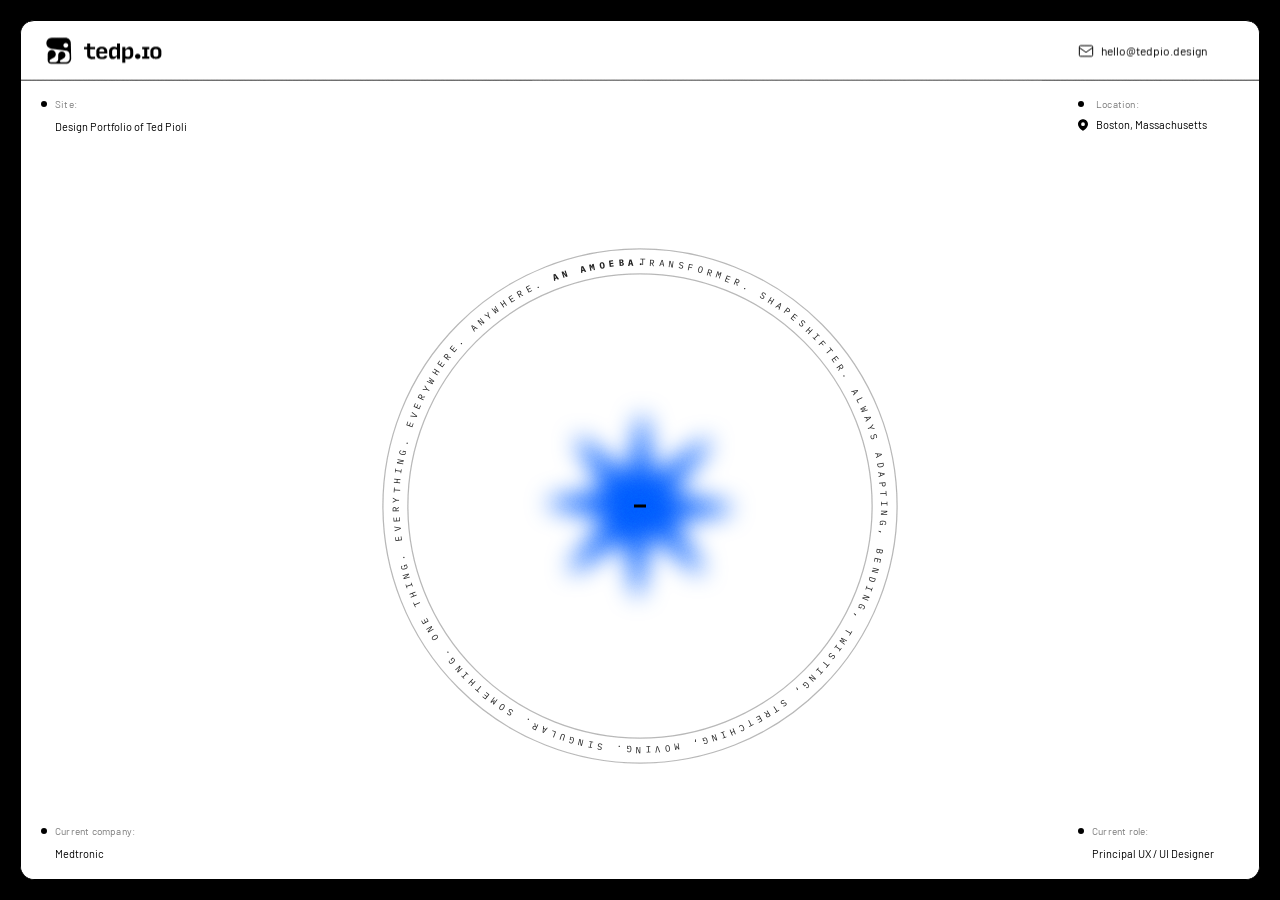
==== commit fdaf755a: "Polish portfolio UX across landing, home, and about with shared utilities and new effects. Extract s" ====
--- a/index.html
+++ b/index.html
@@ -7,27 +7,17 @@
     <link rel="preconnect" href="https://fonts.googleapis.com" />
     <link rel="preconnect" href="https://fonts.gstatic.com" crossorigin />
     <link
-      href="https://fonts.googleapis.com/css2?family=Barlow:wght@300;400;500&family=Barlow+Condensed:wght@800&family=IBM+Plex+Mono:wght@300;400;500&display=swap"
+      href="https://fonts.googleapis.com/css2?family=Barlow:wght@300;400;500&family=IBM+Plex+Mono:wght@300;400;500;600;700&display=swap"
       rel="stylesheet"
     />
-    <link rel="stylesheet" href="styles.css?v=20250707landing-intro-grow" />
-    <script>
-      (function () {
-        var theme = 'light';
-        try {
-          var saved = localStorage.getItem('theme');
-          if (saved === 'dark' || saved === 'light') theme = saved;
-        } catch (e) {}
-        document.documentElement.setAttribute('data-theme', theme);
-      })();
-    </script>
+    <link rel="stylesheet" href="styles.css?v=20250707fluid-v1" />
+    <script src="theme-init.js?v=20250707cleanup-v1"></script>
   </head>
   <body class="landing-page is-bottom-banner-hidden">
     <script>
       document.documentElement.classList.add('is-landing-intro-pending');
       document.body.classList.add('is-landing-intro-pending');
     </script>
-    <div class="site-grain" aria-hidden="true"></div>
     <div class="cursor-dot" id="cursor-dot" aria-hidden="true">
       <span class="cursor-dot-label text-label">Copy</span>
     </div>
@@ -55,7 +45,7 @@
                   <span class="logo-icon-bg" aria-hidden="true"></span>
                   <img
                     class="logo-part logo-part--icon-mark"
-                    src="assets/logo icon static.svg"
+                    src="assets/logo icon static.svg?v=20250707logo-revert-v1"
                     alt=""
                     width="44"
                     height="44"
@@ -141,9 +131,7 @@
                 </defs>
                 <g class="landing-orbit-text-rotator">
                   <text class="landing-orbit-text" dominant-baseline="central">
-                    <textPath href="#landing-orbit-text-path" startOffset="0%" dominant-baseline="central">
-                      · I'M A DESIGNER. I BRING IDEAS TO LIFE &amp; INFLUENCE CREATIVE ENDEAVORS IN A THOUGHTFUL &amp; PRAGMATIC WAY. I'M GOOD AT NAVIGATING FLEDGLING CONCEPTS WITHOUT A LOT OF STRUCTURE. I CAN HELP THINGS FEEL STRUCTURED &amp; ENJOYABLE
-                    </textPath>
+                    <textPath href="#landing-orbit-text-path" startOffset="0%" dominant-baseline="central">transformer. Shapeshifter. Always adapting, bending, twisting, stretching, moving. Singular. Something. One thing. Everything. Everywhere. Anywhere. <tspan class="landing-orbit-text-bold">An Amoeba.</tspan></textPath>
                   </text>
                 </g>
               </svg>
@@ -257,11 +245,14 @@
     <div class="about-stage" id="about-stage" hidden aria-hidden="true"></div>
     <div class="copyright-stage" id="copyright-stage" hidden aria-hidden="true"></div>
 
-    <script src="cursor.js?v=20250630batch-v1"></script>
-    <script src="email-copy.js?v=20250630batch-v1"></script>
-    <script src="pull-to-refresh.js?v=20250630batch-v1"></script>
-    <script src="landing.js?v=20250707landing-intro-grow"></script>
-    <script src="about.js?v=20250630batch-v1"></script>
-    <script src="copyright.js?v=20250630batch-v1"></script>
+    <script src="shared.js?v=20250707cleanup-v1"></script>
+    <script src="fluid-ripple.js?v=20250707fluid-v1"></script>
+    <script src="cursor.js?v=20250707cleanup-v1"></script>
+    <script src="email-copy.js?v=20250707cleanup-v1"></script>
+    <script src="pull-to-refresh.js?v=20250707cleanup-v1"></script>
+    <script src="landing.js?v=20250707orbit-gap-v3"></script>
+    <script src="about.js?v=20250707ibm-plex-mono-v1"></script>
+    <script src="copyright.js?v=20250707cleanup-v1"></script>
+    <div class="site-grain" aria-hidden="true"></div>
   </body>
 </html>
--- a/styles.css
+++ b/styles.css
@@ -31,7 +31,7 @@
   --font-sans: 'Barlow', system-ui, sans-serif;
   --font-mono: 'IBM Plex Mono', monospace;
   --font-project-title: 'IBM Plex Mono', monospace;
-  --font-project-detail-title: 'Barlow Condensed', sans-serif;
+  --font-project-detail-title: 'IBM Plex Mono', monospace;
   --font-project-subhead: 'Saira Extra Condensed', sans-serif;
   --font-family-sans: var(--font-sans);
   --font-family-display: var(--font-project-title);
@@ -120,6 +120,7 @@
   --duration-normal: 0.32s;
   --duration-theme: 0.5s;
   --landing-exit-duration: 0.52s;
+  --landing-starburst-blur-duration: 0.045s;
   --ease-theme: cubic-bezier(0.4, 0, 0.2, 1);
   --footer-control-size: 26px;
   --theme-toggle-size: 32px;
@@ -139,6 +140,9 @@
   --project-list-fade-color: rgba(0, 0, 0, 0.1);
   --filter-pill-gap: calc(6px * 1.25);
   --filter-pill-padding-inline: calc(18px * 1.25);
+  --filter-pill-padding-block: calc(10px * 1.25);
+  --filters-padding-block-start: 4px;
+  --filters-padding-block-end: 16px;
   --sketchbook-gap: 8px;
   --logofolio-column-gap: 10px;
   --logofolio-row-gap: 14px;
@@ -175,10 +179,13 @@
   --tooltip-card-width: 260px;
   --tooltip-shadow: var(--app-shadow);
   --tooltip-z-index: 100002;
-  --grain-z-index: 2147483646;
-  --grain-opacity: 0.1;
-  --grain-blend-mode: multiply;
-  --grain-tile-size: 200px;
+  --grain-z-index: 100001;
+  --fluid-ripple-z-index: 99998;
+  --fluid-ripple-opacity: 0.72;
+  --fluid-ripple-blend-mode: soft-light;
+  --grain-opacity: 0.38;
+  --grain-blend-mode: soft-light;
+  --grain-tile-size: 128px;
 }
 
 [data-theme='dark'] {
@@ -213,7 +220,7 @@
   --window-border: var(--border);
   --site-chrome-border: #ffffff;
   --project-list-fade-color: rgba(0, 0, 0, 0.35);
-  --grain-opacity: 0.14;
+  --grain-opacity: 0.48;
   --grain-blend-mode: soft-light;
   --project-item-tag-border: #ffffff;
   --project-item-tag-shadow: none;
@@ -270,8 +277,8 @@
   --project-list-text-size: var(--text-size-list);
   --project-list-fade-color: rgba(0, 0, 0, 0.1);
   --hero-placeholder-bg: rgba(0, 0, 0, 0.1);
-  --grain-opacity: 0.1;
-  --grain-blend-mode: multiply;
+  --grain-opacity: 0.38;
+  --grain-blend-mode: soft-light;
 }
 
 html {
@@ -325,18 +332,58 @@
 
 .site-grain {
   position: fixed;
-  inset: 0;
+  inset: -100%;
+  width: 300%;
+  height: 300%;
   z-index: var(--grain-z-index);
   pointer-events: none;
   user-select: none;
   opacity: var(--grain-opacity);
   mix-blend-mode: var(--grain-blend-mode);
-  background-image: url("data:image/svg+xml,%3Csvg xmlns='http://www.w3.org/2000/svg' width='256' height='256'%3E%3Cfilter id='g'%3E%3CfeTurbulence type='fractalNoise' baseFrequency='0.72' numOctaves='4' stitchTiles='stitch'/%3E%3CfeColorMatrix type='saturate' values='0'/%3E%3C/filter%3E%3Crect width='100%25' height='100%25' filter='url(%23g)'/%3E%3C/svg%3E");
+  background-image: url("assets/grain.png");
   background-repeat: repeat;
   background-size: var(--grain-tile-size) var(--grain-tile-size);
-  filter: contrast(1.35) brightness(1.05);
-  transform: translateZ(0);
-  backface-visibility: hidden;
+  background-position: 0 0;
+}
+
+@media (prefers-reduced-motion: no-preference) {
+  .site-grain {
+    animation: site-grain-drift 10s steps(6) infinite;
+  }
+}
+
+@keyframes site-grain-drift {
+  0% {
+    background-position: 0 0;
+  }
+
+  100% {
+    background-position: calc(var(--grain-tile-size) * -0.5) calc(var(--grain-tile-size) * 0.35);
+  }
+}
+
+.fluid-ripple-canvas {
+  position: fixed;
+  inset: 0;
+  width: 100%;
+  height: 100%;
+  z-index: var(--fluid-ripple-z-index);
+  pointer-events: none;
+  user-select: none;
+  opacity: var(--fluid-ripple-opacity);
+  mix-blend-mode: var(--fluid-ripple-blend-mode);
+}
+
+@media not ((hover: hover) and (pointer: fine)), (max-width: 560px), (prefers-reduced-motion: reduce) {
+  .fluid-ripple-canvas {
+    display: none !important;
+  }
+}
+
+body.is-landing-transitioning .fluid-ripple-canvas,
+body.is-landing-launching .fluid-ripple-canvas {
+  opacity: 0;
+  transition: opacity 0.18s ease;
 }
 
 /* ── Type System ── */
@@ -475,16 +522,20 @@
 /* Project subhead — tall condensed display (project details only) */
 .project-intro .project-desc {
   font-family: var(--font-project-subhead);
-  font-size: calc(var(--text-size-project-subhead) * 4);
+  font-size: calc(var(--text-size-project-subhead) * 2);
   font-weight: 600;
-  line-height: calc(var(--text-leading-subhead) * 0.5);
+  line-height: var(--text-leading-subhead);
   letter-spacing: var(--text-tracking-project-subhead);
   text-transform: uppercase;
   color: #ffffff;
   display: block;
   width: 100%;
   max-width: 100%;
+  max-height: none;
+  overflow: visible;
   white-space: normal;
+  padding-top: 0.06em;
+  padding-bottom: 0.06em;
 }
 
 .project-intro .summary-body .summary-lead {
@@ -555,11 +606,6 @@
 .sidebar-resizer,
 .sidebar-resizer::after {
   cursor: col-resize !important;
-}
-
-.footer-resizer,
-.footer-resizer::after {
-  display: none;
 }
 
 .cursor-dot {
@@ -1120,7 +1166,11 @@
   --sidebar-inset-top: 20px;
   --sidebar-header-chrome-height: calc(28px + 14px);
   --filters-chrome-height: calc(
-    2px + calc(5px * 1.25 * 2) + calc(var(--text-size-list) * var(--text-leading-snug)) + 16px
+    var(--filters-padding-block-start)
+      + calc(var(--filter-pill-padding-block) * 2)
+      + calc(var(--text-size-list) * var(--text-leading-snug))
+      + 2px
+      + var(--filters-padding-block-end)
   );
   --project-panel-scrollbar-top: calc(
     var(--sidebar-inset-top) + var(--sidebar-header-chrome-height) + var(--filters-chrome-height)
@@ -1494,7 +1544,7 @@
 }
 
 .main[data-detail-view='text'] .project-intro {
-  padding-bottom: calc(var(--detail-section-gap) + 12px);
+  padding-bottom: var(--project-metadata-pad-block);
 }
 
 .main[data-detail-view='text'] .project-text {
@@ -1519,9 +1569,10 @@
 .filters {
   display: grid;
   grid-template-columns: repeat(4, minmax(0, 1fr));
-  align-items: stretch;
+  align-items: start;
   gap: var(--filter-pill-gap);
-  padding: 2px 16px 16px;
+  padding-block: var(--filters-padding-block-start) var(--filters-padding-block-end);
+  padding-inline: 16px;
   flex-shrink: 0;
   overflow: visible;
   position: relative;
@@ -1553,17 +1604,21 @@
   display: flex;
   align-items: center;
   justify-content: center;
-  gap: calc(5px * 1.25);
+  gap: 0;
   width: 100%;
   min-width: 0;
-  padding-block: calc(5px * 1.25);
+  min-height: calc(var(--filter-pill-padding-block) * 2 + var(--icon-size) + 2px);
+  padding-block: var(--filter-pill-padding-block);
   padding-inline: var(--filter-pill-padding-inline);
   border-radius: calc(20px * 1.25);
-  line-height: var(--text-leading-snug);
+  line-height: 1;
   font-weight: var(--text-weight-regular);
   color: var(--text-secondary);
   background: transparent;
-  border: 0.5px solid var(--border);
+  border: 1px solid var(--border);
+  box-shadow: none;
+  overflow: visible;
+  box-sizing: border-box;
   transition:
     background var(--duration-fast) var(--ease-smooth),
     color var(--duration-fast) var(--ease-smooth),
@@ -1572,18 +1627,12 @@
   white-space: nowrap;
 }
 
-.filter-pill:not(.active) {
-  box-shadow: 0 0 0 0.5px #000000;
-}
-
 [data-theme='light'] .filter-pill:not(.active) {
   border-color: #000000;
-  box-shadow: none;
 }
 
 [data-theme='dark'] .filter-pill:not(.active) {
   border-color: var(--filter-pill-idle-border);
-  box-shadow: 0 0 0 0.5px rgba(255, 255, 255, 0.12);
 }
 
 /* 388px = --sidebar-filter-wrap-threshold; literal required — var() in @container size queries is unreliable */
@@ -1592,21 +1641,6 @@
     grid-template-columns: repeat(2, minmax(0, 1fr));
   }
 
-  .filter-pill {
-    overflow: hidden;
-    text-overflow: ellipsis;
-  }
-
-  .filter-pill.active {
-    padding-inline: var(--filter-pill-padding-inline);
-  }
-}
-
-@container sidebar (max-width: 320px) {
-  .filter-pill {
-    overflow: hidden;
-    text-overflow: ellipsis;
-  }
 }
 
 .project-list--labels-collapsed .project-item-category {
@@ -1644,20 +1678,17 @@
   color: var(--text-primary);
   background: color-mix(in srgb, var(--brand-blue) 10%, transparent);
   border-color: var(--brand-blue);
-  box-shadow: none;
 }
 
 [data-theme='light'] .filter-pill:hover:not(.active) {
   background: color-mix(in srgb, var(--brand-blue) 10%, transparent);
   border-color: var(--brand-blue);
-  box-shadow: none;
 }
 
 .filter-pill:not(.active):active {
   background: color-mix(in srgb, var(--brand-blue) 10%, transparent);
   border-color: var(--brand-blue);
   color: var(--text-primary);
-  box-shadow: none;
 }
 
 .filter-pill.active:active {
@@ -1670,20 +1701,23 @@
   background: var(--accent);
   border-color: transparent;
   color: #ffffff;
-  padding-inline-start: calc(14px * 1.25);
   box-shadow: inset 0 0 0 0.5px #000000;
 }
 
 .filter-pill-icon {
-  display: none;
   flex-shrink: 0;
+  width: 0;
+  height: var(--icon-size);
+  margin-inline-end: 0;
+  overflow: hidden;
+  opacity: 0;
+  object-fit: contain;
+}
+
+.filter-pill.active .filter-pill-icon {
   width: var(--icon-size);
-  height: var(--icon-size);
-  object-fit: contain;
-}
-
-.filter-pill.active .filter-pill-icon {
-  display: block;
+  margin-inline-end: calc(5px * 1.25);
+  opacity: 1;
 }
 
 .sidebar-mobile-panel-content {
@@ -2166,6 +2200,38 @@
 .project-item--showreel:hover:not(.active) .showreel-list-preview__play-icon,
 .project-item--showreel.active .showreel-list-preview__play-icon {
   color: #ffffff;
+}
+
+@container sidebar (max-width: 520px) {
+  .project-item--showreel {
+    justify-content: flex-start;
+    gap: 10px;
+  }
+
+  .project-item--showreel .showreel-list-preview {
+    display: none !important;
+  }
+
+  .project-item--showreel .showreel-list-label {
+    flex: 1 1 auto;
+    min-width: 0;
+  }
+}
+
+@media (max-width: 560px) {
+  .project-item--showreel {
+    justify-content: flex-start;
+    gap: 10px;
+  }
+
+  .project-item--showreel .showreel-list-preview {
+    display: none !important;
+  }
+
+  .project-item--showreel .showreel-list-label {
+    flex: 1 1 auto;
+    min-width: 0;
+  }
 }
 
 .showreel-item-icon {
@@ -2680,6 +2746,11 @@
   --detail-stack-gap: 6px;
   --project-number-spacing-below: calc(var(--detail-stack-gap) * 9);
   --detail-section-gap: 20px;
+  --project-intro-pad-top: 28px;
+  --project-intro-pad-bottom: 36px;
+  --detail-title-desc-gap: 18px;
+  --project-desc-spacing-below: 52px;
+  --project-metadata-pad-block: 44px;
   container-type: inline-size;
   container-name: project-intro;
   z-index: 1;
@@ -2696,8 +2767,8 @@
   max-width: none;
   margin-inline: calc(-1 * var(--main-inline-padding));
   padding-inline: var(--main-inline-padding);
-  padding-top: var(--detail-section-gap);
-  padding-bottom: var(--detail-section-gap);
+  padding-top: var(--project-intro-pad-top);
+  padding-bottom: var(--project-intro-pad-bottom);
   position: relative;
   border-bottom: none;
 }
@@ -2800,7 +2871,7 @@
 .sticky-header .project-title {
   --detail-title-size: var(--sticky-title-size);
   font-family: var(--font-project-detail-title);
-  font-weight: 800;
+  font-weight: 700;
   text-transform: uppercase;
   letter-spacing: 0.03em;
   flex: 0 1 auto;
@@ -2985,16 +3056,16 @@
 .project-intro .title-block {
   grid-column: 1 / -1;
   grid-row: 2;
-  gap: 6px;
+  gap: var(--detail-title-desc-gap);
   width: 100%;
   max-width: 100%;
   min-width: 0;
-  overflow: hidden;
+  overflow: visible;
 }
 
 .project-intro .project-desc {
   min-width: 0;
-  margin-bottom: 36px;
+  margin-bottom: var(--project-desc-spacing-below);
 }
 
 .project-intro .project-desc .project-desc-line__text {
@@ -3003,6 +3074,7 @@
   max-width: 100%;
   min-width: 0;
   white-space: normal;
+  overflow: visible;
   overflow-wrap: break-word;
   word-break: normal;
 }
@@ -3015,7 +3087,7 @@
 
 .project-intro .project-title {
   font-family: var(--font-project-detail-title);
-  font-weight: 800;
+  font-weight: 700;
   text-transform: uppercase;
   letter-spacing: 0.03em;
   display: block;
@@ -3056,7 +3128,7 @@
 }
 
 .project-intro .metadata-area--full {
-  --project-summary-pad-block: 28px;
+  --project-summary-pad-block: 40px;
   --project-summary-label-gap: 4px;
   --project-summary-label-height: calc(var(--text-size-ui-sm) * var(--text-leading-loose));
   display: flex;
@@ -3066,8 +3138,8 @@
   gap: 28px 40px;
   width: 100%;
   max-width: none;
-  padding-top: calc(var(--detail-section-gap) + 12px);
-  padding-bottom: calc(var(--detail-section-gap) + 12px);
+  padding-top: var(--project-metadata-pad-block);
+  padding-bottom: var(--project-metadata-pad-block);
   overflow: visible;
   max-height: none;
   border-top: var(--detail-border-width) solid var(--detail-line);
@@ -3119,6 +3191,8 @@
   align-items: flex-start;
   align-self: start;
   gap: 8px;
+  position: relative;
+  z-index: 2;
 }
 
 .project-intro .detail-actions .view-toggle {
@@ -3271,6 +3345,8 @@
   color: var(--brand-blue);
   cursor: pointer;
   line-height: 0;
+  position: relative;
+  z-index: 1;
   transition:
     background var(--duration-fast) var(--ease-smooth),
     color var(--duration-fast) var(--ease-smooth),
@@ -3281,6 +3357,7 @@
   display: block;
   width: calc(var(--project-info-btn-size) * 0.28);
   height: calc(var(--project-info-btn-size) * 0.28);
+  pointer-events: none;
 }
 
 .sticky-header .project-info-btn__icon {
@@ -3487,7 +3564,7 @@
   display: flex;
   flex-direction: column;
   margin-top: 20px;
-  padding-top: 16px;
+  padding-top: 8px;
   border-top: 0.5px solid rgba(0, 0, 0, 0.22);
 }
 
@@ -3495,13 +3572,18 @@
   display: grid;
   grid-template-columns: repeat(2, minmax(0, 1fr));
   gap: 16px;
-  padding-top: 16px;
+  padding-top: 8px;
+  padding-bottom: 28px;
   border-top: 0.5px solid rgba(0, 0, 0, 0.22);
 }
 
 .project-info-panel__meta-row:first-child {
   padding-top: 0;
   border-top: none;
+}
+
+.project-info-panel__meta-row:last-child {
+  padding-bottom: 8px;
 }
 
 .project-info-panel__meta-label,
@@ -3935,6 +4017,14 @@
 
 .main.is-showreel-project .project-intro .detail-actions,
 .main.is-showreel-project .sticky-header__actions {
+  display: none;
+}
+
+.main.is-logofolio-project .project-info-btn {
+  display: none;
+}
+
+.main.is-logofolio-project .project-intro .detail-actions {
   display: none;
 }
 
@@ -5246,14 +5336,6 @@
   border-top: var(--border-width) solid var(--window-border);
 }
 
-.showreel-lightbox__footer-center {
-  display: flex;
-  align-items: center;
-  justify-content: center;
-  flex: 1 1 auto;
-  min-width: 0;
-}
-
 .showreel-lightbox__caption {
   margin: 0;
   text-align: center;
@@ -5391,10 +5473,6 @@
   position: relative;
   z-index: 3;
   padding-bottom: env(safe-area-inset-bottom, 0px);
-}
-
-.footer-resizer {
-  display: none;
 }
 
 .footer {
@@ -7097,6 +7175,10 @@
   background: #ffffff;
 }
 
+[data-theme='light'] .about-lockup--right .meta-dot {
+  background: #000000;
+}
+
 .about-lockup--right .meta-value {
   max-width: none;
   white-space: nowrap;
@@ -7163,7 +7245,7 @@
 .about-panel-right h1.about-story-title.project-title {
   margin: 0;
   font-family: var(--font-project-detail-title) !important;
-  font-weight: 800 !important;
+  font-weight: 700 !important;
   font-size: unset;
   text-transform: uppercase !important;
   letter-spacing: 0.03em !important;
@@ -7691,7 +7773,7 @@
 .profile-content .profile-name {
   margin: 0;
   font-family: var(--font-project-detail-title);
-  font-weight: 800;
+  font-weight: 700;
   text-transform: uppercase;
   letter-spacing: 0.03em;
   display: flex;
@@ -8205,7 +8287,7 @@
   transition-delay: 0.14s;
 }
 
-body.landing-page:is(.is-landing-expanded, .is-landing-intro-pending, .is-landing-intro) .header-shell {
+body.landing-page.is-landing-expanded .header-shell {
   transition-delay: 0s;
 }
 
@@ -8247,19 +8329,60 @@
   background: var(--landing-bg);
 }
 
-body.landing-page:is(.is-landing-intro-pending, .is-landing-intro) .landing-starburst-link {
-  opacity: 1;
-}
-
-body.landing-page:is(.is-landing-intro-pending, .is-landing-intro:not(.is-landing-intro-grow)) .landing-starburst-stack {
-  transform: scale(0);
+body.landing-page:is(.is-landing-intro-pending, .is-landing-intro) .header-shell {
+  transform: translateY(-100%);
+  pointer-events: none;
+  transition-delay: 0s;
+}
+
+body.landing-page:is(.is-landing-intro-pending, .is-landing-intro) .landing-orbit {
+  opacity: 0;
+  visibility: hidden;
+  transform: translateY(18px);
+  transition-delay: 0s;
+}
+
+body.landing-page:is(.is-landing-intro-pending, .is-landing-intro) .landing-meta,
+body.landing-page:is(.is-landing-intro-pending, .is-landing-intro) .landing-footer-theme {
+  z-index: 0;
+  opacity: 0;
+  visibility: hidden;
+  transition-delay: 0s;
+}
+
+body.landing-page:is(.is-landing-intro-pending, .is-landing-intro) .landing-meta--top {
+  transform: translateY(-18px);
+}
+
+body.landing-page:is(.is-landing-intro-pending, .is-landing-intro) .landing-meta--bottom {
+  transform: translateY(18px);
+}
+
+body.landing-page:is(.is-landing-intro-pending, .is-landing-intro) .landing-terminal-cursor--idle {
+  display: none;
+}
+
+body.landing-page:is(.is-landing-intro-pending, .is-landing-intro:not(.is-landing-intro-grow)) .landing-starburst-link {
+  transform: scale(0.02);
   transform-origin: center center;
   transition: none;
 }
 
-body.landing-page.is-landing-intro.is-landing-intro-grow .landing-starburst-stack {
+body.landing-page.is-landing-intro.is-landing-intro-grow .landing-starburst-link {
   transform: scale(1);
-  transition: transform var(--landing-intro-duration, 760ms) var(--ease-soft);
+  transition: transform var(--landing-intro-duration, 760ms) cubic-bezier(0.22, 1, 0.36, 1);
+}
+
+body.landing-page:is(.is-landing-intro-pending, .is-landing-intro) .landing-starburst-stack {
+  transform: none;
+  transition: none;
+}
+
+body.landing-page:is(.is-landing-intro-pending, .is-landing-intro) .landing-starburst {
+  width: 100%;
+  height: auto;
+  margin: 0;
+  transition: none;
 }
 
 body.landing-page.is-landing-intro {
@@ -8485,7 +8608,7 @@
   font-family: var(--font-project-title);
   font-size: 7.25px;
   font-weight: 400;
-  letter-spacing: 0.08em;
+  letter-spacing: calc(0.155em - 2pt);
   text-transform: uppercase;
   dominant-baseline: central;
   alignment-baseline: central;
@@ -8494,6 +8617,10 @@
 .landing-orbit-text textPath {
   dominant-baseline: central;
   alignment-baseline: central;
+}
+
+.landing-orbit-text-bold {
+  font-weight: 700;
 }
 
 @keyframes landing-orbit-text-rotate {
@@ -8558,7 +8685,15 @@
 }
 
 body.landing-page .landing-starburst-stack {
-  transition: transform calc(0.5s / 3) var(--ease-soft);
+  filter: blur(12px);
+  transition:
+    transform calc(0.5s / 3) var(--ease-soft),
+    filter var(--landing-starburst-blur-duration) var(--ease-soft);
+}
+
+body.landing-page.is-landing-expanded .landing-starburst-stack,
+body.landing-page.is-landing-exiting-burst .landing-starburst-stack {
+  filter: blur(0);
 }
 
 .landing-starburst {
@@ -8579,12 +8714,6 @@
   width: var(--burst-expanded-size);
   height: var(--burst-expanded-size);
   margin: calc((var(--burst-rest-size) - var(--burst-expanded-size)) / 2);
-}
-
-body.landing-page:is(.is-landing-intro-pending, .is-landing-intro) .landing-starburst {
-  width: clamp(140px, 18vw, 240px);
-  height: auto;
-  margin: 0;
 }
 
 body.is-landing-exiting-burst .landing-starburst,
@@ -8770,18 +8899,18 @@
   }
 }
 
-body.landing-page:is(.is-landing-expanded, .is-landing-intro-pending, .is-landing-intro) {
+body.landing-page.is-landing-expanded {
   overflow: hidden;
 }
 
-body.landing-page:is(.is-landing-expanded, .is-landing-intro-pending, .is-landing-intro) .app {
+body.landing-page.is-landing-expanded .app {
   overflow: hidden;
   border-radius: var(--window-radius);
   isolation: isolate;
   transform: translateZ(0);
 }
 
-body.landing-page:is(.is-landing-expanded, .is-landing-intro-pending, .is-landing-intro) .landing {
+body.landing-page.is-landing-expanded .landing {
   position: absolute;
   inset: 0;
   z-index: 40;
@@ -8793,7 +8922,7 @@
   clip-path: inset(0 round var(--app-inner-radius));
 }
 
-body.landing-page:is(.is-landing-expanded, .is-landing-intro-pending, .is-landing-intro) .header-shell {
+body.landing-page.is-landing-expanded .header-shell {
   position: absolute;
   top: 0;
   left: 0;
@@ -8803,7 +8932,7 @@
   pointer-events: none;
 }
 
-body.landing-page:is(.is-landing-expanded, .is-landing-intro-pending, .is-landing-intro) .landing-orbit {
+body.landing-page.is-landing-expanded .landing-orbit {
   opacity: 0;
   visibility: hidden;
   transform: translateY(18px);
@@ -8813,8 +8942,8 @@
     visibility 0s linear 0.36s;
 }
 
-body.landing-page:is(.is-landing-expanded, .is-landing-intro-pending, .is-landing-intro) .landing-meta,
-body.landing-page:is(.is-landing-expanded, .is-landing-intro-pending, .is-landing-intro) .landing-footer-theme {
+body.landing-page.is-landing-expanded .landing-meta,
+body.landing-page.is-landing-expanded .landing-footer-theme {
   z-index: 0;
   opacity: 0;
   visibility: hidden;
@@ -8824,15 +8953,15 @@
     visibility 0s linear 0.36s;
 }
 
-body.landing-page:is(.is-landing-expanded, .is-landing-intro-pending, .is-landing-intro) .landing-meta--top {
+body.landing-page.is-landing-expanded .landing-meta--top {
   transform: translateY(-18px);
 }
 
-body.landing-page:is(.is-landing-expanded, .is-landing-intro-pending, .is-landing-intro) .landing-meta--bottom {
+body.landing-page.is-landing-expanded .landing-meta--bottom {
   transform: translateY(18px);
 }
 
-body.landing-page:is(.is-landing-expanded, .is-landing-intro-pending, .is-landing-intro) .landing-hero {
+body.landing-page.is-landing-expanded .landing-hero {
   position: absolute;
   inset: 0;
   width: 100%;
@@ -8843,7 +8972,7 @@
   z-index: 20;
 }
 
-body.landing-page:is(.is-landing-expanded, .is-landing-intro-pending, .is-landing-intro) .landing-starburst-link {
+body.landing-page.is-landing-expanded .landing-starburst-link {
   position: absolute;
   left: var(--burst-anchor-x, 50%);
   top: var(--burst-anchor-y, 50%);
@@ -8856,7 +8985,7 @@
   overflow: visible;
 }
 
-body.landing-page:is(.is-landing-expanded, .is-landing-intro-pending, .is-landing-intro) .landing-starburst-stage {
+body.landing-page.is-landing-expanded .landing-starburst-stage {
   position: relative;
   display: flex;
   align-items: center;
@@ -8867,18 +8996,18 @@
   overflow: visible;
 }
 
-body.landing-page:is(.is-landing-expanded, .is-landing-intro-pending, .is-landing-intro) .landing-starburst-stack {
+body.landing-page.is-landing-expanded .landing-starburst-stack {
   transform-origin: center center;
   z-index: 1;
   pointer-events: none;
   overflow: visible;
 }
 
-body.landing-page:is(.is-landing-expanded, .is-landing-intro-pending) .landing-starburst-stack {
+body.landing-page.is-landing-expanded .landing-starburst-stack {
   transform: none;
 }
 
-body.landing-page:is(.is-landing-expanded, .is-landing-intro-pending, .is-landing-intro) .landing-starburst {
+body.landing-page.is-landing-expanded .landing-starburst {
   pointer-events: none;
 }
 
@@ -8898,7 +9027,7 @@
   pointer-events: none;
 }
 
-body.landing-page:is(.is-landing-expanded, .is-landing-intro-pending, .is-landing-intro) .landing-terminal-cursor--idle {
+body.landing-page.is-landing-expanded .landing-terminal-cursor--idle {
   display: none;
 }
 
@@ -8910,12 +9039,16 @@
     transition: none;
   }
 
-  body.landing-page:is(.is-landing-expanded, .is-landing-intro-pending, .is-landing-intro) .header-shell {
+  body.landing-page.is-landing-expanded .header-shell {
     transform: translateY(-100%);
   }
 
   .landing-starburst-stack {
     transition: none;
+  }
+
+  body.landing-page .landing-starburst-stack {
+    filter: none !important;
   }
 
   .landing-orbit {
@@ -8932,25 +9065,25 @@
     opacity: 1;
   }
 
-  body.landing-page:is(.is-landing-expanded, .is-landing-intro-pending) .landing-starburst-stack {
+  body.landing-page.is-landing-expanded .landing-starburst-stack {
     transform: none;
   }
 
-  body.landing-page.is-landing-intro .landing-starburst-stack {
+  body.landing-page.is-landing-intro .landing-starburst-link {
     transform: scale(1);
     transition: none;
   }
 
-  body.landing-page:is(.is-landing-expanded, .is-landing-intro-pending, .is-landing-intro) .landing-starburst-stage {
+  body.landing-page.is-landing-expanded .landing-starburst-stage {
     position: relative;
     inset: auto;
   }
 
-  body.landing-page:is(.is-landing-expanded, .is-landing-intro-pending, .is-landing-intro) .landing-launch-btn {
+  body.landing-page.is-landing-expanded .landing-launch-btn {
     display: inline-flex;
   }
 
-  body.landing-page:is(.is-landing-expanded, .is-landing-intro-pending, .is-landing-intro) .landing-terminal-cursor--idle {
+  body.landing-page.is-landing-expanded .landing-terminal-cursor--idle {
     display: none;
   }
 }
@@ -9199,6 +9332,9 @@
   --load-entry-slide-step: 2.5px;
   --load-entry-ease: cubic-bezier(0.22, 1, 0.36, 1);
   --load-entry-fade-ease: cubic-bezier(0.33, 1, 0.68, 1);
+  --load-entry-item-start: 0.1s;
+  --load-entry-item-stagger: 0.028s;
+  --load-entry-item-duration: 0.32s;
 }
 
 html.is-portfolio-load-entry .header-shell,
@@ -9217,10 +9353,16 @@
 html.is-portfolio-load-entry .project-body .project-text,
 html.is-portfolio-load-entry .project-body .project-next-cta,
 html.is-portfolio-load-entry .sidebar .filters,
-html.is-portfolio-load-entry .sidebar .project-list-viewport {
+html.is-portfolio-load-entry .sidebar .project-list .project-item {
   transition:
     transform var(--load-entry-duration-base) var(--load-entry-ease),
     opacity calc(var(--load-entry-duration-base) * 0.72) var(--load-entry-fade-ease);
+}
+
+html.is-portfolio-load-entry .sidebar .project-list .project-item {
+  transition:
+    transform var(--load-entry-item-duration) var(--load-entry-ease),
+    opacity calc(var(--load-entry-item-duration) * 0.75) var(--load-entry-fade-ease);
 }
 
 html.is-portfolio-load-entry:not(.is-portfolio-load-entry-animate) .header-shell {
@@ -9241,8 +9383,11 @@
 html.is-portfolio-load-entry:not(.is-portfolio-load-entry-animate) .project-body .project-gallery,
 html.is-portfolio-load-entry:not(.is-portfolio-load-entry-animate) .project-body .project-text,
 html.is-portfolio-load-entry:not(.is-portfolio-load-entry-animate) .project-body .project-next-cta,
-html.is-portfolio-load-entry:not(.is-portfolio-load-entry-animate) .sidebar .filters,
-html.is-portfolio-load-entry:not(.is-portfolio-load-entry-animate) .sidebar .project-list-viewport {
+html.is-portfolio-load-entry:not(.is-portfolio-load-entry-animate) .sidebar .filters {
+  opacity: 0;
+}
+
+html.is-portfolio-load-entry:not(.is-portfolio-load-entry-animate) .sidebar .project-list .project-item {
   opacity: 0;
 }
 
@@ -9293,9 +9438,12 @@
   transform: translateY(calc(var(--load-entry-slide-base) + var(--load-entry-slide-step) * var(--load-entry-ripple-step, 0)));
 }
 
-html.is-portfolio-load-entry:not(.is-portfolio-load-entry-animate) .sidebar .filters,
-html.is-portfolio-load-entry:not(.is-portfolio-load-entry-animate) .sidebar .project-list-viewport {
+html.is-portfolio-load-entry:not(.is-portfolio-load-entry-animate) .sidebar .filters {
   transform: translateY(var(--load-entry-slide-base));
+}
+
+html.is-portfolio-load-entry:not(.is-portfolio-load-entry-animate) .sidebar .project-list .project-item {
+  transform: translateY(calc(8px + 1.25px * min(var(--load-entry-item-index, 0), 8)));
 }
 
 @media (min-width: 901px) {
@@ -9399,13 +9547,12 @@
     opacity calc((var(--load-entry-duration-base) + var(--load-entry-duration-step) * var(--load-entry-ripple-step)) * 0.72) var(--load-entry-fade-ease) var(--load-entry-content-start);
 }
 
-html.is-portfolio-load-entry.is-portfolio-load-entry-animate .sidebar .project-list-viewport {
-  --load-entry-ripple-step: 2;
+html.is-portfolio-load-entry.is-portfolio-load-entry-animate .sidebar .project-list .project-item {
   opacity: 1;
   transform: translateY(0);
   transition:
-    transform calc(var(--load-entry-duration-base) + var(--load-entry-duration-step) * var(--load-entry-ripple-step)) var(--load-entry-ease) var(--load-entry-content-start),
-    opacity calc((var(--load-entry-duration-base) + var(--load-entry-duration-step) * var(--load-entry-ripple-step)) * 0.72) var(--load-entry-fade-ease) var(--load-entry-content-start);
+    transform var(--load-entry-item-duration) var(--load-entry-ease) calc(var(--load-entry-item-start) + var(--load-entry-item-stagger) * var(--load-entry-item-index, 0)),
+    opacity calc(var(--load-entry-item-duration) * 0.75) var(--load-entry-fade-ease) calc(var(--load-entry-item-start) + var(--load-entry-item-stagger) * var(--load-entry-item-index, 0));
 }
 
 @media (min-width: 901px) {
@@ -9495,6 +9642,7 @@
   html.is-portfolio-load-entry .project-intro .project-desc,
   html.is-portfolio-load-entry .project-intro .metadata-area,
   html.is-portfolio-load-entry .project-body .project-gallery,
+  html.is-portfolio-load-entry .sidebar .project-list .project-item,
   html.is-portfolio-entry .sidebar,
   html.is-portfolio-entry .sidebar-resizer,
   html.is-portfolio-entry .main > .text-overline,
@@ -9724,7 +9872,7 @@
     line-clamp: unset !important;
     overflow: visible !important;
     font-family: var(--font-project-detail-title) !important;
-    font-weight: 800 !important;
+    font-weight: 700 !important;
     text-transform: uppercase !important;
     letter-spacing: 0.03em !important;
     line-height: 0.82 !important;
@@ -9804,24 +9952,24 @@
     z-index: 10 !important;
   }
 
-  body.landing-page:is(.is-landing-expanded, .is-landing-intro-pending, .is-landing-intro) .landing-meta,
-  body.landing-page:is(.is-landing-expanded, .is-landing-intro-pending, .is-landing-intro) .landing-footer-theme {
+  body.landing-page.is-landing-expanded .landing-meta,
+  body.landing-page.is-landing-expanded .landing-footer-theme {
     z-index: 0 !important;
     opacity: 0 !important;
     visibility: hidden !important;
   }
 
-  body.landing-page:is(.is-landing-expanded, .is-landing-intro-pending, .is-landing-intro) .landing-starburst-link {
+  body.landing-page.is-landing-expanded .landing-starburst-link {
     position: absolute !important;
     overflow: visible !important;
   }
 
-  body.landing-page:is(.is-landing-expanded, .is-landing-intro-pending, .is-landing-intro) .landing-starburst-stage,
-  body.landing-page:is(.is-landing-expanded, .is-landing-intro-pending, .is-landing-intro) .landing-starburst-stack {
+  body.landing-page.is-landing-expanded .landing-starburst-stage,
+  body.landing-page.is-landing-expanded .landing-starburst-stack {
     overflow: visible !important;
   }
 
-  body.landing-page:is(.is-landing-expanded, .is-landing-intro-pending) .landing-starburst-stack {
+  body.landing-page.is-landing-expanded .landing-starburst-stack {
     transform: none !important;
     transform-origin: center center !important;
     transition: none !important;
@@ -9829,22 +9977,33 @@
   }
 
   body.landing-page:is(.is-landing-intro-pending, .is-landing-intro) .landing-starburst {
-    width: clamp(140px, 18vw, 240px) !important;
+    width: 100% !important;
     height: auto !important;
     margin: 0 !important;
-  }
-
-  body.landing-page:is(.is-landing-intro-pending, .is-landing-intro:not(.is-landing-intro-grow)) .landing-starburst-stack {
-    transform: scale(0) !important;
     transition: none !important;
   }
 
-  body.landing-page.is-landing-intro.is-landing-intro-grow .landing-starburst-stack {
+  body.landing-page:is(.is-landing-intro-pending, .is-landing-intro) .landing-starburst-stack {
+    transform: none !important;
+    transition: none !important;
+  }
+
+  body.landing-page:is(.is-landing-intro-pending, .is-landing-intro:not(.is-landing-intro-grow)) .landing-starburst-link {
+    transform: scale(0.02) !important;
+    transform-origin: center center !important;
+    transition: none !important;
+  }
+
+  body.landing-page.is-landing-intro.is-landing-intro-grow .landing-starburst-link {
     transform: scale(1) !important;
-    transition: transform var(--landing-intro-duration, 760ms) var(--ease-soft) !important;
-  }
-
-  body.landing-page:is(.is-landing-expanded, .is-landing-intro-pending) .landing-starburst {
+    transition: transform var(--landing-intro-duration, 760ms) cubic-bezier(0.22, 1, 0.36, 1) !important;
+  }
+
+  body.landing-page.is-landing-expanded .landing-starburst-stack {
+    filter: blur(0) !important;
+  }
+
+  body.landing-page.is-landing-expanded .landing-starburst {
     width: var(--burst-expanded-size) !important;
     height: var(--burst-expanded-size) !important;
     margin: calc((var(--burst-rest-size) - var(--burst-expanded-size)) / 2) !important;
@@ -9864,7 +10023,7 @@
       margin var(--landing-exit-duration) var(--ease-soft) !important;
   }
 
-  body.landing-page:is(.is-landing-expanded, .is-landing-intro-pending, .is-landing-intro) .landing-center-ui {
+  body.landing-page.is-landing-expanded .landing-center-ui {
     position: absolute !important;
     left: 50% !important;
     top: 50% !important;
@@ -9873,7 +10032,7 @@
     pointer-events: auto !important;
   }
 
-  body.landing-page:is(.is-landing-expanded, .is-landing-intro-pending, .is-landing-intro) .landing-launch-btn {
+  body.landing-page.is-landing-expanded .landing-launch-btn {
     display: inline-flex !important;
     z-index: 11 !important;
     position: relative !important;
@@ -10005,14 +10164,18 @@
     background: transparent !important;
     border-color: var(--border) !important;
     color: var(--text-secondary) !important;
-    box-shadow: 0 0 0 0.5px #000000 !important;
+    box-shadow: none !important;
     outline: none !important;
   }
 
   [data-theme='light'] .filter-pill:not(.active):focus,
   [data-theme='light'] .filter-pill:not(.active):focus-visible {
     border-color: #000000 !important;
-    box-shadow: none !important;
+  }
+
+  [data-theme='dark'] .filter-pill:not(.active):focus,
+  [data-theme='dark'] .filter-pill:not(.active):focus-visible {
+    border-color: var(--filter-pill-idle-border) !important;
   }
 
   .about-close.header-shade-close:hover,
@@ -10445,7 +10608,7 @@
     isolation: isolate;
   }
 
-  body.landing-page:is(.is-landing-expanded, .is-landing-intro-pending, .is-landing-intro) .header-shell {
+  body.landing-page.is-landing-expanded .header-shell {
     position: absolute !important;
     top: 0 !important;
     left: 0 !important;
@@ -10464,13 +10627,13 @@
       visibility 0s linear 0.36s !important;
   }
 
-  body.landing-page:is(.is-landing-expanded, .is-landing-intro-pending, .is-landing-intro) .app {
+  body.landing-page.is-landing-expanded .app {
     overflow: hidden !important;
     isolation: isolate;
     transform: translateZ(0);
   }
 
-  body.landing-page:is(.is-landing-expanded, .is-landing-intro-pending, .is-landing-intro) .landing {
+  body.landing-page.is-landing-expanded .landing {
     position: absolute !important;
     inset: 0 !important;
     z-index: 40 !important;
@@ -10481,7 +10644,7 @@
     clip-path: inset(0 round var(--app-inner-radius, 0px));
   }
 
-  body.landing-page:is(.is-landing-expanded, .is-landing-intro-pending, .is-landing-intro) .landing-center-ui {
+  body.landing-page.is-landing-expanded .landing-center-ui {
     position: absolute !important;
     left: 50% !important;
     top: 50% !important;
@@ -10490,7 +10653,7 @@
     pointer-events: auto !important;
   }
 
-  body.landing-page:is(.is-landing-expanded, .is-landing-intro-pending, .is-landing-intro) .landing-launch-btn {
+  body.landing-page.is-landing-expanded .landing-launch-btn {
     display: inline-flex !important;
     z-index: 11 !important;
     position: relative !important;
@@ -10892,8 +11055,8 @@
 }
 
 .copyright-symbol {
-  font-family: 'Barlow Condensed', sans-serif;
-  font-weight: 800;
+  font-family: 'IBM Plex Mono', monospace;
+  font-weight: 700;
   font-size: clamp(96px, 18vw, 240px);
   line-height: 0.82;
   letter-spacing: -0.04em;
@@ -10924,8 +11087,8 @@
 }
 
 .copyright-panel-name {
-  font-family: 'Barlow Condensed', sans-serif;
-  font-weight: 800;
+  font-family: 'IBM Plex Mono', monospace;
+  font-weight: 700;
   font-size: clamp(22px, 2.4vw, 32px);
   line-height: 1;
   letter-spacing: 0.06em;
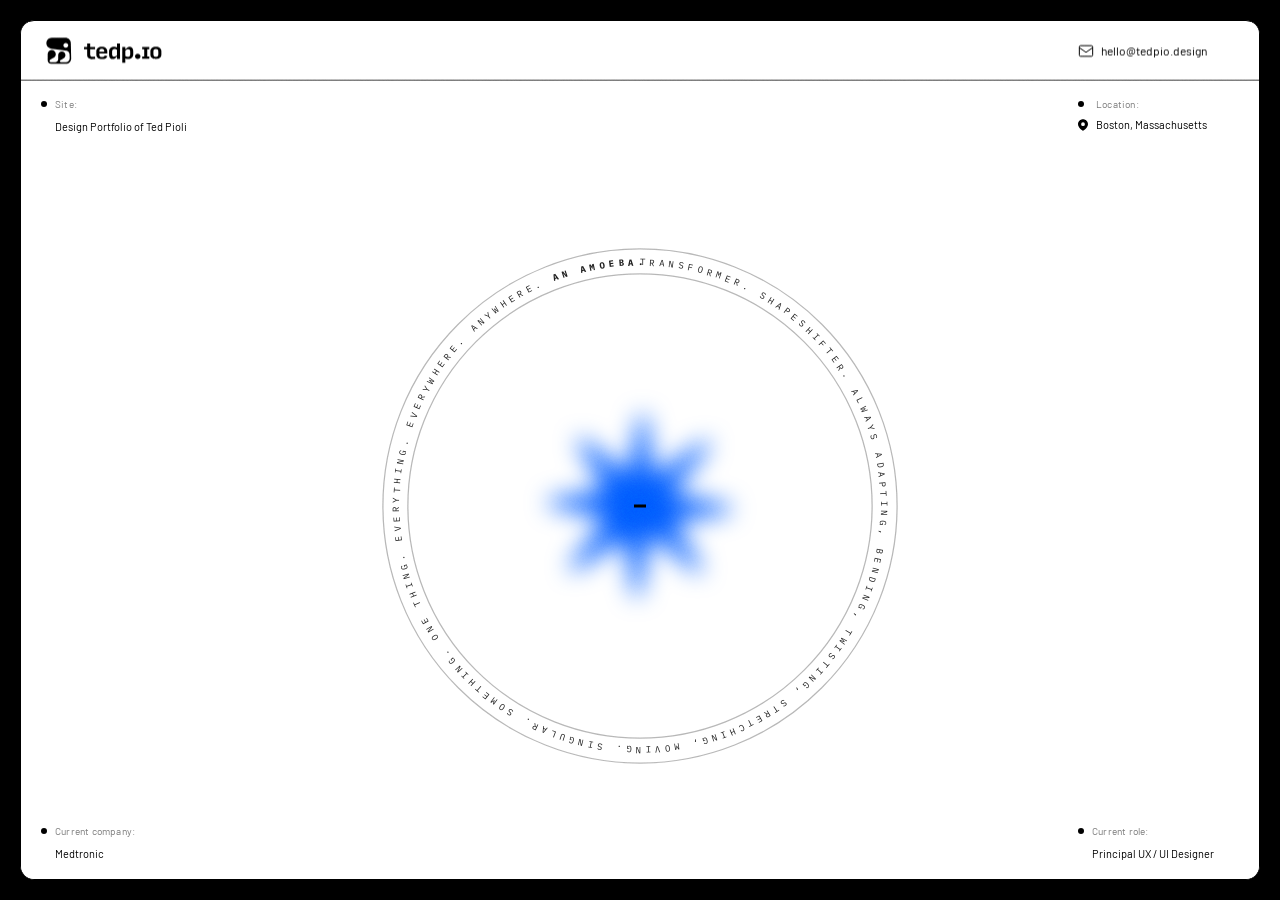
==== commit 7cd235c2: "Fix mobile UX issues and restore Barlow typography for project details. Separate project list scroll" ====
--- a/index.html
+++ b/index.html
@@ -7,10 +7,10 @@
     <link rel="preconnect" href="https://fonts.googleapis.com" />
     <link rel="preconnect" href="https://fonts.gstatic.com" crossorigin />
     <link
-      href="https://fonts.googleapis.com/css2?family=Barlow:wght@300;400;500&family=IBM+Plex+Mono:wght@300;400;500;600;700&display=swap"
+      href="https://fonts.googleapis.com/css2?family=Barlow:wght@300;400;500;700&family=IBM+Plex+Mono:wght@300;400;500&display=swap"
       rel="stylesheet"
     />
-    <link rel="stylesheet" href="styles.css?v=20250707fluid-v1" />
+    <link rel="stylesheet" href="styles.css?v=20250708barlow-project-v1" />
     <script src="theme-init.js?v=20250707cleanup-v1"></script>
   </head>
   <body class="landing-page is-bottom-banner-hidden">
@@ -251,7 +251,7 @@
     <script src="email-copy.js?v=20250707cleanup-v1"></script>
     <script src="pull-to-refresh.js?v=20250707cleanup-v1"></script>
     <script src="landing.js?v=20250707orbit-gap-v3"></script>
-    <script src="about.js?v=20250707ibm-plex-mono-v1"></script>
+    <script src="about.js?v=20250708barlow-project-v1"></script>
     <script src="copyright.js?v=20250707cleanup-v1"></script>
     <div class="site-grain" aria-hidden="true"></div>
   </body>
--- a/styles.css
+++ b/styles.css
@@ -31,8 +31,8 @@
   --font-sans: 'Barlow', system-ui, sans-serif;
   --font-mono: 'IBM Plex Mono', monospace;
   --font-project-title: 'IBM Plex Mono', monospace;
-  --font-project-detail-title: 'IBM Plex Mono', monospace;
-  --font-project-subhead: 'Saira Extra Condensed', sans-serif;
+  --font-project-detail-title: 'Barlow', system-ui, sans-serif;
+  --font-project-subhead: var(--font-sans);
   --font-family-sans: var(--font-sans);
   --font-family-display: var(--font-project-title);
   --text-size-overline: 10px;
@@ -522,8 +522,8 @@
 /* Project subhead — tall condensed display (project details only) */
 .project-intro .project-desc {
   font-family: var(--font-project-subhead);
-  font-size: calc(var(--text-size-project-subhead) * 2);
-  font-weight: 600;
+  font-size: calc(var(--text-size-project-subhead) * 1.5);
+  font-weight: var(--text-weight-medium);
   line-height: var(--text-leading-subhead);
   letter-spacing: var(--text-tracking-project-subhead);
   text-transform: uppercase;
@@ -2871,7 +2871,7 @@
 .sticky-header .project-title {
   --detail-title-size: var(--sticky-title-size);
   font-family: var(--font-project-detail-title);
-  font-weight: 700;
+  font-weight: var(--text-weight-bold);
   text-transform: uppercase;
   letter-spacing: 0.03em;
   flex: 0 1 auto;
@@ -3087,7 +3087,7 @@
 
 .project-intro .project-title {
   font-family: var(--font-project-detail-title);
-  font-weight: 700;
+  font-weight: var(--text-weight-bold);
   text-transform: uppercase;
   letter-spacing: 0.03em;
   display: block;
@@ -7245,7 +7245,7 @@
 .about-panel-right h1.about-story-title.project-title {
   margin: 0;
   font-family: var(--font-project-detail-title) !important;
-  font-weight: 700 !important;
+  font-weight: var(--text-weight-bold) !important;
   font-size: unset;
   text-transform: uppercase !important;
   letter-spacing: 0.03em !important;
@@ -7773,7 +7773,7 @@
 .profile-content .profile-name {
   margin: 0;
   font-family: var(--font-project-detail-title);
-  font-weight: 700;
+  font-weight: var(--text-weight-bold);
   text-transform: uppercase;
   letter-spacing: 0.03em;
   display: flex;
@@ -9872,7 +9872,7 @@
     line-clamp: unset !important;
     overflow: visible !important;
     font-family: var(--font-project-detail-title) !important;
-    font-weight: 700 !important;
+    font-weight: var(--text-weight-bold) !important;
     text-transform: uppercase !important;
     letter-spacing: 0.03em !important;
     line-height: 0.82 !important;
@@ -9897,6 +9897,11 @@
     margin: 6px 0 0 !important;
     white-space: normal !important;
     overflow-wrap: break-word !important;
+  }
+
+  [data-theme='light'] .about-panel-right .project-desc.about-story-subhead,
+  [data-theme='light'] .about-panel-right .about-story-subhead {
+    color: var(--text-primary) !important;
   }
 
   .about-story-title-block {
@@ -10189,6 +10194,15 @@
     outline: none;
   }
 
+  .mobile-project-nav-btn:not(.sketchbook-lightbox__nav-btn):hover,
+  .mobile-project-nav-btn:not(.sketchbook-lightbox__nav-btn):focus,
+  .mobile-project-nav-btn:not(.sketchbook-lightbox__nav-btn):focus-visible {
+    background: var(--brand-blue);
+    color: #ffffff;
+    box-shadow: 0 4px 16px rgba(0, 94, 255, 0.28);
+    outline: none;
+  }
+
   .mobile-project-nav-btn.sketchbook-lightbox__nav-btn:hover,
   .mobile-project-nav-btn.sketchbook-lightbox__nav-btn:focus-visible,
   [data-theme='light'] .mobile-project-nav-btn.sketchbook-lightbox__nav-btn:hover,
@@ -10686,6 +10700,22 @@
     display: none !important;
   }
 
+  /* About: pin close to viewport top-right while layout scrolls. */
+  .about-layer--black {
+    transform: none !important;
+    will-change: auto !important;
+  }
+
+  .about-layer--black > .about-close.header-shade-close {
+    display: flex !important;
+    position: fixed !important;
+    top: calc(12px + env(safe-area-inset-top, 0px)) !important;
+    right: calc(12px + env(safe-area-inset-right, 0px)) !important;
+    left: auto !important;
+    bottom: auto !important;
+    z-index: 140 !important;
+  }
+
   /* Profile blue-layer close: top-right of blue panel. */
   .profile-layer--blue > .profile-close.header-shade-close {
     display: flex !important;
@@ -11055,8 +11085,8 @@
 }
 
 .copyright-symbol {
-  font-family: 'IBM Plex Mono', monospace;
-  font-weight: 700;
+  font-family: 'Barlow Condensed', sans-serif;
+  font-weight: 800;
   font-size: clamp(96px, 18vw, 240px);
   line-height: 0.82;
   letter-spacing: -0.04em;
@@ -11087,8 +11117,8 @@
 }
 
 .copyright-panel-name {
-  font-family: 'IBM Plex Mono', monospace;
-  font-weight: 700;
+  font-family: 'Barlow Condensed', sans-serif;
+  font-weight: 800;
   font-size: clamp(22px, 2.4vw, 32px);
   line-height: 1;
   letter-spacing: 0.06em;
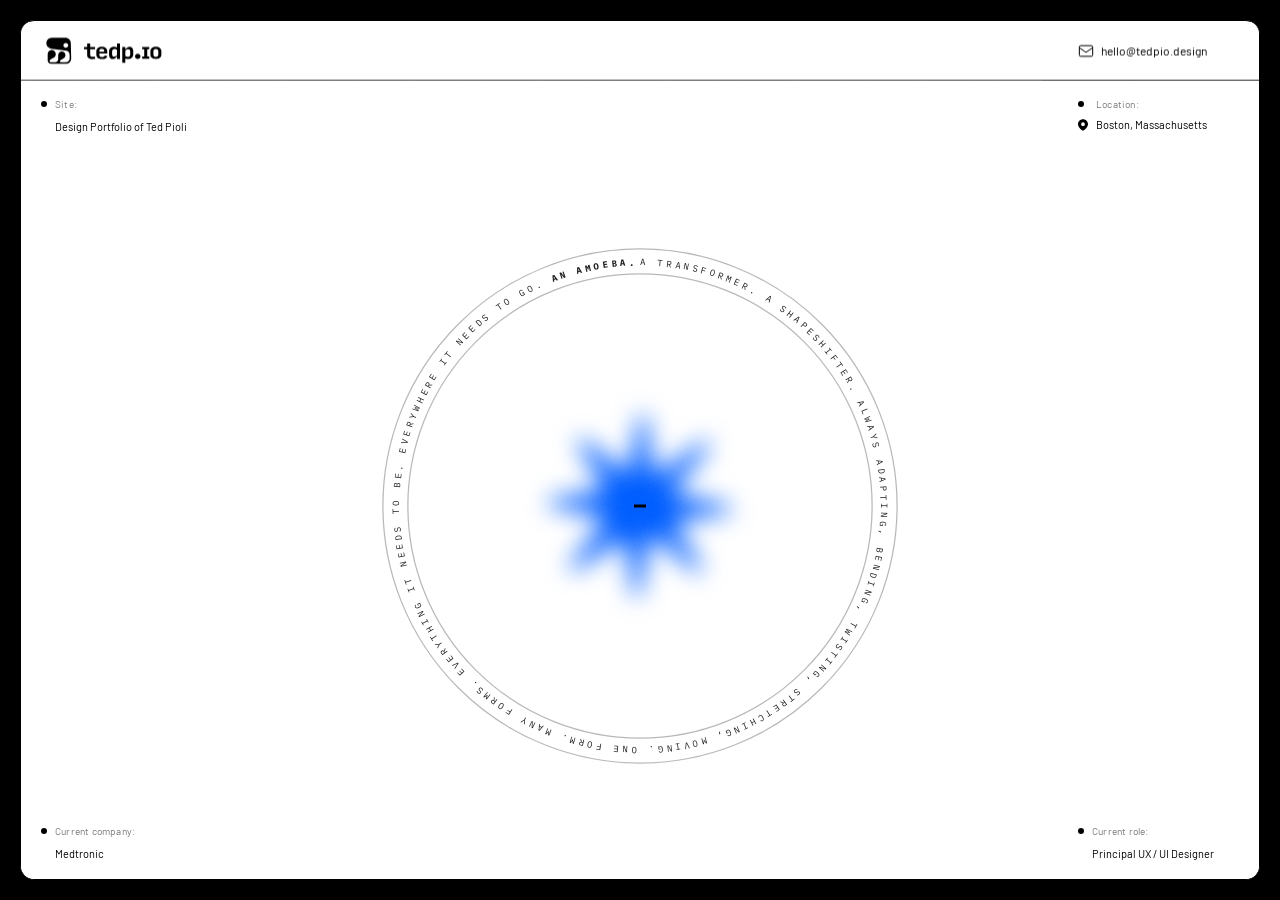
==== commit 9397c1a9: "Add self-hosted Boldine display font for large titles. Wire BoldineRegular into project detail title" ====
--- a/index.html
+++ b/index.html
@@ -10,7 +10,7 @@
       href="https://fonts.googleapis.com/css2?family=Barlow:wght@300;400;500;700&family=IBM+Plex+Mono:wght@300;400;500&display=swap"
       rel="stylesheet"
     />
-    <link rel="stylesheet" href="styles.css?v=20250708barlow-project-v1" />
+    <link rel="stylesheet" href="styles.css?v=20250728boldine-v1" />
     <script src="theme-init.js?v=20250707cleanup-v1"></script>
   </head>
   <body class="landing-page is-bottom-banner-hidden">
@@ -131,7 +131,7 @@
                 </defs>
                 <g class="landing-orbit-text-rotator">
                   <text class="landing-orbit-text" dominant-baseline="central">
-                    <textPath href="#landing-orbit-text-path" startOffset="0%" dominant-baseline="central">transformer. Shapeshifter. Always adapting, bending, twisting, stretching, moving. Singular. Something. One thing. Everything. Everywhere. Anywhere. <tspan class="landing-orbit-text-bold">An Amoeba.</tspan></textPath>
+                    <textPath href="#landing-orbit-text-path" startOffset="0%" dominant-baseline="central">A transformer. A shapeshifter. Always adapting, bending, twisting, stretching, moving. One form. Many forms. Everything it needs to be. Everywhere it needs to go. <tspan class="landing-orbit-text-bold">An Amoeba.&#160;</tspan></textPath>
                   </text>
                 </g>
               </svg>
@@ -250,8 +250,8 @@
     <script src="cursor.js?v=20250707cleanup-v1"></script>
     <script src="email-copy.js?v=20250707cleanup-v1"></script>
     <script src="pull-to-refresh.js?v=20250707cleanup-v1"></script>
-    <script src="landing.js?v=20250707orbit-gap-v3"></script>
-    <script src="about.js?v=20250708barlow-project-v1"></script>
+    <script src="landing.js?v=20250721orbit-nbsp-v2"></script>
+    <script src="about.js?v=20250728boldine-v1"></script>
     <script src="copyright.js?v=20250707cleanup-v1"></script>
     <div class="site-grain" aria-hidden="true"></div>
   </body>
--- a/styles.css
+++ b/styles.css
@@ -2,6 +2,16 @@
   box-sizing: border-box;
   margin: 0;
   padding: 0;
+}
+
+@font-face {
+  font-family: "BoldineRegular";
+  src:
+    url("assets/MyWebfontsKit/webFonts/BoldineRegular/font.woff2") format("woff2"),
+    url("assets/MyWebfontsKit/webFonts/BoldineRegular/font.woff") format("woff");
+  font-weight: 100 900;
+  font-style: normal;
+  font-display: swap;
 }
 
 :root {
@@ -30,8 +40,9 @@
   --app-shadow: 0 32px 100px rgba(0, 0, 0, 0.12);
   --font-sans: 'Barlow', system-ui, sans-serif;
   --font-mono: 'IBM Plex Mono', monospace;
+  --font-display: 'BoldineRegular', sans-serif;
   --font-project-title: 'IBM Plex Mono', monospace;
-  --font-project-detail-title: 'Barlow', system-ui, sans-serif;
+  --font-project-detail-title: var(--font-display);
   --font-project-subhead: var(--font-sans);
   --font-family-sans: var(--font-sans);
   --font-family-display: var(--font-project-title);
@@ -91,7 +102,7 @@
   --project-item-highlight-gap: 3px;
   --red-close-btn-size: 28px;
   --red-close-btn-bg: #ff0000;
-  --red-close-btn-hover-bg: color-mix(in srgb, #ffffff 16%, #ff0000);
+  --red-close-btn-hover-bg: color-mix(in srgb, #000000 16%, #ff0000);
   --red-close-btn-hover-border: color-mix(in srgb, #000000 10%, #ff0000);
   --red-close-btn-active-bg: #cc0000;
   --red-close-btn-outer-border: 0 0 0 0.5px #000000;
@@ -2851,7 +2862,7 @@
   margin: 0;
   --project-number-size: var(--sticky-project-number-size);
   box-shadow: inset 0 0 0 var(--detail-border-width) var(--sticky-header-line);
-  font-family: var(--font-sans);
+  font-family: var(--font-display);
   font-weight: 800;
   font-variant-numeric: tabular-nums;
   letter-spacing: 0.1em;
@@ -2984,7 +2995,7 @@
 }
 
 .project-intro .project-number {
-  font-family: var(--font-sans);
+  font-family: var(--font-display);
   font-weight: 800;
   color: #000000;
   letter-spacing: 0.1em;
@@ -5962,26 +5973,23 @@
     pointer-events: none;
   }
 
+  /*
+   * Shared overlay elevation only — do NOT use position:fixed here.
+   * Tablet (561–900) keeps the drawer absolute inside .app so open/close cannot
+   * paint over the black page frame. Phone (≤560) sets viewport-fixed separately.
+   */
   body:not(.sidebar-collapsed) .sidebar {
-    position: fixed;
-    top: 0;
-    left: 0;
-    right: 0;
-    bottom: auto;
-    width: 100%;
-    min-width: 0;
-    height: 100dvh;
-    max-height: 100dvh;
     opacity: 1;
     pointer-events: auto;
     box-shadow: none;
     z-index: 105;
   }
 
-  body:not(.sidebar-collapsed):not(.landing-page):not(.about-page):not(.profile-page) .header-shell {
-    transform: translateY(-100%);
-    pointer-events: none;
-  }
+  /*
+   * Overlay drawer covers header/footer inside .app — do not translate the header
+   * away. Hiding it made the underlay reappear oversized on close (header slide-back
+   * + layout refit), which read as a scale-down on the background body.
+   */
 
   .sidebar-resizer {
     display: none;
@@ -6080,6 +6088,30 @@
 
 /* Tablet / narrow: overlay projects panel — main keeps full width when panel opens */
 @media (max-width: 900px) and (min-width: 561px) {
+  :root {
+    --sidebar-mobile-panel-duration: 0.36s;
+    --sidebar-mobile-panel-ease: var(--ease-soft);
+    --sidebar-panel-content-duration: 0.22s;
+    --sidebar-panel-content-ease: var(--ease-soft);
+    --sidebar-panel-content-delay: 0.16s;
+    --sidebar-panel-content-delay-list: 0.2s;
+    --sidebar-panel-content-shift: 12px;
+  }
+
+  /*
+   * Clip LTR drawer to the framed white shell. Viewport-fixed escapes overflow and
+   * paints over the black page padding — absolute + overflow:hidden prevents that.
+   * Avoid clip-path/transform here: they would trap the fixed footer’s containing block.
+   */
+  .app,
+  .app-chrome {
+    overflow: hidden;
+  }
+
+  .app-chrome {
+    border-radius: var(--app-inner-radius);
+  }
+
   .body {
     flex-direction: column;
   }
@@ -6090,7 +6122,10 @@
     width: 0;
     min-width: 0;
     height: 0;
-    overflow: visible;
+    overflow: hidden;
+    pointer-events: none;
+    visibility: hidden;
+    transform: translateX(-100%);
   }
 
   .main {
@@ -6100,38 +6135,144 @@
     transition: none;
   }
 
+  /*
+   * Freeze underlay layout while the overlay is open. Expanding padding (and the
+   * ensuing title refit) made close reveal a larger body that then snapped smaller.
+   */
   body.sidebar-collapsed .main,
   body:not(.sidebar-collapsed) .main,
   body.sidebar-overlay-panel .main {
     flex: 1 1 100%;
     width: 100%;
     max-width: 100%;
-  }
-
-  body.sidebar-collapsed .main {
     --main-inline-padding: calc(
       var(--sidebar-reopen-tab-width) + var(--sidebar-collapsed-content-gap)
     );
   }
 
-  body:not(.sidebar-collapsed) .main,
-  body.sidebar-overlay-panel:not(.sidebar-collapsed) .main {
-    --main-inline-padding: var(--main-inline-padding-expanded);
-  }
-
   body.sidebar-collapsed .body > .sidebar-reopen-tab {
     z-index: 6;
   }
 
-  body.sidebar-collapsed .sticky-header {
+  body.sidebar-collapsed .sticky-header,
+  body:not(.sidebar-collapsed) .sticky-header {
     padding-inline: var(--main-inline-padding);
   }
 
-  body:not(.sidebar-collapsed) .sidebar {
+  /*
+   * Contained overlay: LTR drawer is absolute inside .app-chrome (never fixed).
+   * While open, .body is position:static so the panel’s containing block is
+   * .app-chrome (covers header + body + footer chrome). Phone stays full-bleed.
+   */
+  body.sidebar-mobile-panel-opening .body,
+  body.sidebar-mobile-panel-expanded .body,
+  body.sidebar-mobile-panel-closing .body,
+  body:not(.sidebar-collapsed):not(.sidebar-mobile-panel-opening):not(.sidebar-mobile-panel-closing) .body {
+    position: static;
+    overflow: visible;
+  }
+
+  body.sidebar-mobile-panel-opening .sidebar,
+  body.sidebar-mobile-panel-expanded .sidebar,
+  body.sidebar-mobile-panel-closing .sidebar,
+  body:not(.sidebar-collapsed):not(.sidebar-mobile-panel-opening):not(.sidebar-mobile-panel-closing) .sidebar {
+    position: absolute;
+    inset: 0;
+    width: auto;
+    min-width: 0;
+    height: auto;
+    max-height: none;
+    border-radius: var(--app-inner-radius);
+    overflow: hidden;
     z-index: 105;
-  }
-
-  /* Pin footer to visible viewport — in-flow flex footer was clipped on iPad Safari */
+    visibility: visible;
+    pointer-events: auto;
+    background: var(--bg-projects-panel);
+    will-change: transform;
+    transition: transform var(--sidebar-mobile-panel-duration) var(--sidebar-mobile-panel-ease);
+  }
+
+  body.sidebar-mobile-panel-opening:not(.sidebar-mobile-panel-opening-active) .sidebar {
+    transform: translateX(-100%);
+    transition: none;
+  }
+
+  body.sidebar-mobile-panel-opening.sidebar-mobile-panel-opening-active .sidebar,
+  body.sidebar-mobile-panel-expanded .sidebar,
+  body:not(.sidebar-collapsed):not(.sidebar-mobile-panel-opening):not(.sidebar-mobile-panel-closing) .sidebar {
+    transform: translateX(0);
+    transition: transform var(--sidebar-mobile-panel-duration) var(--sidebar-mobile-panel-ease);
+  }
+
+  body.sidebar-mobile-panel-closing:not(.sidebar-mobile-panel-closing-active) .sidebar {
+    transform: translateX(0);
+  }
+
+  body.sidebar-mobile-panel-closing.sidebar-mobile-panel-closing-active .sidebar {
+    transform: translateX(-100%);
+    transition: transform var(--sidebar-mobile-panel-duration) var(--sidebar-mobile-panel-ease);
+  }
+
+  /* Content catches up after the drawer panel — soft delayed ease-in */
+  body.sidebar-mobile-panel-opening:not(.sidebar-mobile-panel-opening-active) .sidebar-mobile-panel-content .filters,
+  body.sidebar-mobile-panel-opening:not(.sidebar-mobile-panel-opening-active) .sidebar-mobile-panel-content .project-list-viewport {
+    opacity: 0;
+    transform: translateX(calc(-1 * var(--sidebar-panel-content-shift)));
+    transition: none;
+  }
+
+  body.sidebar-mobile-panel-opening.sidebar-mobile-panel-opening-active .sidebar-mobile-panel-content .filters {
+    opacity: 1;
+    transform: translateX(0);
+    transition:
+      opacity var(--sidebar-panel-content-duration) var(--sidebar-panel-content-ease),
+      transform var(--sidebar-panel-content-duration) var(--sidebar-panel-content-ease);
+    transition-delay: var(--sidebar-panel-content-delay);
+  }
+
+  body.sidebar-mobile-panel-opening.sidebar-mobile-panel-opening-active .sidebar-mobile-panel-content .project-list-viewport {
+    opacity: 1;
+    transform: translateX(0);
+    transition:
+      opacity var(--sidebar-panel-content-duration) var(--sidebar-panel-content-ease),
+      transform var(--sidebar-panel-content-duration) var(--sidebar-panel-content-ease);
+    transition-delay: var(--sidebar-panel-content-delay-list);
+  }
+
+  /* Resting open: hold final content pose; keep soft transition so late catch-up can finish */
+  body.sidebar-mobile-panel-expanded .sidebar-mobile-panel-content .filters,
+  body.sidebar-mobile-panel-expanded .sidebar-mobile-panel-content .project-list-viewport,
+  body.sidebar-mobile-panel-closing:not(.sidebar-mobile-panel-closing-active) .sidebar-mobile-panel-content .filters,
+  body.sidebar-mobile-panel-closing:not(.sidebar-mobile-panel-closing-active) .sidebar-mobile-panel-content .project-list-viewport,
+  body:not(.sidebar-collapsed):not(.sidebar-mobile-panel-opening):not(.sidebar-mobile-panel-closing)
+    .sidebar-mobile-panel-content
+    .filters,
+  body:not(.sidebar-collapsed):not(.sidebar-mobile-panel-opening):not(.sidebar-mobile-panel-closing)
+    .sidebar-mobile-panel-content
+    .project-list-viewport {
+    opacity: 1;
+    transform: translateX(0);
+    transition:
+      opacity var(--sidebar-panel-content-duration) var(--sidebar-panel-content-ease),
+      transform var(--sidebar-panel-content-duration) var(--sidebar-panel-content-ease);
+    transition-delay: 0s;
+  }
+
+  body.sidebar-mobile-panel-closing.sidebar-mobile-panel-closing-active .sidebar-mobile-panel-content .filters,
+  body.sidebar-mobile-panel-closing.sidebar-mobile-panel-closing-active .sidebar-mobile-panel-content .project-list-viewport {
+    opacity: 0;
+    transform: translateX(calc(-1 * var(--sidebar-panel-content-shift)));
+    transition:
+      opacity calc(var(--sidebar-panel-content-duration) * 0.75) var(--ease-smooth),
+      transform calc(var(--sidebar-panel-content-duration) * 0.75) var(--ease-smooth);
+    transition-delay: 0s;
+  }
+
+  /*
+   * Pin footer to viewport (iPad Safari). Once fixed, it leaves .app flow/paint, so the
+   * .app border no longer wraps it — paint L/R/B chrome here to keep one continuous frame.
+   * overflow:hidden keeps bottom radius once fixed out of .app.
+   */
   body:not(.landing-page):not(.about-page):not(.profile-page) .footer-shell {
     position: fixed;
     left: var(--window-padding);
@@ -6140,8 +6281,18 @@
     width: auto;
     z-index: 102;
     border-radius: 0 0 var(--window-radius) var(--window-radius);
+    overflow: hidden;
+    border-left: var(--site-chrome-border-width) solid var(--bg-sidebar);
+    border-right: var(--site-chrome-border-width) solid var(--bg-sidebar);
+    border-bottom: var(--site-chrome-border-width) solid var(--bg-sidebar);
     /* safe-area is in bottom above — base .footer-shell padding-bottom would double it */
     padding-bottom: 0;
+  }
+
+  [data-theme='dark'] body:not(.landing-page):not(.about-page):not(.profile-page) .footer-shell {
+    border-left-color: var(--site-chrome-border);
+    border-right-color: var(--site-chrome-border);
+    border-bottom-color: var(--site-chrome-border);
   }
 
   body:not(.landing-page):not(.about-page):not(.profile-page) .footer {
@@ -6152,6 +6303,33 @@
 
   body:not(.landing-page):not(.about-page):not(.profile-page) .main {
     padding-bottom: calc(var(--footer-height) + var(--mobile-browser-ui-inset, 0px) + env(safe-area-inset-bottom, 0px) + 24px);
+  }
+}
+
+@media (max-width: 900px) and (min-width: 561px) and (prefers-reduced-motion: reduce) {
+  body.sidebar-mobile-panel-opening .sidebar,
+  body.sidebar-mobile-panel-expanded .sidebar,
+  body.sidebar-mobile-panel-closing .sidebar,
+  body:not(.sidebar-collapsed) .sidebar,
+  body.sidebar-mobile-panel-opening .sidebar-mobile-panel-content .filters,
+  body.sidebar-mobile-panel-opening .sidebar-mobile-panel-content .project-list-viewport,
+  body.sidebar-mobile-panel-opening.sidebar-mobile-panel-opening-active .sidebar-mobile-panel-content .filters,
+  body.sidebar-mobile-panel-opening.sidebar-mobile-panel-opening-active .sidebar-mobile-panel-content .project-list-viewport,
+  body.sidebar-mobile-panel-expanded .sidebar-mobile-panel-content .filters,
+  body.sidebar-mobile-panel-expanded .sidebar-mobile-panel-content .project-list-viewport,
+  body.sidebar-mobile-panel-closing .sidebar-mobile-panel-content .filters,
+  body.sidebar-mobile-panel-closing .sidebar-mobile-panel-content .project-list-viewport,
+  body.sidebar-mobile-panel-closing.sidebar-mobile-panel-closing-active .sidebar-mobile-panel-content .filters,
+  body.sidebar-mobile-panel-closing.sidebar-mobile-panel-closing-active .sidebar-mobile-panel-content .project-list-viewport {
+    transition: none !important;
+    transition-delay: 0s !important;
+    transform: none;
+    opacity: 1;
+    will-change: auto;
+  }
+
+  body.sidebar-collapsed .sidebar {
+    transform: none;
   }
 }
 
@@ -6161,8 +6339,13 @@
     --mobile-chrome-padding: 20px;
     --window-radius: 0;
     --content-radius: 0;
-    --sidebar-mobile-panel-duration: var(--sidebar-desktop-duration);
+    --sidebar-mobile-panel-duration: 0.36s;
     --sidebar-mobile-panel-ease: var(--ease-soft);
+    --sidebar-panel-content-duration: 0.22s;
+    --sidebar-panel-content-ease: var(--ease-soft);
+    --sidebar-panel-content-delay: 0.16s;
+    --sidebar-panel-content-delay-list: 0.2s;
+    --sidebar-panel-content-shift: 12px;
     --sidebar-mobile-toggle-size: 40px;
     --sticky-header-padding-block: 0;
     --sticky-header-host-stuck-top: 0px;
@@ -6242,16 +6425,9 @@
   }
 
   .header {
-    padding-inline: var(--mobile-chrome-padding);
-  }
-
-  body.sidebar-collapsed .header {
+    /* Keep underlay header frozen while the full-screen projects overlay is open */
     padding-left: 0;
-  }
-
-  body:not(.sidebar-collapsed) .header-shell {
-    transform: none;
-    pointer-events: auto;
+    padding-right: var(--mobile-chrome-padding);
   }
 
   .header .logo-part--wordmark {
@@ -6518,8 +6694,9 @@
 
   .about-layer--blue,
   .profile-layer--blue {
-    min-height: 100svh;
-    height: auto;
+    min-height: 90vh;
+    height: 90vh;
+    max-height: 90vh;
     border-radius: 0;
     box-shadow: none;
   }
@@ -6544,11 +6721,6 @@
   .profile-panel-right.custom-scrollbar-viewport {
     overflow: visible;
     max-height: none;
-  }
-
-  .about-layer--black > .about-close.header-shade-close,
-  .profile-layer--black > .profile-close.header-shade-close {
-    z-index: 140;
   }
 
   .body {
@@ -6594,6 +6766,7 @@
     display: flex;
     flex-direction: column;
     background: var(--bg-projects-panel);
+    /* Phone overlay: park off-screen left, slide in LTR (matches desktop drawer) */
     transform: translateX(-100%);
     transition: transform var(--sidebar-mobile-panel-duration) var(--sidebar-mobile-panel-ease);
     will-change: transform;
@@ -6620,24 +6793,110 @@
     z-index: 110;
   }
 
-  body.sidebar-mobile-panel-opening .sidebar {
+  body.sidebar-mobile-panel-opening:not(.sidebar-mobile-panel-opening-active) .sidebar {
     transform: translateX(-100%);
+    transition: none;
   }
 
   body.sidebar-mobile-panel-opening.sidebar-mobile-panel-opening-active .sidebar,
   body.sidebar-mobile-panel-expanded .sidebar,
   body:not(.sidebar-collapsed):not(.sidebar-mobile-panel-opening):not(.sidebar-mobile-panel-closing) .sidebar {
     transform: translateX(0);
-  }
-
-  body.sidebar-mobile-panel-closing .sidebar {
+    transition: transform var(--sidebar-mobile-panel-duration) var(--sidebar-mobile-panel-ease);
+  }
+
+  body.sidebar-mobile-panel-closing:not(.sidebar-mobile-panel-closing-active) .sidebar {
     transform: translateX(0);
   }
 
   body.sidebar-mobile-panel-closing.sidebar-mobile-panel-closing-active .sidebar {
     transform: translateX(-100%);
-  }
-
+    transition: transform var(--sidebar-mobile-panel-duration) var(--sidebar-mobile-panel-ease);
+  }
+
+  /* Content catches up after the drawer panel — soft delayed ease-in */
+  body.sidebar-mobile-panel-opening:not(.sidebar-mobile-panel-opening-active) .sidebar-mobile-panel-content .filters,
+  body.sidebar-mobile-panel-opening:not(.sidebar-mobile-panel-opening-active) .sidebar-mobile-panel-content .project-list-viewport {
+    opacity: 0;
+    transform: translateX(calc(-1 * var(--sidebar-panel-content-shift)));
+    transition: none;
+  }
+
+  body.sidebar-mobile-panel-opening.sidebar-mobile-panel-opening-active .sidebar-mobile-panel-content .filters {
+    opacity: 1;
+    transform: translateX(0);
+    transition:
+      opacity var(--sidebar-panel-content-duration) var(--sidebar-panel-content-ease),
+      transform var(--sidebar-panel-content-duration) var(--sidebar-panel-content-ease);
+    transition-delay: var(--sidebar-panel-content-delay);
+  }
+
+  body.sidebar-mobile-panel-opening.sidebar-mobile-panel-opening-active .sidebar-mobile-panel-content .project-list-viewport {
+    opacity: 1;
+    transform: translateX(0);
+    transition:
+      opacity var(--sidebar-panel-content-duration) var(--sidebar-panel-content-ease),
+      transform var(--sidebar-panel-content-duration) var(--sidebar-panel-content-ease);
+    transition-delay: var(--sidebar-panel-content-delay-list);
+  }
+
+  /* Resting open: hold final content pose; keep soft transition so late catch-up can finish */
+  body.sidebar-mobile-panel-expanded .sidebar-mobile-panel-content .filters,
+  body.sidebar-mobile-panel-expanded .sidebar-mobile-panel-content .project-list-viewport,
+  body.sidebar-mobile-panel-closing:not(.sidebar-mobile-panel-closing-active) .sidebar-mobile-panel-content .filters,
+  body.sidebar-mobile-panel-closing:not(.sidebar-mobile-panel-closing-active) .sidebar-mobile-panel-content .project-list-viewport,
+  body:not(.sidebar-collapsed):not(.sidebar-mobile-panel-opening):not(.sidebar-mobile-panel-closing)
+    .sidebar-mobile-panel-content
+    .filters,
+  body:not(.sidebar-collapsed):not(.sidebar-mobile-panel-opening):not(.sidebar-mobile-panel-closing)
+    .sidebar-mobile-panel-content
+    .project-list-viewport {
+    opacity: 1;
+    transform: translateX(0);
+    transition:
+      opacity var(--sidebar-panel-content-duration) var(--sidebar-panel-content-ease),
+      transform var(--sidebar-panel-content-duration) var(--sidebar-panel-content-ease);
+    transition-delay: 0s;
+  }
+
+  body.sidebar-mobile-panel-closing.sidebar-mobile-panel-closing-active .sidebar-mobile-panel-content .filters,
+  body.sidebar-mobile-panel-closing.sidebar-mobile-panel-closing-active .sidebar-mobile-panel-content .project-list-viewport {
+    opacity: 0;
+    transform: translateX(calc(-1 * var(--sidebar-panel-content-shift)));
+    transition:
+      opacity calc(var(--sidebar-panel-content-duration) * 0.75) var(--ease-smooth),
+      transform calc(var(--sidebar-panel-content-duration) * 0.75) var(--ease-smooth);
+    transition-delay: 0s;
+  }
+}
+
+@media (max-width: 560px) and (prefers-reduced-motion: reduce) {
+  .sidebar,
+  body.sidebar-mobile-panel-opening .sidebar-mobile-panel-content .filters,
+  body.sidebar-mobile-panel-opening .sidebar-mobile-panel-content .project-list-viewport,
+  body.sidebar-mobile-panel-opening.sidebar-mobile-panel-opening-active .sidebar-mobile-panel-content .filters,
+  body.sidebar-mobile-panel-opening.sidebar-mobile-panel-opening-active .sidebar-mobile-panel-content .project-list-viewport,
+  body.sidebar-mobile-panel-expanded .sidebar-mobile-panel-content .filters,
+  body.sidebar-mobile-panel-expanded .sidebar-mobile-panel-content .project-list-viewport,
+  body.sidebar-mobile-panel-closing .sidebar-mobile-panel-content .filters,
+  body.sidebar-mobile-panel-closing .sidebar-mobile-panel-content .project-list-viewport,
+  body.sidebar-mobile-panel-closing.sidebar-mobile-panel-closing-active .sidebar-mobile-panel-content .filters,
+  body.sidebar-mobile-panel-closing.sidebar-mobile-panel-closing-active .sidebar-mobile-panel-content .project-list-viewport {
+    transition: none !important;
+    transition-delay: 0s !important;
+    will-change: auto;
+  }
+
+  body.sidebar-mobile-panel-opening .sidebar-mobile-panel-content .filters,
+  body.sidebar-mobile-panel-opening .sidebar-mobile-panel-content .project-list-viewport,
+  body.sidebar-mobile-panel-closing.sidebar-mobile-panel-closing-active .sidebar-mobile-panel-content .filters,
+  body.sidebar-mobile-panel-closing.sidebar-mobile-panel-closing-active .sidebar-mobile-panel-content .project-list-viewport {
+    opacity: 1;
+    transform: none;
+  }
+}
+
+@media (max-width: 560px) {
   .sidebar-mobile-panel-content {
     display: flex;
     flex-direction: column;
@@ -7057,8 +7316,9 @@
   flex-direction: column;
   min-height: 0;
   overflow: hidden;
-  will-change: transform;
-  transform: translateX(0);
+  /* Avoid translateX(0)/will-change trapping position:fixed close to the layer */
+  will-change: auto;
+  transform: none;
   --about-slide-offset: -105%;
 }
 
@@ -7085,18 +7345,21 @@
 .is-about-enter-pending .about-layer {
   transform: translateX(var(--about-slide-offset));
   transition: none;
+  will-change: transform;
 }
 
 /* Enter from left: blue leads, black follows (reverse of exit) */
 .is-about-entering .about-layer--blue {
   transform: translateX(0);
   transition: transform var(--about-slide-duration) var(--about-slide-ease);
+  will-change: transform;
   z-index: 3;
 }
 
 .is-about-entering .about-layer--black {
   transform: translateX(0);
   transition: transform var(--about-slide-duration) var(--about-slide-ease);
+  will-change: transform;
   z-index: 1;
 }
 
@@ -7104,12 +7367,14 @@
 .is-about-exiting .about-layer--blue {
   transform: translateX(var(--about-slide-offset-exit));
   transition: transform var(--about-slide-duration) var(--about-slide-ease);
+  will-change: transform;
   z-index: 3;
 }
 
 .is-about-exiting .about-layer--black {
   transform: translateX(var(--about-slide-offset));
   transition: transform var(--about-slide-duration) var(--about-slide-ease);
+  will-change: transform;
   z-index: 1;
 }
 
@@ -7236,8 +7501,9 @@
 }
 
 body.is-about-layout-measuring .about-layer {
-  transform: translateX(0) !important;
+  transform: none !important;
   transition: none !important;
+  will-change: auto !important;
 }
 
 .about-panel-right h1.about-story-title,
@@ -7384,13 +7650,46 @@
   margin-bottom: 8px;
 }
 
-.about-layer--black > .about-close.header-shade-close,
-.profile-layer--black > .profile-close.header-shade-close {
+/*
+ * Close lives inside the sliding panels (not a parallel full-width chrome).
+ * Desktop: content (black) panel — top-right of the story card.
+ * Stacked ≤900px: hero (blue) panel — top-right above the blue block, no bottom-row snap.
+ * translateX % is relative to the transformed element; hosting inside the panel
+ * keeps the X locked to that panel’s enter/exit motion.
+ */
+.about-layer--black > .about-close--content.header-shade-close,
+.profile-layer--black > .profile-close--content.header-shade-close,
+.about-layer--blue > .about-close--hero.header-shade-close,
+.profile-layer--blue > .profile-close--hero.header-shade-close {
   position: absolute;
   top: calc(12px + env(safe-area-inset-top, 0px));
   right: calc(12px + env(safe-area-inset-right, 0px));
   left: auto;
   bottom: auto;
+  z-index: 140;
+  pointer-events: auto;
+}
+
+.about-layer--black > .about-close--content.header-shade-close,
+.profile-layer--black > .profile-close--content.header-shade-close {
+  display: flex;
+}
+
+.about-layer--blue > .about-close--hero.header-shade-close,
+.profile-layer--blue > .profile-close--hero.header-shade-close {
+  display: none;
+}
+
+@media (max-width: 900px) {
+  .about-layer--black > .about-close--content.header-shade-close,
+  .profile-layer--black > .profile-close--content.header-shade-close {
+    display: none;
+  }
+
+  .about-layer--blue > .about-close--hero.header-shade-close,
+  .profile-layer--blue > .profile-close--hero.header-shade-close {
+    display: flex;
+  }
 }
 
 .about-close.header-shade-close {
@@ -7421,33 +7720,79 @@
 }
 
 @media (max-width: 900px) and (min-width: 561px) {
+  /* Stacked 1-col: animate and rest in the same orientation (no post-enter snap) */
+  body.about-page > .page-wrapper > .app.app--about,
+  body.profile-page > .page-wrapper > .app.app--profile {
+    height: 100%;
+    min-height: 0;
+    overflow: hidden;
+  }
+
+  .about-layout {
+    display: flex;
+    flex-direction: column;
+    height: 100%;
+    max-height: 100%;
+    overflow-x: hidden;
+    overflow-y: auto;
+    -webkit-overflow-scrolling: touch;
+  }
+
   .about-layer {
+    position: relative;
+    top: auto;
+    bottom: auto;
+    left: auto;
+    right: auto;
     width: 100%;
-    height: 50%;
+    height: auto;
+    min-height: 0;
+    overflow: visible;
+    --about-slide-offset: -115%;
   }
 
   .about-layer--blue {
-    top: 0;
-    left: 0;
+    order: -1;
+    flex-shrink: 0;
     width: 100%;
-    height: calc(50% + 2px);
+    height: 90vh;
+    min-height: 90vh;
+    max-height: 90vh;
+    overflow: hidden;
     border-radius: 0;
+    box-shadow: none;
+    --about-slide-offset: -115%;
+    --about-slide-offset-exit: -115%;
   }
 
   .about-layer--black {
-    top: 50%;
-    left: 0;
+    order: 1;
+    flex-shrink: 0;
+    top: auto;
+    left: auto;
+    width: 100%;
     --about-slide-offset: -115%;
     border-radius: 0;
-    box-shadow: 0 -4px 24px rgba(0, 0, 0, 0.35);
+    box-shadow: none;
   }
 
   [data-theme='light'] .about-layer--black {
     box-shadow: none;
   }
 
+  .about-layer--black > .custom-scrollbar-wrap {
+    flex: none;
+    min-height: 0;
+  }
+
   .about-panel-left {
     min-height: 0;
+  }
+
+  .about-panel-right,
+  .about-panel-right.custom-scrollbar-viewport {
+    overflow: visible;
+    max-height: none;
   }
 
   .about-panel-right .project-text {
@@ -7536,8 +7881,9 @@
   flex-direction: column;
   min-height: 0;
   overflow: hidden;
-  will-change: transform;
-  transform: translateX(0);
+  /* Avoid translateX(0)/will-change trapping position:fixed close to the layer */
+  will-change: auto;
+  transform: none;
   --profile-slide-offset: 105%;
 }
 
@@ -7573,18 +7919,21 @@
 .is-profile-enter-pending .profile-layer {
   transform: translateX(var(--profile-slide-offset));
   transition: none;
+  will-change: transform;
 }
 
 /* Enter from right: blue panel leads, black follows (reverse of exit) */
 .is-profile-entering .profile-layer--blue {
   transform: translateX(0);
   transition: transform var(--profile-slide-duration) var(--profile-slide-ease);
+  will-change: transform;
   z-index: 3;
 }
 
 .is-profile-entering .profile-layer--black {
   transform: translateX(0);
   transition: transform var(--profile-slide-duration) var(--profile-slide-ease);
+  will-change: transform;
   z-index: 1;
 }
 
@@ -7592,12 +7941,14 @@
 .is-profile-exiting .profile-layer--blue {
   transform: translateX(var(--profile-slide-offset-exit));
   transition: transform var(--profile-slide-duration) var(--profile-slide-ease);
+  will-change: transform;
   z-index: 3;
 }
 
 .is-profile-exiting .profile-layer--black {
   transform: translateX(var(--profile-slide-offset));
   transition: transform var(--profile-slide-duration) var(--profile-slide-ease);
+  will-change: transform;
   z-index: 1;
 }
 
@@ -8149,34 +8500,70 @@
     inset: 0;
   }
 
+  /* Stacked 1-col: animate and rest in the same orientation (no post-enter snap) */
+  .profile-layout {
+    display: flex;
+    flex-direction: column;
+    height: 100%;
+    max-height: 100%;
+    overflow-x: hidden;
+    overflow-y: auto;
+    -webkit-overflow-scrolling: touch;
+  }
+
   .profile-layer {
+    position: relative;
+    top: auto;
+    bottom: auto;
+    left: auto;
+    right: auto;
     width: 100%;
-    height: 50%;
+    height: auto;
+    min-height: 0;
+    overflow: visible;
+    --profile-slide-offset: 115%;
   }
 
   .profile-layer--blue {
-    top: 0;
-    left: 0;
+    order: -1;
+    flex-shrink: 0;
+    top: auto;
+    left: auto;
     width: 100%;
-    height: calc(50% + 2px);
+    height: 90vh;
+    min-height: 90vh;
+    max-height: 90vh;
+    overflow: hidden;
     border-radius: 0;
+    box-shadow: none;
+    --profile-slide-offset: 115%;
+    --profile-slide-offset-exit: 115%;
   }
 
   .profile-layer--black {
-    top: 50%;
-    left: 0;
+    order: 1;
+    flex-shrink: 0;
+    top: auto;
+    left: auto;
+    width: 100%;
     --profile-slide-offset: 115%;
     border-radius: 0;
-    box-shadow: 0 -4px 24px rgba(0, 0, 0, 0.35);
+    box-shadow: none;
   }
 
   [data-theme='light'] .profile-layer--black {
     box-shadow: none;
   }
 
-  .profile-layer--blue,
-  .profile-layer--black {
-    border-radius: 0;
+  .profile-layer--black > .custom-scrollbar-wrap {
+    flex: none;
+    min-height: 0;
+  }
+
+  .profile-panel-right,
+  .profile-panel-right.custom-scrollbar-viewport {
+    overflow: visible;
+    max-height: none;
   }
 
   .profile-portrait-stack {
@@ -9697,8 +10084,9 @@
 
   .about-layer--blue,
   .profile-layer--blue {
-    min-height: 100svh !important;
-    height: auto !important;
+    min-height: 90vh !important;
+    height: 90vh !important;
+    max-height: 90vh !important;
     box-shadow: none !important;
     border-radius: 0 !important;
   }
@@ -9723,11 +10111,6 @@
   .profile-panel-right.custom-scrollbar-viewport {
     overflow: visible !important;
     max-height: none !important;
-  }
-
-  .about-layer--black > .about-close.header-shade-close,
-  .profile-layer--black > .profile-close.header-shade-close {
-    z-index: 140 !important;
   }
 
   body.about-page .page-wrapper,
@@ -10369,125 +10752,8 @@
   }
 }
 
-/* About/profile slide animations — restore horizontal geometry when responsive layout overrides stack panels (tablet only; mobile stays stacked) */
-@media (max-width: 900px) and (min-width: 561px) {
-  body.is-about-enter-pending .about-layout,
-  body.is-about-entering .about-layout,
-  body.is-about-exiting .about-layout,
-  body.is-profile-enter-pending .profile-layout,
-  body.is-profile-entering .profile-layout,
-  body.is-profile-exiting .profile-layout,
-  body.about-page.is-about-enter-pending .about-layout,
-  body.about-page.is-about-entering .about-layout,
-  body.about-page.is-about-exiting .about-layout,
-  body.profile-page.is-profile-enter-pending .profile-layout,
-  body.profile-page.is-profile-entering .profile-layout,
-  body.profile-page.is-profile-exiting .profile-layout {
-    display: block !important;
-    flex-direction: unset !important;
-  }
-
-  body.is-about-enter-pending .about-layer,
-  body.is-about-entering .about-layer,
-  body.is-about-exiting .about-layer,
-  body.is-profile-enter-pending .profile-layer,
-  body.is-profile-entering .profile-layer,
-  body.is-profile-exiting .profile-layer,
-  body.about-page.is-about-enter-pending .about-layer,
-  body.about-page.is-about-entering .about-layer,
-  body.about-page.is-about-exiting .about-layer,
-  body.profile-page.is-profile-enter-pending .profile-layer,
-  body.profile-page.is-profile-entering .profile-layer,
-  body.profile-page.is-profile-exiting .profile-layer {
-    position: absolute !important;
-    top: 0 !important;
-    bottom: 0 !important;
-    left: auto !important;
-    right: auto !important;
-    width: 50% !important;
-    height: auto !important;
-    min-height: 0 !important;
-    overflow: hidden !important;
-    opacity: 1 !important;
-    order: unset !important;
-    flex-shrink: unset !important;
-    transform: translateX(var(--about-slide-offset, var(--profile-slide-offset, 0)));
-  }
-
-  body.is-about-enter-pending .about-layer--blue,
-  body.is-about-entering .about-layer--blue,
-  body.is-about-exiting .about-layer--blue,
-  body.about-page.is-about-enter-pending .about-layer--blue,
-  body.about-page.is-about-entering .about-layer--blue,
-  body.about-page.is-about-exiting .about-layer--blue {
-    left: 0 !important;
-    width: calc(50% + 2px) !important;
-    --about-slide-offset: -210%;
-  }
-
-  body.is-about-enter-pending .about-layer--black,
-  body.is-about-entering .about-layer--black,
-  body.is-about-exiting .about-layer--black,
-  body.about-page.is-about-enter-pending .about-layer--black,
-  body.about-page.is-about-entering .about-layer--black,
-  body.about-page.is-about-exiting .about-layer--black {
-    left: 50% !important;
-    top: 0 !important;
-    width: 50% !important;
-    --about-slide-offset: -215%;
-  }
-
-  body.is-profile-enter-pending .profile-layer--blue,
-  body.is-profile-entering .profile-layer--blue,
-  body.is-profile-exiting .profile-layer--blue,
-  body.profile-page.is-profile-enter-pending .profile-layer--blue,
-  body.profile-page.is-profile-entering .profile-layer--blue,
-  body.profile-page.is-profile-exiting .profile-layer--blue {
-    left: 0 !important;
-    width: calc(50% + 2px) !important;
-    --profile-slide-offset: 210%;
-  }
-
-  body.is-profile-enter-pending .profile-layer--black,
-  body.is-profile-entering .profile-layer--black,
-  body.is-profile-exiting .profile-layer--black,
-  body.profile-page.is-profile-enter-pending .profile-layer--black,
-  body.profile-page.is-profile-entering .profile-layer--black,
-  body.profile-page.is-profile-exiting .profile-layer--black {
-    left: 50% !important;
-    top: 0 !important;
-    width: 50% !important;
-    --profile-slide-offset: 215%;
-  }
-
-  body.is-about-entering .about-layer,
-  body.is-profile-entering .profile-layer,
-  body.about-page.is-about-entering .about-layer,
-  body.profile-page.is-profile-entering .profile-layer {
-    transform: translateX(0) !important;
-  }
-
-  body.is-about-exiting .about-layer--blue,
-  body.about-page.is-about-exiting .about-layer--blue {
-    transform: translateX(var(--about-slide-offset-exit, -210%)) !important;
-  }
-
-  body.is-profile-exiting .profile-layer--blue,
-  body.profile-page.is-profile-exiting .profile-layer--blue {
-    transform: translateX(var(--profile-slide-offset-exit, 210%)) !important;
-  }
-
-  body.is-about-enter-pending .about-layer,
-  body.is-profile-enter-pending .profile-layer,
-  body.about-page.is-about-enter-pending .about-layer,
-  body.profile-page.is-profile-enter-pending .profile-layer {
-    transition: none !important;
-  }
-
-}
-
-/* Mobile about/profile — keep vertical stack during enter/exit (no horizontal layout snap) */
-@media (max-width: 560px) {
+/* Stacked about/profile (≤900px) — keep 1-col / 2-row geometry during enter/exit (no 2-col snap) */
+@media (max-width: 900px) {
   body.is-about-enter-pending .about-layout,
   body.is-about-entering .about-layout,
   body.is-about-exiting .about-layout,
@@ -10525,7 +10791,6 @@
     height: auto !important;
     min-height: 0 !important;
     overflow: visible !important;
-    order: unset !important;
     flex-shrink: unset !important;
   }
 
@@ -10541,8 +10806,12 @@
   body.profile-page.is-profile-enter-pending .profile-layer--blue,
   body.profile-page.is-profile-entering .profile-layer--blue,
   body.profile-page.is-profile-exiting .profile-layer--blue {
-    min-height: 100svh !important;
+    height: 90vh !important;
+    min-height: 90vh !important;
+    max-height: 90vh !important;
+    overflow: hidden !important;
     order: -1 !important;
+    flex-shrink: 0 !important;
     box-shadow: none !important;
   }
 
@@ -10559,6 +10828,7 @@
   body.profile-page.is-profile-entering .profile-layer--black,
   body.profile-page.is-profile-exiting .profile-layer--black {
     order: 1 !important;
+    flex-shrink: 0 !important;
     box-shadow: none !important;
   }
 }
@@ -10688,46 +10958,19 @@
   }
 }
 
-/* Mobile about/profile — fixed close at viewport top-right (black panel is below blue stack) */
-@media (max-width: 560px) {
-  /* Profile: black-layer close hidden on mobile stack (blue layer hosts close). */
-  .profile-layer--black > .profile-close.header-shade-close {
-    display: none !important;
-  }
-
-  /* About the Logo: single close on black (right) panel only. */
-  .about-layer--blue > .about-close.header-shade-close {
-    display: none !important;
-  }
-
-  /* About: pin close to viewport top-right while layout scrolls. */
-  .about-layer--black {
-    transform: none !important;
-    will-change: auto !important;
-  }
-
-  .about-layer--black > .about-close.header-shade-close {
-    display: flex !important;
-    position: fixed !important;
-    top: calc(12px + env(safe-area-inset-top, 0px)) !important;
-    right: calc(12px + env(safe-area-inset-right, 0px)) !important;
-    left: auto !important;
-    bottom: auto !important;
-    z-index: 140 !important;
-  }
-
-  /* Profile blue-layer close: top-right of blue panel. */
-  .profile-layer--blue > .profile-close.header-shade-close {
-    display: flex !important;
-    position: absolute !important;
-    top: calc(12px + env(safe-area-inset-top, 0px)) !important;
-    right: calc(12px + env(safe-area-inset-right, 0px)) !important;
-    left: auto !important;
-    bottom: auto !important;
-    z-index: 140 !important;
-  }
-
-  /* Full-page scroll: layout scrolls stacked blue + black; black panel grows with content. */
+/* About/profile — layer-hosted red X (inherits panel slide; inset from frame) */
+.about-layer > .about-close.header-shade-close,
+.profile-layer > .profile-close.header-shade-close {
+  position: absolute !important;
+  top: calc(12px + env(safe-area-inset-top, 0px)) !important;
+  right: calc(12px + env(safe-area-inset-right, 0px)) !important;
+  left: auto !important;
+  bottom: auto !important;
+  z-index: 140 !important;
+}
+
+/* Stacked: full-page scroll for blue + black content */
+@media (max-width: 900px) {
   .about-panel-right,
   .profile-panel-right,
   .about-panel-right.custom-scrollbar-viewport,
@@ -10748,13 +10991,6 @@
 
   .about-layer--black > .custom-scrollbar-wrap > .custom-scrollbar-rail,
   .profile-layer--black > .custom-scrollbar-wrap > .custom-scrollbar-rail {
-    display: none !important;
-  }
-}
-
-@media (min-width: 561px) {
-  .about-layer--blue > .about-close.header-shade-close,
-  .profile-layer--blue > .profile-close.header-shade-close {
     display: none !important;
   }
 }
@@ -11085,7 +11321,7 @@
 }
 
 .copyright-symbol {
-  font-family: 'Barlow Condensed', sans-serif;
+  font-family: var(--font-display);
   font-weight: 800;
   font-size: clamp(96px, 18vw, 240px);
   line-height: 0.82;
@@ -11117,7 +11353,7 @@
 }
 
 .copyright-panel-name {
-  font-family: 'Barlow Condensed', sans-serif;
+  font-family: var(--font-display);
   font-weight: 800;
   font-size: clamp(22px, 2.4vw, 32px);
   line-height: 1;
@@ -11241,15 +11477,6 @@
   body.copyright-page .page-wrapper {
     height: 100dvh;
     min-height: 100dvh;
-  }
-
-  .copyright-stage .app--copyright,
-  .app--copyright {
-    border-radius: 0;
-  }
-
-  .copyright-layout {
-    border-radius: 0;
   }
 
   .copyright-stage-inner {
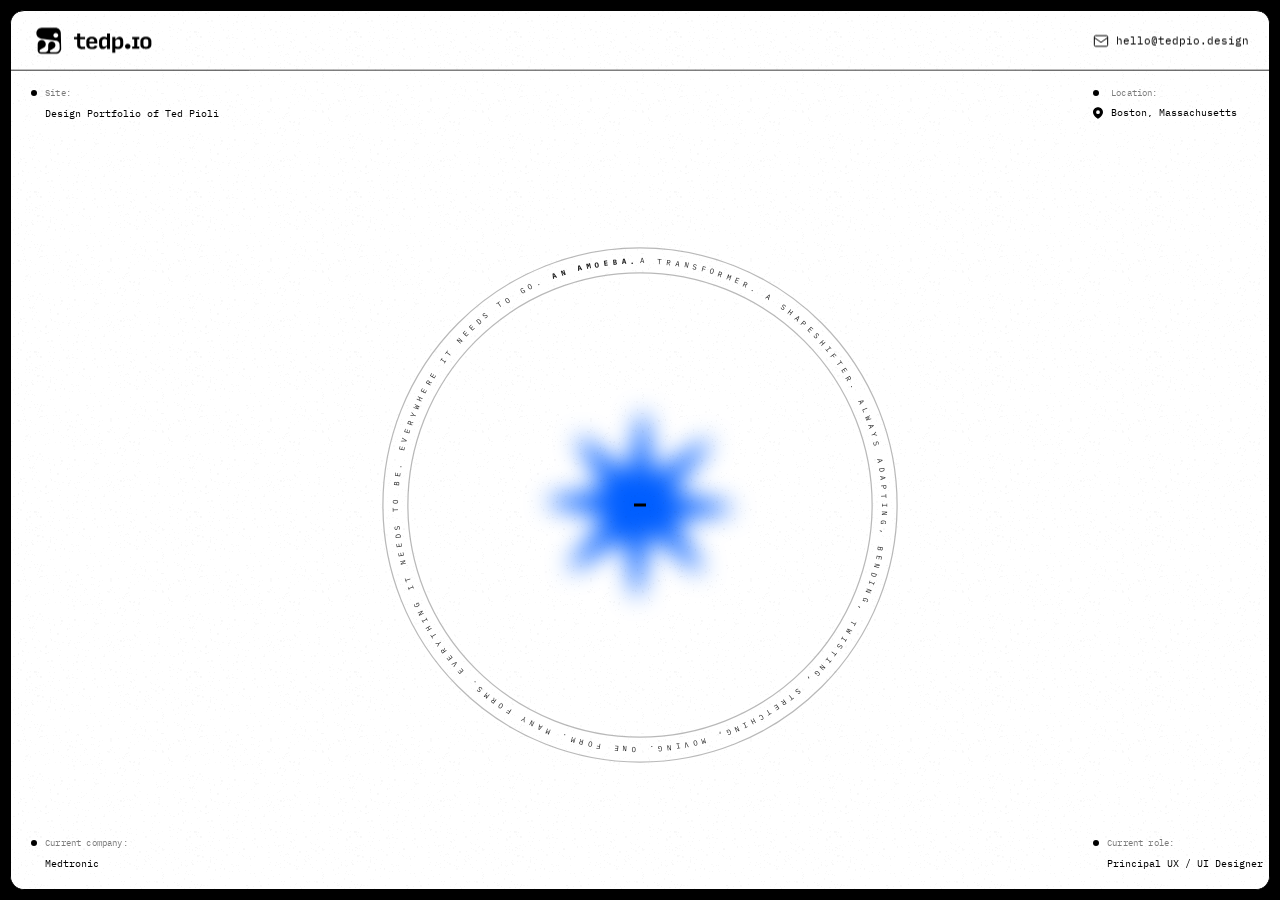
==== commit 7e52ce75: "Polish portfolio UI with theme pill switch, row-hover info tooltips, filter pills, site grain frames" ====
--- a/index.html
+++ b/index.html
@@ -7,10 +7,10 @@
     <link rel="preconnect" href="https://fonts.googleapis.com" />
     <link rel="preconnect" href="https://fonts.gstatic.com" crossorigin />
     <link
-      href="https://fonts.googleapis.com/css2?family=Barlow:wght@300;400;500;700&family=IBM+Plex+Mono:wght@300;400;500&display=swap"
+      href="https://fonts.googleapis.com/css2?family=IBM+Plex+Mono:wght@300;400;500;700&display=swap"
       rel="stylesheet"
     />
-    <link rel="stylesheet" href="styles.css?v=20250728boldine-v1" />
+    <link rel="stylesheet" href="styles.css?v=20260728filter-pill-inset-v1" />
     <script src="theme-init.js?v=20250707cleanup-v1"></script>
   </head>
   <body class="landing-page is-bottom-banner-hidden">
@@ -245,14 +245,19 @@
     <div class="about-stage" id="about-stage" hidden aria-hidden="true"></div>
     <div class="copyright-stage" id="copyright-stage" hidden aria-hidden="true"></div>
 
-    <script src="shared.js?v=20250707cleanup-v1"></script>
+    <script src="shared.js?v=20250728copyright-amoeba-v1"></script>
     <script src="fluid-ripple.js?v=20250707fluid-v1"></script>
     <script src="cursor.js?v=20250707cleanup-v1"></script>
     <script src="email-copy.js?v=20250707cleanup-v1"></script>
     <script src="pull-to-refresh.js?v=20250707cleanup-v1"></script>
-    <script src="landing.js?v=20250721orbit-nbsp-v2"></script>
+    <script src="landing.js?v=20250728copyright-amoeba-v1"></script>
     <script src="about.js?v=20250728boldine-v1"></script>
-    <script src="copyright.js?v=20250707cleanup-v1"></script>
-    <div class="site-grain" aria-hidden="true"></div>
+    <script src="copyright.js?v=20250728copyright-amoeba-dark-v2"></script>
+    <div class="site-grain" aria-hidden="true">
+      <span class="site-grain__frame"></span>
+      <span class="site-grain__frame"></span>
+      <span class="site-grain__frame"></span>
+      <span class="site-grain__frame"></span>
+    </div>
   </body>
 </html>
--- a/styles.css
+++ b/styles.css
@@ -36,29 +36,31 @@
   --app-border: rgba(0, 0, 0, 0.06);
   --project-number-bg: rgba(0, 0, 0, 0.02);
   --project-number-border: rgba(0, 0, 0, 0.12);
-  --project-number-radius: 6px;
+  --project-number-radius: 0;
   --app-shadow: 0 32px 100px rgba(0, 0, 0, 0.12);
-  --font-sans: 'Barlow', system-ui, sans-serif;
+  --font-sans: 'IBM Plex Mono', monospace;
   --font-mono: 'IBM Plex Mono', monospace;
   --font-display: 'BoldineRegular', sans-serif;
+  --font-display-tracking: -0.03em;
   --font-project-title: 'IBM Plex Mono', monospace;
   --font-project-detail-title: var(--font-display);
   --font-project-subhead: var(--font-sans);
   --font-family-sans: var(--font-sans);
   --font-family-display: var(--font-project-title);
-  --text-size-overline: 10px;
-  --text-size-caption-sm: 9px;
-  --text-size-caption: 11px;
-  --text-size-ui-sm: 12px;
-  --text-size-ui: 13px;
-  --text-size-heading: calc(12px * 1.35);
-  --text-size-subtitle: calc(12px * 1.625);
-  --text-size-project-subhead: clamp(20px, 1.35vw + 14px, 28px);
+  /* Mono scale: each step is 1pt smaller than the previous px values */
+  --text-size-overline: calc(10px - 1pt);
+  --text-size-caption-sm: calc(9px - 1pt);
+  --text-size-caption: calc(11px - 1pt);
+  --text-size-ui-sm: calc(12px - 1pt);
+  --text-size-ui: calc(13px - 1pt);
+  --text-size-heading: calc(12px * 1.35 - 1pt);
+  --text-size-subtitle: calc(12px * 1.625 - 1pt);
+  --text-size-project-subhead: calc(clamp(20px, 1.35vw + 14px, 28px) - 1pt);
   --text-leading-subhead: 1.32;
-  --text-size-prose: calc(13px * 2.25);
-  --text-size-title: clamp(28px, 5vw, calc(19px * 4));
-  --text-size-list: calc(12px * 1.35 - 3px);
-  --text-size-list-meta: calc(10px * 1.2);
+  --text-size-prose: calc(13px * 2.25 - 1pt);
+  --text-size-title: calc(clamp(28px, 5vw, calc(19px * 4)) - 1pt);
+  --text-size-list: calc(12px * 1.35 - 3px - 1pt);
+  --text-size-list-meta: calc(10px * 1.2 - 1pt);
   --text-leading-tight: 1.1;
   --text-leading-snug: 1.15;
   --text-leading-prose: 1.35;
@@ -116,7 +118,7 @@
   --header-height: calc(52px * 1.125);
   --header-padding-inline: 20px;
   --footer-height: calc(44px * 1.125 + 8px);
-  --window-padding: 20px;
+  --window-padding: 10px;
   --window-radius: 14px;
   --app-inner-radius: calc(var(--window-radius) - var(--site-chrome-border-width));
   --metadata-group-radius: 14px;
@@ -161,14 +163,14 @@
   --theme-card-gap: 10px;
   --theme-card-radius: 8px;
   --sticky-header-padding-block: 0;
-  --sticky-header-chrome-pad-top: 6px;
-  --sticky-header-chrome-pad-bottom: 8px;
+  --sticky-header-chrome-pad-top: 7px;
+  --sticky-header-chrome-pad-bottom: 7px;
   --sticky-header-chrome-pad-block: var(--sticky-header-chrome-pad-top);
   --sticky-header-main-pad-block: var(--sticky-header-chrome-pad-top);
   --sticky-header-row-gap: 5px;
   --sticky-header-align-height: 68px;
   --sticky-header-host-stuck-top: -20px;
-  --sticky-project-number-size: 40px;
+  --sticky-project-number-size: 48px;
   --sticky-header-main-row-height: calc(
     var(--sticky-header-chrome-pad-top)
     + var(--sticky-project-number-size)
@@ -194,15 +196,17 @@
   --fluid-ripple-z-index: 99998;
   --fluid-ripple-opacity: 0.72;
   --fluid-ripple-blend-mode: soft-light;
-  --grain-opacity: 0.38;
-  --grain-blend-mode: soft-light;
-  --grain-tile-size: 128px;
+  --grain-opacity: 0.24;
+  --grain-blend-mode: multiply;
+  --grain-tile-size: 160px;
+  --grain-flicker-duration: 2.2s;
 }
 
 [data-theme='dark'] {
   --tooltip-bg: #000000;
   --tooltip-color: #ffffff;
   --tooltip-border: rgba(255, 255, 255, 0.12);
+  --bg-page: #ffffff;
   --bg-app: #000000;
   --bg-header: #000000;
   --bg-sidebar: #000000;
@@ -220,7 +224,8 @@
   --app-border: rgba(255, 255, 255, 0.04);
   --project-number-bg: rgba(255, 255, 255, 0.02);
   --project-number-border: rgba(255, 255, 255, 0.12);
-  --app-shadow: 0 32px 100px rgba(0, 0, 0, 0.4);
+  /* No dark drop-shadow: it grays the pure-white letterbox around .app */
+  --app-shadow: none;
   --divider-color: rgba(255, 255, 255, 0.08);
   --divider-hover: rgba(255, 255, 255, 0.22);
   --brand-green: #00c05a;
@@ -231,7 +236,7 @@
   --window-border: var(--border);
   --site-chrome-border: #ffffff;
   --project-list-fade-color: rgba(0, 0, 0, 0.35);
-  --grain-opacity: 0.48;
+  --grain-opacity: 0.4;
   --grain-blend-mode: soft-light;
   --project-item-tag-border: #ffffff;
   --project-item-tag-shadow: none;
@@ -288,16 +293,18 @@
   --project-list-text-size: var(--text-size-list);
   --project-list-fade-color: rgba(0, 0, 0, 0.1);
   --hero-placeholder-bg: rgba(0, 0, 0, 0.1);
-  --grain-opacity: 0.38;
-  --grain-blend-mode: soft-light;
+  --grain-opacity: 0.24;
+  --grain-blend-mode: multiply;
 }
 
 html {
   height: -webkit-fill-available;
+  background: var(--bg-page);
 }
 
 html, body {
   height: 100%;
+  background: var(--bg-page);
 }
 
 body {
@@ -312,6 +319,28 @@
   -moz-osx-font-smoothing: grayscale;
 }
 
+/* Keep the letterbox/frame pure white; grain + ripple stay inside the app shell */
+@media (min-width: 561px) {
+  [data-theme='dark'] .page-wrapper {
+    background: #ffffff;
+  }
+
+  [data-theme='dark'] .site-grain {
+    inset: var(--window-padding);
+    border-radius: var(--window-radius);
+  }
+
+  [data-theme='dark'] .fluid-ripple-canvas {
+    clip-path: inset(var(--window-padding) round var(--window-radius));
+  }
+
+  /* Full-bleed copyright surface: grain covers the viewport, not the framed shell */
+  [data-theme='dark'] body.copyright-page .site-grain {
+    inset: 0;
+    border-radius: 0;
+  }
+}
+
 @media (prefers-reduced-motion: no-preference) {
   html.is-theme-transitioning *,
   html.is-theme-transitioning *::before,
@@ -328,6 +357,12 @@
     transition-property: none;
   }
 
+  html.is-theme-transitioning .theme-toggle-thumb {
+    transition-property: left, background-color;
+    transition-duration: 0.5s;
+    transition-timing-function: cubic-bezier(0.34, 1.4, 0.64, 1);
+  }
+
   html.is-theme-transitioning .site-grain {
     transition-property: opacity;
     transition-duration: var(--duration-theme);
@@ -341,35 +376,76 @@
   }
 }
 
+/* Newsprint / stop-motion static: sparse black-dot tiles, discrete frame steps */
 .site-grain {
   position: fixed;
-  inset: -100%;
-  width: 300%;
-  height: 300%;
+  inset: 0;
   z-index: var(--grain-z-index);
   pointer-events: none;
   user-select: none;
+  overflow: hidden;
   opacity: var(--grain-opacity);
   mix-blend-mode: var(--grain-blend-mode);
-  background-image: url("assets/grain.png");
+}
+
+.site-grain__frame {
+  position: absolute;
+  inset: 0;
   background-repeat: repeat;
   background-size: var(--grain-tile-size) var(--grain-tile-size);
   background-position: 0 0;
+  opacity: 0;
+}
+
+.site-grain__frame:nth-child(1) {
+  background-image: url("assets/grain-1.png?v=20250728grain-slow-sparse-v1");
+  /* Reduced motion / pre-animation: freeze on one subtle still frame */
+  opacity: 1;
+}
+
+.site-grain__frame:nth-child(2) {
+  background-image: url("assets/grain-2.png?v=20250728grain-slow-sparse-v1");
+}
+
+.site-grain__frame:nth-child(3) {
+  background-image: url("assets/grain-3.png?v=20250728grain-slow-sparse-v1");
+}
+
+.site-grain__frame:nth-child(4) {
+  background-image: url("assets/grain-4.png?v=20250728grain-slow-sparse-v1");
 }
 
 @media (prefers-reduced-motion: no-preference) {
-  .site-grain {
-    animation: site-grain-drift 10s steps(6) infinite;
-  }
-}
-
-@keyframes site-grain-drift {
-  0% {
-    background-position: 0 0;
-  }
-
+  .site-grain__frame {
+    animation: site-grain-flicker var(--grain-flicker-duration) steps(1, end) infinite;
+  }
+
+  .site-grain__frame:nth-child(1) {
+    animation-delay: 0s;
+  }
+
+  .site-grain__frame:nth-child(2) {
+    animation-delay: calc(var(--grain-flicker-duration) * -0.25);
+  }
+
+  .site-grain__frame:nth-child(3) {
+    animation-delay: calc(var(--grain-flicker-duration) * -0.5);
+  }
+
+  .site-grain__frame:nth-child(4) {
+    animation-delay: calc(var(--grain-flicker-duration) * -0.75);
+  }
+}
+
+@keyframes site-grain-flicker {
+  0%,
+  24.999% {
+    opacity: 1;
+  }
+
+  25%,
   100% {
-    background-position: calc(var(--grain-tile-size) * -0.5) calc(var(--grain-tile-size) * 0.35);
+    opacity: 0;
   }
 }
 
@@ -534,10 +610,10 @@
 .project-intro .project-desc {
   font-family: var(--font-project-subhead);
   font-size: calc(var(--text-size-project-subhead) * 1.5);
-  font-weight: var(--text-weight-medium);
+  font-weight: var(--text-weight-regular);
   line-height: var(--text-leading-subhead);
   letter-spacing: var(--text-tracking-project-subhead);
-  text-transform: uppercase;
+  text-transform: none;
   color: #ffffff;
   display: block;
   width: 100%;
@@ -865,11 +941,11 @@
 }
 
 [data-theme='dark'] .header {
-  border-bottom-color: var(--site-chrome-border);
+  border-bottom: var(--border-width) solid var(--site-chrome-border);
 }
 
 [data-theme='dark'] .footer {
-  border-top: var(--site-chrome-border-width) solid var(--site-chrome-border);
+  border-top: var(--border-width) solid var(--site-chrome-border);
 }
 
 [data-theme='dark'] .sidebar-resizer::after,
@@ -945,7 +1021,7 @@
   justify-content: space-between;
   padding: 0 var(--header-padding-inline);
   background: var(--bg-sidebar);
-  border-bottom: 0.5px solid var(--window-border);
+  border-bottom: var(--border-width) solid var(--window-border);
   flex-shrink: 0;
   position: relative;
   z-index: 2;
@@ -1515,7 +1591,7 @@
   bottom: 0;
   left: 50%;
   transform: translateX(-50%);
-  width: 0.5px;
+  width: var(--border-width);
   background: var(--project-item-divider);
   transition: background var(--duration-fast) var(--ease-smooth);
 }
@@ -1622,12 +1698,13 @@
   padding-block: var(--filter-pill-padding-block);
   padding-inline: var(--filter-pill-padding-inline);
   border-radius: calc(20px * 1.25);
+  font-family: var(--font-mono);
+  font-weight: var(--text-weight-regular);
   line-height: 1;
-  font-weight: var(--text-weight-regular);
   color: var(--text-secondary);
   background: transparent;
   border: 1px solid var(--border);
-  box-shadow: none;
+  box-shadow: inset 0 0 0 2px var(--bg-main);
   overflow: visible;
   box-sizing: border-box;
   transition:
@@ -1705,30 +1782,18 @@
 .filter-pill.active:active {
   background: var(--project-item-pressed-bg);
   border-color: transparent;
-  box-shadow: inset 0 0 0 0.5px #000000;
+  box-shadow:
+    inset 0 0 0 0.5px #000000,
+    inset 0 0 0 2.5px var(--bg-main);
 }
 
 .filter-pill.active {
   background: var(--accent);
   border-color: transparent;
   color: #ffffff;
-  box-shadow: inset 0 0 0 0.5px #000000;
-}
-
-.filter-pill-icon {
-  flex-shrink: 0;
-  width: 0;
-  height: var(--icon-size);
-  margin-inline-end: 0;
-  overflow: hidden;
-  opacity: 0;
-  object-fit: contain;
-}
-
-.filter-pill.active .filter-pill-icon {
-  width: var(--icon-size);
-  margin-inline-end: calc(5px * 1.25);
-  opacity: 1;
+  box-shadow:
+    inset 0 0 0 0.5px #000000,
+    inset 0 0 0 2.5px var(--bg-main);
 }
 
 .sidebar-mobile-panel-content {
@@ -2140,45 +2205,22 @@
   flex-shrink: 0;
   width: 30px;
   height: 19px;
+  object-fit: contain;
   opacity: 1;
-  color: #000000;
+}
+
+[data-theme='light'] .project-item--showreel:not(:hover):not(.active) .showreel-item-icon {
+  filter: brightness(0) saturate(100%);
 }
 
 [data-theme='dark'] .project-item--showreel:not(:hover):not(.active) .showreel-item-icon {
-  color: var(--project-item-text-category);
+  filter: brightness(0) saturate(100%) invert(58%) sepia(12%) saturate(748%) hue-rotate(169deg) brightness(92%) contrast(88%);
 }
 
 .project-item--showreel:hover:not(.active) .showreel-item-icon,
 .project-item--showreel.active .showreel-item-icon,
 .project-item--showreel:focus-visible .showreel-item-icon {
-  color: #ffffff;
-}
-
-.showreel-icon-reel-rotator {
-  transform-box: fill-box;
-  transform-origin: center;
-}
-
-.project-item--showreel:hover:not(.active) .showreel-icon-reel-rotator,
-.project-item--showreel.active .showreel-icon-reel-rotator,
-.project-item--showreel:focus-visible .showreel-icon-reel-rotator {
-  animation: showreel-reel-spin 2.8s linear infinite;
-}
-
-@keyframes showreel-reel-spin {
-  from {
-    transform: rotate(0deg);
-  }
-
-  to {
-    transform: rotate(360deg);
-  }
-}
-
-@media (prefers-reduced-motion: reduce) {
-  .project-item--showreel .showreel-icon-reel-rotator {
-    animation: none !important;
-  }
+  filter: brightness(0) invert(1);
 }
 
 .project-item--showreel .showreel-list-preview {
@@ -2262,7 +2304,7 @@
 
 .project-item-name,
 .project-item-category {
-  font-family: var(--font-sans);
+  font-family: var(--font-mono);
   line-height: var(--text-leading-normal);
 }
 
@@ -2578,11 +2620,29 @@
 }
 
 .project-info-tooltip-image {
+  position: relative;
   display: flex;
   aspect-ratio: 16 / 9;
   background: var(--hero-placeholder-bg);
   border-bottom: 0.5px solid var(--tooltip-border);
   overflow: hidden;
+}
+
+.project-info-tooltip-number {
+  position: absolute;
+  top: 8px;
+  right: 8px;
+  z-index: 1;
+  font-family: var(--font-sans);
+  font-size: 11px;
+  font-weight: 500;
+  font-variant-numeric: tabular-nums;
+  letter-spacing: 0.06em;
+  line-height: 1;
+  color: #ffffff;
+  text-indent: 0.06em;
+  pointer-events: none;
+  text-shadow: 0 1px 2px rgba(0, 0, 0, 0.55);
 }
 
 .project-info-tooltip-image .hero-placeholder {
@@ -2814,8 +2874,8 @@
 }
 
 .sticky-header {
-  --sticky-title-size: 18px;
-  --sticky-project-number-size: 40px;
+  --sticky-title-size: 36px;
+  --sticky-project-number-size: 48px;
   --sticky-header-line: var(--detail-line);
   position: absolute;
   top: 0;
@@ -2859,13 +2919,14 @@
 
 .sticky-header .project-number {
   flex-shrink: 0;
+  align-self: center;
   margin: 0;
   --project-number-size: var(--sticky-project-number-size);
   box-shadow: inset 0 0 0 var(--detail-border-width) var(--sticky-header-line);
-  font-family: var(--font-display);
-  font-weight: 800;
+  font-family: var(--font-sans);
+  font-weight: 500;
   font-variant-numeric: tabular-nums;
-  letter-spacing: 0.1em;
+  letter-spacing: 0.06em;
   text-align: center;
   text-indent: 0.06em;
   color: #000000;
@@ -2875,8 +2936,10 @@
   flex: 1 1 auto;
   min-width: 0;
   min-height: 0;
+  height: var(--sticky-project-number-size);
   display: flex;
   align-items: center;
+  align-self: center;
 }
 
 .sticky-header .project-title {
@@ -2884,9 +2947,10 @@
   font-family: var(--font-project-detail-title);
   font-weight: var(--text-weight-bold);
   text-transform: uppercase;
-  letter-spacing: 0.03em;
+  letter-spacing: var(--font-display-tracking);
   flex: 0 1 auto;
   min-width: 0;
+  height: var(--sticky-project-number-size);
   display: block;
   -webkit-box-orient: unset;
   -webkit-line-clamp: unset;
@@ -2894,15 +2958,18 @@
   white-space: nowrap;
   overflow: hidden;
   text-overflow: ellipsis;
-  line-height: 1.2;
+  line-height: var(--sticky-project-number-size);
   padding: 0;
+  box-sizing: border-box;
 }
 
 .sticky-header__actions {
   flex-shrink: 0;
+  align-self: center;
   margin-left: auto;
   display: inline-flex;
   align-items: center;
+  height: var(--sticky-project-number-size);
   gap: 8px;
 }
 
@@ -2995,8 +3062,8 @@
 }
 
 .project-intro .project-number {
-  font-family: var(--font-display);
-  font-weight: 800;
+  font-family: var(--font-sans);
+  font-weight: 500;
   color: #000000;
   letter-spacing: 0.1em;
   border-color: var(--detail-line);
@@ -3045,7 +3112,7 @@
   border-radius: var(--project-number-radius);
   box-shadow: inset 0 0 0 var(--detail-border-width, 0.5px) var(--detail-line);
   background-clip: padding-box;
-  font-size: calc(var(--project-number-size) * 0.48);
+  font-size: calc(var(--project-number-size) * 0.48 - 1pt);
   font-weight: var(--text-weight-regular);
   color: color-mix(in srgb, var(--project-item-text-muted) 85%, transparent);
   letter-spacing: var(--text-tracking-tight);
@@ -3100,7 +3167,7 @@
   font-family: var(--font-project-detail-title);
   font-weight: var(--text-weight-bold);
   text-transform: uppercase;
-  letter-spacing: 0.03em;
+  letter-spacing: var(--font-display-tracking);
   display: block;
   width: max-content;
   max-width: none;
@@ -4026,9 +4093,67 @@
   display: none;
 }
 
-.main.is-showreel-project .project-intro .detail-actions,
 .main.is-showreel-project .sticky-header__actions {
   display: none;
+}
+
+.main.is-showreel-project .project-intro .detail-actions {
+  display: flex;
+  align-items: center;
+  align-self: start;
+  height: var(--detail-number-size);
+}
+
+.main.is-showreel-project .project-intro .detail-actions .project-info-btn,
+.main.is-showreel-project .project-intro .detail-actions .view-toggle {
+  display: none;
+}
+
+.showreel-detail-mark {
+  display: none;
+  align-items: center;
+  justify-content: center;
+  flex-shrink: 0;
+  width: calc(var(--detail-number-size) * 0.72);
+  height: auto;
+  aspect-ratio: 30 / 19;
+  color: var(--text-primary);
+  pointer-events: none;
+}
+
+.main.is-showreel-project .showreel-detail-mark {
+  display: flex;
+}
+
+.showreel-detail-mark__icon {
+  display: block;
+  width: 100%;
+  height: 100%;
+}
+
+.showreel-icon-reel-rotator {
+  transform-box: fill-box;
+  transform-origin: center;
+}
+
+.main.is-showreel-project .showreel-detail-mark .showreel-icon-reel-rotator {
+  animation: showreel-reel-spin 2.8s linear infinite;
+}
+
+@keyframes showreel-reel-spin {
+  from {
+    transform: rotate(0deg);
+  }
+
+  to {
+    transform: rotate(360deg);
+  }
+}
+
+@media (prefers-reduced-motion: reduce) {
+  .main.is-showreel-project .showreel-detail-mark .showreel-icon-reel-rotator {
+    animation: none !important;
+  }
 }
 
 .main.is-logofolio-project .project-info-btn {
@@ -4046,6 +4171,14 @@
 
 .main.is-showreel-project .project-intro .metadata-area--full {
   display: block;
+  border-top: none;
+  /* Quarter the number→title gap so the video sits closer under SHOWREEL */
+  padding-top: calc(var(--project-number-spacing-below) / 4);
+  padding-bottom: calc(var(--project-number-spacing-below) / 4);
+}
+
+.main.is-showreel-project .project-intro .project-desc {
+  margin-bottom: 0;
 }
 
 .main.is-showreel-project .project-intro .project-summary {
@@ -4053,7 +4186,7 @@
   min-width: 100%;
   width: 100%;
   max-width: none;
-  padding-block: var(--project-summary-pad-block);
+  padding-block: 0;
 }
 
 @container project-intro (min-width: 901px) {
@@ -5625,28 +5758,62 @@
 }
 
 .theme-toggle {
+  --theme-toggle-pad: 3px;
+  --theme-toggle-thumb-size: calc(var(--theme-toggle-size) - (var(--theme-toggle-pad) * 2));
+  --theme-toggle-width: calc(var(--theme-toggle-size) * 2.2);
   anchor-name: --theme-toggle;
   position: relative;
-  width: var(--theme-toggle-size);
+  width: var(--theme-toggle-width);
   height: var(--theme-toggle-size);
-  min-width: var(--theme-toggle-size);
+  min-width: var(--theme-toggle-width);
   min-height: var(--theme-toggle-size);
   flex-shrink: 0;
-  display: flex;
+  display: inline-flex;
   align-items: center;
   justify-content: center;
   margin-left: 0;
-  padding: 0;
+  padding: var(--theme-toggle-pad);
   border: 0.5px solid var(--project-item-tag-border);
-  border-radius: 50%;
+  border-radius: 999px;
   background: transparent;
   box-shadow: var(--project-item-tag-shadow);
   line-height: 0;
-  overflow: visible;
+  overflow: hidden;
+  cursor: pointer;
   transition:
     background-color var(--duration-fast) var(--ease-smooth),
     border-color var(--duration-fast) var(--ease-smooth),
     box-shadow var(--duration-fast) var(--ease-smooth);
+}
+
+.theme-toggle:focus-visible {
+  outline: 2px solid var(--accent);
+  outline-offset: 2px;
+}
+
+.theme-toggle-track {
+  position: relative;
+  display: grid;
+  grid-template-columns: 1fr 1fr;
+  align-items: center;
+  width: 100%;
+  height: 100%;
+  pointer-events: none;
+}
+
+.theme-toggle-thumb {
+  position: absolute;
+  top: 50%;
+  left: 0;
+  width: var(--theme-toggle-thumb-size);
+  height: var(--theme-toggle-thumb-size);
+  border-radius: 50%;
+  background: var(--brand-blue);
+  transform: translateY(-50%);
+  transition:
+    left 0.5s cubic-bezier(0.34, 1.4, 0.64, 1),
+    background-color var(--duration-fast) var(--ease-smooth);
+  z-index: 0;
 }
 
 .footer-year {
@@ -5672,126 +5839,105 @@
 }
 
 .theme-icon-stack {
-  position: absolute;
-  top: 50%;
-  left: 50%;
-  opacity: 0;
-  visibility: hidden;
-  pointer-events: none;
+  position: relative;
+  z-index: 1;
+  display: flex;
+  align-items: center;
+  justify-content: center;
+  width: 100%;
+  height: 100%;
+  opacity: 0.45;
   transition:
     opacity var(--duration-fast) var(--ease-smooth),
-    transform var(--duration-fast) var(--ease-smooth),
-    visibility var(--duration-fast) var(--ease-smooth);
-  transform: translate(-50%, -50%) scale(0.82) rotate(-14deg);
-}
-
+    transform var(--duration-fast) var(--ease-smooth);
+}
+
+/* Nudge icons toward the thumb center: each half is wider than the circle,
+   and the thumb is edge-aligned, so grid-centered icons sit slightly off. */
 .theme-icon-stack--sun {
+  width: 100%;
+  height: 100%;
+  transform: translateX(calc(var(--theme-toggle-thumb-size) / 2 - 50%));
+}
+
+.theme-icon-stack--moon {
+  width: 100%;
+  height: 100%;
+  transform: translateX(calc(50% - var(--theme-toggle-thumb-size) / 2));
+}
+
+.theme-icon-img {
+  display: block;
+  object-fit: contain;
+  transition: filter var(--duration-fast) var(--ease-smooth);
+}
+
+.theme-icon-stack--sun .theme-icon-img {
   width: var(--theme-sun-icon-width);
   height: var(--theme-sun-icon-height);
 }
 
-.theme-icon-stack--moon {
+.theme-icon-stack--moon .theme-icon-img {
   width: var(--theme-moon-icon-width);
   height: var(--theme-moon-icon-height);
-  transform: translate(-50%, -50%) scale(0.82) rotate(14deg);
-}
-
-.theme-icon-img {
-  position: absolute;
-  inset: 0;
-  width: 100%;
-  height: 100%;
-  object-fit: contain;
-  display: block;
-  transition: filter var(--duration-fast) var(--ease-smooth);
 }
 
 .theme-icon-img--default {
   opacity: 1;
 }
 
-/* Light mode: sun visible, moon hidden (no bleed) */
+/* Light mode: thumb left (sun), moon black on the right */
+[data-theme='light'] .theme-toggle-thumb {
+  left: 0;
+}
+
 [data-theme='light'] .theme-icon-stack--sun {
   opacity: 1;
-  visibility: visible;
-  transform: translate(-50%, -50%) scale(1) rotate(0deg);
 }
 
 [data-theme='light'] .theme-icon-stack--moon {
-  opacity: 0;
-  visibility: hidden;
-  transform: translate(-50%, -50%) scale(0.82) rotate(14deg);
+  opacity: 1;
 }
 
 [data-theme='light'] .theme-icon-stack--sun .theme-icon-img {
+  filter: brightness(0) invert(1);
+}
+
+[data-theme='light'] .theme-icon-stack--moon .theme-icon-img {
   filter: brightness(0);
 }
 
-/* Light mode hover: blue button, sun → moon morph, white icon */
 [data-theme='light'] .theme-toggle:hover,
 [data-theme='light'] .theme-toggle:focus-visible {
-  background-color: var(--brand-blue);
   border-color: var(--brand-blue);
   box-shadow: none;
 }
 
-[data-theme='light'] .theme-toggle:hover .theme-icon-stack--sun,
-[data-theme='light'] .theme-toggle:focus-visible .theme-icon-stack--sun {
-  opacity: 0;
-  visibility: hidden;
-  transform: translate(-50%, -50%) scale(0.82) rotate(-14deg);
-}
-
-[data-theme='light'] .theme-toggle:hover .theme-icon-stack--moon,
-[data-theme='light'] .theme-toggle:focus-visible .theme-icon-stack--moon {
+/* Dark mode: thumb right (moon), sun white on the left */
+[data-theme='dark'] .theme-toggle-thumb {
+  left: calc(100% - var(--theme-toggle-thumb-size));
+}
+
+[data-theme='dark'] .theme-icon-stack--moon {
   opacity: 1;
-  visibility: visible;
-  transform: translate(-50%, -50%) scale(1) rotate(0deg);
-}
-
-[data-theme='light'] .theme-toggle:hover .theme-icon-stack--moon .theme-icon-img,
-[data-theme='light'] .theme-toggle:focus-visible .theme-icon-stack--moon .theme-icon-img {
+}
+
+[data-theme='dark'] .theme-icon-stack--sun {
+  opacity: 1;
+}
+
+[data-theme='dark'] .theme-icon-stack--moon .theme-icon-img {
   filter: brightness(0) invert(1);
 }
 
-/* Dark mode: moon visible, sun hidden */
-[data-theme='dark'] .theme-icon-stack--moon{
-  opacity: 1;
-  visibility: visible;
-  transform: translate(-50%, -50%) scale(1) rotate(0deg);
-}
-
-[data-theme='dark'] .theme-icon-stack--sun{
-  opacity: 0;
-  visibility: hidden;
-  transform: translate(-50%, -50%) scale(0.82) rotate(-14deg);
-}
-
-/* Dark mode hover: blue button, moon → sun morph, white icon */
+[data-theme='dark'] .theme-icon-stack--sun .theme-icon-img {
+  filter: brightness(0) invert(1);
+}
+
 [data-theme='dark'] .theme-toggle:hover,
-[data-theme='dark'] .theme-toggle:focus-visible{
-  background-color: var(--brand-blue);
+[data-theme='dark'] .theme-toggle:focus-visible {
   border-color: var(--brand-blue);
   box-shadow: none;
-}
-
-[data-theme='dark'] .theme-toggle:hover .theme-icon-stack--moon,
-[data-theme='dark'] .theme-toggle:focus-visible .theme-icon-stack--moon{
-  opacity: 0;
-  visibility: hidden;
-  transform: translate(-50%, -50%) scale(0.82) rotate(14deg);
-}
-
-[data-theme='dark'] .theme-toggle:hover .theme-icon-stack--sun,
-[data-theme='dark'] .theme-toggle:focus-visible .theme-icon-stack--sun{
-  opacity: 1;
-  visibility: visible;
-  transform: translate(-50%, -50%) scale(1) rotate(0deg);
-}
-
-[data-theme='dark'] .theme-toggle:hover .theme-icon-stack--sun .theme-icon-img,
-[data-theme='dark'] .theme-toggle:focus-visible .theme-icon-stack--sun .theme-icon-img{
-  filter: brightness(0) invert(1);
 }
 
 .footer-right {
@@ -5873,7 +6019,7 @@
 }
 
 [data-theme='light'] .footer {
-  border-top: 0.5px solid var(--window-border);
+  border-top: var(--border-width) solid var(--window-border);
 }
 
 [data-theme='light'] .footer-link--download:hover,
@@ -5911,10 +6057,6 @@
 [data-theme='dark'] .view-toggle-btn[aria-pressed='true'] .view-toggle-icon{
   filter: brightness(0);
   opacity: 1;
-}
-
-[data-theme='light'] .filter-pill.active .filter-pill-icon {
-  filter: brightness(0) invert(1);
 }
 
 [data-theme='light'] .view-toggle {
@@ -6021,7 +6163,7 @@
   }
 
   .sticky-header {
-    --sticky-title-size: 16px;
+    --sticky-title-size: 32px;
   }
 
   .metadata-area--full {
@@ -6335,7 +6477,7 @@
 
 @media (max-width: 560px) {
   :root {
-    --window-padding: 20px;
+    --window-padding: 10px;
     --mobile-chrome-padding: 20px;
     --window-radius: 0;
     --content-radius: 0;
@@ -6359,6 +6501,7 @@
     --mobile-footer-chrome-height: var(--footer-height);
   }
 
+  html,
   body {
     background: var(--bg-main);
   }
@@ -6477,7 +6620,7 @@
     min-width: 0;
     justify-content: flex-end;
     flex-wrap: nowrap;
-    font-size: clamp(8px, 2.55vw, 10px);
+    font-size: calc(clamp(8px, 2.55vw, 10px) - 1pt);
   }
 
   .footer-link {
@@ -6529,7 +6672,7 @@
   }
 
   .sticky-header {
-    --sticky-title-size: 13px;
+    --sticky-title-size: 26px;
     --sticky-header-line: var(--border);
     height: var(--sticky-header-fixed-height);
     min-height: var(--sticky-header-fixed-height);
@@ -7514,7 +7657,7 @@
   font-weight: var(--text-weight-bold) !important;
   font-size: unset;
   text-transform: uppercase !important;
-  letter-spacing: 0.03em !important;
+  letter-spacing: var(--font-display-tracking) !important;
   display: block;
   width: max-content;
   max-width: none;
@@ -7553,10 +7696,10 @@
 .about-panel-right .about-story-subhead {
   font-family: var(--font-sans);
   font-size: var(--text-size-project-subhead);
-  font-weight: var(--text-weight-medium);
+  font-weight: var(--text-weight-regular);
   line-height: var(--text-leading-subhead);
   letter-spacing: 0.04em;
-  text-transform: uppercase;
+  text-transform: none;
   color: #ffffff;
   display: block;
   width: 100%;
@@ -8126,7 +8269,7 @@
   font-family: var(--font-project-detail-title);
   font-weight: var(--text-weight-bold);
   text-transform: uppercase;
-  letter-spacing: 0.03em;
+  letter-spacing: var(--font-display-tracking);
   display: flex;
   flex-direction: column;
   align-items: stretch;
@@ -8141,9 +8284,9 @@
   line-clamp: unset;
   word-break: normal;
   overflow-wrap: normal;
-  line-height: 0.82;
-  padding-top: 0.04em;
-  padding-bottom: 0.04em;
+  line-height: 0.9;
+  padding-top: 0.14em;
+  padding-bottom: 0.08em;
   transition: none;
   color: var(--text-primary);
 }
@@ -8153,7 +8296,7 @@
   width: 100%;
   max-width: 100%;
   min-width: 0;
-  overflow: hidden;
+  overflow: visible;
 }
 
 .profile-content .profile-name .project-title-line:first-child .project-title-line__text,
@@ -8169,6 +8312,7 @@
   letter-spacing: inherit;
   text-transform: inherit;
   line-height: inherit;
+  overflow: visible;
   color: inherit;
 }
 
@@ -8369,7 +8513,7 @@
   margin: 0;
   min-width: 0;
   font-family: var(--font-mono);
-  font-size: clamp(28px, 4.5cqw, 42px);
+  font-size: calc(clamp(28px, 4.5cqw, 42px) - 1pt);
   font-weight: 300;
   line-height: 1;
   letter-spacing: 0.16em;
@@ -8993,7 +9137,7 @@
 .landing-orbit-text {
   fill: var(--landing-orbit-text);
   font-family: var(--font-project-title);
-  font-size: 7.25px;
+  font-size: calc(7.25px - 1pt);
   font-weight: 400;
   letter-spacing: calc(0.155em - 2pt);
   text-transform: uppercase;
@@ -9165,7 +9309,7 @@
   background: transparent;
   color: var(--landing-launch-btn-fg);
   font-family: var(--font-project-title);
-  font-size: 13px;
+  font-size: calc(13px - 1pt);
   font-weight: 400;
   letter-spacing: 0.04em;
   line-height: 1;
@@ -10257,7 +10401,7 @@
     font-family: var(--font-project-detail-title) !important;
     font-weight: var(--text-weight-bold) !important;
     text-transform: uppercase !important;
-    letter-spacing: 0.03em !important;
+    letter-spacing: var(--font-display-tracking) !important;
     line-height: 0.82 !important;
     color: var(--text-primary) !important;
     white-space: nowrap !important;
@@ -10271,11 +10415,11 @@
     overflow: visible !important;
     opacity: 1 !important;
     font-family: var(--font-sans) !important;
-    font-size: clamp(18px, 4.6vw, 28px) !important;
-    font-weight: var(--text-weight-medium) !important;
+    font-size: calc(clamp(18px, 4.6vw, 28px) - 1pt) !important;
+    font-weight: var(--text-weight-regular) !important;
     line-height: var(--text-leading-subhead) !important;
     letter-spacing: 0.04em !important;
-    text-transform: uppercase !important;
+    text-transform: none !important;
     color: #ffffff !important;
     margin: 6px 0 0 !important;
     white-space: normal !important;
@@ -10533,7 +10677,9 @@
     background: var(--accent) !important;
     border-color: transparent !important;
     color: #ffffff !important;
-    box-shadow: inset 0 0 0 0.5px #000000 !important;
+    box-shadow:
+      inset 0 0 0 0.5px #000000,
+      inset 0 0 0 2.5px var(--bg-main) !important;
     outline: none !important;
   }
 
@@ -10552,7 +10698,7 @@
     background: transparent !important;
     border-color: var(--border) !important;
     color: var(--text-secondary) !important;
-    box-shadow: none !important;
+    box-shadow: inset 0 0 0 2px var(--bg-main) !important;
     outline: none !important;
   }
 
@@ -10626,55 +10772,12 @@
   [data-theme='light'] .theme-toggle:hover,
   [data-theme='light'] .theme-toggle:focus-visible,
   html:not([data-theme]) .theme-toggle:hover,
-  html:not([data-theme]) .theme-toggle:focus-visible {
-    background-color: transparent !important;
-    border-color: var(--project-item-tag-border) !important;
-    box-shadow: var(--project-item-tag-shadow) !important;
-  }
-
+  html:not([data-theme]) .theme-toggle:focus-visible,
   [data-theme='dark'] .theme-toggle:hover,
   [data-theme='dark'] .theme-toggle:focus-visible {
     background-color: transparent !important;
     border-color: var(--project-item-tag-border) !important;
     box-shadow: var(--project-item-tag-shadow) !important;
-  }
-
-  [data-theme='light'] .theme-toggle:hover .theme-icon-stack--sun,
-  [data-theme='light'] .theme-toggle:focus-visible .theme-icon-stack--sun {
-    opacity: 1 !important;
-    visibility: visible !important;
-    transform: translate(-50%, -50%) scale(1) rotate(0deg) !important;
-  }
-
-  [data-theme='light'] .theme-toggle:hover .theme-icon-stack--moon,
-  [data-theme='light'] .theme-toggle:focus-visible .theme-icon-stack--moon {
-    opacity: 0 !important;
-    visibility: hidden !important;
-    transform: translate(-50%, -50%) scale(0.82) rotate(14deg) !important;
-  }
-
-  [data-theme='light'] .theme-toggle:hover .theme-icon-stack--moon .theme-icon-img,
-  [data-theme='light'] .theme-toggle:focus-visible .theme-icon-stack--moon .theme-icon-img {
-    filter: none !important;
-  }
-
-  [data-theme='dark'] .theme-toggle:hover .theme-icon-stack--moon,
-  [data-theme='dark'] .theme-toggle:focus-visible .theme-icon-stack--moon {
-    opacity: 1 !important;
-    visibility: visible !important;
-    transform: translate(-50%, -50%) scale(1) rotate(0deg) !important;
-  }
-
-  [data-theme='dark'] .theme-toggle:hover .theme-icon-stack--sun,
-  [data-theme='dark'] .theme-toggle:focus-visible .theme-icon-stack--sun {
-    opacity: 0 !important;
-    visibility: hidden !important;
-    transform: translate(-50%, -50%) scale(0.82) rotate(-14deg) !important;
-  }
-
-  [data-theme='dark'] .theme-toggle:hover .theme-icon-stack--sun .theme-icon-img,
-  [data-theme='dark'] .theme-toggle:focus-visible .theme-icon-stack--sun .theme-icon-img {
-    filter: none !important;
   }
 
   body:has(.theme-toggle-wrap:hover) .tooltip--theme {
@@ -11085,6 +11188,10 @@
   overflow: hidden;
 }
 
+body.copyright-page {
+  background: var(--copyright-page-bg, color-mix(in srgb, var(--brand-blue) 28%, #000000));
+}
+
 body.is-copyright-open .main {
   overflow: hidden;
 }
@@ -11122,7 +11229,8 @@
   overflow: hidden;
   padding: 0;
   box-sizing: border-box;
-  background: #000000;
+  background: var(--copyright-page-bg, color-mix(in srgb, var(--brand-blue) 28%, #000000));
+  color: #ffffff;
 }
 
 body.copyright-page > .page-wrapper > .app.app--copyright {
@@ -11132,11 +11240,14 @@
 .copyright-layout {
   --copyright-slide-duration: 0.56s;
   --copyright-slide-ease: cubic-bezier(0.22, 1, 0.36, 1);
+  --copyright-page-bg: color-mix(in srgb, var(--brand-blue) 28%, #000000);
+  --copyright-amoeba-fill: color-mix(in srgb, var(--brand-blue) 18%, #000000);
   position: relative;
   height: 100%;
   min-height: 0;
   overflow: hidden;
-  background: #000000;
+  background: var(--copyright-page-bg);
+  color: #ffffff;
   border-radius: inherit;
   will-change: transform;
   transform: translateY(0);
@@ -11200,74 +11311,37 @@
 .copyright-bg {
   position: absolute;
   inset: 0;
+  z-index: 0;
   overflow: hidden;
-  background: #000000;
-}
-
-.copyright-bg-blob {
+  background: var(--copyright-page-bg, color-mix(in srgb, var(--brand-blue) 28%, #000000));
+  pointer-events: none;
+}
+
+.copyright-amoeba {
   position: absolute;
-  border-radius: 50%;
-  filter: blur(72px);
-  opacity: 0.72;
-  mix-blend-mode: screen;
-  will-change: transform;
-}
-
-.copyright-bg-blob--1 {
-  width: min(62vw, 520px);
-  height: min(62vw, 520px);
-  top: -12%;
-  left: -8%;
-  background: radial-gradient(circle, rgba(0, 94, 255, 0.95) 0%, rgba(0, 94, 255, 0) 68%);
-  animation: copyright-bg-drift-a 22s ease-in-out infinite alternate;
-}
-
-.copyright-bg-blob--2 {
-  width: min(48vw, 420px);
-  height: min(48vw, 420px);
-  bottom: -18%;
-  right: -6%;
-  background: radial-gradient(circle, rgba(0, 72, 210, 0.82) 0%, rgba(0, 72, 210, 0) 70%);
-  animation: copyright-bg-drift-b 18s ease-in-out infinite alternate;
-}
-
-.copyright-bg-blob--3 {
-  width: min(36vw, 320px);
-  height: min(36vw, 320px);
-  top: 38%;
-  left: 42%;
-  background: radial-gradient(circle, rgba(20, 120, 255, 0.55) 0%, rgba(20, 120, 255, 0) 72%);
-  animation: copyright-bg-drift-c 26s ease-in-out infinite alternate;
-}
-
-@keyframes copyright-bg-drift-a {
-  from {
-    transform: translate(0, 0) scale(1);
-  }
-
-  to {
-    transform: translate(8%, 6%) scale(1.14);
-  }
-}
-
-@keyframes copyright-bg-drift-b {
-  from {
-    transform: translate(0, 0) scale(1);
-  }
-
-  to {
-    transform: translate(-10%, -8%) scale(1.1);
-  }
-}
-
-@keyframes copyright-bg-drift-c {
-  from {
-    transform: translate(0, 0) scale(1);
-  }
-
-  to {
-    transform: translate(-6%, 10%) scale(1.18);
-  }
+  inset: 0;
+  display: flex;
+  align-items: center;
+  justify-content: center;
+  pointer-events: none;
+  user-select: none;
+  /* Soft frosted edge; noise lives in the SVG filter on the path */
+  filter: blur(14px);
+  opacity: 1;
+}
+
+.copyright-amoeba-svg {
+  display: block;
+  width: max(190vw, 190vh);
+  height: max(190vw, 190vh);
+  flex-shrink: 0;
+  overflow: visible;
+  shape-rendering: geometricPrecision;
+  color: var(--copyright-amoeba-fill);
+}
+
+.copyright-amoeba-path {
+  fill: var(--copyright-amoeba-fill);
 }
 
 .copyright-close.header-shade-close {
@@ -11311,6 +11385,7 @@
   gap: clamp(20px, 4vw, 56px);
   padding: clamp(48px, 8vh, 96px) 0;
   box-sizing: border-box;
+  color: #ffffff;
 }
 
 .copyright-symbol-wrap {
@@ -11325,7 +11400,7 @@
   font-weight: 800;
   font-size: clamp(96px, 18vw, 240px);
   line-height: 0.82;
-  letter-spacing: -0.04em;
+  letter-spacing: var(--font-display-tracking);
   color: #ffffff;
   user-select: none;
 }
@@ -11357,13 +11432,13 @@
   font-weight: 800;
   font-size: clamp(22px, 2.4vw, 32px);
   line-height: 1;
-  letter-spacing: 0.06em;
+  letter-spacing: var(--font-display-tracking);
   text-transform: uppercase;
   color: #ffffff;
 }
 
 .copyright-panel-desc {
-  color: rgba(255, 255, 255, 0.72);
+  color: #ffffff;
   max-width: 28ch;
 }
 
@@ -11385,7 +11460,7 @@
   justify-content: center;
   min-height: 28px;
   padding: 0 18px;
-  border: 0.5px solid rgba(255, 255, 255, 0.55);
+  border: 0.5px solid #ffffff;
   border-radius: 999px;
   background: transparent;
   color: #ffffff;
@@ -11394,13 +11469,18 @@
   letter-spacing: 0.04em;
   transition:
     background-color var(--duration-fast) var(--ease-smooth),
-    border-color var(--duration-fast) var(--ease-smooth);
+    border-color var(--duration-fast) var(--ease-smooth),
+    text-decoration-color var(--duration-fast) var(--ease-smooth);
 }
 
 .copyright-view-btn:hover,
 .copyright-view-btn:focus-visible {
   background: rgba(255, 255, 255, 0.1);
   border-color: #ffffff;
+  color: #ffffff;
+  text-decoration: underline;
+  text-decoration-color: rgba(255, 255, 255, 0.7);
+  text-underline-offset: 0.18em;
   outline: none;
 }
 
@@ -11420,7 +11500,7 @@
   display: inline-flex;
   align-items: center;
   justify-content: center;
-  border: 0.5px solid rgba(255, 255, 255, 0.75);
+  border: 0.5px solid #ffffff;
   border-radius: 50%;
   color: #ffffff;
   text-decoration: none;
@@ -11433,7 +11513,25 @@
 .copyright-social-btn:focus-visible {
   background: rgba(255, 255, 255, 0.1);
   border-color: #ffffff;
+  color: #ffffff;
   outline: none;
+}
+
+.copyright-layout a {
+  color: #ffffff;
+}
+
+.copyright-layout a:hover,
+.copyright-layout a:focus-visible {
+  color: #ffffff;
+  text-decoration: underline;
+  text-decoration-color: rgba(255, 255, 255, 0.7);
+  text-underline-offset: 0.18em;
+}
+
+.copyright-layout a.copyright-social-btn:hover,
+.copyright-layout a.copyright-social-btn:focus-visible {
+  text-decoration: none;
 }
 
 .copyright-social-btn svg {
@@ -11513,8 +11611,8 @@
 }
 
 @media (prefers-reduced-motion: reduce) {
-  .copyright-bg-blob {
-    animation: none;
+  .copyright-amoeba {
+    filter: blur(14px);
   }
 
   body.is-copyright-entering .copyright-layout,
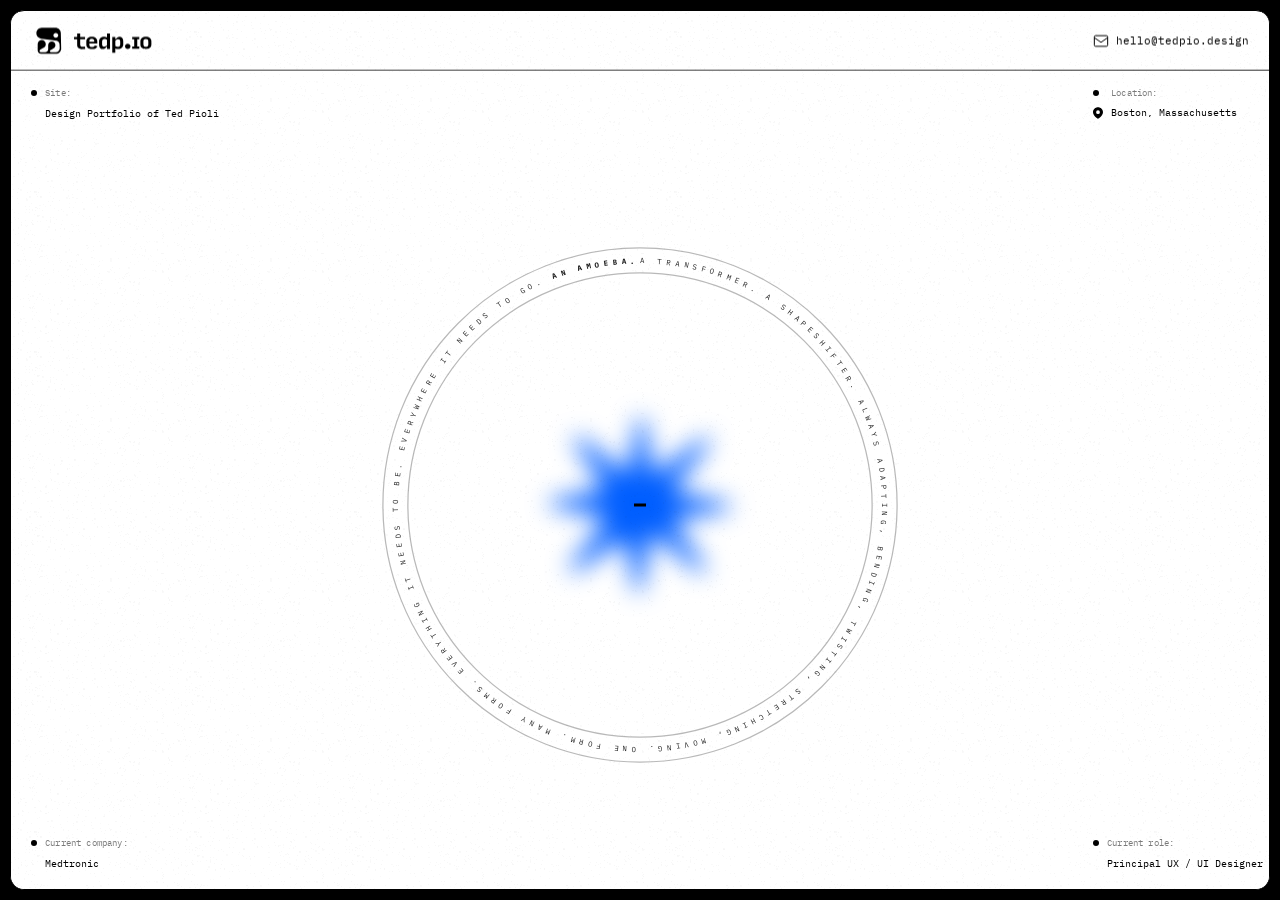
==== commit 89dec435: "Polish copyright/profile amoeba on brand blue and fix About Me cursor stacking. Hide grain/ripple ov" ====
--- a/index.html
+++ b/index.html
@@ -10,7 +10,7 @@
       href="https://fonts.googleapis.com/css2?family=IBM+Plex+Mono:wght@300;400;500;700&display=swap"
       rel="stylesheet"
     />
-    <link rel="stylesheet" href="styles.css?v=20260728filter-pill-inset-v1" />
+    <link rel="stylesheet" href="styles.css?v=20260729cursor-stack-v1" />
     <script src="theme-init.js?v=20250707cleanup-v1"></script>
   </head>
   <body class="landing-page is-bottom-banner-hidden">
@@ -247,12 +247,12 @@
 
     <script src="shared.js?v=20250728copyright-amoeba-v1"></script>
     <script src="fluid-ripple.js?v=20250707fluid-v1"></script>
-    <script src="cursor.js?v=20250707cleanup-v1"></script>
+    <script src="cursor.js?v=20260729cursor-stack-v1"></script>
     <script src="email-copy.js?v=20250707cleanup-v1"></script>
     <script src="pull-to-refresh.js?v=20250707cleanup-v1"></script>
     <script src="landing.js?v=20250728copyright-amoeba-v1"></script>
     <script src="about.js?v=20250728boldine-v1"></script>
-    <script src="copyright.js?v=20250728copyright-amoeba-dark-v2"></script>
+    <script src="copyright.js?v=20260729copyright-brand-blue-v1"></script>
     <div class="site-grain" aria-hidden="true">
       <span class="site-grain__frame"></span>
       <span class="site-grain__frame"></span>
--- a/styles.css
+++ b/styles.css
@@ -191,8 +191,10 @@
   --tooltip-radius-card: var(--content-radius);
   --tooltip-card-width: 260px;
   --tooltip-shadow: var(--app-shadow);
-  --tooltip-z-index: 100002;
+  --tooltip-z-index: 100012;
   --grain-z-index: 100001;
+  /* Above grain + open profile/copyright stages (grain + 2); keep pointer above UI */
+  --cursor-z-index: 100010;
   --fluid-ripple-z-index: 99998;
   --fluid-ripple-opacity: 0.72;
   --fluid-ripple-blend-mode: soft-light;
@@ -333,12 +335,6 @@
   [data-theme='dark'] .fluid-ripple-canvas {
     clip-path: inset(var(--window-padding) round var(--window-radius));
   }
-
-  /* Full-bleed copyright surface: grain covers the viewport, not the framed shell */
-  [data-theme='dark'] body.copyright-page .site-grain {
-    inset: 0;
-    border-radius: 0;
-  }
 }
 
 @media (prefers-reduced-motion: no-preference) {
@@ -471,6 +467,23 @@
 body.is-landing-launching .fluid-ripple-canvas {
   opacity: 0;
   transition: opacity 0.18s ease;
+}
+
+/* Copyright / profile left: kill grain + soft-light ripple over the solid black amoeba */
+body.copyright-page .site-grain,
+body.is-copyright-open .site-grain,
+body.copyright-page .fluid-ripple-canvas,
+body.is-copyright-open .fluid-ripple-canvas,
+body.profile-page .site-grain,
+body.is-profile-open .site-grain,
+body.profile-page .fluid-ripple-canvas,
+body.is-profile-open .fluid-ripple-canvas,
+.site-grain[data-copyright-hidden='true'],
+.fluid-ripple-canvas[data-copyright-hidden='true'] {
+  display: none !important;
+  opacity: 0 !important;
+  visibility: hidden !important;
+  pointer-events: none !important;
 }
 
 /* ── Type System ── */
@@ -675,18 +688,37 @@
 @media (hover: hover) and (pointer: fine) {
   html,
   body {
+    cursor: none !important;
     cursor: var(--cursor-hidden) !important;
   }
 
   html *,
   html *::before,
   html *::after {
+    cursor: none !important;
     cursor: var(--cursor-hidden) !important;
   }
 
   input,
   textarea {
+    cursor: none !important;
     cursor: var(--cursor-hidden) !important;
+  }
+
+  /* About Me / overlays: keep system cursor fully suppressed while custom dot is active */
+  body.profile-page,
+  body.profile-page *,
+  body.is-profile-open,
+  body.is-profile-open *,
+  body.about-page,
+  body.about-page *,
+  body.is-about-open,
+  body.is-about-open *,
+  body.copyright-page,
+  body.copyright-page *,
+  body.is-copyright-open,
+  body.is-copyright-open * {
+    cursor: none !important;
   }
 }
 
@@ -708,7 +740,7 @@
   border-radius: 50%;
   background: var(--brand-blue);
   pointer-events: none;
-  z-index: 99999;
+  z-index: var(--cursor-z-index);
   transform: translate3d(0, 0, 0) translate(-50%, -50%);
   will-change: transform;
   overflow: hidden;
@@ -7580,11 +7612,7 @@
 }
 
 .about-lockup--right .meta-dot {
-  background: #ffffff;
-}
-
-[data-theme='light'] .about-lockup--right .meta-dot {
-  background: #000000;
+  background: var(--text-primary);
 }
 
 .about-lockup--right .meta-value {
@@ -7965,6 +7993,8 @@
 }
 
 body.is-profile-open .profile-stage {
+  /* Sit above site-grain so soft-light mottling cannot veil the amoeba */
+  z-index: calc(var(--grain-z-index) + 2);
   pointer-events: auto;
   visibility: visible;
   background: transparent;
@@ -8036,7 +8066,7 @@
   width: calc(50% + 2px);
   --profile-slide-offset: 210%;
   --profile-slide-offset-exit: 210%;
-  background: #000000;
+  background: var(--brand-blue);
   border-radius: 0;
   box-shadow: 8px 0 28px rgba(0, 0, 0, 0.28);
   overflow: hidden;
@@ -8127,7 +8157,7 @@
 }
 
 .profile-lockup--right .meta-dot {
-  background: #ffffff;
+  background: var(--text-primary);
 }
 
 .profile-lockup--right .meta-value {
@@ -8135,13 +8165,93 @@
   white-space: nowrap;
 }
 
+.profile-amoeba-bg {
+  position: absolute;
+  inset: 0;
+  z-index: 0;
+  overflow: hidden;
+  background: var(--brand-blue);
+  pointer-events: none;
+}
+
+.profile-amoeba {
+  position: absolute;
+  inset: 0;
+  display: flex;
+  align-items: center;
+  justify-content: center;
+  /* Bottom-left bias behind the portrait in the left panel */
+  transform: translate(-38%, 44%);
+  pointer-events: none;
+  user-select: none;
+  filter: none !important;
+  opacity: 1 !important;
+  mix-blend-mode: normal !important;
+  backdrop-filter: none !important;
+  -webkit-backdrop-filter: none !important;
+}
+
+.profile-amoeba-svg {
+  display: block;
+  /* +20% from prior max(139vw, 139vh) */
+  width: max(167vw, 167vh);
+  height: max(167vw, 167vh);
+  flex-shrink: 0;
+  overflow: visible;
+  shape-rendering: geometricPrecision;
+  color: #000000;
+  transform-origin: center center;
+  will-change: transform;
+  filter: none !important;
+  opacity: 1 !important;
+  mix-blend-mode: normal !important;
+}
+
+@media (prefers-reduced-motion: no-preference) {
+  .profile-amoeba-svg {
+    animation: profile-amoeba-pulse 5.6s ease-in-out infinite;
+  }
+}
+
+@keyframes profile-amoeba-pulse {
+  0%,
+  100% {
+    transform: scale(1);
+  }
+
+  50% {
+    transform: scale(1.045);
+  }
+}
+
+.profile-amoeba-path {
+  fill: #000000 !important;
+  fill-opacity: 1 !important;
+  stroke: none !important;
+  filter: none !important;
+  opacity: 1 !important;
+  mix-blend-mode: normal !important;
+}
+
+@media (prefers-reduced-motion: reduce) {
+  .profile-amoeba,
+  .profile-amoeba-svg,
+  .profile-amoeba-path {
+    filter: none !important;
+  }
+
+  .profile-amoeba-svg {
+    animation: none;
+  }
+}
+
 .profile-panel-left {
   flex: 1;
   display: flex;
   flex-direction: column;
   min-height: 0;
   background: transparent;
-  overflow: visible;
+  overflow: hidden;
   position: relative;
   z-index: 1;
 }
@@ -8160,45 +8270,8 @@
   overflow: visible;
 }
 
-.profile-burst-bg {
-  position: absolute;
-  inset: 0;
-  overflow: visible;
-  pointer-events: none;
-  z-index: 0;
-}
-
-.profile-burst-art {
-  position: absolute;
-  left: 50%;
-  top: 50%;
-  width: 400%;
-  min-width: 1680px;
-  max-width: none;
-  height: auto;
-  transform: translate(-50%, calc(-50% - 30px));
-  transform-origin: center center;
-  animation: profile-burst-spin 96s linear infinite;
-}
-
-@keyframes profile-burst-spin {
-  from {
-    transform: translate(-50%, calc(-50% - 30px)) rotate(0deg);
-  }
-
-  to {
-    transform: translate(-50%, calc(-50% - 30px)) rotate(360deg);
-  }
-}
-
-@media (prefers-reduced-motion: reduce) {
-  .profile-burst-art {
-    animation: none;
-  }
-}
-
 .profile-portrait-card {
-  width: min(81.4%, 396px);
+  width: min(97.7%, 475px);
   aspect-ratio: 4 / 5;
   border-radius: calc(var(--content-radius) + 4px);
   overflow: hidden;
@@ -8716,7 +8789,7 @@
   }
 
   .profile-portrait-card {
-    width: min(90.2%, 352px);
+    width: min(108.2%, 422px);
     transform: translateY(-30px);
   }
 }
@@ -11137,15 +11210,24 @@
   }
 }
 
-/* Mobile profile — keep large sunburst visible behind portrait */
+/* Mobile profile — amoeba fills the left/hero panel behind portrait */
 @media (max-width: 560px) {
-  .profile-burst-bg {
+  .profile-amoeba-bg {
     position: absolute !important;
     inset: 0 !important;
-    overflow: visible !important;
+    overflow: hidden !important;
     z-index: 0 !important;
-    contain: none !important;
     pointer-events: none;
+  }
+
+  .profile-amoeba {
+    /* Bottom-left bias behind the portrait in the stacked hero panel */
+    transform: translate(-38%, 44%);
+  }
+
+  .profile-amoeba-svg {
+    width: max(148vw, 148vh);
+    height: max(148vw, 148vh);
   }
 
   .profile-portrait-stack {
@@ -11156,29 +11238,6 @@
   .profile-portrait-card {
     position: relative !important;
     z-index: 2 !important;
-  }
-
-  .profile-burst-art {
-    width: 520%;
-    min-width: 2000px;
-    transform: translate(-58%, calc(-44% + 16px));
-    animation: profile-burst-spin-mobile 96s linear infinite;
-  }
-}
-
-@keyframes profile-burst-spin-mobile {
-  from {
-    transform: translate(-58%, calc(-44% + 16px)) rotate(0deg);
-  }
-
-  to {
-    transform: translate(-58%, calc(-44% + 16px)) rotate(360deg);
-  }
-}
-
-@media (max-width: 560px) and (prefers-reduced-motion: reduce) {
-  .profile-burst-art {
-    animation: none;
   }
 }
 
@@ -11189,7 +11248,7 @@
 }
 
 body.copyright-page {
-  background: var(--copyright-page-bg, color-mix(in srgb, var(--brand-blue) 28%, #000000));
+  background: var(--copyright-page-bg, var(--brand-blue));
 }
 
 body.is-copyright-open .main {
@@ -11207,6 +11266,8 @@
 }
 
 body.is-copyright-open .copyright-stage {
+  /* Sit above site-grain (z=100001) so soft-light mottling cannot veil the amoeba */
+  z-index: calc(var(--grain-z-index) + 2);
   pointer-events: auto;
   visibility: visible;
 }
@@ -11229,7 +11290,7 @@
   overflow: hidden;
   padding: 0;
   box-sizing: border-box;
-  background: var(--copyright-page-bg, color-mix(in srgb, var(--brand-blue) 28%, #000000));
+  background: var(--copyright-page-bg, var(--brand-blue));
   color: #ffffff;
 }
 
@@ -11240,8 +11301,8 @@
 .copyright-layout {
   --copyright-slide-duration: 0.56s;
   --copyright-slide-ease: cubic-bezier(0.22, 1, 0.36, 1);
-  --copyright-page-bg: color-mix(in srgb, var(--brand-blue) 28%, #000000);
-  --copyright-amoeba-fill: color-mix(in srgb, var(--brand-blue) 18%, #000000);
+  --copyright-page-bg: var(--brand-blue);
+  --copyright-amoeba-fill: #000000;
   position: relative;
   height: 100%;
   min-height: 0;
@@ -11313,7 +11374,7 @@
   inset: 0;
   z-index: 0;
   overflow: hidden;
-  background: var(--copyright-page-bg, color-mix(in srgb, var(--brand-blue) 28%, #000000));
+  background: var(--copyright-page-bg, var(--brand-blue));
   pointer-events: none;
 }
 
@@ -11323,25 +11384,58 @@
   display: flex;
   align-items: center;
   justify-content: center;
+  /* Pull the mass into the bottom-left (parent transform keeps SVG pulse intact) */
+  transform: translate(-30%, 36%);
   pointer-events: none;
   user-select: none;
-  /* Soft frosted edge; noise lives in the SVG filter on the path */
-  filter: blur(14px);
-  opacity: 1;
+  /* Solid opaque black — no blur / blend / frost remnants */
+  filter: none !important;
+  opacity: 1 !important;
+  mix-blend-mode: normal !important;
+  backdrop-filter: none !important;
+  -webkit-backdrop-filter: none !important;
 }
 
 .copyright-amoeba-svg {
   display: block;
-  width: max(190vw, 190vh);
-  height: max(190vw, 190vh);
+  width: max(209vw, 209vh);
+  height: max(209vw, 209vh);
   flex-shrink: 0;
   overflow: visible;
   shape-rendering: geometricPrecision;
-  color: var(--copyright-amoeba-fill);
+  color: #000000;
+  transform-origin: center center;
+  will-change: transform;
+  filter: none !important;
+  opacity: 1 !important;
+  mix-blend-mode: normal !important;
+}
+
+@media (prefers-reduced-motion: no-preference) {
+  .copyright-amoeba-svg {
+    /* Gentle breathe — mirrors landing blow-up feel without chaotic shake */
+    animation: copyright-amoeba-pulse 5.6s ease-in-out infinite;
+  }
+}
+
+@keyframes copyright-amoeba-pulse {
+  0%,
+  100% {
+    transform: scale(1);
+  }
+
+  50% {
+    transform: scale(1.045);
+  }
 }
 
 .copyright-amoeba-path {
-  fill: var(--copyright-amoeba-fill);
+  fill: #000000 !important;
+  fill-opacity: 1 !important;
+  stroke: none !important;
+  filter: none !important;
+  opacity: 1 !important;
+  mix-blend-mode: normal !important;
 }
 
 .copyright-close.header-shade-close {
@@ -11378,11 +11472,12 @@
 .copyright-stage-inner {
   position: relative;
   z-index: 2;
-  width: min(1120px, calc(100% - 48px));
+  width: min(960px, calc(100% - 48px));
   display: grid;
-  grid-template-columns: minmax(0, 1fr) auto minmax(0, 1fr);
+  grid-template-columns: minmax(0, 200px) auto minmax(0, 200px);
   align-items: center;
-  gap: clamp(20px, 4vw, 56px);
+  justify-content: center;
+  gap: clamp(16px, 3vw, 40px);
   padding: clamp(48px, 8vh, 96px) 0;
   box-sizing: border-box;
   color: #ffffff;
@@ -11398,7 +11493,7 @@
 .copyright-symbol {
   font-family: var(--font-display);
   font-weight: 800;
-  font-size: clamp(96px, 18vw, 240px);
+  font-size: clamp(288px, 54vw, 720px);
   line-height: 0.82;
   letter-spacing: var(--font-display-tracking);
   color: #ffffff;
@@ -11409,6 +11504,8 @@
   display: flex;
   flex-direction: column;
   gap: 12px;
+  width: 100%;
+  max-width: 200px;
   min-width: 0;
   color: #ffffff;
 }
@@ -11439,7 +11536,7 @@
 
 .copyright-panel-desc {
   color: #ffffff;
-  max-width: 28ch;
+  max-width: 18ch;
 }
 
 .copyright-panel--developer .copyright-panel-desc {
@@ -11579,19 +11676,30 @@
 
   .copyright-stage-inner {
     width: calc(100% - 32px);
-    gap: 28px;
+    gap: 24px;
+    grid-template-columns: minmax(0, 160px) auto minmax(0, 160px);
+  }
+
+  .copyright-panel {
+    max-width: 160px;
   }
 }
 
 @media (max-width: 720px) {
   .copyright-stage-inner {
-    grid-template-columns: 1fr;
+    grid-template-columns: minmax(0, 200px);
     grid-template-rows: auto auto auto;
+    justify-items: start;
     text-align: left;
   }
 
   .copyright-symbol-wrap {
     order: -1;
+    justify-self: center;
+  }
+
+  .copyright-panel {
+    max-width: 200px;
   }
 
   .copyright-panel--developer {
@@ -11606,13 +11714,19 @@
   }
 
   .copyright-symbol {
-    font-size: clamp(72px, 28vw, 140px);
+    font-size: clamp(216px, 84vw, 420px);
   }
 }
 
 @media (prefers-reduced-motion: reduce) {
-  .copyright-amoeba {
-    filter: blur(14px);
+  .copyright-amoeba,
+  .copyright-amoeba-svg,
+  .copyright-amoeba-path {
+    filter: none !important;
+  }
+
+  .copyright-amoeba-svg {
+    animation: none;
   }
 
   body.is-copyright-entering .copyright-layout,
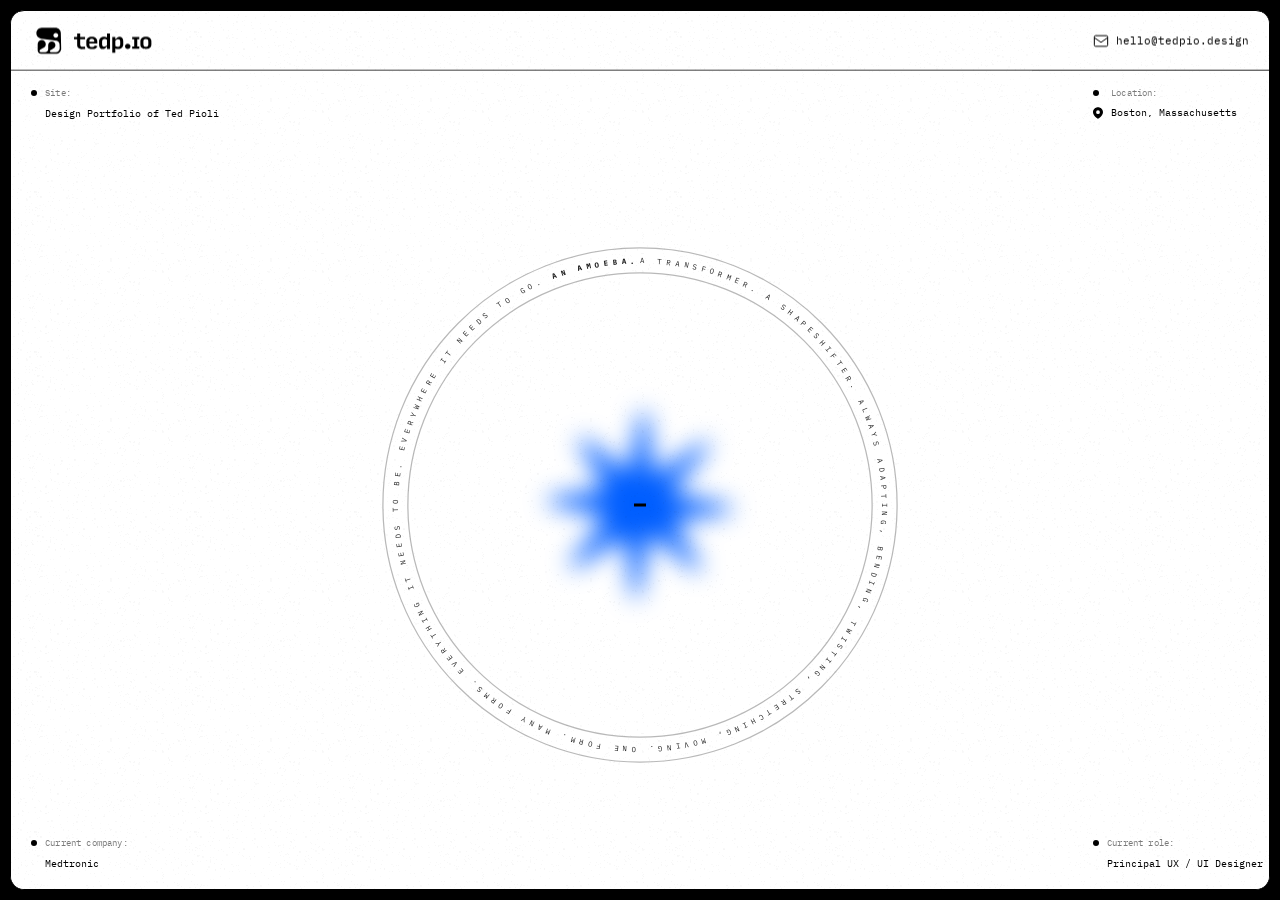
==== commit 36179ffc: "Tune sticky title sizing to the project number and lighten number weight. Co-authored-by: Cursor <cu" ====
--- a/index.html
+++ b/index.html
@@ -10,7 +10,7 @@
       href="https://fonts.googleapis.com/css2?family=IBM+Plex+Mono:wght@300;400;500;700&display=swap"
       rel="stylesheet"
     />
-    <link rel="stylesheet" href="styles.css?v=20260729cursor-stack-v1" />
+    <link rel="stylesheet" href="styles.css?v=20260729sticky-title-track-v2" />
     <script src="theme-init.js?v=20250707cleanup-v1"></script>
   </head>
   <body class="landing-page is-bottom-banner-hidden">
--- a/styles.css
+++ b/styles.css
@@ -2665,9 +2665,9 @@
   top: 8px;
   right: 8px;
   z-index: 1;
-  font-family: var(--font-sans);
+  font-family: var(--font-mono);
   font-size: 11px;
-  font-weight: 500;
+  font-weight: 300;
   font-variant-numeric: tabular-nums;
   letter-spacing: 0.06em;
   line-height: 1;
@@ -2906,8 +2906,9 @@
 }
 
 .sticky-header {
-  --sticky-title-size: 36px;
   --sticky-project-number-size: 48px;
+  /* Boldine capHeight 0.7em → glyph height near number square; -3px trims a few points */
+  --sticky-title-size: calc(var(--sticky-project-number-size) / 0.7 - 3px);
   --sticky-header-line: var(--detail-line);
   position: absolute;
   top: 0;
@@ -2955,8 +2956,8 @@
   margin: 0;
   --project-number-size: var(--sticky-project-number-size);
   box-shadow: inset 0 0 0 var(--detail-border-width) var(--sticky-header-line);
-  font-family: var(--font-sans);
-  font-weight: 500;
+  font-family: var(--font-mono);
+  font-weight: 300;
   font-variant-numeric: tabular-nums;
   letter-spacing: 0.06em;
   text-align: center;
@@ -2979,10 +2980,11 @@
   font-family: var(--font-project-detail-title);
   font-weight: var(--text-weight-bold);
   text-transform: uppercase;
-  letter-spacing: var(--font-display-tracking);
+  letter-spacing: 0.02em;
   flex: 0 1 auto;
   min-width: 0;
   height: var(--sticky-project-number-size);
+  max-height: var(--sticky-project-number-size);
   display: block;
   -webkit-box-orient: unset;
   -webkit-line-clamp: unset;
@@ -2990,9 +2992,12 @@
   white-space: nowrap;
   overflow: hidden;
   text-overflow: ellipsis;
-  line-height: var(--sticky-project-number-size);
+  line-height: 0.7;
   padding: 0;
   box-sizing: border-box;
+  text-box-trim: trim-both;
+  text-box-edge: cap alphabetic;
+  transform: translateY(0.5px);
 }
 
 .sticky-header__actions {
@@ -3094,8 +3099,8 @@
 }
 
 .project-intro .project-number {
-  font-family: var(--font-sans);
-  font-weight: 500;
+  font-family: var(--font-mono);
+  font-weight: 300;
   color: #000000;
   letter-spacing: 0.1em;
   border-color: var(--detail-line);
@@ -3130,7 +3135,7 @@
   grid-column: 1;
   grid-row: 1;
   align-self: start;
-  font-family: var(--font-family-display);
+  font-family: var(--font-mono);
   --project-number-size: var(--detail-number-size);
   box-sizing: border-box;
   width: var(--project-number-size);
@@ -3145,7 +3150,7 @@
   box-shadow: inset 0 0 0 var(--detail-border-width, 0.5px) var(--detail-line);
   background-clip: padding-box;
   font-size: calc(var(--project-number-size) * 0.48 - 1pt);
-  font-weight: var(--text-weight-regular);
+  font-weight: 300;
   color: color-mix(in srgb, var(--project-item-text-muted) 85%, transparent);
   letter-spacing: var(--text-tracking-tight);
   background-color: var(--project-number-bg);
@@ -4669,7 +4674,7 @@
   margin: 0;
   font-family: var(--font-mono);
   font-size: var(--text-size-caption);
-  font-weight: 400;
+  font-weight: 300;
   letter-spacing: 0.08em;
   color: #ffffff;
   pointer-events: none;
@@ -6194,10 +6199,6 @@
     max-width: 100%;
   }
 
-  .sticky-header {
-    --sticky-title-size: 32px;
-  }
-
   .metadata-area--full {
     flex-direction: column;
     gap: var(--detail-stack-gap);
@@ -6704,7 +6705,6 @@
   }
 
   .sticky-header {
-    --sticky-title-size: 26px;
     --sticky-header-line: var(--border);
     height: var(--sticky-header-fixed-height);
     min-height: var(--sticky-header-fixed-height);
